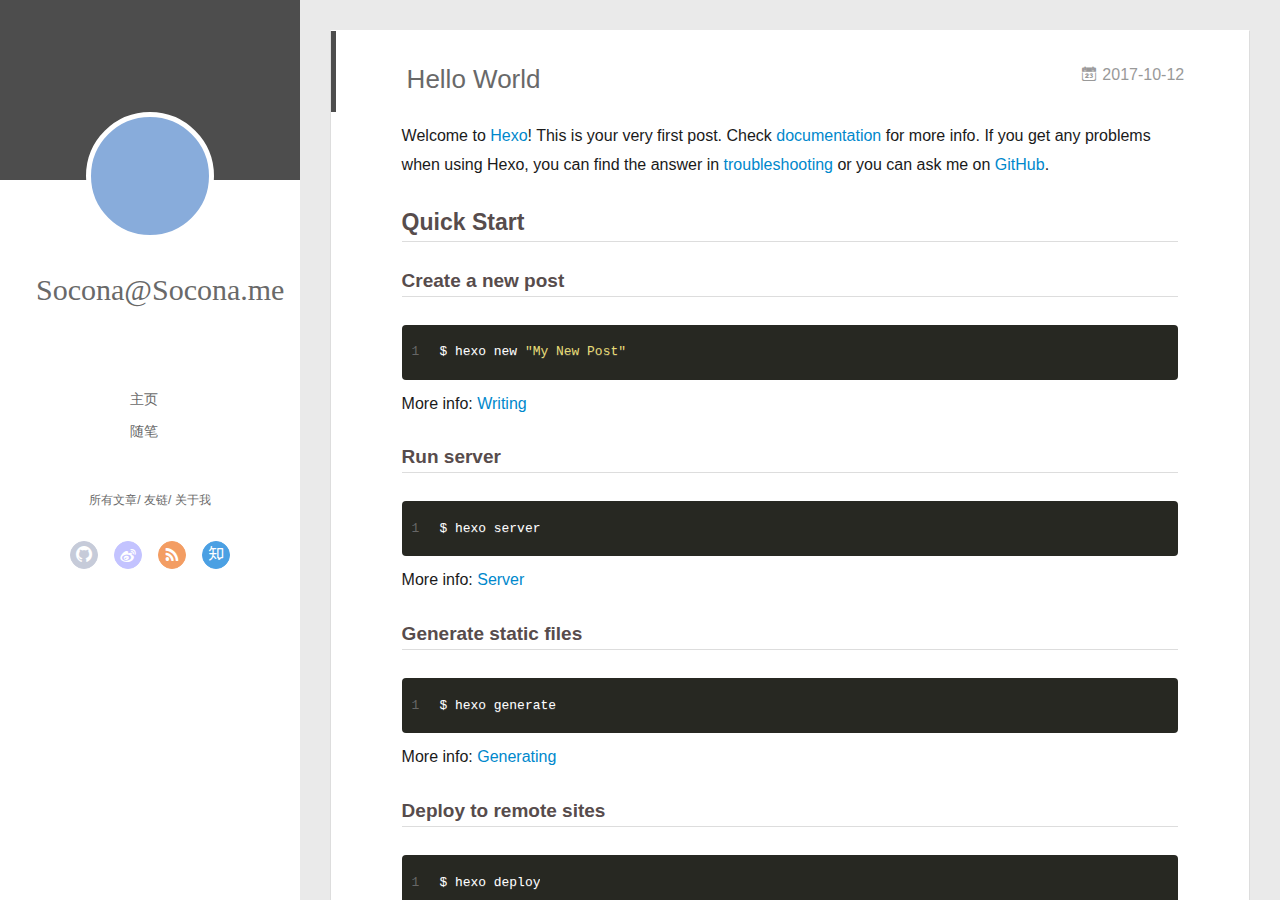
==== index.html @ 5a996a99 "Site updated: 2017-10-12 07:05:13" ====
<!DOCTYPE html>
<html>
<head>
  <meta charset="utf-8">
  
  <meta name="renderer" content="webkit">
  <meta http-equiv="X-UA-Compatible" content="IE=edge" >
  <link rel="dns-prefetch" href="http://socona.me">
  <title>Socona Blog</title>
  <meta name="viewport" content="width=device-width, initial-scale=1, maximum-scale=1">
  <meta property="og:type" content="website">
<meta property="og:title" content="Socona Blog">
<meta property="og:url" content="http://socona.me/index.html">
<meta property="og:site_name" content="Socona Blog">
<meta name="twitter:card" content="summary">
<meta name="twitter:title" content="Socona Blog">
  
    <link rel="alternative" href="/atom.xml" title="Socona Blog" type="application/atom+xml">
  
  
    <link rel="icon" href="/favicon.png">
  
  <link rel="stylesheet" type="text/css" href="/./main.507b3a.css">
  <style type="text/css">
  
    #container.show {
      background: linear-gradient(200deg,#a0cfe4,#e8c37e);
    }
  </style>
  

  

</head>

<body>
  <div id="container" q-class="show:isCtnShow">
    <canvas id="anm-canvas" class="anm-canvas"></canvas>
    <div class="left-col" q-class="show:isShow">
      
<div class="overlay" style="background: #4d4d4d"></div>
<div class="intrude-less">
	<header id="header" class="inner">
		<a href="" class="profilepic">
			<img src="" class="js-avatar">
		</a>
		<hgroup>
		  <h1 class="header-author"><a href="">Socona@Socona.me</a></h1>
		</hgroup>
		

		<nav class="header-menu">
			<ul>
			
				<li><a href="/">主页</a></li>
	        
				<li><a href="/tags/随笔/">随笔</a></li>
	        
			</ul>
		</nav>
		<nav class="header-smart-menu">
    		
    			
    			<a q-on="click: openSlider(e, 'innerArchive')" href="javascript:void(0)">所有文章</a>
    			
            
    			
    			<a q-on="click: openSlider(e, 'friends')" href="javascript:void(0)">友链</a>
    			
            
    			
    			<a q-on="click: openSlider(e, 'aboutme')" href="javascript:void(0)">关于我</a>
    			
            
		</nav>
		<nav class="header-nav">
			<div class="social">
				
					<a class="github" target="_blank" href="#" title="github"><i class="icon-github"></i></a>
		        
					<a class="weibo" target="_blank" href="#" title="weibo"><i class="icon-weibo"></i></a>
		        
					<a class="rss" target="_blank" href="#" title="rss"><i class="icon-rss"></i></a>
		        
					<a class="zhihu" target="_blank" href="#" title="zhihu"><i class="icon-zhihu"></i></a>
		        
			</div>
		</nav>
	</header>		
</div>

    </div>
    <div class="mid-col" q-class="show:isShow,hide:isShow|isFalse">
      
<nav id="mobile-nav">
  	<div class="overlay js-overlay" style="background: #4d4d4d"></div>
	<div class="btnctn js-mobile-btnctn">
  		<div class="slider-trigger list" q-on="click: openSlider(e)"><i class="icon icon-sort"></i></div>
	</div>
	<div class="intrude-less">
		<header id="header" class="inner">
			<div class="profilepic">
				<img src="" class="js-avatar">
			</div>
			<hgroup>
			  <h1 class="header-author js-header-author">Socona@Socona.me</h1>
			</hgroup>
			
			
			
				
			
				
			
			
			
			<nav class="header-nav">
				<div class="social">
					
						<a class="github" target="_blank" href="#" title="github"><i class="icon-github"></i></a>
			        
						<a class="weibo" target="_blank" href="#" title="weibo"><i class="icon-weibo"></i></a>
			        
						<a class="rss" target="_blank" href="#" title="rss"><i class="icon-rss"></i></a>
			        
						<a class="zhihu" target="_blank" href="#" title="zhihu"><i class="icon-zhihu"></i></a>
			        
				</div>
			</nav>

			<nav class="header-menu js-header-menu">
				<ul style="width: 50%">
				
				
					<li style="width: 50%"><a href="/">主页</a></li>
		        
					<li style="width: 50%"><a href="/tags/随笔/">随笔</a></li>
		        
				</ul>
			</nav>
		</header>				
	</div>
	<div class="mobile-mask" style="display:none" q-show="isShow"></div>
</nav>

      <div id="wrapper" class="body-wrap">
        <div class="menu-l">
          <div class="canvas-wrap">
            <canvas data-colors="#eaeaea" data-sectionHeight="100" data-contentId="js-content" id="myCanvas1" class="anm-canvas"></canvas>
          </div>
          <div id="js-content" class="content-ll">
            
  
    <article id="post-hello-world" class="article article-type-post  article-index" itemscope itemprop="blogPost">
  <div class="article-inner">
    
      <header class="article-header">
        
  
    <h1 itemprop="name">
      <a class="article-title" href="/2017/10/12/hello-world/">Hello World</a>
    </h1>
  

        
        <a href="/2017/10/12/hello-world/" class="archive-article-date">
  	<time datetime="2017-10-12T06:08:10.148Z" itemprop="datePublished"><i class="icon-calendar icon"></i>2017-10-12</time>
</a>
        
      </header>
    
    <div class="article-entry" itemprop="articleBody">
      
        <p>Welcome to <a href="https://hexo.io/" target="_blank" rel="external">Hexo</a>! This is your very first post. Check <a href="https://hexo.io/docs/" target="_blank" rel="external">documentation</a> for more info. If you get any problems when using Hexo, you can find the answer in <a href="https://hexo.io/docs/troubleshooting.html" target="_blank" rel="external">troubleshooting</a> or you can ask me on <a href="https://github.com/hexojs/hexo/issues" target="_blank" rel="external">GitHub</a>.</p>
<h2 id="Quick-Start"><a href="#Quick-Start" class="headerlink" title="Quick Start"></a>Quick Start</h2><h3 id="Create-a-new-post"><a href="#Create-a-new-post" class="headerlink" title="Create a new post"></a>Create a new post</h3><figure class="highlight bash"><table><tr><td class="gutter"><pre><div class="line">1</div></pre></td><td class="code"><pre><div class="line">$ hexo new <span class="string">"My New Post"</span></div></pre></td></tr></table></figure>
<p>More info: <a href="https://hexo.io/docs/writing.html" target="_blank" rel="external">Writing</a></p>
<h3 id="Run-server"><a href="#Run-server" class="headerlink" title="Run server"></a>Run server</h3><figure class="highlight bash"><table><tr><td class="gutter"><pre><div class="line">1</div></pre></td><td class="code"><pre><div class="line">$ hexo server</div></pre></td></tr></table></figure>
<p>More info: <a href="https://hexo.io/docs/server.html" target="_blank" rel="external">Server</a></p>
<h3 id="Generate-static-files"><a href="#Generate-static-files" class="headerlink" title="Generate static files"></a>Generate static files</h3><figure class="highlight bash"><table><tr><td class="gutter"><pre><div class="line">1</div></pre></td><td class="code"><pre><div class="line">$ hexo generate</div></pre></td></tr></table></figure>
<p>More info: <a href="https://hexo.io/docs/generating.html" target="_blank" rel="external">Generating</a></p>
<h3 id="Deploy-to-remote-sites"><a href="#Deploy-to-remote-sites" class="headerlink" title="Deploy to remote sites"></a>Deploy to remote sites</h3><figure class="highlight bash"><table><tr><td class="gutter"><pre><div class="line">1</div></pre></td><td class="code"><pre><div class="line">$ hexo deploy</div></pre></td></tr></table></figure>
<p>More info: <a href="https://hexo.io/docs/deployment.html" target="_blank" rel="external">Deployment</a></p>

      

      
    </div>
    <div class="article-info article-info-index">
      
      
      

      
        <p class="article-more-link">
          <a class="article-more-a" href="/2017/10/12/hello-world/">展开全文 >></a>
        </p>
      

      
      <div class="clearfix"></div>
    </div>
  </div>
</article>

<aside class="wrap-side-operation">
    <div class="mod-side-operation">
        
        <div class="jump-container" id="js-jump-container" style="display:none;">
            <a href="javascript:void(0)" class="mod-side-operation__jump-to-top">
                <i class="icon-font icon-back"></i>
            </a>
            <div id="js-jump-plan-container" class="jump-plan-container" style="top: -11px;">
                <i class="icon-font icon-plane jump-plane"></i>
            </div>
        </div>
        
        
    </div>
</aside>




  
  


          </div>
        </div>
      </div>
      <footer id="footer">
  <div class="outer">
    <div id="footer-info">
    	<div class="footer-left">
    		&copy; 2017 Socona@Socona.me
    	</div>
      	<div class="footer-right">
      		<a href="http://hexo.io/" target="_blank">Hexo</a>  Theme <a href="https://github.com/litten/hexo-theme-yilia" target="_blank">Yilia</a> by Litten
      	</div>
    </div>
  </div>
</footer>
    </div>
    <script>
	var yiliaConfig = {
		mathjax: false,
		isHome: true,
		isPost: false,
		isArchive: false,
		isTag: false,
		isCategory: false,
		open_in_new: false,
		toc_hide_index: true,
		root: "/",
		innerArchive: true,
		showTags: false
	}
</script>

<script>!function(t){function n(e){if(r[e])return r[e].exports;var i=r[e]={exports:{},id:e,loaded:!1};return t[e].call(i.exports,i,i.exports,n),i.loaded=!0,i.exports}var r={};n.m=t,n.c=r,n.p="./",n(0)}([function(t,n,r){r(195),t.exports=r(191)},function(t,n,r){var e=r(3),i=r(52),o=r(27),u=r(28),c=r(53),f="prototype",a=function(t,n,r){var s,l,h,v,p=t&a.F,d=t&a.G,y=t&a.S,g=t&a.P,b=t&a.B,m=d?e:y?e[n]||(e[n]={}):(e[n]||{})[f],x=d?i:i[n]||(i[n]={}),w=x[f]||(x[f]={});d&&(r=n);for(s in r)l=!p&&m&&void 0!==m[s],h=(l?m:r)[s],v=b&&l?c(h,e):g&&"function"==typeof h?c(Function.call,h):h,m&&u(m,s,h,t&a.U),x[s]!=h&&o(x,s,v),g&&w[s]!=h&&(w[s]=h)};e.core=i,a.F=1,a.G=2,a.S=4,a.P=8,a.B=16,a.W=32,a.U=64,a.R=128,t.exports=a},function(t,n,r){var e=r(6);t.exports=function(t){if(!e(t))throw TypeError(t+" is not an object!");return t}},function(t,n){var r=t.exports="undefined"!=typeof window&&window.Math==Math?window:"undefined"!=typeof self&&self.Math==Math?self:Function("return this")();"number"==typeof __g&&(__g=r)},function(t,n){t.exports=function(t){try{return!!t()}catch(t){return!0}}},function(t,n){var r=t.exports="undefined"!=typeof window&&window.Math==Math?window:"undefined"!=typeof self&&self.Math==Math?self:Function("return this")();"number"==typeof __g&&(__g=r)},function(t,n){t.exports=function(t){return"object"==typeof t?null!==t:"function"==typeof t}},function(t,n,r){var e=r(126)("wks"),i=r(76),o=r(3).Symbol,u="function"==typeof o;(t.exports=function(t){return e[t]||(e[t]=u&&o[t]||(u?o:i)("Symbol."+t))}).store=e},function(t,n){var r={}.hasOwnProperty;t.exports=function(t,n){return r.call(t,n)}},function(t,n,r){var e=r(94),i=r(33);t.exports=function(t){return e(i(t))}},function(t,n,r){t.exports=!r(4)(function(){return 7!=Object.defineProperty({},"a",{get:function(){return 7}}).a})},function(t,n,r){var e=r(2),i=r(167),o=r(50),u=Object.defineProperty;n.f=r(10)?Object.defineProperty:function(t,n,r){if(e(t),n=o(n,!0),e(r),i)try{return u(t,n,r)}catch(t){}if("get"in r||"set"in r)throw TypeError("Accessors not supported!");return"value"in r&&(t[n]=r.value),t}},function(t,n,r){t.exports=!r(18)(function(){return 7!=Object.defineProperty({},"a",{get:function(){return 7}}).a})},function(t,n,r){var e=r(14),i=r(22);t.exports=r(12)?function(t,n,r){return e.f(t,n,i(1,r))}:function(t,n,r){return t[n]=r,t}},function(t,n,r){var e=r(20),i=r(58),o=r(42),u=Object.defineProperty;n.f=r(12)?Object.defineProperty:function(t,n,r){if(e(t),n=o(n,!0),e(r),i)try{return u(t,n,r)}catch(t){}if("get"in r||"set"in r)throw TypeError("Accessors not supported!");return"value"in r&&(t[n]=r.value),t}},function(t,n,r){var e=r(40)("wks"),i=r(23),o=r(5).Symbol,u="function"==typeof o;(t.exports=function(t){return e[t]||(e[t]=u&&o[t]||(u?o:i)("Symbol."+t))}).store=e},function(t,n,r){var e=r(67),i=Math.min;t.exports=function(t){return t>0?i(e(t),9007199254740991):0}},function(t,n,r){var e=r(46);t.exports=function(t){return Object(e(t))}},function(t,n){t.exports=function(t){try{return!!t()}catch(t){return!0}}},function(t,n,r){var e=r(63),i=r(34);t.exports=Object.keys||function(t){return e(t,i)}},function(t,n,r){var e=r(21);t.exports=function(t){if(!e(t))throw TypeError(t+" is not an object!");return t}},function(t,n){t.exports=function(t){return"object"==typeof t?null!==t:"function"==typeof t}},function(t,n){t.exports=function(t,n){return{enumerable:!(1&t),configurable:!(2&t),writable:!(4&t),value:n}}},function(t,n){var r=0,e=Math.random();t.exports=function(t){return"Symbol(".concat(void 0===t?"":t,")_",(++r+e).toString(36))}},function(t,n){var r={}.hasOwnProperty;t.exports=function(t,n){return r.call(t,n)}},function(t,n){var r=t.exports={version:"2.4.0"};"number"==typeof __e&&(__e=r)},function(t,n){t.exports=function(t){if("function"!=typeof t)throw TypeError(t+" is not a function!");return t}},function(t,n,r){var e=r(11),i=r(66);t.exports=r(10)?function(t,n,r){return e.f(t,n,i(1,r))}:function(t,n,r){return t[n]=r,t}},function(t,n,r){var e=r(3),i=r(27),o=r(24),u=r(76)("src"),c="toString",f=Function[c],a=(""+f).split(c);r(52).inspectSource=function(t){return f.call(t)},(t.exports=function(t,n,r,c){var f="function"==typeof r;f&&(o(r,"name")||i(r,"name",n)),t[n]!==r&&(f&&(o(r,u)||i(r,u,t[n]?""+t[n]:a.join(String(n)))),t===e?t[n]=r:c?t[n]?t[n]=r:i(t,n,r):(delete t[n],i(t,n,r)))})(Function.prototype,c,function(){return"function"==typeof this&&this[u]||f.call(this)})},function(t,n,r){var e=r(1),i=r(4),o=r(46),u=function(t,n,r,e){var i=String(o(t)),u="<"+n;return""!==r&&(u+=" "+r+'="'+String(e).replace(/"/g,"&quot;")+'"'),u+">"+i+"</"+n+">"};t.exports=function(t,n){var r={};r[t]=n(u),e(e.P+e.F*i(function(){var n=""[t]('"');return n!==n.toLowerCase()||n.split('"').length>3}),"String",r)}},function(t,n,r){var e=r(115),i=r(46);t.exports=function(t){return e(i(t))}},function(t,n,r){var e=r(116),i=r(66),o=r(30),u=r(50),c=r(24),f=r(167),a=Object.getOwnPropertyDescriptor;n.f=r(10)?a:function(t,n){if(t=o(t),n=u(n,!0),f)try{return a(t,n)}catch(t){}if(c(t,n))return i(!e.f.call(t,n),t[n])}},function(t,n,r){var e=r(24),i=r(17),o=r(145)("IE_PROTO"),u=Object.prototype;t.exports=Object.getPrototypeOf||function(t){return t=i(t),e(t,o)?t[o]:"function"==typeof t.constructor&&t instanceof t.constructor?t.constructor.prototype:t instanceof Object?u:null}},function(t,n){t.exports=function(t){if(void 0==t)throw TypeError("Can't call method on  "+t);return t}},function(t,n){t.exports="constructor,hasOwnProperty,isPrototypeOf,propertyIsEnumerable,toLocaleString,toString,valueOf".split(",")},function(t,n){t.exports={}},function(t,n){t.exports=!0},function(t,n){n.f={}.propertyIsEnumerable},function(t,n,r){var e=r(14).f,i=r(8),o=r(15)("toStringTag");t.exports=function(t,n,r){t&&!i(t=r?t:t.prototype,o)&&e(t,o,{configurable:!0,value:n})}},function(t,n,r){var e=r(40)("keys"),i=r(23);t.exports=function(t){return e[t]||(e[t]=i(t))}},function(t,n,r){var e=r(5),i="__core-js_shared__",o=e[i]||(e[i]={});t.exports=function(t){return o[t]||(o[t]={})}},function(t,n){var r=Math.ceil,e=Math.floor;t.exports=function(t){return isNaN(t=+t)?0:(t>0?e:r)(t)}},function(t,n,r){var e=r(21);t.exports=function(t,n){if(!e(t))return t;var r,i;if(n&&"function"==typeof(r=t.toString)&&!e(i=r.call(t)))return i;if("function"==typeof(r=t.valueOf)&&!e(i=r.call(t)))return i;if(!n&&"function"==typeof(r=t.toString)&&!e(i=r.call(t)))return i;throw TypeError("Can't convert object to primitive value")}},function(t,n,r){var e=r(5),i=r(25),o=r(36),u=r(44),c=r(14).f;t.exports=function(t){var n=i.Symbol||(i.Symbol=o?{}:e.Symbol||{});"_"==t.charAt(0)||t in n||c(n,t,{value:u.f(t)})}},function(t,n,r){n.f=r(15)},function(t,n){var r={}.toString;t.exports=function(t){return r.call(t).slice(8,-1)}},function(t,n){t.exports=function(t){if(void 0==t)throw TypeError("Can't call method on  "+t);return t}},function(t,n,r){var e=r(4);t.exports=function(t,n){return!!t&&e(function(){n?t.call(null,function(){},1):t.call(null)})}},function(t,n,r){var e=r(53),i=r(115),o=r(17),u=r(16),c=r(203);t.exports=function(t,n){var r=1==t,f=2==t,a=3==t,s=4==t,l=6==t,h=5==t||l,v=n||c;return function(n,c,p){for(var d,y,g=o(n),b=i(g),m=e(c,p,3),x=u(b.length),w=0,S=r?v(n,x):f?v(n,0):void 0;x>w;w++)if((h||w in b)&&(d=b[w],y=m(d,w,g),t))if(r)S[w]=y;else if(y)switch(t){case 3:return!0;case 5:return d;case 6:return w;case 2:S.push(d)}else if(s)return!1;return l?-1:a||s?s:S}}},function(t,n,r){var e=r(1),i=r(52),o=r(4);t.exports=function(t,n){var r=(i.Object||{})[t]||Object[t],u={};u[t]=n(r),e(e.S+e.F*o(function(){r(1)}),"Object",u)}},function(t,n,r){var e=r(6);t.exports=function(t,n){if(!e(t))return t;var r,i;if(n&&"function"==typeof(r=t.toString)&&!e(i=r.call(t)))return i;if("function"==typeof(r=t.valueOf)&&!e(i=r.call(t)))return i;if(!n&&"function"==typeof(r=t.toString)&&!e(i=r.call(t)))return i;throw TypeError("Can't convert object to primitive value")}},function(t,n,r){var e=r(5),i=r(25),o=r(91),u=r(13),c="prototype",f=function(t,n,r){var a,s,l,h=t&f.F,v=t&f.G,p=t&f.S,d=t&f.P,y=t&f.B,g=t&f.W,b=v?i:i[n]||(i[n]={}),m=b[c],x=v?e:p?e[n]:(e[n]||{})[c];v&&(r=n);for(a in r)(s=!h&&x&&void 0!==x[a])&&a in b||(l=s?x[a]:r[a],b[a]=v&&"function"!=typeof x[a]?r[a]:y&&s?o(l,e):g&&x[a]==l?function(t){var n=function(n,r,e){if(this instanceof t){switch(arguments.length){case 0:return new t;case 1:return new t(n);case 2:return new t(n,r)}return new t(n,r,e)}return t.apply(this,arguments)};return n[c]=t[c],n}(l):d&&"function"==typeof l?o(Function.call,l):l,d&&((b.virtual||(b.virtual={}))[a]=l,t&f.R&&m&&!m[a]&&u(m,a,l)))};f.F=1,f.G=2,f.S=4,f.P=8,f.B=16,f.W=32,f.U=64,f.R=128,t.exports=f},function(t,n){var r=t.exports={version:"2.4.0"};"number"==typeof __e&&(__e=r)},function(t,n,r){var e=r(26);t.exports=function(t,n,r){if(e(t),void 0===n)return t;switch(r){case 1:return function(r){return t.call(n,r)};case 2:return function(r,e){return t.call(n,r,e)};case 3:return function(r,e,i){return t.call(n,r,e,i)}}return function(){return t.apply(n,arguments)}}},function(t,n,r){var e=r(183),i=r(1),o=r(126)("metadata"),u=o.store||(o.store=new(r(186))),c=function(t,n,r){var i=u.get(t);if(!i){if(!r)return;u.set(t,i=new e)}var o=i.get(n);if(!o){if(!r)return;i.set(n,o=new e)}return o},f=function(t,n,r){var e=c(n,r,!1);return void 0!==e&&e.has(t)},a=function(t,n,r){var e=c(n,r,!1);return void 0===e?void 0:e.get(t)},s=function(t,n,r,e){c(r,e,!0).set(t,n)},l=function(t,n){var r=c(t,n,!1),e=[];return r&&r.forEach(function(t,n){e.push(n)}),e},h=function(t){return void 0===t||"symbol"==typeof t?t:String(t)},v=function(t){i(i.S,"Reflect",t)};t.exports={store:u,map:c,has:f,get:a,set:s,keys:l,key:h,exp:v}},function(t,n,r){"use strict";if(r(10)){var e=r(69),i=r(3),o=r(4),u=r(1),c=r(127),f=r(152),a=r(53),s=r(68),l=r(66),h=r(27),v=r(73),p=r(67),d=r(16),y=r(75),g=r(50),b=r(24),m=r(180),x=r(114),w=r(6),S=r(17),_=r(137),O=r(70),E=r(32),P=r(71).f,j=r(154),F=r(76),M=r(7),A=r(48),N=r(117),T=r(146),I=r(155),k=r(80),L=r(123),R=r(74),C=r(130),W=r(160),D=r(11),U=r(31),G=D.f,B=U.f,V=i.RangeError,z=i.TypeError,q=i.Uint8Array,K="ArrayBuffer",Y="Shared"+K,J="BYTES_PER_ELEMENT",H="prototype",$=Array[H],X=f.ArrayBuffer,Q=f.DataView,Z=A(0),tt=A(2),nt=A(3),rt=A(4),et=A(5),it=A(6),ot=N(!0),ut=N(!1),ct=I.values,ft=I.keys,at=I.entries,st=$.lastIndexOf,lt=$.reduce,ht=$.reduceRight,vt=$.join,pt=$.sort,dt=$.slice,yt=$.toString,gt=$.toLocaleString,bt=M("iterator"),mt=M("toStringTag"),xt=F("typed_constructor"),wt=F("def_constructor"),St=c.CONSTR,_t=c.TYPED,Ot=c.VIEW,Et="Wrong length!",Pt=A(1,function(t,n){return Tt(T(t,t[wt]),n)}),jt=o(function(){return 1===new q(new Uint16Array([1]).buffer)[0]}),Ft=!!q&&!!q[H].set&&o(function(){new q(1).set({})}),Mt=function(t,n){if(void 0===t)throw z(Et);var r=+t,e=d(t);if(n&&!m(r,e))throw V(Et);return e},At=function(t,n){var r=p(t);if(r<0||r%n)throw V("Wrong offset!");return r},Nt=function(t){if(w(t)&&_t in t)return t;throw z(t+" is not a typed array!")},Tt=function(t,n){if(!(w(t)&&xt in t))throw z("It is not a typed array constructor!");return new t(n)},It=function(t,n){return kt(T(t,t[wt]),n)},kt=function(t,n){for(var r=0,e=n.length,i=Tt(t,e);e>r;)i[r]=n[r++];return i},Lt=function(t,n,r){G(t,n,{get:function(){return this._d[r]}})},Rt=function(t){var n,r,e,i,o,u,c=S(t),f=arguments.length,s=f>1?arguments[1]:void 0,l=void 0!==s,h=j(c);if(void 0!=h&&!_(h)){for(u=h.call(c),e=[],n=0;!(o=u.next()).done;n++)e.push(o.value);c=e}for(l&&f>2&&(s=a(s,arguments[2],2)),n=0,r=d(c.length),i=Tt(this,r);r>n;n++)i[n]=l?s(c[n],n):c[n];return i},Ct=function(){for(var t=0,n=arguments.length,r=Tt(this,n);n>t;)r[t]=arguments[t++];return r},Wt=!!q&&o(function(){gt.call(new q(1))}),Dt=function(){return gt.apply(Wt?dt.call(Nt(this)):Nt(this),arguments)},Ut={copyWithin:function(t,n){return W.call(Nt(this),t,n,arguments.length>2?arguments[2]:void 0)},every:function(t){return rt(Nt(this),t,arguments.length>1?arguments[1]:void 0)},fill:function(t){return C.apply(Nt(this),arguments)},filter:function(t){return It(this,tt(Nt(this),t,arguments.length>1?arguments[1]:void 0))},find:function(t){return et(Nt(this),t,arguments.length>1?arguments[1]:void 0)},findIndex:function(t){return it(Nt(this),t,arguments.length>1?arguments[1]:void 0)},forEach:function(t){Z(Nt(this),t,arguments.length>1?arguments[1]:void 0)},indexOf:function(t){return ut(Nt(this),t,arguments.length>1?arguments[1]:void 0)},includes:function(t){return ot(Nt(this),t,arguments.length>1?arguments[1]:void 0)},join:function(t){return vt.apply(Nt(this),arguments)},lastIndexOf:function(t){return st.apply(Nt(this),arguments)},map:function(t){return Pt(Nt(this),t,arguments.length>1?arguments[1]:void 0)},reduce:function(t){return lt.apply(Nt(this),arguments)},reduceRight:function(t){return ht.apply(Nt(this),arguments)},reverse:function(){for(var t,n=this,r=Nt(n).length,e=Math.floor(r/2),i=0;i<e;)t=n[i],n[i++]=n[--r],n[r]=t;return n},some:function(t){return nt(Nt(this),t,arguments.length>1?arguments[1]:void 0)},sort:function(t){return pt.call(Nt(this),t)},subarray:function(t,n){var r=Nt(this),e=r.length,i=y(t,e);return new(T(r,r[wt]))(r.buffer,r.byteOffset+i*r.BYTES_PER_ELEMENT,d((void 0===n?e:y(n,e))-i))}},Gt=function(t,n){return It(this,dt.call(Nt(this),t,n))},Bt=function(t){Nt(this);var n=At(arguments[1],1),r=this.length,e=S(t),i=d(e.length),o=0;if(i+n>r)throw V(Et);for(;o<i;)this[n+o]=e[o++]},Vt={entries:function(){return at.call(Nt(this))},keys:function(){return ft.call(Nt(this))},values:function(){return ct.call(Nt(this))}},zt=function(t,n){return w(t)&&t[_t]&&"symbol"!=typeof n&&n in t&&String(+n)==String(n)},qt=function(t,n){return zt(t,n=g(n,!0))?l(2,t[n]):B(t,n)},Kt=function(t,n,r){return!(zt(t,n=g(n,!0))&&w(r)&&b(r,"value"))||b(r,"get")||b(r,"set")||r.configurable||b(r,"writable")&&!r.writable||b(r,"enumerable")&&!r.enumerable?G(t,n,r):(t[n]=r.value,t)};St||(U.f=qt,D.f=Kt),u(u.S+u.F*!St,"Object",{getOwnPropertyDescriptor:qt,defineProperty:Kt}),o(function(){yt.call({})})&&(yt=gt=function(){return vt.call(this)});var Yt=v({},Ut);v(Yt,Vt),h(Yt,bt,Vt.values),v(Yt,{slice:Gt,set:Bt,constructor:function(){},toString:yt,toLocaleString:Dt}),Lt(Yt,"buffer","b"),Lt(Yt,"byteOffset","o"),Lt(Yt,"byteLength","l"),Lt(Yt,"length","e"),G(Yt,mt,{get:function(){return this[_t]}}),t.exports=function(t,n,r,f){f=!!f;var a=t+(f?"Clamped":"")+"Array",l="Uint8Array"!=a,v="get"+t,p="set"+t,y=i[a],g=y||{},b=y&&E(y),m=!y||!c.ABV,S={},_=y&&y[H],j=function(t,r){var e=t._d;return e.v[v](r*n+e.o,jt)},F=function(t,r,e){var i=t._d;f&&(e=(e=Math.round(e))<0?0:e>255?255:255&e),i.v[p](r*n+i.o,e,jt)},M=function(t,n){G(t,n,{get:function(){return j(this,n)},set:function(t){return F(this,n,t)},enumerable:!0})};m?(y=r(function(t,r,e,i){s(t,y,a,"_d");var o,u,c,f,l=0,v=0;if(w(r)){if(!(r instanceof X||(f=x(r))==K||f==Y))return _t in r?kt(y,r):Rt.call(y,r);o=r,v=At(e,n);var p=r.byteLength;if(void 0===i){if(p%n)throw V(Et);if((u=p-v)<0)throw V(Et)}else if((u=d(i)*n)+v>p)throw V(Et);c=u/n}else c=Mt(r,!0),u=c*n,o=new X(u);for(h(t,"_d",{b:o,o:v,l:u,e:c,v:new Q(o)});l<c;)M(t,l++)}),_=y[H]=O(Yt),h(_,"constructor",y)):L(function(t){new y(null),new y(t)},!0)||(y=r(function(t,r,e,i){s(t,y,a);var o;return w(r)?r instanceof X||(o=x(r))==K||o==Y?void 0!==i?new g(r,At(e,n),i):void 0!==e?new g(r,At(e,n)):new g(r):_t in r?kt(y,r):Rt.call(y,r):new g(Mt(r,l))}),Z(b!==Function.prototype?P(g).concat(P(b)):P(g),function(t){t in y||h(y,t,g[t])}),y[H]=_,e||(_.constructor=y));var A=_[bt],N=!!A&&("values"==A.name||void 0==A.name),T=Vt.values;h(y,xt,!0),h(_,_t,a),h(_,Ot,!0),h(_,wt,y),(f?new y(1)[mt]==a:mt in _)||G(_,mt,{get:function(){return a}}),S[a]=y,u(u.G+u.W+u.F*(y!=g),S),u(u.S,a,{BYTES_PER_ELEMENT:n,from:Rt,of:Ct}),J in _||h(_,J,n),u(u.P,a,Ut),R(a),u(u.P+u.F*Ft,a,{set:Bt}),u(u.P+u.F*!N,a,Vt),u(u.P+u.F*(_.toString!=yt),a,{toString:yt}),u(u.P+u.F*o(function(){new y(1).slice()}),a,{slice:Gt}),u(u.P+u.F*(o(function(){return[1,2].toLocaleString()!=new y([1,2]).toLocaleString()})||!o(function(){_.toLocaleString.call([1,2])})),a,{toLocaleString:Dt}),k[a]=N?A:T,e||N||h(_,bt,T)}}else t.exports=function(){}},function(t,n){var r={}.toString;t.exports=function(t){return r.call(t).slice(8,-1)}},function(t,n,r){var e=r(21),i=r(5).document,o=e(i)&&e(i.createElement);t.exports=function(t){return o?i.createElement(t):{}}},function(t,n,r){t.exports=!r(12)&&!r(18)(function(){return 7!=Object.defineProperty(r(57)("div"),"a",{get:function(){return 7}}).a})},function(t,n,r){"use strict";var e=r(36),i=r(51),o=r(64),u=r(13),c=r(8),f=r(35),a=r(96),s=r(38),l=r(103),h=r(15)("iterator"),v=!([].keys&&"next"in[].keys()),p="keys",d="values",y=function(){return this};t.exports=function(t,n,r,g,b,m,x){a(r,n,g);var w,S,_,O=function(t){if(!v&&t in F)return F[t];switch(t){case p:case d:return function(){return new r(this,t)}}return function(){return new r(this,t)}},E=n+" Iterator",P=b==d,j=!1,F=t.prototype,M=F[h]||F["@@iterator"]||b&&F[b],A=M||O(b),N=b?P?O("entries"):A:void 0,T="Array"==n?F.entries||M:M;if(T&&(_=l(T.call(new t)))!==Object.prototype&&(s(_,E,!0),e||c(_,h)||u(_,h,y)),P&&M&&M.name!==d&&(j=!0,A=function(){return M.call(this)}),e&&!x||!v&&!j&&F[h]||u(F,h,A),f[n]=A,f[E]=y,b)if(w={values:P?A:O(d),keys:m?A:O(p),entries:N},x)for(S in w)S in F||o(F,S,w[S]);else i(i.P+i.F*(v||j),n,w);return w}},function(t,n,r){var e=r(20),i=r(100),o=r(34),u=r(39)("IE_PROTO"),c=function(){},f="prototype",a=function(){var t,n=r(57)("iframe"),e=o.length;for(n.style.display="none",r(93).appendChild(n),n.src="javascript:",t=n.contentWindow.document,t.open(),t.write("<script>document.F=Object<\/script>"),t.close(),a=t.F;e--;)delete a[f][o[e]];return a()};t.exports=Object.create||function(t,n){var r;return null!==t?(c[f]=e(t),r=new c,c[f]=null,r[u]=t):r=a(),void 0===n?r:i(r,n)}},function(t,n,r){var e=r(63),i=r(34).concat("length","prototype");n.f=Object.getOwnPropertyNames||function(t){return e(t,i)}},function(t,n){n.f=Object.getOwnPropertySymbols},function(t,n,r){var e=r(8),i=r(9),o=r(90)(!1),u=r(39)("IE_PROTO");t.exports=function(t,n){var r,c=i(t),f=0,a=[];for(r in c)r!=u&&e(c,r)&&a.push(r);for(;n.length>f;)e(c,r=n[f++])&&(~o(a,r)||a.push(r));return a}},function(t,n,r){t.exports=r(13)},function(t,n,r){var e=r(76)("meta"),i=r(6),o=r(24),u=r(11).f,c=0,f=Object.isExtensible||function(){return!0},a=!r(4)(function(){return f(Object.preventExtensions({}))}),s=function(t){u(t,e,{value:{i:"O"+ ++c,w:{}}})},l=function(t,n){if(!i(t))return"symbol"==typeof t?t:("string"==typeof t?"S":"P")+t;if(!o(t,e)){if(!f(t))return"F";if(!n)return"E";s(t)}return t[e].i},h=function(t,n){if(!o(t,e)){if(!f(t))return!0;if(!n)return!1;s(t)}return t[e].w},v=function(t){return a&&p.NEED&&f(t)&&!o(t,e)&&s(t),t},p=t.exports={KEY:e,NEED:!1,fastKey:l,getWeak:h,onFreeze:v}},function(t,n){t.exports=function(t,n){return{enumerable:!(1&t),configurable:!(2&t),writable:!(4&t),value:n}}},function(t,n){var r=Math.ceil,e=Math.floor;t.exports=function(t){return isNaN(t=+t)?0:(t>0?e:r)(t)}},function(t,n){t.exports=function(t,n,r,e){if(!(t instanceof n)||void 0!==e&&e in t)throw TypeError(r+": incorrect invocation!");return t}},function(t,n){t.exports=!1},function(t,n,r){var e=r(2),i=r(173),o=r(133),u=r(145)("IE_PROTO"),c=function(){},f="prototype",a=function(){var t,n=r(132)("iframe"),e=o.length;for(n.style.display="none",r(135).appendChild(n),n.src="javascript:",t=n.contentWindow.document,t.open(),t.write("<script>document.F=Object<\/script>"),t.close(),a=t.F;e--;)delete a[f][o[e]];return a()};t.exports=Object.create||function(t,n){var r;return null!==t?(c[f]=e(t),r=new c,c[f]=null,r[u]=t):r=a(),void 0===n?r:i(r,n)}},function(t,n,r){var e=r(175),i=r(133).concat("length","prototype");n.f=Object.getOwnPropertyNames||function(t){return e(t,i)}},function(t,n,r){var e=r(175),i=r(133);t.exports=Object.keys||function(t){return e(t,i)}},function(t,n,r){var e=r(28);t.exports=function(t,n,r){for(var i in n)e(t,i,n[i],r);return t}},function(t,n,r){"use strict";var e=r(3),i=r(11),o=r(10),u=r(7)("species");t.exports=function(t){var n=e[t];o&&n&&!n[u]&&i.f(n,u,{configurable:!0,get:function(){return this}})}},function(t,n,r){var e=r(67),i=Math.max,o=Math.min;t.exports=function(t,n){return t=e(t),t<0?i(t+n,0):o(t,n)}},function(t,n){var r=0,e=Math.random();t.exports=function(t){return"Symbol(".concat(void 0===t?"":t,")_",(++r+e).toString(36))}},function(t,n,r){var e=r(33);t.exports=function(t){return Object(e(t))}},function(t,n,r){var e=r(7)("unscopables"),i=Array.prototype;void 0==i[e]&&r(27)(i,e,{}),t.exports=function(t){i[e][t]=!0}},function(t,n,r){var e=r(53),i=r(169),o=r(137),u=r(2),c=r(16),f=r(154),a={},s={},n=t.exports=function(t,n,r,l,h){var v,p,d,y,g=h?function(){return t}:f(t),b=e(r,l,n?2:1),m=0;if("function"!=typeof g)throw TypeError(t+" is not iterable!");if(o(g)){for(v=c(t.length);v>m;m++)if((y=n?b(u(p=t[m])[0],p[1]):b(t[m]))===a||y===s)return y}else for(d=g.call(t);!(p=d.next()).done;)if((y=i(d,b,p.value,n))===a||y===s)return y};n.BREAK=a,n.RETURN=s},function(t,n){t.exports={}},function(t,n,r){var e=r(11).f,i=r(24),o=r(7)("toStringTag");t.exports=function(t,n,r){t&&!i(t=r?t:t.prototype,o)&&e(t,o,{configurable:!0,value:n})}},function(t,n,r){var e=r(1),i=r(46),o=r(4),u=r(150),c="["+u+"]",f="​",a=RegExp("^"+c+c+"*"),s=RegExp(c+c+"*$"),l=function(t,n,r){var i={},c=o(function(){return!!u[t]()||f[t]()!=f}),a=i[t]=c?n(h):u[t];r&&(i[r]=a),e(e.P+e.F*c,"String",i)},h=l.trim=function(t,n){return t=String(i(t)),1&n&&(t=t.replace(a,"")),2&n&&(t=t.replace(s,"")),t};t.exports=l},function(t,n,r){t.exports={default:r(86),__esModule:!0}},function(t,n,r){t.exports={default:r(87),__esModule:!0}},function(t,n,r){"use strict";function e(t){return t&&t.__esModule?t:{default:t}}n.__esModule=!0;var i=r(84),o=e(i),u=r(83),c=e(u),f="function"==typeof c.default&&"symbol"==typeof o.default?function(t){return typeof t}:function(t){return t&&"function"==typeof c.default&&t.constructor===c.default&&t!==c.default.prototype?"symbol":typeof t};n.default="function"==typeof c.default&&"symbol"===f(o.default)?function(t){return void 0===t?"undefined":f(t)}:function(t){return t&&"function"==typeof c.default&&t.constructor===c.default&&t!==c.default.prototype?"symbol":void 0===t?"undefined":f(t)}},function(t,n,r){r(110),r(108),r(111),r(112),t.exports=r(25).Symbol},function(t,n,r){r(109),r(113),t.exports=r(44).f("iterator")},function(t,n){t.exports=function(t){if("function"!=typeof t)throw TypeError(t+" is not a function!");return t}},function(t,n){t.exports=function(){}},function(t,n,r){var e=r(9),i=r(106),o=r(105);t.exports=function(t){return function(n,r,u){var c,f=e(n),a=i(f.length),s=o(u,a);if(t&&r!=r){for(;a>s;)if((c=f[s++])!=c)return!0}else for(;a>s;s++)if((t||s in f)&&f[s]===r)return t||s||0;return!t&&-1}}},function(t,n,r){var e=r(88);t.exports=function(t,n,r){if(e(t),void 0===n)return t;switch(r){case 1:return function(r){return t.call(n,r)};case 2:return function(r,e){return t.call(n,r,e)};case 3:return function(r,e,i){return t.call(n,r,e,i)}}return function(){return t.apply(n,arguments)}}},function(t,n,r){var e=r(19),i=r(62),o=r(37);t.exports=function(t){var n=e(t),r=i.f;if(r)for(var u,c=r(t),f=o.f,a=0;c.length>a;)f.call(t,u=c[a++])&&n.push(u);return n}},function(t,n,r){t.exports=r(5).document&&document.documentElement},function(t,n,r){var e=r(56);t.exports=Object("z").propertyIsEnumerable(0)?Object:function(t){return"String"==e(t)?t.split(""):Object(t)}},function(t,n,r){var e=r(56);t.exports=Array.isArray||function(t){return"Array"==e(t)}},function(t,n,r){"use strict";var e=r(60),i=r(22),o=r(38),u={};r(13)(u,r(15)("iterator"),function(){return this}),t.exports=function(t,n,r){t.prototype=e(u,{next:i(1,r)}),o(t,n+" Iterator")}},function(t,n){t.exports=function(t,n){return{value:n,done:!!t}}},function(t,n,r){var e=r(19),i=r(9);t.exports=function(t,n){for(var r,o=i(t),u=e(o),c=u.length,f=0;c>f;)if(o[r=u[f++]]===n)return r}},function(t,n,r){var e=r(23)("meta"),i=r(21),o=r(8),u=r(14).f,c=0,f=Object.isExtensible||function(){return!0},a=!r(18)(function(){return f(Object.preventExtensions({}))}),s=function(t){u(t,e,{value:{i:"O"+ ++c,w:{}}})},l=function(t,n){if(!i(t))return"symbol"==typeof t?t:("string"==typeof t?"S":"P")+t;if(!o(t,e)){if(!f(t))return"F";if(!n)return"E";s(t)}return t[e].i},h=function(t,n){if(!o(t,e)){if(!f(t))return!0;if(!n)return!1;s(t)}return t[e].w},v=function(t){return a&&p.NEED&&f(t)&&!o(t,e)&&s(t),t},p=t.exports={KEY:e,NEED:!1,fastKey:l,getWeak:h,onFreeze:v}},function(t,n,r){var e=r(14),i=r(20),o=r(19);t.exports=r(12)?Object.defineProperties:function(t,n){i(t);for(var r,u=o(n),c=u.length,f=0;c>f;)e.f(t,r=u[f++],n[r]);return t}},function(t,n,r){var e=r(37),i=r(22),o=r(9),u=r(42),c=r(8),f=r(58),a=Object.getOwnPropertyDescriptor;n.f=r(12)?a:function(t,n){if(t=o(t),n=u(n,!0),f)try{return a(t,n)}catch(t){}if(c(t,n))return i(!e.f.call(t,n),t[n])}},function(t,n,r){var e=r(9),i=r(61).f,o={}.toString,u="object"==typeof window&&window&&Object.getOwnPropertyNames?Object.getOwnPropertyNames(window):[],c=function(t){try{return i(t)}catch(t){return u.slice()}};t.exports.f=function(t){return u&&"[object Window]"==o.call(t)?c(t):i(e(t))}},function(t,n,r){var e=r(8),i=r(77),o=r(39)("IE_PROTO"),u=Object.prototype;t.exports=Object.getPrototypeOf||function(t){return t=i(t),e(t,o)?t[o]:"function"==typeof t.constructor&&t instanceof t.constructor?t.constructor.prototype:t instanceof Object?u:null}},function(t,n,r){var e=r(41),i=r(33);t.exports=function(t){return function(n,r){var o,u,c=String(i(n)),f=e(r),a=c.length;return f<0||f>=a?t?"":void 0:(o=c.charCodeAt(f),o<55296||o>56319||f+1===a||(u=c.charCodeAt(f+1))<56320||u>57343?t?c.charAt(f):o:t?c.slice(f,f+2):u-56320+(o-55296<<10)+65536)}}},function(t,n,r){var e=r(41),i=Math.max,o=Math.min;t.exports=function(t,n){return t=e(t),t<0?i(t+n,0):o(t,n)}},function(t,n,r){var e=r(41),i=Math.min;t.exports=function(t){return t>0?i(e(t),9007199254740991):0}},function(t,n,r){"use strict";var e=r(89),i=r(97),o=r(35),u=r(9);t.exports=r(59)(Array,"Array",function(t,n){this._t=u(t),this._i=0,this._k=n},function(){var t=this._t,n=this._k,r=this._i++;return!t||r>=t.length?(this._t=void 0,i(1)):"keys"==n?i(0,r):"values"==n?i(0,t[r]):i(0,[r,t[r]])},"values"),o.Arguments=o.Array,e("keys"),e("values"),e("entries")},function(t,n){},function(t,n,r){"use strict";var e=r(104)(!0);r(59)(String,"String",function(t){this._t=String(t),this._i=0},function(){var t,n=this._t,r=this._i;return r>=n.length?{value:void 0,done:!0}:(t=e(n,r),this._i+=t.length,{value:t,done:!1})})},function(t,n,r){"use strict";var e=r(5),i=r(8),o=r(12),u=r(51),c=r(64),f=r(99).KEY,a=r(18),s=r(40),l=r(38),h=r(23),v=r(15),p=r(44),d=r(43),y=r(98),g=r(92),b=r(95),m=r(20),x=r(9),w=r(42),S=r(22),_=r(60),O=r(102),E=r(101),P=r(14),j=r(19),F=E.f,M=P.f,A=O.f,N=e.Symbol,T=e.JSON,I=T&&T.stringify,k="prototype",L=v("_hidden"),R=v("toPrimitive"),C={}.propertyIsEnumerable,W=s("symbol-registry"),D=s("symbols"),U=s("op-symbols"),G=Object[k],B="function"==typeof N,V=e.QObject,z=!V||!V[k]||!V[k].findChild,q=o&&a(function(){return 7!=_(M({},"a",{get:function(){return M(this,"a",{value:7}).a}})).a})?function(t,n,r){var e=F(G,n);e&&delete G[n],M(t,n,r),e&&t!==G&&M(G,n,e)}:M,K=function(t){var n=D[t]=_(N[k]);return n._k=t,n},Y=B&&"symbol"==typeof N.iterator?function(t){return"symbol"==typeof t}:function(t){return t instanceof N},J=function(t,n,r){return t===G&&J(U,n,r),m(t),n=w(n,!0),m(r),i(D,n)?(r.enumerable?(i(t,L)&&t[L][n]&&(t[L][n]=!1),r=_(r,{enumerable:S(0,!1)})):(i(t,L)||M(t,L,S(1,{})),t[L][n]=!0),q(t,n,r)):M(t,n,r)},H=function(t,n){m(t);for(var r,e=g(n=x(n)),i=0,o=e.length;o>i;)J(t,r=e[i++],n[r]);return t},$=function(t,n){return void 0===n?_(t):H(_(t),n)},X=function(t){var n=C.call(this,t=w(t,!0));return!(this===G&&i(D,t)&&!i(U,t))&&(!(n||!i(this,t)||!i(D,t)||i(this,L)&&this[L][t])||n)},Q=function(t,n){if(t=x(t),n=w(n,!0),t!==G||!i(D,n)||i(U,n)){var r=F(t,n);return!r||!i(D,n)||i(t,L)&&t[L][n]||(r.enumerable=!0),r}},Z=function(t){for(var n,r=A(x(t)),e=[],o=0;r.length>o;)i(D,n=r[o++])||n==L||n==f||e.push(n);return e},tt=function(t){for(var n,r=t===G,e=A(r?U:x(t)),o=[],u=0;e.length>u;)!i(D,n=e[u++])||r&&!i(G,n)||o.push(D[n]);return o};B||(N=function(){if(this instanceof N)throw TypeError("Symbol is not a constructor!");var t=h(arguments.length>0?arguments[0]:void 0),n=function(r){this===G&&n.call(U,r),i(this,L)&&i(this[L],t)&&(this[L][t]=!1),q(this,t,S(1,r))};return o&&z&&q(G,t,{configurable:!0,set:n}),K(t)},c(N[k],"toString",function(){return this._k}),E.f=Q,P.f=J,r(61).f=O.f=Z,r(37).f=X,r(62).f=tt,o&&!r(36)&&c(G,"propertyIsEnumerable",X,!0),p.f=function(t){return K(v(t))}),u(u.G+u.W+u.F*!B,{Symbol:N});for(var nt="hasInstance,isConcatSpreadable,iterator,match,replace,search,species,split,toPrimitive,toStringTag,unscopables".split(","),rt=0;nt.length>rt;)v(nt[rt++]);for(var nt=j(v.store),rt=0;nt.length>rt;)d(nt[rt++]);u(u.S+u.F*!B,"Symbol",{for:function(t){return i(W,t+="")?W[t]:W[t]=N(t)},keyFor:function(t){if(Y(t))return y(W,t);throw TypeError(t+" is not a symbol!")},useSetter:function(){z=!0},useSimple:function(){z=!1}}),u(u.S+u.F*!B,"Object",{create:$,defineProperty:J,defineProperties:H,getOwnPropertyDescriptor:Q,getOwnPropertyNames:Z,getOwnPropertySymbols:tt}),T&&u(u.S+u.F*(!B||a(function(){var t=N();return"[null]"!=I([t])||"{}"!=I({a:t})||"{}"!=I(Object(t))})),"JSON",{stringify:function(t){if(void 0!==t&&!Y(t)){for(var n,r,e=[t],i=1;arguments.length>i;)e.push(arguments[i++]);return n=e[1],"function"==typeof n&&(r=n),!r&&b(n)||(n=function(t,n){if(r&&(n=r.call(this,t,n)),!Y(n))return n}),e[1]=n,I.apply(T,e)}}}),N[k][R]||r(13)(N[k],R,N[k].valueOf),l(N,"Symbol"),l(Math,"Math",!0),l(e.JSON,"JSON",!0)},function(t,n,r){r(43)("asyncIterator")},function(t,n,r){r(43)("observable")},function(t,n,r){r(107);for(var e=r(5),i=r(13),o=r(35),u=r(15)("toStringTag"),c=["NodeList","DOMTokenList","MediaList","StyleSheetList","CSSRuleList"],f=0;f<5;f++){var a=c[f],s=e[a],l=s&&s.prototype;l&&!l[u]&&i(l,u,a),o[a]=o.Array}},function(t,n,r){var e=r(45),i=r(7)("toStringTag"),o="Arguments"==e(function(){return arguments}()),u=function(t,n){try{return t[n]}catch(t){}};t.exports=function(t){var n,r,c;return void 0===t?"Undefined":null===t?"Null":"string"==typeof(r=u(n=Object(t),i))?r:o?e(n):"Object"==(c=e(n))&&"function"==typeof n.callee?"Arguments":c}},function(t,n,r){var e=r(45);t.exports=Object("z").propertyIsEnumerable(0)?Object:function(t){return"String"==e(t)?t.split(""):Object(t)}},function(t,n){n.f={}.propertyIsEnumerable},function(t,n,r){var e=r(30),i=r(16),o=r(75);t.exports=function(t){return function(n,r,u){var c,f=e(n),a=i(f.length),s=o(u,a);if(t&&r!=r){for(;a>s;)if((c=f[s++])!=c)return!0}else for(;a>s;s++)if((t||s in f)&&f[s]===r)return t||s||0;return!t&&-1}}},function(t,n,r){"use strict";var e=r(3),i=r(1),o=r(28),u=r(73),c=r(65),f=r(79),a=r(68),s=r(6),l=r(4),h=r(123),v=r(81),p=r(136);t.exports=function(t,n,r,d,y,g){var b=e[t],m=b,x=y?"set":"add",w=m&&m.prototype,S={},_=function(t){var n=w[t];o(w,t,"delete"==t?function(t){return!(g&&!s(t))&&n.call(this,0===t?0:t)}:"has"==t?function(t){return!(g&&!s(t))&&n.call(this,0===t?0:t)}:"get"==t?function(t){return g&&!s(t)?void 0:n.call(this,0===t?0:t)}:"add"==t?function(t){return n.call(this,0===t?0:t),this}:function(t,r){return n.call(this,0===t?0:t,r),this})};if("function"==typeof m&&(g||w.forEach&&!l(function(){(new m).entries().next()}))){var O=new m,E=O[x](g?{}:-0,1)!=O,P=l(function(){O.has(1)}),j=h(function(t){new m(t)}),F=!g&&l(function(){for(var t=new m,n=5;n--;)t[x](n,n);return!t.has(-0)});j||(m=n(function(n,r){a(n,m,t);var e=p(new b,n,m);return void 0!=r&&f(r,y,e[x],e),e}),m.prototype=w,w.constructor=m),(P||F)&&(_("delete"),_("has"),y&&_("get")),(F||E)&&_(x),g&&w.clear&&delete w.clear}else m=d.getConstructor(n,t,y,x),u(m.prototype,r),c.NEED=!0;return v(m,t),S[t]=m,i(i.G+i.W+i.F*(m!=b),S),g||d.setStrong(m,t,y),m}},function(t,n,r){"use strict";var e=r(27),i=r(28),o=r(4),u=r(46),c=r(7);t.exports=function(t,n,r){var f=c(t),a=r(u,f,""[t]),s=a[0],l=a[1];o(function(){var n={};return n[f]=function(){return 7},7!=""[t](n)})&&(i(String.prototype,t,s),e(RegExp.prototype,f,2==n?function(t,n){return l.call(t,this,n)}:function(t){return l.call(t,this)}))}
},function(t,n,r){"use strict";var e=r(2);t.exports=function(){var t=e(this),n="";return t.global&&(n+="g"),t.ignoreCase&&(n+="i"),t.multiline&&(n+="m"),t.unicode&&(n+="u"),t.sticky&&(n+="y"),n}},function(t,n){t.exports=function(t,n,r){var e=void 0===r;switch(n.length){case 0:return e?t():t.call(r);case 1:return e?t(n[0]):t.call(r,n[0]);case 2:return e?t(n[0],n[1]):t.call(r,n[0],n[1]);case 3:return e?t(n[0],n[1],n[2]):t.call(r,n[0],n[1],n[2]);case 4:return e?t(n[0],n[1],n[2],n[3]):t.call(r,n[0],n[1],n[2],n[3])}return t.apply(r,n)}},function(t,n,r){var e=r(6),i=r(45),o=r(7)("match");t.exports=function(t){var n;return e(t)&&(void 0!==(n=t[o])?!!n:"RegExp"==i(t))}},function(t,n,r){var e=r(7)("iterator"),i=!1;try{var o=[7][e]();o.return=function(){i=!0},Array.from(o,function(){throw 2})}catch(t){}t.exports=function(t,n){if(!n&&!i)return!1;var r=!1;try{var o=[7],u=o[e]();u.next=function(){return{done:r=!0}},o[e]=function(){return u},t(o)}catch(t){}return r}},function(t,n,r){t.exports=r(69)||!r(4)(function(){var t=Math.random();__defineSetter__.call(null,t,function(){}),delete r(3)[t]})},function(t,n){n.f=Object.getOwnPropertySymbols},function(t,n,r){var e=r(3),i="__core-js_shared__",o=e[i]||(e[i]={});t.exports=function(t){return o[t]||(o[t]={})}},function(t,n,r){for(var e,i=r(3),o=r(27),u=r(76),c=u("typed_array"),f=u("view"),a=!(!i.ArrayBuffer||!i.DataView),s=a,l=0,h="Int8Array,Uint8Array,Uint8ClampedArray,Int16Array,Uint16Array,Int32Array,Uint32Array,Float32Array,Float64Array".split(",");l<9;)(e=i[h[l++]])?(o(e.prototype,c,!0),o(e.prototype,f,!0)):s=!1;t.exports={ABV:a,CONSTR:s,TYPED:c,VIEW:f}},function(t,n){"use strict";var r={versions:function(){var t=window.navigator.userAgent;return{trident:t.indexOf("Trident")>-1,presto:t.indexOf("Presto")>-1,webKit:t.indexOf("AppleWebKit")>-1,gecko:t.indexOf("Gecko")>-1&&-1==t.indexOf("KHTML"),mobile:!!t.match(/AppleWebKit.*Mobile.*/),ios:!!t.match(/\(i[^;]+;( U;)? CPU.+Mac OS X/),android:t.indexOf("Android")>-1||t.indexOf("Linux")>-1,iPhone:t.indexOf("iPhone")>-1||t.indexOf("Mac")>-1,iPad:t.indexOf("iPad")>-1,webApp:-1==t.indexOf("Safari"),weixin:-1==t.indexOf("MicroMessenger")}}()};t.exports=r},function(t,n,r){"use strict";var e=r(85),i=function(t){return t&&t.__esModule?t:{default:t}}(e),o=function(){function t(t,n,e){return n||e?String.fromCharCode(n||e):r[t]||t}function n(t){return e[t]}var r={"&quot;":'"',"&lt;":"<","&gt;":">","&amp;":"&","&nbsp;":" "},e={};for(var u in r)e[r[u]]=u;return r["&apos;"]="'",e["'"]="&#39;",{encode:function(t){return t?(""+t).replace(/['<> "&]/g,n).replace(/\r?\n/g,"<br/>").replace(/\s/g,"&nbsp;"):""},decode:function(n){return n?(""+n).replace(/<br\s*\/?>/gi,"\n").replace(/&quot;|&lt;|&gt;|&amp;|&nbsp;|&apos;|&#(\d+);|&#(\d+)/g,t).replace(/\u00a0/g," "):""},encodeBase16:function(t){if(!t)return t;t+="";for(var n=[],r=0,e=t.length;e>r;r++)n.push(t.charCodeAt(r).toString(16).toUpperCase());return n.join("")},encodeBase16forJSON:function(t){if(!t)return t;t=t.replace(/[\u4E00-\u9FBF]/gi,function(t){return escape(t).replace("%u","\\u")});for(var n=[],r=0,e=t.length;e>r;r++)n.push(t.charCodeAt(r).toString(16).toUpperCase());return n.join("")},decodeBase16:function(t){if(!t)return t;t+="";for(var n=[],r=0,e=t.length;e>r;r+=2)n.push(String.fromCharCode("0x"+t.slice(r,r+2)));return n.join("")},encodeObject:function(t){if(t instanceof Array)for(var n=0,r=t.length;r>n;n++)t[n]=o.encodeObject(t[n]);else if("object"==(void 0===t?"undefined":(0,i.default)(t)))for(var e in t)t[e]=o.encodeObject(t[e]);else if("string"==typeof t)return o.encode(t);return t},loadScript:function(t){var n=document.createElement("script");document.getElementsByTagName("body")[0].appendChild(n),n.setAttribute("src",t)},addLoadEvent:function(t){var n=window.onload;"function"!=typeof window.onload?window.onload=t:window.onload=function(){n(),t()}}}}();t.exports=o},function(t,n,r){"use strict";var e=r(17),i=r(75),o=r(16);t.exports=function(t){for(var n=e(this),r=o(n.length),u=arguments.length,c=i(u>1?arguments[1]:void 0,r),f=u>2?arguments[2]:void 0,a=void 0===f?r:i(f,r);a>c;)n[c++]=t;return n}},function(t,n,r){"use strict";var e=r(11),i=r(66);t.exports=function(t,n,r){n in t?e.f(t,n,i(0,r)):t[n]=r}},function(t,n,r){var e=r(6),i=r(3).document,o=e(i)&&e(i.createElement);t.exports=function(t){return o?i.createElement(t):{}}},function(t,n){t.exports="constructor,hasOwnProperty,isPrototypeOf,propertyIsEnumerable,toLocaleString,toString,valueOf".split(",")},function(t,n,r){var e=r(7)("match");t.exports=function(t){var n=/./;try{"/./"[t](n)}catch(r){try{return n[e]=!1,!"/./"[t](n)}catch(t){}}return!0}},function(t,n,r){t.exports=r(3).document&&document.documentElement},function(t,n,r){var e=r(6),i=r(144).set;t.exports=function(t,n,r){var o,u=n.constructor;return u!==r&&"function"==typeof u&&(o=u.prototype)!==r.prototype&&e(o)&&i&&i(t,o),t}},function(t,n,r){var e=r(80),i=r(7)("iterator"),o=Array.prototype;t.exports=function(t){return void 0!==t&&(e.Array===t||o[i]===t)}},function(t,n,r){var e=r(45);t.exports=Array.isArray||function(t){return"Array"==e(t)}},function(t,n,r){"use strict";var e=r(70),i=r(66),o=r(81),u={};r(27)(u,r(7)("iterator"),function(){return this}),t.exports=function(t,n,r){t.prototype=e(u,{next:i(1,r)}),o(t,n+" Iterator")}},function(t,n,r){"use strict";var e=r(69),i=r(1),o=r(28),u=r(27),c=r(24),f=r(80),a=r(139),s=r(81),l=r(32),h=r(7)("iterator"),v=!([].keys&&"next"in[].keys()),p="keys",d="values",y=function(){return this};t.exports=function(t,n,r,g,b,m,x){a(r,n,g);var w,S,_,O=function(t){if(!v&&t in F)return F[t];switch(t){case p:case d:return function(){return new r(this,t)}}return function(){return new r(this,t)}},E=n+" Iterator",P=b==d,j=!1,F=t.prototype,M=F[h]||F["@@iterator"]||b&&F[b],A=M||O(b),N=b?P?O("entries"):A:void 0,T="Array"==n?F.entries||M:M;if(T&&(_=l(T.call(new t)))!==Object.prototype&&(s(_,E,!0),e||c(_,h)||u(_,h,y)),P&&M&&M.name!==d&&(j=!0,A=function(){return M.call(this)}),e&&!x||!v&&!j&&F[h]||u(F,h,A),f[n]=A,f[E]=y,b)if(w={values:P?A:O(d),keys:m?A:O(p),entries:N},x)for(S in w)S in F||o(F,S,w[S]);else i(i.P+i.F*(v||j),n,w);return w}},function(t,n){var r=Math.expm1;t.exports=!r||r(10)>22025.465794806718||r(10)<22025.465794806718||-2e-17!=r(-2e-17)?function(t){return 0==(t=+t)?t:t>-1e-6&&t<1e-6?t+t*t/2:Math.exp(t)-1}:r},function(t,n){t.exports=Math.sign||function(t){return 0==(t=+t)||t!=t?t:t<0?-1:1}},function(t,n,r){var e=r(3),i=r(151).set,o=e.MutationObserver||e.WebKitMutationObserver,u=e.process,c=e.Promise,f="process"==r(45)(u);t.exports=function(){var t,n,r,a=function(){var e,i;for(f&&(e=u.domain)&&e.exit();t;){i=t.fn,t=t.next;try{i()}catch(e){throw t?r():n=void 0,e}}n=void 0,e&&e.enter()};if(f)r=function(){u.nextTick(a)};else if(o){var s=!0,l=document.createTextNode("");new o(a).observe(l,{characterData:!0}),r=function(){l.data=s=!s}}else if(c&&c.resolve){var h=c.resolve();r=function(){h.then(a)}}else r=function(){i.call(e,a)};return function(e){var i={fn:e,next:void 0};n&&(n.next=i),t||(t=i,r()),n=i}}},function(t,n,r){var e=r(6),i=r(2),o=function(t,n){if(i(t),!e(n)&&null!==n)throw TypeError(n+": can't set as prototype!")};t.exports={set:Object.setPrototypeOf||("__proto__"in{}?function(t,n,e){try{e=r(53)(Function.call,r(31).f(Object.prototype,"__proto__").set,2),e(t,[]),n=!(t instanceof Array)}catch(t){n=!0}return function(t,r){return o(t,r),n?t.__proto__=r:e(t,r),t}}({},!1):void 0),check:o}},function(t,n,r){var e=r(126)("keys"),i=r(76);t.exports=function(t){return e[t]||(e[t]=i(t))}},function(t,n,r){var e=r(2),i=r(26),o=r(7)("species");t.exports=function(t,n){var r,u=e(t).constructor;return void 0===u||void 0==(r=e(u)[o])?n:i(r)}},function(t,n,r){var e=r(67),i=r(46);t.exports=function(t){return function(n,r){var o,u,c=String(i(n)),f=e(r),a=c.length;return f<0||f>=a?t?"":void 0:(o=c.charCodeAt(f),o<55296||o>56319||f+1===a||(u=c.charCodeAt(f+1))<56320||u>57343?t?c.charAt(f):o:t?c.slice(f,f+2):u-56320+(o-55296<<10)+65536)}}},function(t,n,r){var e=r(122),i=r(46);t.exports=function(t,n,r){if(e(n))throw TypeError("String#"+r+" doesn't accept regex!");return String(i(t))}},function(t,n,r){"use strict";var e=r(67),i=r(46);t.exports=function(t){var n=String(i(this)),r="",o=e(t);if(o<0||o==1/0)throw RangeError("Count can't be negative");for(;o>0;(o>>>=1)&&(n+=n))1&o&&(r+=n);return r}},function(t,n){t.exports="\t\n\v\f\r   ᠎             　\u2028\u2029\ufeff"},function(t,n,r){var e,i,o,u=r(53),c=r(121),f=r(135),a=r(132),s=r(3),l=s.process,h=s.setImmediate,v=s.clearImmediate,p=s.MessageChannel,d=0,y={},g="onreadystatechange",b=function(){var t=+this;if(y.hasOwnProperty(t)){var n=y[t];delete y[t],n()}},m=function(t){b.call(t.data)};h&&v||(h=function(t){for(var n=[],r=1;arguments.length>r;)n.push(arguments[r++]);return y[++d]=function(){c("function"==typeof t?t:Function(t),n)},e(d),d},v=function(t){delete y[t]},"process"==r(45)(l)?e=function(t){l.nextTick(u(b,t,1))}:p?(i=new p,o=i.port2,i.port1.onmessage=m,e=u(o.postMessage,o,1)):s.addEventListener&&"function"==typeof postMessage&&!s.importScripts?(e=function(t){s.postMessage(t+"","*")},s.addEventListener("message",m,!1)):e=g in a("script")?function(t){f.appendChild(a("script"))[g]=function(){f.removeChild(this),b.call(t)}}:function(t){setTimeout(u(b,t,1),0)}),t.exports={set:h,clear:v}},function(t,n,r){"use strict";var e=r(3),i=r(10),o=r(69),u=r(127),c=r(27),f=r(73),a=r(4),s=r(68),l=r(67),h=r(16),v=r(71).f,p=r(11).f,d=r(130),y=r(81),g="ArrayBuffer",b="DataView",m="prototype",x="Wrong length!",w="Wrong index!",S=e[g],_=e[b],O=e.Math,E=e.RangeError,P=e.Infinity,j=S,F=O.abs,M=O.pow,A=O.floor,N=O.log,T=O.LN2,I="buffer",k="byteLength",L="byteOffset",R=i?"_b":I,C=i?"_l":k,W=i?"_o":L,D=function(t,n,r){var e,i,o,u=Array(r),c=8*r-n-1,f=(1<<c)-1,a=f>>1,s=23===n?M(2,-24)-M(2,-77):0,l=0,h=t<0||0===t&&1/t<0?1:0;for(t=F(t),t!=t||t===P?(i=t!=t?1:0,e=f):(e=A(N(t)/T),t*(o=M(2,-e))<1&&(e--,o*=2),t+=e+a>=1?s/o:s*M(2,1-a),t*o>=2&&(e++,o/=2),e+a>=f?(i=0,e=f):e+a>=1?(i=(t*o-1)*M(2,n),e+=a):(i=t*M(2,a-1)*M(2,n),e=0));n>=8;u[l++]=255&i,i/=256,n-=8);for(e=e<<n|i,c+=n;c>0;u[l++]=255&e,e/=256,c-=8);return u[--l]|=128*h,u},U=function(t,n,r){var e,i=8*r-n-1,o=(1<<i)-1,u=o>>1,c=i-7,f=r-1,a=t[f--],s=127&a;for(a>>=7;c>0;s=256*s+t[f],f--,c-=8);for(e=s&(1<<-c)-1,s>>=-c,c+=n;c>0;e=256*e+t[f],f--,c-=8);if(0===s)s=1-u;else{if(s===o)return e?NaN:a?-P:P;e+=M(2,n),s-=u}return(a?-1:1)*e*M(2,s-n)},G=function(t){return t[3]<<24|t[2]<<16|t[1]<<8|t[0]},B=function(t){return[255&t]},V=function(t){return[255&t,t>>8&255]},z=function(t){return[255&t,t>>8&255,t>>16&255,t>>24&255]},q=function(t){return D(t,52,8)},K=function(t){return D(t,23,4)},Y=function(t,n,r){p(t[m],n,{get:function(){return this[r]}})},J=function(t,n,r,e){var i=+r,o=l(i);if(i!=o||o<0||o+n>t[C])throw E(w);var u=t[R]._b,c=o+t[W],f=u.slice(c,c+n);return e?f:f.reverse()},H=function(t,n,r,e,i,o){var u=+r,c=l(u);if(u!=c||c<0||c+n>t[C])throw E(w);for(var f=t[R]._b,a=c+t[W],s=e(+i),h=0;h<n;h++)f[a+h]=s[o?h:n-h-1]},$=function(t,n){s(t,S,g);var r=+n,e=h(r);if(r!=e)throw E(x);return e};if(u.ABV){if(!a(function(){new S})||!a(function(){new S(.5)})){S=function(t){return new j($(this,t))};for(var X,Q=S[m]=j[m],Z=v(j),tt=0;Z.length>tt;)(X=Z[tt++])in S||c(S,X,j[X]);o||(Q.constructor=S)}var nt=new _(new S(2)),rt=_[m].setInt8;nt.setInt8(0,2147483648),nt.setInt8(1,2147483649),!nt.getInt8(0)&&nt.getInt8(1)||f(_[m],{setInt8:function(t,n){rt.call(this,t,n<<24>>24)},setUint8:function(t,n){rt.call(this,t,n<<24>>24)}},!0)}else S=function(t){var n=$(this,t);this._b=d.call(Array(n),0),this[C]=n},_=function(t,n,r){s(this,_,b),s(t,S,b);var e=t[C],i=l(n);if(i<0||i>e)throw E("Wrong offset!");if(r=void 0===r?e-i:h(r),i+r>e)throw E(x);this[R]=t,this[W]=i,this[C]=r},i&&(Y(S,k,"_l"),Y(_,I,"_b"),Y(_,k,"_l"),Y(_,L,"_o")),f(_[m],{getInt8:function(t){return J(this,1,t)[0]<<24>>24},getUint8:function(t){return J(this,1,t)[0]},getInt16:function(t){var n=J(this,2,t,arguments[1]);return(n[1]<<8|n[0])<<16>>16},getUint16:function(t){var n=J(this,2,t,arguments[1]);return n[1]<<8|n[0]},getInt32:function(t){return G(J(this,4,t,arguments[1]))},getUint32:function(t){return G(J(this,4,t,arguments[1]))>>>0},getFloat32:function(t){return U(J(this,4,t,arguments[1]),23,4)},getFloat64:function(t){return U(J(this,8,t,arguments[1]),52,8)},setInt8:function(t,n){H(this,1,t,B,n)},setUint8:function(t,n){H(this,1,t,B,n)},setInt16:function(t,n){H(this,2,t,V,n,arguments[2])},setUint16:function(t,n){H(this,2,t,V,n,arguments[2])},setInt32:function(t,n){H(this,4,t,z,n,arguments[2])},setUint32:function(t,n){H(this,4,t,z,n,arguments[2])},setFloat32:function(t,n){H(this,4,t,K,n,arguments[2])},setFloat64:function(t,n){H(this,8,t,q,n,arguments[2])}});y(S,g),y(_,b),c(_[m],u.VIEW,!0),n[g]=S,n[b]=_},function(t,n,r){var e=r(3),i=r(52),o=r(69),u=r(182),c=r(11).f;t.exports=function(t){var n=i.Symbol||(i.Symbol=o?{}:e.Symbol||{});"_"==t.charAt(0)||t in n||c(n,t,{value:u.f(t)})}},function(t,n,r){var e=r(114),i=r(7)("iterator"),o=r(80);t.exports=r(52).getIteratorMethod=function(t){if(void 0!=t)return t[i]||t["@@iterator"]||o[e(t)]}},function(t,n,r){"use strict";var e=r(78),i=r(170),o=r(80),u=r(30);t.exports=r(140)(Array,"Array",function(t,n){this._t=u(t),this._i=0,this._k=n},function(){var t=this._t,n=this._k,r=this._i++;return!t||r>=t.length?(this._t=void 0,i(1)):"keys"==n?i(0,r):"values"==n?i(0,t[r]):i(0,[r,t[r]])},"values"),o.Arguments=o.Array,e("keys"),e("values"),e("entries")},function(t,n){function r(t,n){t.classList?t.classList.add(n):t.className+=" "+n}t.exports=r},function(t,n){function r(t,n){if(t.classList)t.classList.remove(n);else{var r=new RegExp("(^|\\b)"+n.split(" ").join("|")+"(\\b|$)","gi");t.className=t.className.replace(r," ")}}t.exports=r},function(t,n){function r(){throw new Error("setTimeout has not been defined")}function e(){throw new Error("clearTimeout has not been defined")}function i(t){if(s===setTimeout)return setTimeout(t,0);if((s===r||!s)&&setTimeout)return s=setTimeout,setTimeout(t,0);try{return s(t,0)}catch(n){try{return s.call(null,t,0)}catch(n){return s.call(this,t,0)}}}function o(t){if(l===clearTimeout)return clearTimeout(t);if((l===e||!l)&&clearTimeout)return l=clearTimeout,clearTimeout(t);try{return l(t)}catch(n){try{return l.call(null,t)}catch(n){return l.call(this,t)}}}function u(){d&&v&&(d=!1,v.length?p=v.concat(p):y=-1,p.length&&c())}function c(){if(!d){var t=i(u);d=!0;for(var n=p.length;n;){for(v=p,p=[];++y<n;)v&&v[y].run();y=-1,n=p.length}v=null,d=!1,o(t)}}function f(t,n){this.fun=t,this.array=n}function a(){}var s,l,h=t.exports={};!function(){try{s="function"==typeof setTimeout?setTimeout:r}catch(t){s=r}try{l="function"==typeof clearTimeout?clearTimeout:e}catch(t){l=e}}();var v,p=[],d=!1,y=-1;h.nextTick=function(t){var n=new Array(arguments.length-1);if(arguments.length>1)for(var r=1;r<arguments.length;r++)n[r-1]=arguments[r];p.push(new f(t,n)),1!==p.length||d||i(c)},f.prototype.run=function(){this.fun.apply(null,this.array)},h.title="browser",h.browser=!0,h.env={},h.argv=[],h.version="",h.versions={},h.on=a,h.addListener=a,h.once=a,h.off=a,h.removeListener=a,h.removeAllListeners=a,h.emit=a,h.prependListener=a,h.prependOnceListener=a,h.listeners=function(t){return[]},h.binding=function(t){throw new Error("process.binding is not supported")},h.cwd=function(){return"/"},h.chdir=function(t){throw new Error("process.chdir is not supported")},h.umask=function(){return 0}},function(t,n,r){var e=r(45);t.exports=function(t,n){if("number"!=typeof t&&"Number"!=e(t))throw TypeError(n);return+t}},function(t,n,r){"use strict";var e=r(17),i=r(75),o=r(16);t.exports=[].copyWithin||function(t,n){var r=e(this),u=o(r.length),c=i(t,u),f=i(n,u),a=arguments.length>2?arguments[2]:void 0,s=Math.min((void 0===a?u:i(a,u))-f,u-c),l=1;for(f<c&&c<f+s&&(l=-1,f+=s-1,c+=s-1);s-- >0;)f in r?r[c]=r[f]:delete r[c],c+=l,f+=l;return r}},function(t,n,r){var e=r(79);t.exports=function(t,n){var r=[];return e(t,!1,r.push,r,n),r}},function(t,n,r){var e=r(26),i=r(17),o=r(115),u=r(16);t.exports=function(t,n,r,c,f){e(n);var a=i(t),s=o(a),l=u(a.length),h=f?l-1:0,v=f?-1:1;if(r<2)for(;;){if(h in s){c=s[h],h+=v;break}if(h+=v,f?h<0:l<=h)throw TypeError("Reduce of empty array with no initial value")}for(;f?h>=0:l>h;h+=v)h in s&&(c=n(c,s[h],h,a));return c}},function(t,n,r){"use strict";var e=r(26),i=r(6),o=r(121),u=[].slice,c={},f=function(t,n,r){if(!(n in c)){for(var e=[],i=0;i<n;i++)e[i]="a["+i+"]";c[n]=Function("F,a","return new F("+e.join(",")+")")}return c[n](t,r)};t.exports=Function.bind||function(t){var n=e(this),r=u.call(arguments,1),c=function(){var e=r.concat(u.call(arguments));return this instanceof c?f(n,e.length,e):o(n,e,t)};return i(n.prototype)&&(c.prototype=n.prototype),c}},function(t,n,r){"use strict";var e=r(11).f,i=r(70),o=r(73),u=r(53),c=r(68),f=r(46),a=r(79),s=r(140),l=r(170),h=r(74),v=r(10),p=r(65).fastKey,d=v?"_s":"size",y=function(t,n){var r,e=p(n);if("F"!==e)return t._i[e];for(r=t._f;r;r=r.n)if(r.k==n)return r};t.exports={getConstructor:function(t,n,r,s){var l=t(function(t,e){c(t,l,n,"_i"),t._i=i(null),t._f=void 0,t._l=void 0,t[d]=0,void 0!=e&&a(e,r,t[s],t)});return o(l.prototype,{clear:function(){for(var t=this,n=t._i,r=t._f;r;r=r.n)r.r=!0,r.p&&(r.p=r.p.n=void 0),delete n[r.i];t._f=t._l=void 0,t[d]=0},delete:function(t){var n=this,r=y(n,t);if(r){var e=r.n,i=r.p;delete n._i[r.i],r.r=!0,i&&(i.n=e),e&&(e.p=i),n._f==r&&(n._f=e),n._l==r&&(n._l=i),n[d]--}return!!r},forEach:function(t){c(this,l,"forEach");for(var n,r=u(t,arguments.length>1?arguments[1]:void 0,3);n=n?n.n:this._f;)for(r(n.v,n.k,this);n&&n.r;)n=n.p},has:function(t){return!!y(this,t)}}),v&&e(l.prototype,"size",{get:function(){return f(this[d])}}),l},def:function(t,n,r){var e,i,o=y(t,n);return o?o.v=r:(t._l=o={i:i=p(n,!0),k:n,v:r,p:e=t._l,n:void 0,r:!1},t._f||(t._f=o),e&&(e.n=o),t[d]++,"F"!==i&&(t._i[i]=o)),t},getEntry:y,setStrong:function(t,n,r){s(t,n,function(t,n){this._t=t,this._k=n,this._l=void 0},function(){for(var t=this,n=t._k,r=t._l;r&&r.r;)r=r.p;return t._t&&(t._l=r=r?r.n:t._t._f)?"keys"==n?l(0,r.k):"values"==n?l(0,r.v):l(0,[r.k,r.v]):(t._t=void 0,l(1))},r?"entries":"values",!r,!0),h(n)}}},function(t,n,r){var e=r(114),i=r(161);t.exports=function(t){return function(){if(e(this)!=t)throw TypeError(t+"#toJSON isn't generic");return i(this)}}},function(t,n,r){"use strict";var e=r(73),i=r(65).getWeak,o=r(2),u=r(6),c=r(68),f=r(79),a=r(48),s=r(24),l=a(5),h=a(6),v=0,p=function(t){return t._l||(t._l=new d)},d=function(){this.a=[]},y=function(t,n){return l(t.a,function(t){return t[0]===n})};d.prototype={get:function(t){var n=y(this,t);if(n)return n[1]},has:function(t){return!!y(this,t)},set:function(t,n){var r=y(this,t);r?r[1]=n:this.a.push([t,n])},delete:function(t){var n=h(this.a,function(n){return n[0]===t});return~n&&this.a.splice(n,1),!!~n}},t.exports={getConstructor:function(t,n,r,o){var a=t(function(t,e){c(t,a,n,"_i"),t._i=v++,t._l=void 0,void 0!=e&&f(e,r,t[o],t)});return e(a.prototype,{delete:function(t){if(!u(t))return!1;var n=i(t);return!0===n?p(this).delete(t):n&&s(n,this._i)&&delete n[this._i]},has:function(t){if(!u(t))return!1;var n=i(t);return!0===n?p(this).has(t):n&&s(n,this._i)}}),a},def:function(t,n,r){var e=i(o(n),!0);return!0===e?p(t).set(n,r):e[t._i]=r,t},ufstore:p}},function(t,n,r){t.exports=!r(10)&&!r(4)(function(){return 7!=Object.defineProperty(r(132)("div"),"a",{get:function(){return 7}}).a})},function(t,n,r){var e=r(6),i=Math.floor;t.exports=function(t){return!e(t)&&isFinite(t)&&i(t)===t}},function(t,n,r){var e=r(2);t.exports=function(t,n,r,i){try{return i?n(e(r)[0],r[1]):n(r)}catch(n){var o=t.return;throw void 0!==o&&e(o.call(t)),n}}},function(t,n){t.exports=function(t,n){return{value:n,done:!!t}}},function(t,n){t.exports=Math.log1p||function(t){return(t=+t)>-1e-8&&t<1e-8?t-t*t/2:Math.log(1+t)}},function(t,n,r){"use strict";var e=r(72),i=r(125),o=r(116),u=r(17),c=r(115),f=Object.assign;t.exports=!f||r(4)(function(){var t={},n={},r=Symbol(),e="abcdefghijklmnopqrst";return t[r]=7,e.split("").forEach(function(t){n[t]=t}),7!=f({},t)[r]||Object.keys(f({},n)).join("")!=e})?function(t,n){for(var r=u(t),f=arguments.length,a=1,s=i.f,l=o.f;f>a;)for(var h,v=c(arguments[a++]),p=s?e(v).concat(s(v)):e(v),d=p.length,y=0;d>y;)l.call(v,h=p[y++])&&(r[h]=v[h]);return r}:f},function(t,n,r){var e=r(11),i=r(2),o=r(72);t.exports=r(10)?Object.defineProperties:function(t,n){i(t);for(var r,u=o(n),c=u.length,f=0;c>f;)e.f(t,r=u[f++],n[r]);return t}},function(t,n,r){var e=r(30),i=r(71).f,o={}.toString,u="object"==typeof window&&window&&Object.getOwnPropertyNames?Object.getOwnPropertyNames(window):[],c=function(t){try{return i(t)}catch(t){return u.slice()}};t.exports.f=function(t){return u&&"[object Window]"==o.call(t)?c(t):i(e(t))}},function(t,n,r){var e=r(24),i=r(30),o=r(117)(!1),u=r(145)("IE_PROTO");t.exports=function(t,n){var r,c=i(t),f=0,a=[];for(r in c)r!=u&&e(c,r)&&a.push(r);for(;n.length>f;)e(c,r=n[f++])&&(~o(a,r)||a.push(r));return a}},function(t,n,r){var e=r(72),i=r(30),o=r(116).f;t.exports=function(t){return function(n){for(var r,u=i(n),c=e(u),f=c.length,a=0,s=[];f>a;)o.call(u,r=c[a++])&&s.push(t?[r,u[r]]:u[r]);return s}}},function(t,n,r){var e=r(71),i=r(125),o=r(2),u=r(3).Reflect;t.exports=u&&u.ownKeys||function(t){var n=e.f(o(t)),r=i.f;return r?n.concat(r(t)):n}},function(t,n,r){var e=r(3).parseFloat,i=r(82).trim;t.exports=1/e(r(150)+"-0")!=-1/0?function(t){var n=i(String(t),3),r=e(n);return 0===r&&"-"==n.charAt(0)?-0:r}:e},function(t,n,r){var e=r(3).parseInt,i=r(82).trim,o=r(150),u=/^[\-+]?0[xX]/;t.exports=8!==e(o+"08")||22!==e(o+"0x16")?function(t,n){var r=i(String(t),3);return e(r,n>>>0||(u.test(r)?16:10))}:e},function(t,n){t.exports=Object.is||function(t,n){return t===n?0!==t||1/t==1/n:t!=t&&n!=n}},function(t,n,r){var e=r(16),i=r(149),o=r(46);t.exports=function(t,n,r,u){var c=String(o(t)),f=c.length,a=void 0===r?" ":String(r),s=e(n);if(s<=f||""==a)return c;var l=s-f,h=i.call(a,Math.ceil(l/a.length));return h.length>l&&(h=h.slice(0,l)),u?h+c:c+h}},function(t,n,r){n.f=r(7)},function(t,n,r){"use strict";var e=r(164);t.exports=r(118)("Map",function(t){return function(){return t(this,arguments.length>0?arguments[0]:void 0)}},{get:function(t){var n=e.getEntry(this,t);return n&&n.v},set:function(t,n){return e.def(this,0===t?0:t,n)}},e,!0)},function(t,n,r){r(10)&&"g"!=/./g.flags&&r(11).f(RegExp.prototype,"flags",{configurable:!0,get:r(120)})},function(t,n,r){"use strict";var e=r(164);t.exports=r(118)("Set",function(t){return function(){return t(this,arguments.length>0?arguments[0]:void 0)}},{add:function(t){return e.def(this,t=0===t?0:t,t)}},e)},function(t,n,r){"use strict";var e,i=r(48)(0),o=r(28),u=r(65),c=r(172),f=r(166),a=r(6),s=u.getWeak,l=Object.isExtensible,h=f.ufstore,v={},p=function(t){return function(){return t(this,arguments.length>0?arguments[0]:void 0)}},d={get:function(t){if(a(t)){var n=s(t);return!0===n?h(this).get(t):n?n[this._i]:void 0}},set:function(t,n){return f.def(this,t,n)}},y=t.exports=r(118)("WeakMap",p,d,f,!0,!0);7!=(new y).set((Object.freeze||Object)(v),7).get(v)&&(e=f.getConstructor(p),c(e.prototype,d),u.NEED=!0,i(["delete","has","get","set"],function(t){var n=y.prototype,r=n[t];o(n,t,function(n,i){if(a(n)&&!l(n)){this._f||(this._f=new e);var o=this._f[t](n,i);return"set"==t?this:o}return r.call(this,n,i)})}))},,,,function(t,n){"use strict";function r(){var t=document.querySelector("#page-nav");if(t&&!document.querySelector("#page-nav .extend.prev")&&(t.innerHTML='<a class="extend prev disabled" rel="prev">&laquo; Prev</a>'+t.innerHTML),t&&!document.querySelector("#page-nav .extend.next")&&(t.innerHTML=t.innerHTML+'<a class="extend next disabled" rel="next">Next &raquo;</a>'),yiliaConfig&&yiliaConfig.open_in_new){document.querySelectorAll(".article-entry a:not(.article-more-a)").forEach(function(t){var n=t.getAttribute("target");n&&""!==n||t.setAttribute("target","_blank")})}if(yiliaConfig&&yiliaConfig.toc_hide_index){document.querySelectorAll(".toc-number").forEach(function(t){t.style.display="none"})}var n=document.querySelector("#js-aboutme");n&&0!==n.length&&(n.innerHTML=n.innerText),window.YiliaChangyanWrap&&window.YiliaChangyanWrap()}t.exports={init:r}},function(t,n,r){"use strict";function e(t){return t&&t.__esModule?t:{default:t}}function i(t,n){var r=/\/|index.html/g;return t.replace(r,"")===n.replace(r,"")}function o(){for(var t=document.querySelectorAll(".js-header-menu li a"),n=window.location.pathname,r=0,e=t.length;r<e;r++){var o=t[r];i(n,o.getAttribute("href"))&&(0,h.default)(o,"active")}}function u(t){for(var n=t.offsetLeft,r=t.offsetParent;null!==r;)n+=r.offsetLeft,r=r.offsetParent;return n}function c(t){for(var n=t.offsetTop,r=t.offsetParent;null!==r;)n+=r.offsetTop,r=r.offsetParent;return n}function f(t,n,r,e,i){var o=u(t),f=c(t)-n;if(f-r<=i){var a=t.$newDom;a||(a=t.cloneNode(!0),(0,d.default)(t,a),t.$newDom=a,a.style.position="fixed",a.style.top=(r||f)+"px",a.style.left=o+"px",a.style.zIndex=e||2,a.style.width="100%",a.style.color="#fff"),a.style.visibility="visible",t.style.visibility="hidden"}else{t.style.visibility="visible";var s=t.$newDom;s&&(s.style.visibility="hidden")}}function a(){var t=document.querySelector(".js-overlay"),n=document.querySelector(".js-header-menu");f(t,document.body.scrollTop,-63,2,0),f(n,document.body.scrollTop,1,3,0)}function s(){document.querySelector("#container").addEventListener("scroll",function(t){a()}),window.addEventListener("scroll",function(t){a()}),a()}var l=r(156),h=e(l),v=r(157),p=(e(v),r(382)),d=e(p),y=r(128),g=e(y),b=r(190),m=e(b),x=r(129);(function(){g.default.versions.mobile&&window.screen.width<800&&(o(),s())})(),(0,x.addLoadEvent)(function(){m.default.init()}),t.exports={}},,,,function(t,n,r){(function(t){"use strict";function n(t,n,r){t[n]||Object[e](t,n,{writable:!0,configurable:!0,value:r})}if(r(381),r(391),r(198),t._babelPolyfill)throw new Error("only one instance of babel-polyfill is allowed");t._babelPolyfill=!0;var e="defineProperty";n(String.prototype,"padLeft","".padStart),n(String.prototype,"padRight","".padEnd),"pop,reverse,shift,keys,values,entries,indexOf,every,some,forEach,map,filter,find,findIndex,includes,join,slice,concat,push,splice,unshift,sort,lastIndexOf,reduce,reduceRight,copyWithin,fill".split(",").forEach(function(t){[][t]&&n(Array,t,Function.call.bind([][t]))})}).call(n,function(){return this}())},,,function(t,n,r){r(210),t.exports=r(52).RegExp.escape},,,,function(t,n,r){var e=r(6),i=r(138),o=r(7)("species");t.exports=function(t){var n;return i(t)&&(n=t.constructor,"function"!=typeof n||n!==Array&&!i(n.prototype)||(n=void 0),e(n)&&null===(n=n[o])&&(n=void 0)),void 0===n?Array:n}},function(t,n,r){var e=r(202);t.exports=function(t,n){return new(e(t))(n)}},function(t,n,r){"use strict";var e=r(2),i=r(50),o="number";t.exports=function(t){if("string"!==t&&t!==o&&"default"!==t)throw TypeError("Incorrect hint");return i(e(this),t!=o)}},function(t,n,r){var e=r(72),i=r(125),o=r(116);t.exports=function(t){var n=e(t),r=i.f;if(r)for(var u,c=r(t),f=o.f,a=0;c.length>a;)f.call(t,u=c[a++])&&n.push(u);return n}},function(t,n,r){var e=r(72),i=r(30);t.exports=function(t,n){for(var r,o=i(t),u=e(o),c=u.length,f=0;c>f;)if(o[r=u[f++]]===n)return r}},function(t,n,r){"use strict";var e=r(208),i=r(121),o=r(26);t.exports=function(){for(var t=o(this),n=arguments.length,r=Array(n),u=0,c=e._,f=!1;n>u;)(r[u]=arguments[u++])===c&&(f=!0);return function(){var e,o=this,u=arguments.length,a=0,s=0;if(!f&&!u)return i(t,r,o);if(e=r.slice(),f)for(;n>a;a++)e[a]===c&&(e[a]=arguments[s++]);for(;u>s;)e.push(arguments[s++]);return i(t,e,o)}}},function(t,n,r){t.exports=r(3)},function(t,n){t.exports=function(t,n){var r=n===Object(n)?function(t){return n[t]}:n;return function(n){return String(n).replace(t,r)}}},function(t,n,r){var e=r(1),i=r(209)(/[\\^$*+?.()|[\]{}]/g,"\\$&");e(e.S,"RegExp",{escape:function(t){return i(t)}})},function(t,n,r){var e=r(1);e(e.P,"Array",{copyWithin:r(160)}),r(78)("copyWithin")},function(t,n,r){"use strict";var e=r(1),i=r(48)(4);e(e.P+e.F*!r(47)([].every,!0),"Array",{every:function(t){return i(this,t,arguments[1])}})},function(t,n,r){var e=r(1);e(e.P,"Array",{fill:r(130)}),r(78)("fill")},function(t,n,r){"use strict";var e=r(1),i=r(48)(2);e(e.P+e.F*!r(47)([].filter,!0),"Array",{filter:function(t){return i(this,t,arguments[1])}})},function(t,n,r){"use strict";var e=r(1),i=r(48)(6),o="findIndex",u=!0;o in[]&&Array(1)[o](function(){u=!1}),e(e.P+e.F*u,"Array",{findIndex:function(t){return i(this,t,arguments.length>1?arguments[1]:void 0)}}),r(78)(o)},function(t,n,r){"use strict";var e=r(1),i=r(48)(5),o="find",u=!0;o in[]&&Array(1)[o](function(){u=!1}),e(e.P+e.F*u,"Array",{find:function(t){return i(this,t,arguments.length>1?arguments[1]:void 0)}}),r(78)(o)},function(t,n,r){"use strict";var e=r(1),i=r(48)(0),o=r(47)([].forEach,!0);e(e.P+e.F*!o,"Array",{forEach:function(t){return i(this,t,arguments[1])}})},function(t,n,r){"use strict";var e=r(53),i=r(1),o=r(17),u=r(169),c=r(137),f=r(16),a=r(131),s=r(154);i(i.S+i.F*!r(123)(function(t){Array.from(t)}),"Array",{from:function(t){var n,r,i,l,h=o(t),v="function"==typeof this?this:Array,p=arguments.length,d=p>1?arguments[1]:void 0,y=void 0!==d,g=0,b=s(h);if(y&&(d=e(d,p>2?arguments[2]:void 0,2)),void 0==b||v==Array&&c(b))for(n=f(h.length),r=new v(n);n>g;g++)a(r,g,y?d(h[g],g):h[g]);else for(l=b.call(h),r=new v;!(i=l.next()).done;g++)a(r,g,y?u(l,d,[i.value,g],!0):i.value);return r.length=g,r}})},function(t,n,r){"use strict";var e=r(1),i=r(117)(!1),o=[].indexOf,u=!!o&&1/[1].indexOf(1,-0)<0;e(e.P+e.F*(u||!r(47)(o)),"Array",{indexOf:function(t){return u?o.apply(this,arguments)||0:i(this,t,arguments[1])}})},function(t,n,r){var e=r(1);e(e.S,"Array",{isArray:r(138)})},function(t,n,r){"use strict";var e=r(1),i=r(30),o=[].join;e(e.P+e.F*(r(115)!=Object||!r(47)(o)),"Array",{join:function(t){return o.call(i(this),void 0===t?",":t)}})},function(t,n,r){"use strict";var e=r(1),i=r(30),o=r(67),u=r(16),c=[].lastIndexOf,f=!!c&&1/[1].lastIndexOf(1,-0)<0;e(e.P+e.F*(f||!r(47)(c)),"Array",{lastIndexOf:function(t){if(f)return c.apply(this,arguments)||0;var n=i(this),r=u(n.length),e=r-1;for(arguments.length>1&&(e=Math.min(e,o(arguments[1]))),e<0&&(e=r+e);e>=0;e--)if(e in n&&n[e]===t)return e||0;return-1}})},function(t,n,r){"use strict";var e=r(1),i=r(48)(1);e(e.P+e.F*!r(47)([].map,!0),"Array",{map:function(t){return i(this,t,arguments[1])}})},function(t,n,r){"use strict";var e=r(1),i=r(131);e(e.S+e.F*r(4)(function(){function t(){}return!(Array.of.call(t)instanceof t)}),"Array",{of:function(){for(var t=0,n=arguments.length,r=new("function"==typeof this?this:Array)(n);n>t;)i(r,t,arguments[t++]);return r.length=n,r}})},function(t,n,r){"use strict";var e=r(1),i=r(162);e(e.P+e.F*!r(47)([].reduceRight,!0),"Array",{reduceRight:function(t){return i(this,t,arguments.length,arguments[1],!0)}})},function(t,n,r){"use strict";var e=r(1),i=r(162);e(e.P+e.F*!r(47)([].reduce,!0),"Array",{reduce:function(t){return i(this,t,arguments.length,arguments[1],!1)}})},function(t,n,r){"use strict";var e=r(1),i=r(135),o=r(45),u=r(75),c=r(16),f=[].slice;e(e.P+e.F*r(4)(function(){i&&f.call(i)}),"Array",{slice:function(t,n){var r=c(this.length),e=o(this);if(n=void 0===n?r:n,"Array"==e)return f.call(this,t,n);for(var i=u(t,r),a=u(n,r),s=c(a-i),l=Array(s),h=0;h<s;h++)l[h]="String"==e?this.charAt(i+h):this[i+h];return l}})},function(t,n,r){"use strict";var e=r(1),i=r(48)(3);e(e.P+e.F*!r(47)([].some,!0),"Array",{some:function(t){return i(this,t,arguments[1])}})},function(t,n,r){"use strict";var e=r(1),i=r(26),o=r(17),u=r(4),c=[].sort,f=[1,2,3];e(e.P+e.F*(u(function(){f.sort(void 0)})||!u(function(){f.sort(null)})||!r(47)(c)),"Array",{sort:function(t){return void 0===t?c.call(o(this)):c.call(o(this),i(t))}})},function(t,n,r){r(74)("Array")},function(t,n,r){var e=r(1);e(e.S,"Date",{now:function(){return(new Date).getTime()}})},function(t,n,r){"use strict";var e=r(1),i=r(4),o=Date.prototype.getTime,u=function(t){return t>9?t:"0"+t};e(e.P+e.F*(i(function(){return"0385-07-25T07:06:39.999Z"!=new Date(-5e13-1).toISOString()})||!i(function(){new Date(NaN).toISOString()})),"Date",{
toISOString:function(){if(!isFinite(o.call(this)))throw RangeError("Invalid time value");var t=this,n=t.getUTCFullYear(),r=t.getUTCMilliseconds(),e=n<0?"-":n>9999?"+":"";return e+("00000"+Math.abs(n)).slice(e?-6:-4)+"-"+u(t.getUTCMonth()+1)+"-"+u(t.getUTCDate())+"T"+u(t.getUTCHours())+":"+u(t.getUTCMinutes())+":"+u(t.getUTCSeconds())+"."+(r>99?r:"0"+u(r))+"Z"}})},function(t,n,r){"use strict";var e=r(1),i=r(17),o=r(50);e(e.P+e.F*r(4)(function(){return null!==new Date(NaN).toJSON()||1!==Date.prototype.toJSON.call({toISOString:function(){return 1}})}),"Date",{toJSON:function(t){var n=i(this),r=o(n);return"number"!=typeof r||isFinite(r)?n.toISOString():null}})},function(t,n,r){var e=r(7)("toPrimitive"),i=Date.prototype;e in i||r(27)(i,e,r(204))},function(t,n,r){var e=Date.prototype,i="Invalid Date",o="toString",u=e[o],c=e.getTime;new Date(NaN)+""!=i&&r(28)(e,o,function(){var t=c.call(this);return t===t?u.call(this):i})},function(t,n,r){var e=r(1);e(e.P,"Function",{bind:r(163)})},function(t,n,r){"use strict";var e=r(6),i=r(32),o=r(7)("hasInstance"),u=Function.prototype;o in u||r(11).f(u,o,{value:function(t){if("function"!=typeof this||!e(t))return!1;if(!e(this.prototype))return t instanceof this;for(;t=i(t);)if(this.prototype===t)return!0;return!1}})},function(t,n,r){var e=r(11).f,i=r(66),o=r(24),u=Function.prototype,c="name",f=Object.isExtensible||function(){return!0};c in u||r(10)&&e(u,c,{configurable:!0,get:function(){try{var t=this,n=(""+t).match(/^\s*function ([^ (]*)/)[1];return o(t,c)||!f(t)||e(t,c,i(5,n)),n}catch(t){return""}}})},function(t,n,r){var e=r(1),i=r(171),o=Math.sqrt,u=Math.acosh;e(e.S+e.F*!(u&&710==Math.floor(u(Number.MAX_VALUE))&&u(1/0)==1/0),"Math",{acosh:function(t){return(t=+t)<1?NaN:t>94906265.62425156?Math.log(t)+Math.LN2:i(t-1+o(t-1)*o(t+1))}})},function(t,n,r){function e(t){return isFinite(t=+t)&&0!=t?t<0?-e(-t):Math.log(t+Math.sqrt(t*t+1)):t}var i=r(1),o=Math.asinh;i(i.S+i.F*!(o&&1/o(0)>0),"Math",{asinh:e})},function(t,n,r){var e=r(1),i=Math.atanh;e(e.S+e.F*!(i&&1/i(-0)<0),"Math",{atanh:function(t){return 0==(t=+t)?t:Math.log((1+t)/(1-t))/2}})},function(t,n,r){var e=r(1),i=r(142);e(e.S,"Math",{cbrt:function(t){return i(t=+t)*Math.pow(Math.abs(t),1/3)}})},function(t,n,r){var e=r(1);e(e.S,"Math",{clz32:function(t){return(t>>>=0)?31-Math.floor(Math.log(t+.5)*Math.LOG2E):32}})},function(t,n,r){var e=r(1),i=Math.exp;e(e.S,"Math",{cosh:function(t){return(i(t=+t)+i(-t))/2}})},function(t,n,r){var e=r(1),i=r(141);e(e.S+e.F*(i!=Math.expm1),"Math",{expm1:i})},function(t,n,r){var e=r(1),i=r(142),o=Math.pow,u=o(2,-52),c=o(2,-23),f=o(2,127)*(2-c),a=o(2,-126),s=function(t){return t+1/u-1/u};e(e.S,"Math",{fround:function(t){var n,r,e=Math.abs(t),o=i(t);return e<a?o*s(e/a/c)*a*c:(n=(1+c/u)*e,r=n-(n-e),r>f||r!=r?o*(1/0):o*r)}})},function(t,n,r){var e=r(1),i=Math.abs;e(e.S,"Math",{hypot:function(t,n){for(var r,e,o=0,u=0,c=arguments.length,f=0;u<c;)r=i(arguments[u++]),f<r?(e=f/r,o=o*e*e+1,f=r):r>0?(e=r/f,o+=e*e):o+=r;return f===1/0?1/0:f*Math.sqrt(o)}})},function(t,n,r){var e=r(1),i=Math.imul;e(e.S+e.F*r(4)(function(){return-5!=i(4294967295,5)||2!=i.length}),"Math",{imul:function(t,n){var r=65535,e=+t,i=+n,o=r&e,u=r&i;return 0|o*u+((r&e>>>16)*u+o*(r&i>>>16)<<16>>>0)}})},function(t,n,r){var e=r(1);e(e.S,"Math",{log10:function(t){return Math.log(t)/Math.LN10}})},function(t,n,r){var e=r(1);e(e.S,"Math",{log1p:r(171)})},function(t,n,r){var e=r(1);e(e.S,"Math",{log2:function(t){return Math.log(t)/Math.LN2}})},function(t,n,r){var e=r(1);e(e.S,"Math",{sign:r(142)})},function(t,n,r){var e=r(1),i=r(141),o=Math.exp;e(e.S+e.F*r(4)(function(){return-2e-17!=!Math.sinh(-2e-17)}),"Math",{sinh:function(t){return Math.abs(t=+t)<1?(i(t)-i(-t))/2:(o(t-1)-o(-t-1))*(Math.E/2)}})},function(t,n,r){var e=r(1),i=r(141),o=Math.exp;e(e.S,"Math",{tanh:function(t){var n=i(t=+t),r=i(-t);return n==1/0?1:r==1/0?-1:(n-r)/(o(t)+o(-t))}})},function(t,n,r){var e=r(1);e(e.S,"Math",{trunc:function(t){return(t>0?Math.floor:Math.ceil)(t)}})},function(t,n,r){"use strict";var e=r(3),i=r(24),o=r(45),u=r(136),c=r(50),f=r(4),a=r(71).f,s=r(31).f,l=r(11).f,h=r(82).trim,v="Number",p=e[v],d=p,y=p.prototype,g=o(r(70)(y))==v,b="trim"in String.prototype,m=function(t){var n=c(t,!1);if("string"==typeof n&&n.length>2){n=b?n.trim():h(n,3);var r,e,i,o=n.charCodeAt(0);if(43===o||45===o){if(88===(r=n.charCodeAt(2))||120===r)return NaN}else if(48===o){switch(n.charCodeAt(1)){case 66:case 98:e=2,i=49;break;case 79:case 111:e=8,i=55;break;default:return+n}for(var u,f=n.slice(2),a=0,s=f.length;a<s;a++)if((u=f.charCodeAt(a))<48||u>i)return NaN;return parseInt(f,e)}}return+n};if(!p(" 0o1")||!p("0b1")||p("+0x1")){p=function(t){var n=arguments.length<1?0:t,r=this;return r instanceof p&&(g?f(function(){y.valueOf.call(r)}):o(r)!=v)?u(new d(m(n)),r,p):m(n)};for(var x,w=r(10)?a(d):"MAX_VALUE,MIN_VALUE,NaN,NEGATIVE_INFINITY,POSITIVE_INFINITY,EPSILON,isFinite,isInteger,isNaN,isSafeInteger,MAX_SAFE_INTEGER,MIN_SAFE_INTEGER,parseFloat,parseInt,isInteger".split(","),S=0;w.length>S;S++)i(d,x=w[S])&&!i(p,x)&&l(p,x,s(d,x));p.prototype=y,y.constructor=p,r(28)(e,v,p)}},function(t,n,r){var e=r(1);e(e.S,"Number",{EPSILON:Math.pow(2,-52)})},function(t,n,r){var e=r(1),i=r(3).isFinite;e(e.S,"Number",{isFinite:function(t){return"number"==typeof t&&i(t)}})},function(t,n,r){var e=r(1);e(e.S,"Number",{isInteger:r(168)})},function(t,n,r){var e=r(1);e(e.S,"Number",{isNaN:function(t){return t!=t}})},function(t,n,r){var e=r(1),i=r(168),o=Math.abs;e(e.S,"Number",{isSafeInteger:function(t){return i(t)&&o(t)<=9007199254740991}})},function(t,n,r){var e=r(1);e(e.S,"Number",{MAX_SAFE_INTEGER:9007199254740991})},function(t,n,r){var e=r(1);e(e.S,"Number",{MIN_SAFE_INTEGER:-9007199254740991})},function(t,n,r){var e=r(1),i=r(178);e(e.S+e.F*(Number.parseFloat!=i),"Number",{parseFloat:i})},function(t,n,r){var e=r(1),i=r(179);e(e.S+e.F*(Number.parseInt!=i),"Number",{parseInt:i})},function(t,n,r){"use strict";var e=r(1),i=r(67),o=r(159),u=r(149),c=1..toFixed,f=Math.floor,a=[0,0,0,0,0,0],s="Number.toFixed: incorrect invocation!",l="0",h=function(t,n){for(var r=-1,e=n;++r<6;)e+=t*a[r],a[r]=e%1e7,e=f(e/1e7)},v=function(t){for(var n=6,r=0;--n>=0;)r+=a[n],a[n]=f(r/t),r=r%t*1e7},p=function(){for(var t=6,n="";--t>=0;)if(""!==n||0===t||0!==a[t]){var r=String(a[t]);n=""===n?r:n+u.call(l,7-r.length)+r}return n},d=function(t,n,r){return 0===n?r:n%2==1?d(t,n-1,r*t):d(t*t,n/2,r)},y=function(t){for(var n=0,r=t;r>=4096;)n+=12,r/=4096;for(;r>=2;)n+=1,r/=2;return n};e(e.P+e.F*(!!c&&("0.000"!==8e-5.toFixed(3)||"1"!==.9.toFixed(0)||"1.25"!==1.255.toFixed(2)||"1000000000000000128"!==(0xde0b6b3a7640080).toFixed(0))||!r(4)(function(){c.call({})})),"Number",{toFixed:function(t){var n,r,e,c,f=o(this,s),a=i(t),g="",b=l;if(a<0||a>20)throw RangeError(s);if(f!=f)return"NaN";if(f<=-1e21||f>=1e21)return String(f);if(f<0&&(g="-",f=-f),f>1e-21)if(n=y(f*d(2,69,1))-69,r=n<0?f*d(2,-n,1):f/d(2,n,1),r*=4503599627370496,(n=52-n)>0){for(h(0,r),e=a;e>=7;)h(1e7,0),e-=7;for(h(d(10,e,1),0),e=n-1;e>=23;)v(1<<23),e-=23;v(1<<e),h(1,1),v(2),b=p()}else h(0,r),h(1<<-n,0),b=p()+u.call(l,a);return a>0?(c=b.length,b=g+(c<=a?"0."+u.call(l,a-c)+b:b.slice(0,c-a)+"."+b.slice(c-a))):b=g+b,b}})},function(t,n,r){"use strict";var e=r(1),i=r(4),o=r(159),u=1..toPrecision;e(e.P+e.F*(i(function(){return"1"!==u.call(1,void 0)})||!i(function(){u.call({})})),"Number",{toPrecision:function(t){var n=o(this,"Number#toPrecision: incorrect invocation!");return void 0===t?u.call(n):u.call(n,t)}})},function(t,n,r){var e=r(1);e(e.S+e.F,"Object",{assign:r(172)})},function(t,n,r){var e=r(1);e(e.S,"Object",{create:r(70)})},function(t,n,r){var e=r(1);e(e.S+e.F*!r(10),"Object",{defineProperties:r(173)})},function(t,n,r){var e=r(1);e(e.S+e.F*!r(10),"Object",{defineProperty:r(11).f})},function(t,n,r){var e=r(6),i=r(65).onFreeze;r(49)("freeze",function(t){return function(n){return t&&e(n)?t(i(n)):n}})},function(t,n,r){var e=r(30),i=r(31).f;r(49)("getOwnPropertyDescriptor",function(){return function(t,n){return i(e(t),n)}})},function(t,n,r){r(49)("getOwnPropertyNames",function(){return r(174).f})},function(t,n,r){var e=r(17),i=r(32);r(49)("getPrototypeOf",function(){return function(t){return i(e(t))}})},function(t,n,r){var e=r(6);r(49)("isExtensible",function(t){return function(n){return!!e(n)&&(!t||t(n))}})},function(t,n,r){var e=r(6);r(49)("isFrozen",function(t){return function(n){return!e(n)||!!t&&t(n)}})},function(t,n,r){var e=r(6);r(49)("isSealed",function(t){return function(n){return!e(n)||!!t&&t(n)}})},function(t,n,r){var e=r(1);e(e.S,"Object",{is:r(180)})},function(t,n,r){var e=r(17),i=r(72);r(49)("keys",function(){return function(t){return i(e(t))}})},function(t,n,r){var e=r(6),i=r(65).onFreeze;r(49)("preventExtensions",function(t){return function(n){return t&&e(n)?t(i(n)):n}})},function(t,n,r){var e=r(6),i=r(65).onFreeze;r(49)("seal",function(t){return function(n){return t&&e(n)?t(i(n)):n}})},function(t,n,r){var e=r(1);e(e.S,"Object",{setPrototypeOf:r(144).set})},function(t,n,r){"use strict";var e=r(114),i={};i[r(7)("toStringTag")]="z",i+""!="[object z]"&&r(28)(Object.prototype,"toString",function(){return"[object "+e(this)+"]"},!0)},function(t,n,r){var e=r(1),i=r(178);e(e.G+e.F*(parseFloat!=i),{parseFloat:i})},function(t,n,r){var e=r(1),i=r(179);e(e.G+e.F*(parseInt!=i),{parseInt:i})},function(t,n,r){"use strict";var e,i,o,u=r(69),c=r(3),f=r(53),a=r(114),s=r(1),l=r(6),h=r(26),v=r(68),p=r(79),d=r(146),y=r(151).set,g=r(143)(),b="Promise",m=c.TypeError,x=c.process,w=c[b],x=c.process,S="process"==a(x),_=function(){},O=!!function(){try{var t=w.resolve(1),n=(t.constructor={})[r(7)("species")]=function(t){t(_,_)};return(S||"function"==typeof PromiseRejectionEvent)&&t.then(_)instanceof n}catch(t){}}(),E=function(t,n){return t===n||t===w&&n===o},P=function(t){var n;return!(!l(t)||"function"!=typeof(n=t.then))&&n},j=function(t){return E(w,t)?new F(t):new i(t)},F=i=function(t){var n,r;this.promise=new t(function(t,e){if(void 0!==n||void 0!==r)throw m("Bad Promise constructor");n=t,r=e}),this.resolve=h(n),this.reject=h(r)},M=function(t){try{t()}catch(t){return{error:t}}},A=function(t,n){if(!t._n){t._n=!0;var r=t._c;g(function(){for(var e=t._v,i=1==t._s,o=0;r.length>o;)!function(n){var r,o,u=i?n.ok:n.fail,c=n.resolve,f=n.reject,a=n.domain;try{u?(i||(2==t._h&&I(t),t._h=1),!0===u?r=e:(a&&a.enter(),r=u(e),a&&a.exit()),r===n.promise?f(m("Promise-chain cycle")):(o=P(r))?o.call(r,c,f):c(r)):f(e)}catch(t){f(t)}}(r[o++]);t._c=[],t._n=!1,n&&!t._h&&N(t)})}},N=function(t){y.call(c,function(){var n,r,e,i=t._v;if(T(t)&&(n=M(function(){S?x.emit("unhandledRejection",i,t):(r=c.onunhandledrejection)?r({promise:t,reason:i}):(e=c.console)&&e.error&&e.error("Unhandled promise rejection",i)}),t._h=S||T(t)?2:1),t._a=void 0,n)throw n.error})},T=function(t){if(1==t._h)return!1;for(var n,r=t._a||t._c,e=0;r.length>e;)if(n=r[e++],n.fail||!T(n.promise))return!1;return!0},I=function(t){y.call(c,function(){var n;S?x.emit("rejectionHandled",t):(n=c.onrejectionhandled)&&n({promise:t,reason:t._v})})},k=function(t){var n=this;n._d||(n._d=!0,n=n._w||n,n._v=t,n._s=2,n._a||(n._a=n._c.slice()),A(n,!0))},L=function(t){var n,r=this;if(!r._d){r._d=!0,r=r._w||r;try{if(r===t)throw m("Promise can't be resolved itself");(n=P(t))?g(function(){var e={_w:r,_d:!1};try{n.call(t,f(L,e,1),f(k,e,1))}catch(t){k.call(e,t)}}):(r._v=t,r._s=1,A(r,!1))}catch(t){k.call({_w:r,_d:!1},t)}}};O||(w=function(t){v(this,w,b,"_h"),h(t),e.call(this);try{t(f(L,this,1),f(k,this,1))}catch(t){k.call(this,t)}},e=function(t){this._c=[],this._a=void 0,this._s=0,this._d=!1,this._v=void 0,this._h=0,this._n=!1},e.prototype=r(73)(w.prototype,{then:function(t,n){var r=j(d(this,w));return r.ok="function"!=typeof t||t,r.fail="function"==typeof n&&n,r.domain=S?x.domain:void 0,this._c.push(r),this._a&&this._a.push(r),this._s&&A(this,!1),r.promise},catch:function(t){return this.then(void 0,t)}}),F=function(){var t=new e;this.promise=t,this.resolve=f(L,t,1),this.reject=f(k,t,1)}),s(s.G+s.W+s.F*!O,{Promise:w}),r(81)(w,b),r(74)(b),o=r(52)[b],s(s.S+s.F*!O,b,{reject:function(t){var n=j(this);return(0,n.reject)(t),n.promise}}),s(s.S+s.F*(u||!O),b,{resolve:function(t){if(t instanceof w&&E(t.constructor,this))return t;var n=j(this);return(0,n.resolve)(t),n.promise}}),s(s.S+s.F*!(O&&r(123)(function(t){w.all(t).catch(_)})),b,{all:function(t){var n=this,r=j(n),e=r.resolve,i=r.reject,o=M(function(){var r=[],o=0,u=1;p(t,!1,function(t){var c=o++,f=!1;r.push(void 0),u++,n.resolve(t).then(function(t){f||(f=!0,r[c]=t,--u||e(r))},i)}),--u||e(r)});return o&&i(o.error),r.promise},race:function(t){var n=this,r=j(n),e=r.reject,i=M(function(){p(t,!1,function(t){n.resolve(t).then(r.resolve,e)})});return i&&e(i.error),r.promise}})},function(t,n,r){var e=r(1),i=r(26),o=r(2),u=(r(3).Reflect||{}).apply,c=Function.apply;e(e.S+e.F*!r(4)(function(){u(function(){})}),"Reflect",{apply:function(t,n,r){var e=i(t),f=o(r);return u?u(e,n,f):c.call(e,n,f)}})},function(t,n,r){var e=r(1),i=r(70),o=r(26),u=r(2),c=r(6),f=r(4),a=r(163),s=(r(3).Reflect||{}).construct,l=f(function(){function t(){}return!(s(function(){},[],t)instanceof t)}),h=!f(function(){s(function(){})});e(e.S+e.F*(l||h),"Reflect",{construct:function(t,n){o(t),u(n);var r=arguments.length<3?t:o(arguments[2]);if(h&&!l)return s(t,n,r);if(t==r){switch(n.length){case 0:return new t;case 1:return new t(n[0]);case 2:return new t(n[0],n[1]);case 3:return new t(n[0],n[1],n[2]);case 4:return new t(n[0],n[1],n[2],n[3])}var e=[null];return e.push.apply(e,n),new(a.apply(t,e))}var f=r.prototype,v=i(c(f)?f:Object.prototype),p=Function.apply.call(t,v,n);return c(p)?p:v}})},function(t,n,r){var e=r(11),i=r(1),o=r(2),u=r(50);i(i.S+i.F*r(4)(function(){Reflect.defineProperty(e.f({},1,{value:1}),1,{value:2})}),"Reflect",{defineProperty:function(t,n,r){o(t),n=u(n,!0),o(r);try{return e.f(t,n,r),!0}catch(t){return!1}}})},function(t,n,r){var e=r(1),i=r(31).f,o=r(2);e(e.S,"Reflect",{deleteProperty:function(t,n){var r=i(o(t),n);return!(r&&!r.configurable)&&delete t[n]}})},function(t,n,r){"use strict";var e=r(1),i=r(2),o=function(t){this._t=i(t),this._i=0;var n,r=this._k=[];for(n in t)r.push(n)};r(139)(o,"Object",function(){var t,n=this,r=n._k;do{if(n._i>=r.length)return{value:void 0,done:!0}}while(!((t=r[n._i++])in n._t));return{value:t,done:!1}}),e(e.S,"Reflect",{enumerate:function(t){return new o(t)}})},function(t,n,r){var e=r(31),i=r(1),o=r(2);i(i.S,"Reflect",{getOwnPropertyDescriptor:function(t,n){return e.f(o(t),n)}})},function(t,n,r){var e=r(1),i=r(32),o=r(2);e(e.S,"Reflect",{getPrototypeOf:function(t){return i(o(t))}})},function(t,n,r){function e(t,n){var r,c,s=arguments.length<3?t:arguments[2];return a(t)===s?t[n]:(r=i.f(t,n))?u(r,"value")?r.value:void 0!==r.get?r.get.call(s):void 0:f(c=o(t))?e(c,n,s):void 0}var i=r(31),o=r(32),u=r(24),c=r(1),f=r(6),a=r(2);c(c.S,"Reflect",{get:e})},function(t,n,r){var e=r(1);e(e.S,"Reflect",{has:function(t,n){return n in t}})},function(t,n,r){var e=r(1),i=r(2),o=Object.isExtensible;e(e.S,"Reflect",{isExtensible:function(t){return i(t),!o||o(t)}})},function(t,n,r){var e=r(1);e(e.S,"Reflect",{ownKeys:r(177)})},function(t,n,r){var e=r(1),i=r(2),o=Object.preventExtensions;e(e.S,"Reflect",{preventExtensions:function(t){i(t);try{return o&&o(t),!0}catch(t){return!1}}})},function(t,n,r){var e=r(1),i=r(144);i&&e(e.S,"Reflect",{setPrototypeOf:function(t,n){i.check(t,n);try{return i.set(t,n),!0}catch(t){return!1}}})},function(t,n,r){function e(t,n,r){var f,h,v=arguments.length<4?t:arguments[3],p=o.f(s(t),n);if(!p){if(l(h=u(t)))return e(h,n,r,v);p=a(0)}return c(p,"value")?!(!1===p.writable||!l(v)||(f=o.f(v,n)||a(0),f.value=r,i.f(v,n,f),0)):void 0!==p.set&&(p.set.call(v,r),!0)}var i=r(11),o=r(31),u=r(32),c=r(24),f=r(1),a=r(66),s=r(2),l=r(6);f(f.S,"Reflect",{set:e})},function(t,n,r){var e=r(3),i=r(136),o=r(11).f,u=r(71).f,c=r(122),f=r(120),a=e.RegExp,s=a,l=a.prototype,h=/a/g,v=/a/g,p=new a(h)!==h;if(r(10)&&(!p||r(4)(function(){return v[r(7)("match")]=!1,a(h)!=h||a(v)==v||"/a/i"!=a(h,"i")}))){a=function(t,n){var r=this instanceof a,e=c(t),o=void 0===n;return!r&&e&&t.constructor===a&&o?t:i(p?new s(e&&!o?t.source:t,n):s((e=t instanceof a)?t.source:t,e&&o?f.call(t):n),r?this:l,a)};for(var d=u(s),y=0;d.length>y;)!function(t){t in a||o(a,t,{configurable:!0,get:function(){return s[t]},set:function(n){s[t]=n}})}(d[y++]);l.constructor=a,a.prototype=l,r(28)(e,"RegExp",a)}r(74)("RegExp")},function(t,n,r){r(119)("match",1,function(t,n,r){return[function(r){"use strict";var e=t(this),i=void 0==r?void 0:r[n];return void 0!==i?i.call(r,e):new RegExp(r)[n](String(e))},r]})},function(t,n,r){r(119)("replace",2,function(t,n,r){return[function(e,i){"use strict";var o=t(this),u=void 0==e?void 0:e[n];return void 0!==u?u.call(e,o,i):r.call(String(o),e,i)},r]})},function(t,n,r){r(119)("search",1,function(t,n,r){return[function(r){"use strict";var e=t(this),i=void 0==r?void 0:r[n];return void 0!==i?i.call(r,e):new RegExp(r)[n](String(e))},r]})},function(t,n,r){r(119)("split",2,function(t,n,e){"use strict";var i=r(122),o=e,u=[].push,c="split",f="length",a="lastIndex";if("c"=="abbc"[c](/(b)*/)[1]||4!="test"[c](/(?:)/,-1)[f]||2!="ab"[c](/(?:ab)*/)[f]||4!="."[c](/(.?)(.?)/)[f]||"."[c](/()()/)[f]>1||""[c](/.?/)[f]){var s=void 0===/()??/.exec("")[1];e=function(t,n){var r=String(this);if(void 0===t&&0===n)return[];if(!i(t))return o.call(r,t,n);var e,c,l,h,v,p=[],d=(t.ignoreCase?"i":"")+(t.multiline?"m":"")+(t.unicode?"u":"")+(t.sticky?"y":""),y=0,g=void 0===n?4294967295:n>>>0,b=new RegExp(t.source,d+"g");for(s||(e=new RegExp("^"+b.source+"$(?!\\s)",d));(c=b.exec(r))&&!((l=c.index+c[0][f])>y&&(p.push(r.slice(y,c.index)),!s&&c[f]>1&&c[0].replace(e,function(){for(v=1;v<arguments[f]-2;v++)void 0===arguments[v]&&(c[v]=void 0)}),c[f]>1&&c.index<r[f]&&u.apply(p,c.slice(1)),h=c[0][f],y=l,p[f]>=g));)b[a]===c.index&&b[a]++;return y===r[f]?!h&&b.test("")||p.push(""):p.push(r.slice(y)),p[f]>g?p.slice(0,g):p}}else"0"[c](void 0,0)[f]&&(e=function(t,n){return void 0===t&&0===n?[]:o.call(this,t,n)});return[function(r,i){var o=t(this),u=void 0==r?void 0:r[n];return void 0!==u?u.call(r,o,i):e.call(String(o),r,i)},e]})},function(t,n,r){"use strict";r(184);var e=r(2),i=r(120),o=r(10),u="toString",c=/./[u],f=function(t){r(28)(RegExp.prototype,u,t,!0)};r(4)(function(){return"/a/b"!=c.call({source:"a",flags:"b"})})?f(function(){var t=e(this);return"/".concat(t.source,"/","flags"in t?t.flags:!o&&t instanceof RegExp?i.call(t):void 0)}):c.name!=u&&f(function(){return c.call(this)})},function(t,n,r){"use strict";r(29)("anchor",function(t){return function(n){return t(this,"a","name",n)}})},function(t,n,r){"use strict";r(29)("big",function(t){return function(){return t(this,"big","","")}})},function(t,n,r){"use strict";r(29)("blink",function(t){return function(){return t(this,"blink","","")}})},function(t,n,r){"use strict";r(29)("bold",function(t){return function(){return t(this,"b","","")}})},function(t,n,r){"use strict";var e=r(1),i=r(147)(!1);e(e.P,"String",{codePointAt:function(t){return i(this,t)}})},function(t,n,r){"use strict";var e=r(1),i=r(16),o=r(148),u="endsWith",c=""[u];e(e.P+e.F*r(134)(u),"String",{endsWith:function(t){var n=o(this,t,u),r=arguments.length>1?arguments[1]:void 0,e=i(n.length),f=void 0===r?e:Math.min(i(r),e),a=String(t);return c?c.call(n,a,f):n.slice(f-a.length,f)===a}})},function(t,n,r){"use strict";r(29)("fixed",function(t){return function(){return t(this,"tt","","")}})},function(t,n,r){"use strict";r(29)("fontcolor",function(t){return function(n){return t(this,"font","color",n)}})},function(t,n,r){"use strict";r(29)("fontsize",function(t){return function(n){return t(this,"font","size",n)}})},function(t,n,r){var e=r(1),i=r(75),o=String.fromCharCode,u=String.fromCodePoint;e(e.S+e.F*(!!u&&1!=u.length),"String",{fromCodePoint:function(t){for(var n,r=[],e=arguments.length,u=0;e>u;){if(n=+arguments[u++],i(n,1114111)!==n)throw RangeError(n+" is not a valid code point");r.push(n<65536?o(n):o(55296+((n-=65536)>>10),n%1024+56320))}return r.join("")}})},function(t,n,r){"use strict";var e=r(1),i=r(148),o="includes";e(e.P+e.F*r(134)(o),"String",{includes:function(t){return!!~i(this,t,o).indexOf(t,arguments.length>1?arguments[1]:void 0)}})},function(t,n,r){"use strict";r(29)("italics",function(t){return function(){return t(this,"i","","")}})},function(t,n,r){"use strict";var e=r(147)(!0);r(140)(String,"String",function(t){this._t=String(t),this._i=0},function(){var t,n=this._t,r=this._i;return r>=n.length?{value:void 0,done:!0}:(t=e(n,r),this._i+=t.length,{value:t,done:!1})})},function(t,n,r){"use strict";r(29)("link",function(t){return function(n){return t(this,"a","href",n)}})},function(t,n,r){var e=r(1),i=r(30),o=r(16);e(e.S,"String",{raw:function(t){for(var n=i(t.raw),r=o(n.length),e=arguments.length,u=[],c=0;r>c;)u.push(String(n[c++])),c<e&&u.push(String(arguments[c]));return u.join("")}})},function(t,n,r){var e=r(1);e(e.P,"String",{repeat:r(149)})},function(t,n,r){"use strict";r(29)("small",function(t){return function(){return t(this,"small","","")}})},function(t,n,r){"use strict";var e=r(1),i=r(16),o=r(148),u="startsWith",c=""[u];e(e.P+e.F*r(134)(u),"String",{startsWith:function(t){var n=o(this,t,u),r=i(Math.min(arguments.length>1?arguments[1]:void 0,n.length)),e=String(t);return c?c.call(n,e,r):n.slice(r,r+e.length)===e}})},function(t,n,r){"use strict";r(29)("strike",function(t){return function(){return t(this,"strike","","")}})},function(t,n,r){"use strict";r(29)("sub",function(t){return function(){return t(this,"sub","","")}})},function(t,n,r){"use strict";r(29)("sup",function(t){return function(){return t(this,"sup","","")}})},function(t,n,r){"use strict";r(82)("trim",function(t){return function(){return t(this,3)}})},function(t,n,r){"use strict";var e=r(3),i=r(24),o=r(10),u=r(1),c=r(28),f=r(65).KEY,a=r(4),s=r(126),l=r(81),h=r(76),v=r(7),p=r(182),d=r(153),y=r(206),g=r(205),b=r(138),m=r(2),x=r(30),w=r(50),S=r(66),_=r(70),O=r(174),E=r(31),P=r(11),j=r(72),F=E.f,M=P.f,A=O.f,N=e.Symbol,T=e.JSON,I=T&&T.stringify,k="prototype",L=v("_hidden"),R=v("toPrimitive"),C={}.propertyIsEnumerable,W=s("symbol-registry"),D=s("symbols"),U=s("op-symbols"),G=Object[k],B="function"==typeof N,V=e.QObject,z=!V||!V[k]||!V[k].findChild,q=o&&a(function(){return 7!=_(M({},"a",{get:function(){return M(this,"a",{value:7}).a}})).a})?function(t,n,r){var e=F(G,n);e&&delete G[n],M(t,n,r),e&&t!==G&&M(G,n,e)}:M,K=function(t){var n=D[t]=_(N[k]);return n._k=t,n},Y=B&&"symbol"==typeof N.iterator?function(t){return"symbol"==typeof t}:function(t){return t instanceof N},J=function(t,n,r){return t===G&&J(U,n,r),m(t),n=w(n,!0),m(r),i(D,n)?(r.enumerable?(i(t,L)&&t[L][n]&&(t[L][n]=!1),r=_(r,{enumerable:S(0,!1)})):(i(t,L)||M(t,L,S(1,{})),t[L][n]=!0),q(t,n,r)):M(t,n,r)},H=function(t,n){m(t);for(var r,e=g(n=x(n)),i=0,o=e.length;o>i;)J(t,r=e[i++],n[r]);return t},$=function(t,n){return void 0===n?_(t):H(_(t),n)},X=function(t){var n=C.call(this,t=w(t,!0));return!(this===G&&i(D,t)&&!i(U,t))&&(!(n||!i(this,t)||!i(D,t)||i(this,L)&&this[L][t])||n)},Q=function(t,n){if(t=x(t),n=w(n,!0),t!==G||!i(D,n)||i(U,n)){var r=F(t,n);return!r||!i(D,n)||i(t,L)&&t[L][n]||(r.enumerable=!0),r}},Z=function(t){for(var n,r=A(x(t)),e=[],o=0;r.length>o;)i(D,n=r[o++])||n==L||n==f||e.push(n);return e},tt=function(t){for(var n,r=t===G,e=A(r?U:x(t)),o=[],u=0;e.length>u;)!i(D,n=e[u++])||r&&!i(G,n)||o.push(D[n]);return o};B||(N=function(){if(this instanceof N)throw TypeError("Symbol is not a constructor!");var t=h(arguments.length>0?arguments[0]:void 0),n=function(r){this===G&&n.call(U,r),i(this,L)&&i(this[L],t)&&(this[L][t]=!1),q(this,t,S(1,r))};return o&&z&&q(G,t,{configurable:!0,set:n}),K(t)},c(N[k],"toString",function(){return this._k}),E.f=Q,P.f=J,r(71).f=O.f=Z,r(116).f=X,r(125).f=tt,o&&!r(69)&&c(G,"propertyIsEnumerable",X,!0),p.f=function(t){return K(v(t))}),u(u.G+u.W+u.F*!B,{Symbol:N});for(var nt="hasInstance,isConcatSpreadable,iterator,match,replace,search,species,split,toPrimitive,toStringTag,unscopables".split(","),rt=0;nt.length>rt;)v(nt[rt++]);for(var nt=j(v.store),rt=0;nt.length>rt;)d(nt[rt++]);u(u.S+u.F*!B,"Symbol",{for:function(t){return i(W,t+="")?W[t]:W[t]=N(t)},keyFor:function(t){if(Y(t))return y(W,t);throw TypeError(t+" is not a symbol!")},useSetter:function(){z=!0},useSimple:function(){z=!1}}),u(u.S+u.F*!B,"Object",{create:$,defineProperty:J,defineProperties:H,getOwnPropertyDescriptor:Q,getOwnPropertyNames:Z,getOwnPropertySymbols:tt}),T&&u(u.S+u.F*(!B||a(function(){var t=N();return"[null]"!=I([t])||"{}"!=I({a:t})||"{}"!=I(Object(t))})),"JSON",{stringify:function(t){if(void 0!==t&&!Y(t)){for(var n,r,e=[t],i=1;arguments.length>i;)e.push(arguments[i++]);return n=e[1],"function"==typeof n&&(r=n),!r&&b(n)||(n=function(t,n){if(r&&(n=r.call(this,t,n)),!Y(n))return n}),e[1]=n,I.apply(T,e)}}}),N[k][R]||r(27)(N[k],R,N[k].valueOf),l(N,"Symbol"),l(Math,"Math",!0),l(e.JSON,"JSON",!0)},function(t,n,r){"use strict";var e=r(1),i=r(127),o=r(152),u=r(2),c=r(75),f=r(16),a=r(6),s=r(3).ArrayBuffer,l=r(146),h=o.ArrayBuffer,v=o.DataView,p=i.ABV&&s.isView,d=h.prototype.slice,y=i.VIEW,g="ArrayBuffer";e(e.G+e.W+e.F*(s!==h),{ArrayBuffer:h}),e(e.S+e.F*!i.CONSTR,g,{isView:function(t){return p&&p(t)||a(t)&&y in t}}),e(e.P+e.U+e.F*r(4)(function(){return!new h(2).slice(1,void 0).byteLength}),g,{slice:function(t,n){if(void 0!==d&&void 0===n)return d.call(u(this),t);for(var r=u(this).byteLength,e=c(t,r),i=c(void 0===n?r:n,r),o=new(l(this,h))(f(i-e)),a=new v(this),s=new v(o),p=0;e<i;)s.setUint8(p++,a.getUint8(e++));return o}}),r(74)(g)},function(t,n,r){var e=r(1);e(e.G+e.W+e.F*!r(127).ABV,{DataView:r(152).DataView})},function(t,n,r){r(55)("Float32",4,function(t){return function(n,r,e){return t(this,n,r,e)}})},function(t,n,r){r(55)("Float64",8,function(t){return function(n,r,e){return t(this,n,r,e)}})},function(t,n,r){r(55)("Int16",2,function(t){return function(n,r,e){return t(this,n,r,e)}})},function(t,n,r){r(55)("Int32",4,function(t){return function(n,r,e){return t(this,n,r,e)}})},function(t,n,r){r(55)("Int8",1,function(t){return function(n,r,e){return t(this,n,r,e)}})},function(t,n,r){r(55)("Uint16",2,function(t){return function(n,r,e){return t(this,n,r,e)}})},function(t,n,r){r(55)("Uint32",4,function(t){return function(n,r,e){return t(this,n,r,e)}})},function(t,n,r){r(55)("Uint8",1,function(t){return function(n,r,e){return t(this,n,r,e)}})},function(t,n,r){r(55)("Uint8",1,function(t){return function(n,r,e){return t(this,n,r,e)}},!0)},function(t,n,r){"use strict";var e=r(166);r(118)("WeakSet",function(t){return function(){return t(this,arguments.length>0?arguments[0]:void 0)}},{add:function(t){return e.def(this,t,!0)}},e,!1,!0)},function(t,n,r){"use strict";var e=r(1),i=r(117)(!0);e(e.P,"Array",{includes:function(t){return i(this,t,arguments.length>1?arguments[1]:void 0)}}),r(78)("includes")},function(t,n,r){var e=r(1),i=r(143)(),o=r(3).process,u="process"==r(45)(o);e(e.G,{asap:function(t){var n=u&&o.domain;i(n?n.bind(t):t)}})},function(t,n,r){var e=r(1),i=r(45);e(e.S,"Error",{isError:function(t){return"Error"===i(t)}})},function(t,n,r){var e=r(1);e(e.P+e.R,"Map",{toJSON:r(165)("Map")})},function(t,n,r){var e=r(1);e(e.S,"Math",{iaddh:function(t,n,r,e){var i=t>>>0,o=n>>>0,u=r>>>0;return o+(e>>>0)+((i&u|(i|u)&~(i+u>>>0))>>>31)|0}})},function(t,n,r){var e=r(1);e(e.S,"Math",{imulh:function(t,n){var r=65535,e=+t,i=+n,o=e&r,u=i&r,c=e>>16,f=i>>16,a=(c*u>>>0)+(o*u>>>16);return c*f+(a>>16)+((o*f>>>0)+(a&r)>>16)}})},function(t,n,r){var e=r(1);e(e.S,"Math",{isubh:function(t,n,r,e){var i=t>>>0,o=n>>>0,u=r>>>0;return o-(e>>>0)-((~i&u|~(i^u)&i-u>>>0)>>>31)|0}})},function(t,n,r){var e=r(1);e(e.S,"Math",{umulh:function(t,n){var r=65535,e=+t,i=+n,o=e&r,u=i&r,c=e>>>16,f=i>>>16,a=(c*u>>>0)+(o*u>>>16);return c*f+(a>>>16)+((o*f>>>0)+(a&r)>>>16)}})},function(t,n,r){"use strict";var e=r(1),i=r(17),o=r(26),u=r(11);r(10)&&e(e.P+r(124),"Object",{__defineGetter__:function(t,n){u.f(i(this),t,{get:o(n),enumerable:!0,configurable:!0})}})},function(t,n,r){"use strict";var e=r(1),i=r(17),o=r(26),u=r(11);r(10)&&e(e.P+r(124),"Object",{__defineSetter__:function(t,n){u.f(i(this),t,{set:o(n),enumerable:!0,configurable:!0})}})},function(t,n,r){var e=r(1),i=r(176)(!0);e(e.S,"Object",{entries:function(t){return i(t)}})},function(t,n,r){var e=r(1),i=r(177),o=r(30),u=r(31),c=r(131);e(e.S,"Object",{getOwnPropertyDescriptors:function(t){for(var n,r=o(t),e=u.f,f=i(r),a={},s=0;f.length>s;)c(a,n=f[s++],e(r,n));return a}})},function(t,n,r){"use strict";var e=r(1),i=r(17),o=r(50),u=r(32),c=r(31).f;r(10)&&e(e.P+r(124),"Object",{__lookupGetter__:function(t){var n,r=i(this),e=o(t,!0);do{if(n=c(r,e))return n.get}while(r=u(r))}})},function(t,n,r){"use strict";var e=r(1),i=r(17),o=r(50),u=r(32),c=r(31).f;r(10)&&e(e.P+r(124),"Object",{__lookupSetter__:function(t){var n,r=i(this),e=o(t,!0);do{if(n=c(r,e))return n.set}while(r=u(r))}})},function(t,n,r){var e=r(1),i=r(176)(!1);e(e.S,"Object",{values:function(t){return i(t)}})},function(t,n,r){"use strict";var e=r(1),i=r(3),o=r(52),u=r(143)(),c=r(7)("observable"),f=r(26),a=r(2),s=r(68),l=r(73),h=r(27),v=r(79),p=v.RETURN,d=function(t){return null==t?void 0:f(t)},y=function(t){var n=t._c;n&&(t._c=void 0,n())},g=function(t){return void 0===t._o},b=function(t){g(t)||(t._o=void 0,y(t))},m=function(t,n){a(t),this._c=void 0,this._o=t,t=new x(this);try{var r=n(t),e=r;null!=r&&("function"==typeof r.unsubscribe?r=function(){e.unsubscribe()}:f(r),this._c=r)}catch(n){return void t.error(n)}g(this)&&y(this)};m.prototype=l({},{unsubscribe:function(){b(this)}});var x=function(t){this._s=t};x.prototype=l({},{next:function(t){var n=this._s;if(!g(n)){var r=n._o;try{var e=d(r.next);if(e)return e.call(r,t)}catch(t){try{b(n)}finally{throw t}}}},error:function(t){var n=this._s;if(g(n))throw t;var r=n._o;n._o=void 0;try{var e=d(r.error);if(!e)throw t;t=e.call(r,t)}catch(t){try{y(n)}finally{throw t}}return y(n),t},complete:function(t){var n=this._s;if(!g(n)){var r=n._o;n._o=void 0;try{var e=d(r.complete);t=e?e.call(r,t):void 0}catch(t){try{y(n)}finally{throw t}}return y(n),t}}});var w=function(t){s(this,w,"Observable","_f")._f=f(t)};l(w.prototype,{subscribe:function(t){return new m(t,this._f)},forEach:function(t){var n=this;return new(o.Promise||i.Promise)(function(r,e){f(t);var i=n.subscribe({next:function(n){try{return t(n)}catch(t){e(t),i.unsubscribe()}},error:e,complete:r})})}}),l(w,{from:function(t){var n="function"==typeof this?this:w,r=d(a(t)[c]);if(r){var e=a(r.call(t));return e.constructor===n?e:new n(function(t){return e.subscribe(t)})}return new n(function(n){var r=!1;return u(function(){if(!r){try{if(v(t,!1,function(t){if(n.next(t),r)return p})===p)return}catch(t){if(r)throw t;return void n.error(t)}n.complete()}}),function(){r=!0}})},of:function(){for(var t=0,n=arguments.length,r=Array(n);t<n;)r[t]=arguments[t++];return new("function"==typeof this?this:w)(function(t){var n=!1;return u(function(){if(!n){for(var e=0;e<r.length;++e)if(t.next(r[e]),n)return;t.complete()}}),function(){n=!0}})}}),h(w.prototype,c,function(){return this}),e(e.G,{Observable:w}),r(74)("Observable")},function(t,n,r){var e=r(54),i=r(2),o=e.key,u=e.set;e.exp({defineMetadata:function(t,n,r,e){u(t,n,i(r),o(e))}})},function(t,n,r){var e=r(54),i=r(2),o=e.key,u=e.map,c=e.store;e.exp({deleteMetadata:function(t,n){var r=arguments.length<3?void 0:o(arguments[2]),e=u(i(n),r,!1);if(void 0===e||!e.delete(t))return!1;if(e.size)return!0;var f=c.get(n);return f.delete(r),!!f.size||c.delete(n)}})},function(t,n,r){var e=r(185),i=r(161),o=r(54),u=r(2),c=r(32),f=o.keys,a=o.key,s=function(t,n){var r=f(t,n),o=c(t);if(null===o)return r;var u=s(o,n);return u.length?r.length?i(new e(r.concat(u))):u:r};o.exp({getMetadataKeys:function(t){return s(u(t),arguments.length<2?void 0:a(arguments[1]))}})},function(t,n,r){var e=r(54),i=r(2),o=r(32),u=e.has,c=e.get,f=e.key,a=function(t,n,r){if(u(t,n,r))return c(t,n,r);var e=o(n);return null!==e?a(t,e,r):void 0};e.exp({getMetadata:function(t,n){return a(t,i(n),arguments.length<3?void 0:f(arguments[2]))}})},function(t,n,r){var e=r(54),i=r(2),o=e.keys,u=e.key;e.exp({
getOwnMetadataKeys:function(t){return o(i(t),arguments.length<2?void 0:u(arguments[1]))}})},function(t,n,r){var e=r(54),i=r(2),o=e.get,u=e.key;e.exp({getOwnMetadata:function(t,n){return o(t,i(n),arguments.length<3?void 0:u(arguments[2]))}})},function(t,n,r){var e=r(54),i=r(2),o=r(32),u=e.has,c=e.key,f=function(t,n,r){if(u(t,n,r))return!0;var e=o(n);return null!==e&&f(t,e,r)};e.exp({hasMetadata:function(t,n){return f(t,i(n),arguments.length<3?void 0:c(arguments[2]))}})},function(t,n,r){var e=r(54),i=r(2),o=e.has,u=e.key;e.exp({hasOwnMetadata:function(t,n){return o(t,i(n),arguments.length<3?void 0:u(arguments[2]))}})},function(t,n,r){var e=r(54),i=r(2),o=r(26),u=e.key,c=e.set;e.exp({metadata:function(t,n){return function(r,e){c(t,n,(void 0!==e?i:o)(r),u(e))}}})},function(t,n,r){var e=r(1);e(e.P+e.R,"Set",{toJSON:r(165)("Set")})},function(t,n,r){"use strict";var e=r(1),i=r(147)(!0);e(e.P,"String",{at:function(t){return i(this,t)}})},function(t,n,r){"use strict";var e=r(1),i=r(46),o=r(16),u=r(122),c=r(120),f=RegExp.prototype,a=function(t,n){this._r=t,this._s=n};r(139)(a,"RegExp String",function(){var t=this._r.exec(this._s);return{value:t,done:null===t}}),e(e.P,"String",{matchAll:function(t){if(i(this),!u(t))throw TypeError(t+" is not a regexp!");var n=String(this),r="flags"in f?String(t.flags):c.call(t),e=new RegExp(t.source,~r.indexOf("g")?r:"g"+r);return e.lastIndex=o(t.lastIndex),new a(e,n)}})},function(t,n,r){"use strict";var e=r(1),i=r(181);e(e.P,"String",{padEnd:function(t){return i(this,t,arguments.length>1?arguments[1]:void 0,!1)}})},function(t,n,r){"use strict";var e=r(1),i=r(181);e(e.P,"String",{padStart:function(t){return i(this,t,arguments.length>1?arguments[1]:void 0,!0)}})},function(t,n,r){"use strict";r(82)("trimLeft",function(t){return function(){return t(this,1)}},"trimStart")},function(t,n,r){"use strict";r(82)("trimRight",function(t){return function(){return t(this,2)}},"trimEnd")},function(t,n,r){r(153)("asyncIterator")},function(t,n,r){r(153)("observable")},function(t,n,r){var e=r(1);e(e.S,"System",{global:r(3)})},function(t,n,r){for(var e=r(155),i=r(28),o=r(3),u=r(27),c=r(80),f=r(7),a=f("iterator"),s=f("toStringTag"),l=c.Array,h=["NodeList","DOMTokenList","MediaList","StyleSheetList","CSSRuleList"],v=0;v<5;v++){var p,d=h[v],y=o[d],g=y&&y.prototype;if(g){g[a]||u(g,a,l),g[s]||u(g,s,d),c[d]=l;for(p in e)g[p]||i(g,p,e[p],!0)}}},function(t,n,r){var e=r(1),i=r(151);e(e.G+e.B,{setImmediate:i.set,clearImmediate:i.clear})},function(t,n,r){var e=r(3),i=r(1),o=r(121),u=r(207),c=e.navigator,f=!!c&&/MSIE .\./.test(c.userAgent),a=function(t){return f?function(n,r){return t(o(u,[].slice.call(arguments,2),"function"==typeof n?n:Function(n)),r)}:t};i(i.G+i.B+i.F*f,{setTimeout:a(e.setTimeout),setInterval:a(e.setInterval)})},function(t,n,r){r(330),r(269),r(271),r(270),r(273),r(275),r(280),r(274),r(272),r(282),r(281),r(277),r(278),r(276),r(268),r(279),r(283),r(284),r(236),r(238),r(237),r(286),r(285),r(256),r(266),r(267),r(257),r(258),r(259),r(260),r(261),r(262),r(263),r(264),r(265),r(239),r(240),r(241),r(242),r(243),r(244),r(245),r(246),r(247),r(248),r(249),r(250),r(251),r(252),r(253),r(254),r(255),r(317),r(322),r(329),r(320),r(312),r(313),r(318),r(323),r(325),r(308),r(309),r(310),r(311),r(314),r(315),r(316),r(319),r(321),r(324),r(326),r(327),r(328),r(231),r(233),r(232),r(235),r(234),r(220),r(218),r(224),r(221),r(227),r(229),r(217),r(223),r(214),r(228),r(212),r(226),r(225),r(219),r(222),r(211),r(213),r(216),r(215),r(230),r(155),r(302),r(307),r(184),r(303),r(304),r(305),r(306),r(287),r(183),r(185),r(186),r(342),r(331),r(332),r(337),r(340),r(341),r(335),r(338),r(336),r(339),r(333),r(334),r(288),r(289),r(290),r(291),r(292),r(295),r(293),r(294),r(296),r(297),r(298),r(299),r(301),r(300),r(343),r(369),r(372),r(371),r(373),r(374),r(370),r(375),r(376),r(354),r(357),r(353),r(351),r(352),r(355),r(356),r(346),r(368),r(377),r(345),r(347),r(349),r(348),r(350),r(359),r(360),r(362),r(361),r(364),r(363),r(365),r(366),r(367),r(344),r(358),r(380),r(379),r(378),t.exports=r(52)},function(t,n){function r(t,n){if("string"==typeof n)return t.insertAdjacentHTML("afterend",n);var r=t.nextSibling;return r?t.parentNode.insertBefore(n,r):t.parentNode.appendChild(n)}t.exports=r},,,,,,,,,function(t,n,r){(function(n,r){!function(n){"use strict";function e(t,n,r,e){var i=n&&n.prototype instanceof o?n:o,u=Object.create(i.prototype),c=new p(e||[]);return u._invoke=s(t,r,c),u}function i(t,n,r){try{return{type:"normal",arg:t.call(n,r)}}catch(t){return{type:"throw",arg:t}}}function o(){}function u(){}function c(){}function f(t){["next","throw","return"].forEach(function(n){t[n]=function(t){return this._invoke(n,t)}})}function a(t){function n(r,e,o,u){var c=i(t[r],t,e);if("throw"!==c.type){var f=c.arg,a=f.value;return a&&"object"==typeof a&&m.call(a,"__await")?Promise.resolve(a.__await).then(function(t){n("next",t,o,u)},function(t){n("throw",t,o,u)}):Promise.resolve(a).then(function(t){f.value=t,o(f)},u)}u(c.arg)}function e(t,r){function e(){return new Promise(function(e,i){n(t,r,e,i)})}return o=o?o.then(e,e):e()}"object"==typeof r&&r.domain&&(n=r.domain.bind(n));var o;this._invoke=e}function s(t,n,r){var e=P;return function(o,u){if(e===F)throw new Error("Generator is already running");if(e===M){if("throw"===o)throw u;return y()}for(r.method=o,r.arg=u;;){var c=r.delegate;if(c){var f=l(c,r);if(f){if(f===A)continue;return f}}if("next"===r.method)r.sent=r._sent=r.arg;else if("throw"===r.method){if(e===P)throw e=M,r.arg;r.dispatchException(r.arg)}else"return"===r.method&&r.abrupt("return",r.arg);e=F;var a=i(t,n,r);if("normal"===a.type){if(e=r.done?M:j,a.arg===A)continue;return{value:a.arg,done:r.done}}"throw"===a.type&&(e=M,r.method="throw",r.arg=a.arg)}}}function l(t,n){var r=t.iterator[n.method];if(r===g){if(n.delegate=null,"throw"===n.method){if(t.iterator.return&&(n.method="return",n.arg=g,l(t,n),"throw"===n.method))return A;n.method="throw",n.arg=new TypeError("The iterator does not provide a 'throw' method")}return A}var e=i(r,t.iterator,n.arg);if("throw"===e.type)return n.method="throw",n.arg=e.arg,n.delegate=null,A;var o=e.arg;return o?o.done?(n[t.resultName]=o.value,n.next=t.nextLoc,"return"!==n.method&&(n.method="next",n.arg=g),n.delegate=null,A):o:(n.method="throw",n.arg=new TypeError("iterator result is not an object"),n.delegate=null,A)}function h(t){var n={tryLoc:t[0]};1 in t&&(n.catchLoc=t[1]),2 in t&&(n.finallyLoc=t[2],n.afterLoc=t[3]),this.tryEntries.push(n)}function v(t){var n=t.completion||{};n.type="normal",delete n.arg,t.completion=n}function p(t){this.tryEntries=[{tryLoc:"root"}],t.forEach(h,this),this.reset(!0)}function d(t){if(t){var n=t[w];if(n)return n.call(t);if("function"==typeof t.next)return t;if(!isNaN(t.length)){var r=-1,e=function n(){for(;++r<t.length;)if(m.call(t,r))return n.value=t[r],n.done=!1,n;return n.value=g,n.done=!0,n};return e.next=e}}return{next:y}}function y(){return{value:g,done:!0}}var g,b=Object.prototype,m=b.hasOwnProperty,x="function"==typeof Symbol?Symbol:{},w=x.iterator||"@@iterator",S=x.asyncIterator||"@@asyncIterator",_=x.toStringTag||"@@toStringTag",O="object"==typeof t,E=n.regeneratorRuntime;if(E)return void(O&&(t.exports=E));E=n.regeneratorRuntime=O?t.exports:{},E.wrap=e;var P="suspendedStart",j="suspendedYield",F="executing",M="completed",A={},N={};N[w]=function(){return this};var T=Object.getPrototypeOf,I=T&&T(T(d([])));I&&I!==b&&m.call(I,w)&&(N=I);var k=c.prototype=o.prototype=Object.create(N);u.prototype=k.constructor=c,c.constructor=u,c[_]=u.displayName="GeneratorFunction",E.isGeneratorFunction=function(t){var n="function"==typeof t&&t.constructor;return!!n&&(n===u||"GeneratorFunction"===(n.displayName||n.name))},E.mark=function(t){return Object.setPrototypeOf?Object.setPrototypeOf(t,c):(t.__proto__=c,_ in t||(t[_]="GeneratorFunction")),t.prototype=Object.create(k),t},E.awrap=function(t){return{__await:t}},f(a.prototype),a.prototype[S]=function(){return this},E.AsyncIterator=a,E.async=function(t,n,r,i){var o=new a(e(t,n,r,i));return E.isGeneratorFunction(n)?o:o.next().then(function(t){return t.done?t.value:o.next()})},f(k),k[_]="Generator",k.toString=function(){return"[object Generator]"},E.keys=function(t){var n=[];for(var r in t)n.push(r);return n.reverse(),function r(){for(;n.length;){var e=n.pop();if(e in t)return r.value=e,r.done=!1,r}return r.done=!0,r}},E.values=d,p.prototype={constructor:p,reset:function(t){if(this.prev=0,this.next=0,this.sent=this._sent=g,this.done=!1,this.delegate=null,this.method="next",this.arg=g,this.tryEntries.forEach(v),!t)for(var n in this)"t"===n.charAt(0)&&m.call(this,n)&&!isNaN(+n.slice(1))&&(this[n]=g)},stop:function(){this.done=!0;var t=this.tryEntries[0],n=t.completion;if("throw"===n.type)throw n.arg;return this.rval},dispatchException:function(t){function n(n,e){return o.type="throw",o.arg=t,r.next=n,e&&(r.method="next",r.arg=g),!!e}if(this.done)throw t;for(var r=this,e=this.tryEntries.length-1;e>=0;--e){var i=this.tryEntries[e],o=i.completion;if("root"===i.tryLoc)return n("end");if(i.tryLoc<=this.prev){var u=m.call(i,"catchLoc"),c=m.call(i,"finallyLoc");if(u&&c){if(this.prev<i.catchLoc)return n(i.catchLoc,!0);if(this.prev<i.finallyLoc)return n(i.finallyLoc)}else if(u){if(this.prev<i.catchLoc)return n(i.catchLoc,!0)}else{if(!c)throw new Error("try statement without catch or finally");if(this.prev<i.finallyLoc)return n(i.finallyLoc)}}}},abrupt:function(t,n){for(var r=this.tryEntries.length-1;r>=0;--r){var e=this.tryEntries[r];if(e.tryLoc<=this.prev&&m.call(e,"finallyLoc")&&this.prev<e.finallyLoc){var i=e;break}}i&&("break"===t||"continue"===t)&&i.tryLoc<=n&&n<=i.finallyLoc&&(i=null);var o=i?i.completion:{};return o.type=t,o.arg=n,i?(this.method="next",this.next=i.finallyLoc,A):this.complete(o)},complete:function(t,n){if("throw"===t.type)throw t.arg;return"break"===t.type||"continue"===t.type?this.next=t.arg:"return"===t.type?(this.rval=this.arg=t.arg,this.method="return",this.next="end"):"normal"===t.type&&n&&(this.next=n),A},finish:function(t){for(var n=this.tryEntries.length-1;n>=0;--n){var r=this.tryEntries[n];if(r.finallyLoc===t)return this.complete(r.completion,r.afterLoc),v(r),A}},catch:function(t){for(var n=this.tryEntries.length-1;n>=0;--n){var r=this.tryEntries[n];if(r.tryLoc===t){var e=r.completion;if("throw"===e.type){var i=e.arg;v(r)}return i}}throw new Error("illegal catch attempt")},delegateYield:function(t,n,r){return this.delegate={iterator:d(t),resultName:n,nextLoc:r},"next"===this.method&&(this.arg=g),A}}}("object"==typeof n?n:"object"==typeof window?window:"object"==typeof self?self:this)}).call(n,function(){return this}(),r(158))}])</script><script src="/./main.507b3a.js"></script><script>!function(){!function(e){var t=document.createElement("script");document.getElementsByTagName("body")[0].appendChild(t),t.setAttribute("src",e)}("/slider.e37972.js")}()</script>


    
<div class="tools-col" q-class="show:isShow,hide:isShow|isFalse" q-on="click:stop(e)">
  <div class="tools-nav header-menu">
    
    
      
      
      
    
      
      
      
    
      
      
      
    
    

    <ul style="width: 70%">
    
    
      
      <li style="width: 33.333333333333336%" q-on="click: openSlider(e, 'innerArchive')"><a href="javascript:void(0)" q-class="active:innerArchive">所有文章</a></li>
      
        
      
      <li style="width: 33.333333333333336%" q-on="click: openSlider(e, 'friends')"><a href="javascript:void(0)" q-class="active:friends">友链</a></li>
      
        
      
      <li style="width: 33.333333333333336%" q-on="click: openSlider(e, 'aboutme')"><a href="javascript:void(0)" q-class="active:aboutme">关于我</a></li>
      
        
    </ul>
  </div>
  <div class="tools-wrap">
    
    	<section class="tools-section tools-section-all" q-show="innerArchive">
        <div class="search-wrap">
          <input class="search-ipt" q-model="search" type="text" placeholder="find something…">
          <i class="icon-search icon" q-show="search|isEmptyStr"></i>
          <i class="icon-close icon" q-show="search|isNotEmptyStr" q-on="click:clearChose(e)"></i>
        </div>
        <div class="widget tagcloud search-tag">
          <p class="search-tag-wording">tag:</p>
          <label class="search-switch">
            <input type="checkbox" q-on="click:toggleTag(e)" q-attr="checked:showTags">
          </label>
          <ul class="article-tag-list" q-show="showTags">
            
            <div class="clearfix"></div>
          </ul>
        </div>
        <ul class="search-ul">
          <p q-show="jsonFail" style="padding: 20px; font-size: 12px;">
            缺失模块。<br/>1、请确保node版本大于6.2<br/>2、在博客根目录（注意不是yilia根目录）执行以下命令：<br/> npm i hexo-generator-json-content --save<br/><br/>
            3、在根目录_config.yml里添加配置：
<pre style="font-size: 12px;" q-show="jsonFail">
  jsonContent:
    meta: false
    pages: false
    posts:
      title: true
      date: true
      path: true
      text: false
      raw: false
      content: false
      slug: false
      updated: false
      comments: false
      link: false
      permalink: false
      excerpt: false
      categories: false
      tags: true
</pre>
          </p>
          <li class="search-li" q-repeat="items" q-show="isShow">
            <a q-attr="href:path|urlformat" class="search-title"><i class="icon-quo-left icon"></i><span q-text="title"></span></a>
            <p class="search-time">
              <i class="icon-calendar icon"></i>
              <span q-text="date|dateformat"></span>
            </p>
            <p class="search-tag">
              <i class="icon-price-tags icon"></i>
              <span q-repeat="tags" q-on="click:choseTag(e, name)" q-text="name|tagformat"></span>
            </p>
          </li>
        </ul>
    	</section>
    

    
    	<section class="tools-section tools-section-friends" q-show="friends">
  		
        <ul class="search-ul">
          
            <li class="search-li">
              <a href="http://localhost:4000/" target="_blank" class="search-title"><i class="icon-quo-left icon"></i>友情链接1</a>
            </li>
          
            <li class="search-li">
              <a href="http://localhost:4000/" target="_blank" class="search-title"><i class="icon-quo-left icon"></i>友情链接2</a>
            </li>
          
            <li class="search-li">
              <a href="http://localhost:4000/" target="_blank" class="search-title"><i class="icon-quo-left icon"></i>友情链接3</a>
            </li>
          
            <li class="search-li">
              <a href="http://localhost:4000/" target="_blank" class="search-title"><i class="icon-quo-left icon"></i>友情链接4</a>
            </li>
          
            <li class="search-li">
              <a href="http://localhost:4000/" target="_blank" class="search-title"><i class="icon-quo-left icon"></i>友情链接5</a>
            </li>
          
            <li class="search-li">
              <a href="http://localhost:4000/" target="_blank" class="search-title"><i class="icon-quo-left icon"></i>友情链接6</a>
            </li>
          
        </ul>
  		
    	</section>
    

    
    	<section class="tools-section tools-section-me" q-show="aboutme">
  	  	
  	  		<div class="aboutme-wrap" id="js-aboutme">很惭愧&lt;br&gt;&lt;br&gt;只做了一点微小的工作&lt;br&gt;谢谢大家</div>
  	  	
    	</section>
    
  </div>
  
</div>
    <!-- Root element of PhotoSwipe. Must have class pswp. -->
<div class="pswp" tabindex="-1" role="dialog" aria-hidden="true">

    <!-- Background of PhotoSwipe. 
         It's a separate element as animating opacity is faster than rgba(). -->
    <div class="pswp__bg"></div>

    <!-- Slides wrapper with overflow:hidden. -->
    <div class="pswp__scroll-wrap">

        <!-- Container that holds slides. 
            PhotoSwipe keeps only 3 of them in the DOM to save memory.
            Don't modify these 3 pswp__item elements, data is added later on. -->
        <div class="pswp__container">
            <div class="pswp__item"></div>
            <div class="pswp__item"></div>
            <div class="pswp__item"></div>
        </div>

        <!-- Default (PhotoSwipeUI_Default) interface on top of sliding area. Can be changed. -->
        <div class="pswp__ui pswp__ui--hidden">

            <div class="pswp__top-bar">

                <!--  Controls are self-explanatory. Order can be changed. -->

                <div class="pswp__counter"></div>

                <button class="pswp__button pswp__button--close" title="Close (Esc)"></button>

                <button class="pswp__button pswp__button--share" style="display:none" title="Share"></button>

                <button class="pswp__button pswp__button--fs" title="Toggle fullscreen"></button>

                <button class="pswp__button pswp__button--zoom" title="Zoom in/out"></button>

                <!-- Preloader demo http://codepen.io/dimsemenov/pen/yyBWoR -->
                <!-- element will get class pswp__preloader--active when preloader is running -->
                <div class="pswp__preloader">
                    <div class="pswp__preloader__icn">
                      <div class="pswp__preloader__cut">
                        <div class="pswp__preloader__donut"></div>
                      </div>
                    </div>
                </div>
            </div>

            <div class="pswp__share-modal pswp__share-modal--hidden pswp__single-tap">
                <div class="pswp__share-tooltip"></div> 
            </div>

            <button class="pswp__button pswp__button--arrow--left" title="Previous (arrow left)">
            </button>

            <button class="pswp__button pswp__button--arrow--right" title="Next (arrow right)">
            </button>

            <div class="pswp__caption">
                <div class="pswp__caption__center"></div>
            </div>

        </div>

    </div>

</div>
  </div>
</body>
</html>
---- main.507b3a.css ----
.clearfix:after,.clearfix:before{content:"";display:table}.clearfix:after{clear:both}.left-col.show{box-shadow:0 0 6px 0 rgba(0,0,0,.75)}.mid-col,.mid-col.show .article,.tools-col,.tools-col .tools-section .search-tag.tagcloud .article-tag-list,.tools-col .tools-section .search-ul .search-tag span:hover,.tools-col .tools-section .search-ul .search-time span:hover,.tools-col .tools-section .search-ul .search-title:hover,.tools-col .tools-section .search-wrap .icon{transition:all .2s ease-in;-ms-transition:all .2s ease-in}@-webkit-keyframes leftIn{0%,60%,75%,90%,to{-webkit-animation-timing-function:cubic-bezier(.215,.61,.355,1);animation-timing-function:cubic-bezier(.215,.61,.355,1)}0%{-webkit-transform:translateZ(0);transform:translateZ(0)}60%{-webkit-transform:translate3d(358px,0,0);transform:translate3d(358px,0,0)}75%{-webkit-transform:translate3d(323px,0,0);transform:translate3d(323px,0,0)}90%{-webkit-transform:translate3d(338px,0,0);transform:translate3d(338px,0,0)}to{-webkit-transform:translate3d(333px,0,0);transform:translate3d(333px,0,0)}}@keyframes leftIn{0%,60%,75%,90%,to{-webkit-animation-timing-function:cubic-bezier(.215,.61,.355,1);animation-timing-function:cubic-bezier(.215,.61,.355,1)}0%{-webkit-transform:translateZ(0);transform:translateZ(0)}60%{-webkit-transform:translate3d(358px,0,0);transform:translate3d(358px,0,0)}75%{-webkit-transform:translate3d(323px,0,0);transform:translate3d(323px,0,0)}90%{-webkit-transform:translate3d(338px,0,0);transform:translate3d(338px,0,0)}to{-webkit-transform:translate3d(333px,0,0);transform:translate3d(333px,0,0)}}.mid-col.show{-webkit-animation-duration:.8s;animation-duration:.8s;-webkit-animation-fill-mode:both;animation-fill-mode:both;-webkit-animation-name:leftIn;animation-name:leftIn}@-webkit-keyframes leftOut{0%,60%,75%,90%,to{-webkit-animation-timing-function:cubic-bezier(.215,.61,.355,1);animation-timing-function:cubic-bezier(.215,.61,.355,1)}0%{-webkit-transform:translate3d(333px,0,0);transform:translate3d(333px,0,0)}60%{-webkit-transform:translate3d(-25px,0,0);transform:translate3d(-25px,0,0)}75%{-webkit-transform:translate3d(10px,0,0);transform:translate3d(10px,0,0)}90%{-webkit-transform:translate3d(-5px,0,0);transform:translate3d(-5px,0,0)}to{-webkit-transform:translateZ(0);transform:translateZ(0)}}@keyframes leftOut{0%,60%,75%,90%,to{-webkit-animation-timing-function:cubic-bezier(.215,.61,.355,1);animation-timing-function:cubic-bezier(.215,.61,.355,1)}0%{-webkit-transform:translate3d(333px,0,0);transform:translate3d(333px,0,0)}60%{-webkit-transform:translate3d(-25px,0,0);transform:translate3d(-25px,0,0)}75%{-webkit-transform:translate3d(10px,0,0);transform:translate3d(10px,0,0)}90%{-webkit-transform:translate3d(-5px,0,0);transform:translate3d(-5px,0,0)}to{-webkit-transform:translateZ(0);transform:translateZ(0)}}.mid-col.hide{-webkit-animation-duration:.8s;animation-duration:.8s;-webkit-animation-name:leftOut;animation-name:leftOut}@-webkit-keyframes smallLeftIn{0%,60%,75%,90%,to{-webkit-animation-timing-function:cubic-bezier(.215,.61,.355,1);animation-timing-function:cubic-bezier(.215,.61,.355,1)}0%{-webkit-transform:translateZ(0);transform:translateZ(0)}60%{-webkit-transform:translate3d(325px,0,0);transform:translate3d(325px,0,0)}75%{-webkit-transform:translate3d(290px,0,0);transform:translate3d(290px,0,0)}90%{-webkit-transform:translate3d(305px,0,0);transform:translate3d(305px,0,0)}to{-webkit-transform:translate3d(300px,0,0);transform:translate3d(300px,0,0)}}@keyframes smallLeftIn{0%,60%,75%,90%,to{-webkit-animation-timing-function:cubic-bezier(.215,.61,.355,1);animation-timing-function:cubic-bezier(.215,.61,.355,1)}0%{-webkit-transform:translateZ(0);transform:translateZ(0)}60%{-webkit-transform:translate3d(325px,0,0);transform:translate3d(325px,0,0)}75%{-webkit-transform:translate3d(290px,0,0);transform:translate3d(290px,0,0)}90%{-webkit-transform:translate3d(305px,0,0);transform:translate3d(305px,0,0)}to{-webkit-transform:translate3d(300px,0,0);transform:translate3d(300px,0,0)}}.tools-col.show{-webkit-animation-duration:.8s;animation-duration:.8s;-webkit-animation-fill-mode:both;animation-fill-mode:both;-webkit-animation-name:smallLeftIn;animation-name:smallLeftIn}@-webkit-keyframes smallleftOut{0%,60%,75%,90%,to{-webkit-animation-timing-function:cubic-bezier(.215,.61,.355,1);animation-timing-function:cubic-bezier(.215,.61,.355,1)}0%{-webkit-transform:translate3d(333px,0,0);transform:translate3d(333px,0,0)}60%{-webkit-transform:translate3d(-25px,0,0);transform:translate3d(-25px,0,0)}75%{-webkit-transform:translate3d(10px,0,0);transform:translate3d(10px,0,0)}90%{-webkit-transform:translate3d(-5px,0,0);transform:translate3d(-5px,0,0)}to{-webkit-transform:translateZ(0);transform:translateZ(0)}}@keyframes smallleftOut{0%,60%,75%,90%,to{-webkit-animation-timing-function:cubic-bezier(.215,.61,.355,1);animation-timing-function:cubic-bezier(.215,.61,.355,1)}0%{-webkit-transform:translate3d(333px,0,0);transform:translate3d(333px,0,0)}60%{-webkit-transform:translate3d(-25px,0,0);transform:translate3d(-25px,0,0)}75%{-webkit-transform:translate3d(10px,0,0);transform:translate3d(10px,0,0)}90%{-webkit-transform:translate3d(-5px,0,0);transform:translate3d(-5px,0,0)}to{-webkit-transform:translateZ(0);transform:translateZ(0)}}.tools-col.hide{-webkit-animation-duration:.8s;animation-duration:.8s;-webkit-animation-fill-mode:both;animation-fill-mode:both;-webkit-animation-name:smallleftOut;animation-name:smallleftOut}html{-ms-text-size-adjust:100%;-webkit-text-size-adjust:100%;-webkit-tap-highlight-color:transparent;height:100%}body{margin:0;font-size:14px;font-family:Helvetica Neue,Helvetica,STHeiTi,Arial,sans-serif;line-height:1.5;color:#333;background-color:#fff;min-height:100%}article,aside,details,figcaption,figure,footer,header,hgroup,main,menu,nav,section,summary{display:block}audio,canvas,progress,video{display:inline-block}audio:not([controls]){display:none;height:0}progress{vertical-align:baseline}[hidden],template{display:none}a{background:transparent;text-decoration:none;color:#08c}a:active{outline:0}abbr[title]{border-bottom:1px dotted}b,strong{font-weight:700}dfn{font-style:italic}mark{background:#ff0;color:#000}small{font-size:80%}sub,sup{font-size:75%;line-height:0;position:relative;vertical-align:baseline}sup{top:-.5em}sub{bottom:-.25em}img{border:0;vertical-align:middle;max-width:100%}svg:not(:root){overflow:hidden}pre{overflow:auto;white-space:pre;white-space:pre-wrap;word-wrap:break-word}code,kbd,pre,samp{font-family:monospace,monospace;font-size:1em}button,input,optgroup,select,textarea{color:inherit;font:inherit;margin:0;vertical-align:middle}button,input,select{overflow:visible}button,select{text-transform:none}button,html input[type=button],input[type=reset],input[type=submit]{-webkit-appearance:button;cursor:pointer}[disabled]{cursor:default}button::-moz-focus-inner,input::-moz-focus-inner{border:0;padding:0}input{line-height:normal}input[type=checkbox],input[type=radio]{box-sizing:border-box;padding:0}input[type=number]::-webkit-inner-spin-button,input[type=number]::-webkit-outer-spin-button{height:auto}input[type=search]{-webkit-appearance:textfield;box-sizing:border-box}input[type=search]::-webkit-search-cancel-button,input[type=search]::-webkit-search-decoration{-webkit-appearance:none}fieldset{border:1px solid silver;margin:0 2px;padding:.35em .625em .75em}legend{border:0;padding:0}textarea{overflow:auto;resize:vertical;vertical-align:top}optgroup{font-weight:700}button,input,select,textarea{outline:0}input,textarea{-webkit-user-modify:read-write-plaintext-only}input::-ms-clear,input::-ms-reveal{display:none}input::-moz-placeholder,textarea::-moz-placeholder{color:#999}input:-ms-input-placeholder,textarea:-ms-input-placeholder{color:#999}input::-webkit-input-placeholder,textarea::-webkit-input-placeholder{color:#999}.placeholder{color:#999}table{border-collapse:collapse;border-spacing:0}td,th{padding:0}blockquote,figure,form,h1,h2,h3,h4,h5,h6,p{margin:0}dd,dl,li,ol,ul{margin:0;padding:0}ol,ul{list-style:none outside none}h1,h2,h3{line-height:2;font-weight:400}h1{font-size:18px}h2{font-size:16px}h3{font-size:14px}i{font-style:normal}*{box-sizing:border-box}@font-face{font-family:iconfont;src:url(./fonts/iconfont.b322fa.eot);src:url(./fonts/iconfont.b322fa.eot#iefix) format("embedded-opentype"),url(./fonts/iconfont.8c627f.woff) format("woff"),url(./fonts/iconfont.16acc2.ttf) format("truetype"),url(./fonts/iconfont.45d7ee.svg#iconfont) format("svg")}[class*=" icon-"],[class^=icon-]{font-family:iconfont!important;speak:none;font-size:16px;font-style:normal;font-weight:400;font-variant:normal;text-transform:none;line-height:1;-webkit-font-smoothing:antialiased;-moz-osx-font-smoothing:grayscale}.icon-twitter:before{content:"\E600"}.icon-facebook:before{content:"\E601"}.icon-clock:before{content:"\E602"}.icon-mail:before{content:"\E609"}.icon-link:before{content:"\E6AB"}.icon-search:before{content:"\E65B"}.icon-smile:before{content:"\E64A"}.icon-roundrightfill:before{content:"\E65A"}.icon-list:before{content:"\E682"}.icon-book:before{content:"\E6FE"}.icon-home:before{content:"\E6BB"}.icon-share:before{content:"\E618"}.icon-back:before{content:"\E625"}.icon-qq:before{content:"\E62D"}.icon-weibo:before{content:"\E619"}.icon-segmentfault:before{content:"\E603"}.icon-sort:before{content:"\E700"}.icon-jianshu:before{content:"\E613"}.icon-circle-left:before{content:"\E71F"}.icon-circle-right:before{content:"\E720"}.icon-loading:before{content:"\E614"}.icon-acfun:before{content:"\E604"}.icon-close:before{content:"\E60C"}.icon-tumblr:before{content:"\E6B0"}.icon-calendar:before{content:"\E667"}.icon-rss:before{content:"\E877"}.icon-price-tags:before{content:"\E6F9"}.icon-quo-left:before{content:"\E7F5"}.icon-quo-right:before{content:"\E7F6"}.icon-back1:before{content:"\E64E"}.icon-github:before{content:"\E735"}.icon-film:before{content:"\E7B7"}.icon-weixin:before{content:"\E61F"}.icon-qzone:before{content:"\E680"}.icon-category:before{content:"\E605"}.icon-douban:before{content:"\E64C"}.icon-roundleftfill:before{content:"\E799"}.icon-tuding:before{content:"\E651"}.icon-zhihu:before{content:"\E61B"}.icon-linkedin:before{content:"\E6D4"}.icon-google:before{content:"\E635"}.icon-plane:before{content:"\E62F"}.icon-bilibili:before{content:"\E622"}.icon-psn:before{content:"\E6C7"}body,button,input,select,textarea{color:#1a1a1a;font-family:lucida grande,lucida sans unicode,lucida,helvetica,Hiragino Sans GB,Microsoft YaHei,WenQuanYi Micro Hei,sans-serif;font-size:16px;font-size:1rem;line-height:1.75}body{overflow-y:hidden;background:#eaeaea}#container,body,html{height:100%;overflow-x:hidden;overflow-y:auto}#mobile-nav{display:none}#container{position:relative;min-height:100%}#container .anm-canvas{display:none}#container.show .anm-canvas{display:block;position:fixed}.body-wrap{margin-bottom:80px}.mid-col{position:absolute;right:0;min-height:100%;background:#eaeaea;left:300px;width:auto}.mid-col.show{background:none;opacity:.9}.mid-col.show .article{background:hsla(0,0%,100%,.3)}.left-col{background:#fff;width:300px;position:fixed;opacity:1;transition:all .2s ease-in;height:100%;z-index:999}.left-col .overlay{width:100%;height:180px;position:absolute}.left-col .intrude-less{width:76%;text-align:center;margin:112px auto 0}.left-col #header{width:100%;height:300px;position:relative;border-bottom:1px solid color-border}.left-col #header a{color:#696969}.left-col #header a:hover{color:#b0a0aa}.left-col #header .header-subtitle{text-align:center;color:#999;font-size:14px;line-height:25px;overflow:hidden;text-overflow:ellipsis;display:-webkit-box;-webkit-line-clamp:2;-webkit-box-orient:vertical}.left-col #header .header-menu{font-weight:300;line-height:31px;text-transform:uppercase;float:none;min-height:150px;margin-left:-12px;text-align:center;display:-webkit-box;-webkit-box-orient:horizontal;-webkit-box-pack:center;-webkit-box-align:center}.left-col #header .header-menu li{cursor:default}.left-col #header .header-menu li a{font-size:14px;min-width:300px}.left-col #header .header-smart-menu{font-size:12px;margin-bottom:20px}.left-col #header .header-smart-menu a:after{content:"/"}.left-col #header .header-smart-menu a:last-child:after{content:""}.left-col #header .profilepic{display:block;border:5px solid #fff;border-radius:300px;width:128px;height:128px;margin:0 auto;position:relative;overflow:hidden;background:#88acdb;-webkit-transition:all .2s ease-in;display:-webkit-box;-webkit-box-orient:horizontal;-webkit-box-pack:center;-webkit-box-align:center;text-align:center}.left-col #header .profilepic img{border-radius:300px;opacity:1;-webkit-transition:all .2s ease-in}.left-col #header .profilepic img.show{width:100%;height:100%;opacity:1}.left-col #header .header-author{text-align:center;margin:.67em 0;font-family:Roboto,serif;font-size:30px;transition:.3s}::-webkit-scrollbar{width:10px;height:10px}::-webkit-scrollbar-button{width:0;height:0}::-webkit-scrollbar-button:end:decrement,::-webkit-scrollbar-button:start:increment{display:none}::-webkit-scrollbar-corner{display:block}::-webkit-scrollbar-thumb{border-radius:8px;background-color:rgba(0,0,0,.2)}::-webkit-scrollbar-thumb:hover{border-radius:8px;background-color:rgba(0,0,0,.5)}::-webkit-scrollbar-thumb,::-webkit-scrollbar-track{border-right:1px solid transparent;border-left:1px solid transparent}::-webkit-scrollbar-track:hover{background-color:rgba(0,0,0,.15)}::-webkit-scrollbar-button:start{width:10px;height:10px;background:url(./img/scrollbar_arrow.png) no-repeat 0 0}::-webkit-scrollbar-button:start:hover{background:url(./img/scrollbar_arrow.png) no-repeat -15px 0}::-webkit-scrollbar-button:start:active{background:url(./img/scrollbar_arrow.png) no-repeat -30px 0}::-webkit-scrollbar-button:end{width:10px;height:10px;background:url(./img/scrollbar_arrow.png) no-repeat 0 -18px}::-webkit-scrollbar-button:end:hover{background:url(./img/scrollbar_arrow.png) no-repeat -15px -18px}::-webkit-scrollbar-button:end:active{background:url(./img/scrollbar_arrow.png) no-repeat -30px -18px}.article-entry .highlight,.article-entry pre{background:#272822;margin:10px 0;padding:10px;overflow:auto;color:#fff;font-size:.9em;line-height:22.400000000000002px}.article-entry .gist .gist-file .gist-data .line-numbers,.article-entry .highlight .gutter pre,.article-entry .highlight .gutter pre .line{color:#666}.article-entry code,.article-entry pre{font-family:Source Code Pro,Consolas,Monaco,Menlo,monospace}.article-entry code{background:#eee;padding:0 .3em;border:none}.article-entry pre code{background:none;text-shadow:none;padding:0;color:#fff}.article-entry .highlight{border-radius:4px}.article-entry .highlight pre{border:none;margin:0;padding:0}.article-entry .highlight table{margin:0;width:auto}.article-entry .highlight td{border:none;padding:0}.article-entry .highlight figcaption{color:highlight-comment;line-height:1em;margin-bottom:1em}.article-entry .highlight figcaption:after,.article-entry .highlight figcaption:before{content:"";display:table}.article-entry .highlight figcaption:after{clear:both}.article-entry .highlight figcaption a{float:right}.article-entry .highlight .gutter pre{text-align:right;padding-right:20px}.article-entry .highlight .gutter pre .line{text-shadow:none}.article-entry .highlight .line{color:#fff;min-height:19px}.article-entry .gist{margin:0 -20px;border-style:solid;border-color:#ddd;border-width:1px 0;background:#272822;padding:15px 20px 15px 0}.article-entry .gist .gist-file{border:none;font-family:Source Code Pro,Consolas,Monaco,Menlo,monospace;margin:0}.article-entry .gist .gist-file .gist-data{background:none;border:none}.article-entry .gist .gist-file .gist-data .line-numbers{background:none;border:none;padding:0 20px 0 0}.article-entry .gist .gist-file .gist-data .line-data{padding:0!important}.article-entry .gist .gist-file .highlight{margin:0;padding:0;border:none}.article-entry .gist .gist-file .gist-meta{background:#272822;color:highlight-comment;font:.85em Helvetica Neue,Helvetica,Arial,sans-serif;text-shadow:0 0;padding:0;margin-top:1em;margin-left:20px}.article-entry .gist .gist-file .gist-meta a{color:#258fb8;font-weight:400}.article-entry .gist .gist-file .gist-meta a:hover{text-decoration:underline}pre .comment{color:#75715e}pre .class .params,pre .function .keyword,pre .keyword{color:#66d9ef}pre .css .value,pre .doctype,pre .function,pre .params,pre .tag{color:#fff}pre .at_rule,pre .at_rule .keyword,pre .css~* .tag,pre .preprocessor,pre .preprocessor .keyword,pre .title{color:#f92672}pre .attribute,pre .built_in,pre .class,pre .css~* .class,pre .function .title{color:#a6e22e}pre .string,pre .value{color:#e6db74}pre .number{color:#7163d7}pre .css~* .id,pre .id{color:#fd971f}#header .tagcloud a{color:#fff}.tagcloud a{display:inline-block;text-decoration:none;font-weight:400;font-size:10px;color:#fff;height:18px;line-height:18px;float:left;padding:0 5px 0 10px;position:relative;border-radius:0 5px 5px 0;margin:5px 9px 5px 8px;font-family:Menlo,Monaco,Andale Mono,lucida console,Courier New,monospace}.tagcloud a:hover{opacity:.8}.tagcloud a:before{content:" ";width:0;height:0;position:absolute;top:0;left:-18px;border:9px solid transparent}.tagcloud a:after{content:" ";width:4px;height:4px;background-color:#fff;border-radius:4px;box-shadow:0 0 0 1px rgba(0,0,0,.3);position:absolute;top:7px;left:2px}.tagcloud a.color1{background:#ff945c}.tagcloud a.color1:before{border-right-color:#ff945c}.tagcloud a.color2{background:#cc8167}.tagcloud a.color2:before{border-right-color:#cc8167}.tagcloud a.color3{background:#ba8f6c}.tagcloud a.color3:before{border-right-color:#ba8f6c}.tagcloud a.color4{background:#94635c}.tagcloud a.color4:before{border-right-color:#94635c}.tagcloud a.color5{background:#7b5d5f}.tagcloud a.color5:before{border-right-color:#7b5d5f}.article-tag-list .article-tag-list-item{float:left}.article-pop-out .icon-tuding{color:#999;float:left;margin-right:10px;margin-top:6px}.article-category,.article-category .article-tag-list,.article-tag,.article-tag .article-tag-list{float:left}.article-category .icon,.article-tag .icon{color:#999;float:left;margin-right:10px;margin-top:6px}.article-pop-out{float:left}.archive-article-date{color:#999;margin-right:7.6923%;float:right}.archive-article-date .icon{margin:5px 5px 5px 0}.glass{background-color:rgba(54,70,93,.9);z-index:998;transition:opacity .15s;width:100%;height:100%;display:none}.glass,.tagcloud-ctn{left:0;opacity:1;bottom:0;position:fixed;right:0;top:0}.tagcloud-ctn{z-index:90120;background-size:100% 100%}.tagcloud-ctn .tagcloud-global{position:fixed;top:50%;left:50%;margin-top:-115px;margin-left:-315px;width:630px}.tagcloud-ctn .tagcloud-global a{width:80px;height:80px;border-radius:50%;background:#f2992e;color:#fff;display:block;float:left;line-height:80px;text-align:center}.tagcloud-ctn .tagcloud-global .tab-post-types .tab-post-type:first-child .post-type-icon{background:#f2992e}.tagcloud-ctn .tagcloud-global .tab-post-types .tab-post-type:nth-child(2) .post-type-icon{background:#56bc8a}.tagcloud-ctn .tagcloud-global .tab-post-types .tab-post-type:nth-child(3) .post-type-icon{background:#4aa8d8}.tagcloud-ctn .tagcloud-global .tab-post-types .tab-post-type:nth-child(4) .post-type-icon{background:#a77dc2}.tagcloud-ctn .tagcloud-global .tab-post-types .tab-post-type:nth-child(5) .post-type-icon{background:#dd765d}#header .header-nav{width:100%;position:absolute;transition:-webkit-transform .3s ease-in;transition:transform .3s ease-in;transition:transform .3s ease-in,-webkit-transform .3s ease-in}#header .header-nav .social{margin-top:10px;text-align:center;display:-webkit-box;display:-ms-flexbox;display:flex;-ms-flex-wrap:wrap;flex-wrap:wrap;-webkit-box-pack:center;-ms-flex-pack:center;justify-content:center}#header .header-nav .social a{border-radius:50%;display:-moz-inline-stack;display:inline-block;vertical-align:middle;*vertical-align:auto;zoom:1;*display:inline;margin:0 8px 15px;transition:.3s;text-align:center;color:#fff;opacity:.7;width:28px;height:28px;line-height:26px}#header .header-nav .social a:hover{opacity:1}#header .header-nav .social a.weibo{background:#aaf;border:1px solid #aaf}#header .header-nav .social a.weibo:hover{border:1px solid #aaf}#header .header-nav .social a.segmentfault{background:#009a61;border:1px solid #009a61}#header .header-nav .social a.segmentfault:hover{border:1px solid #009a61}#header .header-nav .social a.rss{background:#ef7522;border:1px solid #ef7522}#header .header-nav .social a.rss:hover{border:1px solid #cf5d0f}#header .header-nav .social a.github{background:#afb6ca;border:1px solid #afb6ca}#header .header-nav .social a.github:hover{border:1px solid #909ab6}#header .header-nav .social a.facebook{background:#3b5998;border:1px solid #3b5998}#header .header-nav .social a.facebook:hover{border:1px solid #2d4373}#header .header-nav .social a.google{background:#c83d20;border:1px solid #c83d20}#header .header-nav .social a.google:hover{border:1px solid #9c3019}#header .header-nav .social a.twitter{background:#55cff8;border:1px solid #55cff8}#header .header-nav .social a.twitter:hover{border:1px solid #24c1f6}#header .header-nav .social a.linkedin{background:#005a87;border:1px solid #005a87}#header .header-nav .social a.linkedin:hover{border:1px solid #006b98}#header .header-nav .social a.acfun{background:#fd4c5d;border:1px solid #fd4c5d}#header .header-nav .social a.acfun:hover{border:1px solid #fd4c5d}#header .header-nav .social a.bilibili{background:#e15280;border:1px solid #e15280}#header .header-nav .social a.bilibili:hover{border:1px solid #e15280}#header .header-nav .social a.zhihu{background:#0078d8;border:1px solid #0078d8}#header .header-nav .social a.zhihu:hover{border:1px solid #0078d8}#header .header-nav .social a.douban{background:#06c611;border:1px solid #06c611}#header .header-nav .social a.douban:hover{border:1px solid #06c611}#header .header-nav .social a.mail{background:#005a87;border:1px solid #005a87}#header .header-nav .social a.mail:hover{border:1px solid #006b98}#header .header-nav .social a.jianshu{background:#ff5722;border:1px solid #ff5722}#header .header-nav .social a.jianshu:hover{border:1px solid #ff5722}#header .header-nav .social a.weixin{background:#4caf50;border:1px solid #4caf50}#header .header-nav .social a.weixin:hover{border:1px solid #4caf50}#header .header-nav .social a.qq{background:#34baad;border:1px solid #34baad}#header .header-nav .social a.qq:hover{border:1px solid #34baad}#header .header-nav .social a.psn{background:#086ef6;border:1px solid #086ef6}#header .header-nav .social a.psn:hover{border:1px solid #086ef6}#page-nav{text-align:center;margin-top:30px}#page-nav .page-number{width:20px;height:25px;background:#4d4d4d;display:inline-block;color:#fff;line-height:25px;font-size:12px;margin:0 5px 30px;border-radius:2px}#page-nav .page-number:hover{background:#5e5e5e}#page-nav .current{background:#88acdb;cursor:default}#page-nav .current:hover{background:#88acdb}#page-nav .extend{color:#4d4d4d;margin:0 27px;opacity:1}#page-nav .extend:hover{color:#5e5e5e}#page-nav:hover .extend{opacity:1}.archives-wrap{position:relative;margin:0 30px;padding-right:60px;border-bottom:1px solid #eee;background:#fff}.archives-wrap:first-child{margin-top:30px}.archives-wrap:last-child{margin-bottom:80px}.archives-wrap .archive-year-wrap{line-height:35px;width:200px;position:absolute;padding-top:15px;font-size:1.8em;z-index:1}.archives-wrap .archive-year-wrap a{color:#666;font-weight:700;padding-left:48px}.archives{position:relative}.archives .article-info{border:none}.archives .archive-article{margin-left:200px;padding:20px 0;border-bottom:1px solid #eee;border-top:1px solid #fff;position:relative}.archives .archive-article:first-child{border-top:none}.archives .archive-article:last-child{border-bottom:none}.archives .archive-article-title{font-size:16px;color:#333;transition:color .3s}.archives .archive-article-title:hover{color:#657b83}.archives .archive-article-title span{display:block;color:#a8a8a8;font-size:12px;line-height:14px;height:7px;padding-left:2px}.archives .archive-article-title span:before{display:inline-block;content:"\201C";font-family:serif;font-size:30px;float:left;margin:4px 4px 0 -12px;color:#c8c8c8}.archive-article-inner .icon-clock{margin-right:5px}.archive-article-inner .archive-article-header{position:relative;min-height:36px}.archive-article-inner .article-meta{position:relative;float:right;margin-top:-10px;color:#555;background:none;text-align:right;width:auto}.archive-article-inner .article-meta .article-date time{color:#aaa}.archive-article-inner .article-meta .archive-article-date,.archive-article-inner .article-meta .article-tag-list{margin-right:30px;display:-moz-inline-stack;display:inline-block;vertical-align:middle;zoom:1;color:#666;font-size:14px}.archive-article-inner .article-meta .archive-article-date{cursor:default;font-size:12px;margin-bottom:5px;margin-top:-10px;margin-right:0}.archive-article-inner .article-meta .article-category:before{float:left;margin-top:1px;left:15px}.archive-article-inner .article-meta .article-category .article-category-link{width:auto;max-width:83px;padding-left:10px}.archive-article-inner .article-meta .article-tag-list{margin-top:0}.archive-article-inner .article-meta .article-tag-list:before{left:15px}.archive-article-inner .article-meta .article-tag-list .article-tag-list-item{display:inline-block;width:auto;max-width:83px;padding-left:8px;font-size:12px}.tools-col{width:300px;height:100%;position:fixed;left:0;top:0;z-index:0;padding:0;opacity:0;-webkit-overflow-scrolling:touch;overflow-scrolling:touch}.tools-col.show{opacity:1}.tools-col.hide{z-index:0}.tools-col .tools-nav{display:none}.tools-col .tools-section,.tools-col .tools-wrap{height:100%;color:#e5e5e5;width:360px;overflow:hidden;overflow-y:auto}.tools-col .tools-section ::-webkit-scrollbar,.tools-col .tools-wrap ::-webkit-scrollbar{display:none}.tools-col .tools-section .search-wrap{width:310px;margin:20px 20px 10px;position:relative}.tools-col .tools-section .search-wrap .search-ipt{width:310px;color:#fff;background:none;border:none;border-bottom:2px solid #fff;font-family:Roboto,serif}.tools-col .tools-section .search-wrap .icon{position:absolute;right:0;top:7px;color:#fff;cursor:pointer}.tools-col .tools-section .search-wrap .icon:hover{-webkit-transform:scale(1.2);transform:scale(1.2)}.tools-col .tools-section .search-wrap ::-webkit-input-placeholder{color:#ededed}.tools-col .tools-section .search-tag.tagcloud{text-align:center;position:relative}.tools-col .tools-section .search-tag.tagcloud .search-tag-wording{font-size:12px;float:right;margin:4px 75px 0 0}.tools-col .tools-section .search-tag.tagcloud .search-switch{width:40px;height:25px;display:block}.tools-col .tools-section .search-tag.tagcloud .search-switch input{width:40px;height:14px;position:absolute;top:0;right:30px;z-index:2;border:0;background:0 0;-webkit-appearance:none;outline:0}.tools-col .tools-section .search-tag.tagcloud .search-switch input:before{content:"";width:40px;height:14px;border:1px solid #bdcabc;background-color:#fdfdfd;border-radius:20px;cursor:pointer;display:inline-block;position:relative;vertical-align:middle;box-sizing:content-box;box-shadow:inset 0 0 0 0 #dfdfdf;transition:border .4s,box-shadow .4s;background-clip:content-box}.tools-col .tools-section .search-tag.tagcloud .search-switch input:checked:before{border-color:#64bd63;box-shadow:inset 0 0 0 .16rem #64bd63;background-color:#64bd63;transition:border .4s,box-shadow .4s,background-color 1.2s}.tools-col .tools-section .search-tag.tagcloud .search-switch input:checked:after{left:27px;background:#fff}.tools-col .tools-section .search-tag.tagcloud .search-switch input:after{content:"";width:14px;height:14px;position:absolute;top:16px;left:2px;-webkit-transform:translateY(-50%);border-radius:100%;background-color:#91c0f1;box-shadow:0 1px 1px rgba(0,0,0,.4);transition:left .2s;cursor:pointer}.tools-col .tools-section .search-tag.tagcloud .article-tag-list{display:none;margin:15px 10px 0;padding:10px;background:hsla(0,0%,100%,.2)}.tools-col .tools-section .search-tag.tagcloud .article-tag-list.show{display:block}.tools-col .tools-section .search-tag.tagcloud .a{float:none}.tools-col .tools-section .search-ul{margin-top:10px;color:rgba(77,77,77,.75);-webkit-overflow-scrolling:touch;overflow-scrolling:touch;overflow-y:auto}.tools-col .tools-section .search-ul .search-li{padding:10px 20px;border-bottom:1px dotted #dcdcdc}.tools-col .tools-section .search-ul .search-li:hover{background:hsla(0,0%,100%,.2)}.tools-col .tools-section .search-ul .search-title{overflow:hidden;white-space:nowrap;text-overflow:ellipsis;display:block;color:#fffff8;text-shadow:1px 1px rgba(77,77,77,.25)}.tools-col .tools-section .search-ul .search-title .icon{margin-right:10px;color:#fffdd8}.tools-col .tools-section .search-ul .search-title:hover{color:#fff}.tools-col .tools-section .search-ul .search-tag,.tools-col .tools-section .search-ul .search-time{font-size:12px;color:#fffdd8;margin-right:10px}.tools-col .tools-section .search-ul .search-tag .icon,.tools-col .tools-section .search-ul .search-time .icon{margin-right:0}.tools-col .tools-section .search-ul .search-tag span,.tools-col .tools-section .search-ul .search-time span{cursor:pointer}.tools-col .tools-section .search-ul .search-tag span:hover,.tools-col .tools-section .search-ul .search-time span:hover{color:#fff}.tools-col .tools-section .search-ul .search-time{float:left}.tools-col .tools-section .search-ul .search-tag span{margin-right:5px}.tools-col .tools-section-friends{padding-top:30px}.tools-col .aboutme-wrap{display:-webkit-box;display:-ms-flexbox;display:flex;-webkit-box-align:center;-ms-flex-align:center;align-items:center;-webkit-box-pack:center;-ms-flex-pack:center;justify-content:center;width:100%;height:100%;color:#fffdd8;text-shadow:1px 1px rgba(77,77,77,.45)}.body-wrap>article{position:relative}@-webkit-keyframes cd-bounce-1{0%{opacity:0;-webkit-transform:scale(1)}60%{opacity:1;-webkit-transform:scale(1.01)}to{-webkit-transform:scale(1)}}@keyframes cd-bounce-1{0%{opacity:0;-webkit-transform:scale(1);transform:scale(1)}60%{opacity:1;-webkit-transform:scale(1.01);transform:scale(1.01)}to{-webkit-transform:scale(1);transform:scale(1)}}.article{margin:30px;position:relative;border:1px solid #ddd;border-top:1px solid #fff;border-bottom:1px solid #fff;background:#fff;transition:all .2s ease-in}.article img{max-width:100%}.article-inner h1.article-title,.article-title{color:#696969;margin-left:0;font-weight:300;line-height:35px;margin-bottom:20px;font-size:26px;transition:color .3s}.article-header{border-left:5px solid #4d4d4d;padding:30px 0 15px 25px;padding-left:7.6923%}.article-meta{width:150px;font-size:14;text-align:right;position:absolute;right:0;top:23px;text-align:center;z-index:1}.article-meta time{color:#aaa}.article-meta time .icon-clock{margin-right:8px;font-size:16px}.article-more-link{margin-top:0;text-align:left;float:right}.article-more-link a{background:#4d4d4d;color:#fff;font-size:12px;padding:5px 8px;line-height:16px;border-radius:2px;transition:background .3s}.article-more-link a:hover{background:#3c3c3c}.article-more-link a.hidden{visibility:hidden}.article-info.info-on-right{margin:10px 0 0;float:right}.article-info-index.article-info{padding-top:20px;margin:30px 7.6923% 0;min-height:72px;border-top:1px solid #ddd}.article-info-post.article-info{padding:0;border:none;margin:-30px 0 20px 7.6923%}.article-inner p{margin:0 0 1.75em}.article-inner{border-color:#d1d1d1}.article-inner h1{font-size:28px;font-size:1.75rem;line-height:1.25;margin-top:2em;margin-bottom:1em}.article-inner h2{font-size:23px;font-size:1.4375rem;line-height:1.2173913043;margin-top:2.4347826087em;margin-bottom:1.2173913043em}.article-inner h3{font-size:19px;font-size:1.1875rem;line-height:1.1052631579;margin-top:2.9473684211em;margin-bottom:1.4736842105em}.article-inner h4,.article-inner h5,.article-inner h6{font-size:16px;font-size:1rem;line-height:1.3125;margin-top:3.5em;margin-bottom:1.75em}.article-inner h4{letter-spacing:.140625em;text-transform:uppercase}.article-inner h6{font-style:italic}.article-inner h1,.article-inner h2,.article-inner h3,.article-inner h4,.article-inner h5,.article-inner h6{font-weight:900}.article-inner h1:first-child,.article-inner h2:first-child,.article-inner h3:first-child,.article-inner h4:first-child,.article-inner h5:first-child,.article-inner h6:first-child{margin-top:0}.article-inner h1:first-child{margin-bottom:10px;display:inline}.article-entry{line-height:1.8em;padding-right:7.6923%;padding-left:7.6923%}.article-entry p{margin-top:10px}.article-entry li code,.article-entry p code{padding:1px 3px;margin:0 3px;background:#ddd;border:1px solid #ccc;font-family:Menlo,Monaco,Andale Mono,lucida console,Courier New,monospace;word-wrap:break-word;font-size:14px}.article-entry blockquote{background:#ddd;border-left:5px solid #ccc;padding:15px 20px;margin-top:10px;border-left:5px solid #657b83;background:#f6f6f6}.article-entry blockquote p{margin-top:0;margin-bottom:0}.article-entry em{font-style:italic}.article-entry ul li:before{content:"";width:6px;height:6px;border:1px solid #999;border-radius:10px;background:#aaa;display:inline-block;margin-right:10px;float:left;margin-top:10px}.article-entry ol{counter-reset:item}.article-entry ol li:before{counter-increment:item;content:counter(item) ".";margin-right:10px}.article-entry ol,.article-entry ul{font-size:14px;margin:10px 0}.article-entry li ol,.article-entry li ul{margin-left:30px}.article-entry li ol li:before,.article-entry li ul li:before{content:"";background:#dedede}.article-entry h1{margin-top:30px}.article-entry h2,.article-entry h3,.article-entry h4,.article-entry h5,.article-entry h6{margin-top:20px;font-weight:700;color:#574c4c;padding-bottom:5px;border-bottom:1px solid #ddd}.article-entry video{max-width:100%}.article-entry strong{font-weight:700}.article-entry .caption{display:block;font-size:.8em;color:#aaa}.article-entry hr{height:0;margin-top:20px;margin-bottom:20px;border-left:0;border-right:0;border-top:1px solid #ddd;border-bottom:1px solid #fff}.article-entry pre{line-height:1.5;margin-top:10px;padding:5px 15px;overflow-x:auto;color:#657b83;border:1px solid #ccc;text-shadow:0 1px #444;font-family:Menlo,Monaco,Andale Mono,lucida console,Courier New,monospace}.article-entry pre code{font-size:14px}.article-entry table{width:100%;border:1px solid #dedede;margin:15px 0;border-collapse:collapse}.article-entry table td,.article-entry table tr{height:35px}.article-entry table thead tr{background:#f8f8f8}.article-entry table tbody tr:hover{background:#efefef}.article-entry table td,.article-entry table th{border:1px solid #dedede;padding:0 10px}.article-entry figure table{border:none;width:auto;margin:0}.article-entry figure table tbody tr:hover{background:none}#article-nav{margin:0 0 20px;padding:0 32px 10px;min-height:30px}#article-nav .article-nav-link-wrap{font-size:14px}#article-nav .article-nav-link-wrap .article-nav-title{display:inline-block;font-size:16px;transition:color .3s}#article-nav .article-nav-link-wrap:hover .article-nav-title,#article-nav .article-nav-link-wrap:hover i{color:#4d4d4d}#article-nav #article-nav-older{float:right}#disqus_thread,#gitment-ctn,#SOHUCS,.cloud-tie-wrapper,.duoshuo{padding:0 30px!important;min-height:20px}#SOHUCS #SOHU_MAIN .module-cmt-list .block-cont-gw{border-bottom:1px dashed #c8c8c8!important}.share-wrap{min-height:20px}.share-btn{float:right;position:relative}.share-icons{display:-webkit-box;display:-ms-flexbox;display:flex;-webkit-box-pack:center;-ms-flex-pack:center;justify-content:center;-webkit-box-align:center;-ms-flex-align:center;align-items:center;-ms-flex-wrap:wrap;flex-wrap:wrap}.share-icons a{border:1px solid #fff;border-radius:50%;display:-moz-inline-stack;display:inline-block;vertical-align:middle;zoom:1;margin:10px;transition:.3s;text-align:center;color:#fff;opacity:.7;width:28px;height:28px;line-height:26px;text-shadow:1px 1px 1px #509eb7}.share-icons a:active{color:#fff}.share-icons a:hover{-webkit-transform:scale(1.2);transform:scale(1.2)}.share-icons a.share-outer{border:none;color:#fff;background:#4d4d4d;text-shadow:none}.page-modal{position:fixed;top:24%;left:50%;z-index:1001;padding:20px;text-align:center;color:#727272;background:#fff;border-radius:4px;box-shadow:0 2px 5px 0 rgba(0,0,0,.16),0 2px 10px 0 rgba(0,0,0,.12);opacity:0;-webkit-transform:translate(-50%,-200%);transform:translate(-50%,-200%)}.page-modal p{margin-bottom:10px}.page-modal.ready{visibility:hidden;display:block;-webkit-transform:translate(-50%,-100%);transform:translate(-50%,-100%);transition:.3s}.page-modal.in{visibility:visible;opacity:1;-webkit-transform:translate(-50%);transform:translate(-50%)}.page-modal .close{position:absolute;right:15px;top:15px;color:rgba(0,0,0,.2);font-size:16px;line-height:20px}.page-modal .close:active,.page-modal .close:hover{color:rgba(0,0,0,.4)}.mask{visibility:hidden;position:fixed;top:0;left:0;bottom:0;z-index:1000;width:100%;height:100%;background:#000;opacity:0;filter:alpha(opacity=0);pointer-events:none;transition:.3s ease-in-out}.mask.in{visibility:visible;pointer-events:auto;opacity:.3}.page-reward{margin:60px 0;text-align:center}.page-reward .page-reward-btn{position:relative;display:inline-block;width:56px;height:56px;line-height:56px;font-size:20px;color:#fff;background:#f44336;border-radius:50%;box-shadow:0 2px 5px 0 rgba(0,0,0,.16),0 2px 10px 0 rgba(0,0,0,.12);transition:.4s ease-in-out}.page-reward .page-reward-btn:active,.page-reward .page-reward-btn:hover{box-shadow:0 6px 12px rgba(0,0,0,.2),0 4px 15px rgba(0,0,0,.2)}.page-reward .page-reward-btn .tooltip-item{display:block;width:56px;height:56px}.page-reward .reward-box{display:-webkit-box;display:-ms-flexbox;display:flex;-ms-flex-pack:distribute;justify-content:space-around}.page-reward .reward-p{color:#fff;font-weight:700;text-shadow:1px 1px 1px #45b9e0}.page-reward .reward-p .icon{margin:0 10px;color:#ddd}.page-reward .reward-type{font-size:16px;display:block;color:#4d4d4d;margin:20px 0 0}.page-reward .reward-img{width:130px;height:130px;border:6px solid #fff;border-radius:3px}.wrap-side-operation{position:fixed;right:40px;bottom:50px;z-index:999;font-size:14px}.wrap-side-operation .icon-plane{color:#fff;text-shadow:1px 1px 1px #509eb7;opacity:.7;font-size:52px;line-height:40px;width:40px;text-align:center;display:block}.mod-side-operation{width:40px;text-align:center}.jump-container:hover .icon-back{background:rgba(36,193,246,.9)}.jump-container,.toc-container{position:relative;cursor:pointer;width:40px;height:40px;opacity:.8}.jump-plan-container{position:absolute;top:-11px;left:-4px;width:50px;height:61px;overflow:hidden}.jump-plan-container .jump-plane{display:block;position:absolute;width:42px;height:66px;-webkit-transform:translateY(68px);transform:translateY(68px);left:-2px}.mod-side-operation__jump-to-top .icon-back{transition:.3s;color:#fff;background:#ccc;-webkit-transform:rotate(90deg);transform:rotate(90deg);font-size:32px;line-height:40px;width:40px;text-align:center;display:block}.mod-side-operation__jump-to-top .icon-back:hover{background:#24c1f6;color:#24c1f6}.toc-container.tooltip-left{background:#ccc;margin-top:10px;transition:.3s}.toc-container.tooltip-left:hover{background:rgba(36,193,246,.9)}.toc-container.tooltip-left .icon-font{font-size:22px;line-height:40px;color:#fff}.toc-container.tooltip-left .tooltip{width:40px;height:40px;top:0;left:0}.toc-container.tooltip-left .tooltip-east .tooltip-content{min-height:100px;text-align:left;padding:5px 0 5px 20px;right:4.7em;min-width:200px;width:auto;font-size:14px;text-shadow:1px 1px 1px #398199;bottom:-10px;-webkit-transform-origin:100% 100%;transform-origin:100% 100%;-webkit-transform:translate3d(0,-10px,0) rotate3d(1,1,1,-30deg);transform:translate3d(0,-10px,0) rotate3d(1,1,1,-30deg)}.toc-container.tooltip-left .tooltip-east .tooltip-content a{color:#fff}.toc-container.tooltip-left .tooltip-east .tooltip-content:after{top:auto;bottom:23px}.toc-container.tooltip-left .tooltip-east .tooltip-content .toc-article{max-height:500px;overflow-x:hidden;overflow-y:auto}.toc-container.tooltip-left .tooltip-east .tooltip-content .toc-article li ol,.toc-container.tooltip-left .tooltip-east .tooltip-content .toc-article li ul{margin-left:30px}.toc-container.tooltip-left .tooltip-east .tooltip-content .toc-article li{white-space:nowrap}.toc-container.tooltip-left .tooltip:hover .tooltip-content{bottom:-10px;-webkit-transform:translate(0);transform:translate(0)}.tooltip-left .tooltip{position:absolute;z-index:999;cursor:pointer;width:28px;height:28px;top:-10px;right:10px}.tooltip-left .tooltip:hover a.share-outer{background:#24c1f6}@-webkit-keyframes pulse{0%{-webkit-transform:scale3d(.5,.5,1)}to{-webkit-transform:scaleX(1)}}@keyframes pulse{0%{-webkit-transform:scale3d(.5,.5,1);transform:scale3d(.5,.5,1)}to{-webkit-transform:scaleX(1);transform:scaleX(1)}}.tooltip-left .tooltip-content{position:absolute;background:rgba(36,193,246,.9);z-index:9999;width:200px;bottom:50%;margin-bottom:-10px;border-radius:20px;font-size:1.1em;text-align:center;color:#fff;opacity:0;cursor:default;pointer-events:none;-webkit-font-smoothing:antialiased;transition:opacity .3s,-webkit-transform .3s;transition:opacity .3s,transform .3s;transition:opacity .3s,transform .3s,-webkit-transform .3s}.tooltip-left .tooltip-west .tooltip-content{left:3.5em;-webkit-transform-origin:-2em 50%;transform-origin:-2em 50%;-webkit-transform:translate3d(0,50%,0) rotate3d(1,1,1,30deg);transform:translate3d(0,50%,0) rotate3d(1,1,1,30deg)}.tooltip-left .tooltip-east .tooltip-content{right:3.5em;-webkit-transform-origin:calc(100% + 2em) 50%;transform-origin:calc(100% + 2em) 50%;-webkit-transform:translate3d(0,50%,0) rotate3d(1,1,1,-30deg);transform:translate3d(0,50%,0) rotate3d(1,1,1,-30deg)}.tooltip-left .tooltip:hover .tooltip-content{opacity:1;-webkit-transform:translate3d(0,50%,0) rotate3d(0,0,0,0);transform:translate3d(0,50%,0) rotate3d(0,0,0,0);pointer-events:auto}.tooltip-left .tooltip-content:after,.tooltip-left .tooltip-content:before{content:"";position:absolute}.tooltip-left .tooltip-content:before{height:100%;width:3em}.tooltip-left .tooltip-content:after{width:2em;height:2em;top:50%;margin:-1em 0 0;background:url(./fonts/tooltip.4004ff.svg) no-repeat 50%;background-size:100%}.tooltip-left .tooltip-west .tooltip-content:after,.tooltip-left .tooltip-west .tooltip-content:before{right:99%}.tooltip-left .tooltip-east .tooltip-content:after,.tooltip-left .tooltip-east .tooltip-content:before{left:99%}.tooltip-left .tooltip-east .tooltip-content:after{-webkit-transform:scaleX(-1);transform:scaleX(-1)}.tooltip-top .tooltip{display:inline;position:relative;z-index:999}.tooltip-top .tooltip:after{content:"";position:absolute;width:100%;height:20px;bottom:100%;left:50%;pointer-events:none;-webkit-transform:translateX(-50%);transform:translateX(-50%)}.tooltip-top .tooltip:hover:after{pointer-events:auto}.tooltip-top .tooltip-content{position:absolute;z-index:9999;width:370px;left:50%;bottom:100%;font-size:20px;line-height:1.4;text-align:center;font-weight:400;color:#4d4d4d;background:transparent;opacity:0;margin:0 0 -10px -185px;cursor:default;pointer-events:none;font-family:Satisfy,cursive;-webkit-font-smoothing:antialiased;transition:opacity .3s .3s;padding-bottom:80px}.tooltip-top .tooltip:hover .tooltip-content{opacity:1;pointer-events:auto;transition-delay:0s}.tooltip-top .tooltip-content span{display:block}.tooltip-top .tooltip-text{border-bottom:10px solid #4d4d4d;overflow:hidden;-webkit-transform:scaleX(0);transform:scaleX(0);transition:-webkit-transform .3s .3s;transition:transform .3s .3s;transition:transform .3s .3s,-webkit-transform .3s .3s}.tooltip-top .tooltip:hover .tooltip-text{transition-delay:0s;-webkit-transform:scaleX(1);transform:scaleX(1)}.tooltip-top .tooltip-inner{background:rgba(36,193,246,.9);padding:40px;-webkit-transform:translate3d(0,100%,0);transform:translate3d(0,100%,0);webkit-transition:-webkit-transform .3s;transition:-webkit-transform .3s;transition:transform .3s;transition:transform .3s,-webkit-transform .3s}.tooltip-top .tooltip:hover .tooltip-inner{transition-delay:.3s;-webkit-transform:translateZ(0);transform:translateZ(0)}.tooltip-top .tooltip-content:after{content:"";left:50%;border:solid transparent;height:0;width:0;position:absolute;pointer-events:none;border-color:transparent;border-top-color:#4d4d4d;border-width:10px;margin-left:-10px}#footer{font-size:12px;font-family:Menlo,Monaco,Andale Mono,lucida console,Courier New,monospace;text-shadow:0 1px #fff;position:absolute;bottom:30px;opacity:.6;width:100%;text-align:center}#footer .outer{padding:0 30px}.footer-left{float:left}.footer-right{float:right}@media screen and (max-width:800px){#container,body,html{height:auto;overflow-x:hidden;overflow-y:auto}#mobile-nav{display:block}.body-wrap{margin-bottom:0}.left-col{display:none}.mid-col{left:0}#header .header-nav,.mid-col{position:relative}.wrap-side-operation{display:none}.cloud-tie-wrapper{padding:0;min-height:20px}.tools-col{left:-300px;width:300px}.tools-col .tools-wrap{padding-top:48px}.tools-col .tools-section,.tools-col .tools-wrap{width:300px}.tools-col .tools-section .search-wrap,.tools-col .tools-wrap .search-wrap{width:280px}.tools-col .tools-section .search-tag.tagcloud,.tools-col .tools-wrap .search-tag.tagcloud{margin-right:-30px}.tools-col .tools-section .search-ul .search-li,.tools-col .tools-wrap .search-ul .search-li{padding:5px 20px}.tools-col.show .header-menu.tools-nav{display:block}#container .header-author.fixed{position:fixed;top:-29px;width:100%;color:#ddd}.mobile-mask{width:100%;height:100%;position:fixed;top:0;left:0;background:rgba(0,0,0,.85);z-index:999}.btnctn{position:fixed;width:50px;height:50px;top:-5px;z-index:4}.btnctn .slider-trigger{position:absolute;z-index:101;width:42px;height:42px;text-align:center;line-height:50px}.btnctn .slider-trigger.back{top:0;left:0}.btnctn .slider-trigger.list{bottom:0;left:0}.btnctn .slider-trigger:hover{background:#444}.btnctn .slider-trigger .icon{font-size:24px;color:#fff}.article-header{border-left:none;padding:0;border-bottom:1px dotted #ddd}.article-header h1{margin-bottom:10px}.article-header .archive-article-date{float:none}.header-subtitle .icon{margin:0 10px;color:#d0d0d0}.article-info-index.article-info{min-height:40px;padding-top:10px;margin:0;border-top:1px solid #ddd}.article-info-post.article-info{margin:0;padding-top:10px;border:none}#viewer-box .viewer-box-l{font-size:14px}.article-nav-link-wrap{margin:5px 0;display:block;clear:both}.article-nav-link-wrap .icon-circle-right{float:left;margin:6px 4px 0 0}.article{padding:10px;margin:10px 0;border:0;font-size:16px;color:#555}.article .article-more-link{margin:0}.article .article-entry{padding:10px 0 30px}.article .article-inner h1.article-title,.article .article-title{font-size:18px;font-weight:300;display:block;margin:0}.article .article-meta{width:auto;height:30px;margin-top:-5px;position:ralative}.article .article-meta .article-date{font-size:12px;border-radius:0;color:#666;background:none;height:auto;padding:0;margin:0;width:100%;text-align:left;margin-left:10px}.article .article-meta .article-date time{width:auto;float:right;margin-right:10px}.article .article-meta .article-tag-list{margin-top:7px;position:absolute;right:10px;top:0}.article .article-meta .article-tag-list:before{float:left;margin-top:1px;left:0}.article .article-meta .article-tag-list .article-tag-list-item{float:left;padding-left:0;width:auto;max-width:83px}.article .article-meta .article-category{margin-top:7px;position:absolute;right:10px;top:-30px}.article .article-meta .article-category:before{float:left;margin-top:1px;left:15px}.article .article-meta .article-category .article-category-link{max-width:83px;width:auto;padding-left:10px}.article #article-nav-older{float:none;display:block}.share{padding:3px 10px}#disqus_thread,.duoshuo{padding:0 13px}#article-nav{margin:0;padding:5px 10px 10px}#article-nav #article-nav-older{float:none}#article-nav .article-nav-link-wrap .article-nav-title{font-size:16px}#page-nav .extend{opacity:1}.instagram .open-ins{left:2px;top:-30px;color:#aaa}.info-on-right{float:none}.archives-wrap{margin:10px 10px 0;padding:10px}.archives-wrap .archive-article-title{font-size:16px}.archives-wrap .archive-year-wrap{position:relative;padding:0}.archives-wrap .archive-year-wrap a{padding:0}.archives-wrap .article-meta .archive-article-date{font-size:12px;margin-right:10px;margin-top:-5px}.archives-wrap .article-meta .article-tag-list-link{font-size:12px}.archives .archive-article{padding:10px 0;margin-left:0}#footer{position:relative;bottom:0}#footer .footer-left{float:none;margin-bottom:10px}#footer .footer-right{float:none}#mobile-nav .header-author{margin:0;position:relative;z-index:2;color:#424242}#mobile-nav .overlay{height:110px;position:absolute;width:100%;z-index:2;background:#4d4d4d}#mobile-nav #header{padding:10px 0 0}#mobile-nav #header .profilepic{display:block;position:relative;z-index:100}.header-menu{height:auto;margin:10px 0 20px}.header-menu.tools-nav{display:none;position:fixed;left:0;width:100%;z-index:9999}.header-menu.tools-nav ul{margin-right:28px}.header-menu.tools-nav li,.header-menu.tools-nav ul{border-color:#fff}.header-menu.tools-nav li a,.header-menu.tools-nav ul a{color:#fff}.header-menu.tools-nav li a.active,.header-menu.tools-nav ul a.active{background:#81b5cc}.header-menu ul{text-align:center;cursor:default;display:-webkit-box;display:-ms-flexbox;display:flex;margin:0 auto;-webkit-box-align:center;-ms-flex-align:center;align-items:center;-ms-flex-pack:distribute;justify-content:space-around;position:relative;z-index:1;border:1px solid #a0a0a0;border-radius:3px}.header-menu li{border-left:1px solid #a0a0a0}.header-menu li:first-child{border-left:0}.header-menu li:last-child{border-right:0}.header-menu li a{font-size:14px;overflow:hidden;text-overflow:ellipsis;white-space:nowrap;display:block;color:#a0a0a0}.header-menu li a.active{color:#eaeaea;background:#a0a0a0}.profilepic{display:block;border:5px solid #fff;border-radius:300px;width:128px;height:128px;margin:0 auto;position:relative;overflow:hidden;background:#88acdb;-webkit-transition:all .2s ease-in;display:-webkit-box;-webkit-box-orient:horizontal;-webkit-box-pack:center;-webkit-box-align:center;text-align:center}.header-author{text-align:center;margin:.67em 0;font-family:Roboto,serif;font-size:30px;transition:.3s}.header-subtitle{text-align:center;color:#999;font-size:14px;line-height:25px;overflow:hidden;text-overflow:ellipsis;display:-webkit-box;-webkit-line-clamp:2;-webkit-box-orient:vertical;padding:0 24px}}/*! PhotoSwipe Default UI CSS by Dmitry Semenov | photoswipe.com | MIT license */.pswp__button{width:44px;height:44px;position:relative;background:none;cursor:pointer;overflow:visible;-webkit-appearance:none;display:block;border:0;padding:0;margin:0;float:right;opacity:.75;transition:opacity .2s;box-shadow:none}.pswp__button:focus,.pswp__button:hover{opacity:1}.pswp__button:active{outline:none;opacity:.9}.pswp__button::-moz-focus-inner{padding:0;border:0}.pswp__ui--over-close .pswp__button--close{opacity:1}.pswp__button,.pswp__button--arrow--left:before,.pswp__button--arrow--right:before{background:url(./img/default-skin.png) 0 0 no-repeat;background-size:264px 88px;width:44px;height:44px}@media (-webkit-min-device-pixel-ratio:1.1),(-webkit-min-device-pixel-ratio:1.09375),(min-resolution:1.1dppx),(min-resolution:105dpi){.pswp--svg .pswp__button,.pswp--svg .pswp__button--arrow--left:before,.pswp--svg .pswp__button--arrow--right:before{background-image:url(./fonts/default-skin.b257fa.svg)}.pswp--svg .pswp__button--arrow--left,.pswp--svg .pswp__button--arrow--right{background:none}}.pswp__button--close{background-position:0 -44px}.pswp__button--share{background-position:-44px -44px}.pswp__button--fs{display:none}.pswp--supports-fs .pswp__button--fs{display:block}.pswp--fs .pswp__button--fs{background-position:-44px 0}.pswp__button--zoom{display:none;background-position:-88px 0}.pswp--zoom-allowed .pswp__button--zoom{display:block}.pswp--zoomed-in .pswp__button--zoom{background-position:-132px 0}.pswp--touch .pswp__button--arrow--left,.pswp--touch .pswp__button--arrow--right{visibility:hidden}.pswp__button--arrow--left,.pswp__button--arrow--right{background:none;top:50%;margin-top:-50px;width:70px;height:100px;position:absolute}.pswp__button--arrow--left{left:0}.pswp__button--arrow--right{right:0}.pswp__button--arrow--left:before,.pswp__button--arrow--right:before{content:"";top:35px;background-color:rgba(0,0,0,.3);height:30px;width:32px;position:absolute}.pswp__button--arrow--left:before{left:6px;background-position:-138px -44px}.pswp__button--arrow--right:before{right:6px;background-position:-94px -44px}.pswp__counter,.pswp__share-modal{-webkit-user-select:none;-moz-user-select:none;-ms-user-select:none;user-select:none}.pswp__share-modal{display:block;background:rgba(0,0,0,.5);width:100%;height:100%;top:0;left:0;padding:10px;position:absolute;z-index:1600;opacity:0;transition:opacity .25s ease-out;-webkit-backface-visibility:hidden;will-change:opacity}.pswp__share-modal--hidden{display:none}.pswp__share-tooltip{z-index:1620;position:absolute;background:#fff;top:56px;border-radius:2px;display:block;width:auto;right:44px;box-shadow:0 2px 5px rgba(0,0,0,.25);-webkit-transform:translateY(6px);transform:translateY(6px);transition:-webkit-transform .25s;transition:transform .25s;transition:transform .25s,-webkit-transform .25s;-webkit-backface-visibility:hidden;will-change:transform}.pswp__share-tooltip a{display:block;padding:8px 12px;font-size:14px;line-height:18px}.pswp__share-tooltip a,.pswp__share-tooltip a:hover{color:#000;text-decoration:none}.pswp__share-tooltip a:first-child{border-radius:2px 2px 0 0}.pswp__share-tooltip a:last-child{border-radius:0 0 2px 2px}.pswp__share-modal--fade-in{opacity:1}.pswp__share-modal--fade-in .pswp__share-tooltip{-webkit-transform:translateY(0);transform:translateY(0)}.pswp--touch .pswp__share-tooltip a{padding:16px 12px}a.pswp__share--facebook:before{content:"";display:block;width:0;height:0;position:absolute;top:-12px;right:15px;border:6px solid transparent;border-bottom-color:#fff;-webkit-pointer-events:none;-moz-pointer-events:none;pointer-events:none}a.pswp__share--facebook:hover{background:#3e5c9a;color:#fff}a.pswp__share--facebook:hover:before{border-bottom-color:#3e5c9a}a.pswp__share--twitter:hover{background:#55acee;color:#fff}a.pswp__share--pinterest:hover{background:#ccc;color:#ce272d}a.pswp__share--download:hover{background:#ddd}.pswp__counter{position:absolute;left:0;top:0;height:44px;font-size:13px;line-height:44px;color:#fff;opacity:.75;padding:0 10px}.pswp__caption{position:absolute;left:0;bottom:0;width:100%;min-height:44px}.pswp__caption small{font-size:11px;color:#bbb}.pswp__caption__center{text-align:left;max-width:420px;margin:0 auto;font-size:13px;padding:10px;line-height:20px;color:#ccc}.pswp__caption--empty{display:none}.pswp__caption--fake{visibility:hidden}.pswp__preloader{width:44px;height:44px;position:absolute;top:0;left:50%;margin-left:-22px;opacity:0;transition:opacity .25s ease-out;will-change:opacity;direction:ltr}.pswp__preloader__icn{width:20px;height:20px;margin:12px}.pswp__preloader--active{opacity:1}.pswp__preloader--active .pswp__preloader__icn{background:url(./img/preloader.gif) 0 0 no-repeat}.pswp--css_animation .pswp__preloader--active{opacity:1}.pswp--css_animation .pswp__preloader--active .pswp__preloader__icn{-webkit-animation:clockwise .5s linear infinite;animation:clockwise .5s linear infinite}.pswp--css_animation .pswp__preloader--active .pswp__preloader__donut{-webkit-animation:donut-rotate 1s cubic-bezier(.4,0,.22,1) infinite;animation:donut-rotate 1s cubic-bezier(.4,0,.22,1) infinite}.pswp--css_animation .pswp__preloader__icn{background:none;opacity:.75;width:14px;height:14px;position:absolute;left:15px;top:15px;margin:0}.pswp--css_animation .pswp__preloader__cut{position:relative;width:7px;height:14px;overflow:hidden}.pswp--css_animation .pswp__preloader__donut{box-sizing:border-box;width:14px;height:14px;border:2px solid #fff;border-radius:50%;border-left-color:transparent;border-bottom-color:transparent;position:absolute;top:0;left:0;background:none;margin:0}@media screen and (max-width:1024px){.pswp__preloader{position:relative;left:auto;top:auto;margin:0;float:right}}@-webkit-keyframes clockwise{0%{-webkit-transform:rotate(0deg);transform:rotate(0deg)}to{-webkit-transform:rotate(1turn);transform:rotate(1turn)}}@keyframes clockwise{0%{-webkit-transform:rotate(0deg);transform:rotate(0deg)}to{-webkit-transform:rotate(1turn);transform:rotate(1turn)}}@-webkit-keyframes donut-rotate{0%{-webkit-transform:rotate(0);transform:rotate(0)}50%{-webkit-transform:rotate(-140deg);transform:rotate(-140deg)}to{-webkit-transform:rotate(0);transform:rotate(0)}}@keyframes donut-rotate{0%{-webkit-transform:rotate(0);transform:rotate(0)}50%{-webkit-transform:rotate(-140deg);transform:rotate(-140deg)}to{-webkit-transform:rotate(0);transform:rotate(0)}}.pswp__ui{-webkit-font-smoothing:auto;visibility:visible;opacity:1;z-index:1550}.pswp__top-bar{position:absolute;left:0;top:0;height:44px;width:100%}.pswp--has_mouse .pswp__button--arrow--left,.pswp--has_mouse .pswp__button--arrow--right,.pswp__caption,.pswp__top-bar{-webkit-backface-visibility:hidden;will-change:opacity;transition:opacity 333ms cubic-bezier(.4,0,.22,1)}.pswp--has_mouse .pswp__button--arrow--left,.pswp--has_mouse .pswp__button--arrow--right{visibility:visible}.pswp__caption,.pswp__top-bar{background-color:rgba(0,0,0,.5)}.pswp__ui--fit .pswp__caption,.pswp__ui--fit .pswp__top-bar{background-color:rgba(0,0,0,.3)}.pswp__ui--idle .pswp__button--arrow--left,.pswp__ui--idle .pswp__button--arrow--right,.pswp__ui--idle .pswp__top-bar{opacity:0}.pswp__ui--hidden .pswp__button--arrow--left,.pswp__ui--hidden .pswp__button--arrow--right,.pswp__ui--hidden .pswp__caption,.pswp__ui--hidden .pswp__top-bar{opacity:.001}.pswp__ui--one-slide .pswp__button--arrow--left,.pswp__ui--one-slide .pswp__button--arrow--right,.pswp__ui--one-slide .pswp__counter{display:none}.pswp__element--disabled{display:none!important}.pswp--minimal--dark .pswp__top-bar{background:none}/*! PhotoSwipe main CSS by Dmitry Semenov | photoswipe.com | MIT license */.pswp{display:none;position:absolute;width:100%;height:100%;left:0;top:0;overflow:hidden;-ms-touch-action:none;touch-action:none;z-index:1500;-webkit-text-size-adjust:100%;-webkit-backface-visibility:hidden;outline:none}.pswp *{box-sizing:border-box}.pswp img{max-width:none}.pswp--animate_opacity{opacity:.001;will-change:opacity;transition:opacity 333ms cubic-bezier(.4,0,.22,1)}.pswp--open{display:block}.pswp--zoom-allowed .pswp__img{cursor:zoom-in}.pswp--zoomed-in .pswp__img{cursor:-webkit-grab;cursor:grab}.pswp--dragging .pswp__img{cursor:-webkit-grabbing;cursor:grabbing}.pswp__bg{background:#000;opacity:0;-webkit-transform:translateZ(0);transform:translateZ(0);-webkit-backface-visibility:hidden}.pswp__bg,.pswp__scroll-wrap{position:absolute;left:0;top:0;width:100%;height:100%}.pswp__scroll-wrap{overflow:hidden}.pswp__container,.pswp__zoom-wrap{-ms-touch-action:none;touch-action:none;position:absolute;left:0;right:0;top:0;bottom:0}.pswp__container,.pswp__img{-webkit-user-select:none;-moz-user-select:none;-ms-user-select:none;user-select:none;-webkit-tap-highlight-color:transparent;-webkit-touch-callout:none}.pswp__zoom-wrap{position:absolute;width:100%;-webkit-transform-origin:left top;transform-origin:left top;transition:-webkit-transform 333ms cubic-bezier(.4,0,.22,1);transition:transform 333ms cubic-bezier(.4,0,.22,1);transition:transform 333ms cubic-bezier(.4,0,.22,1),-webkit-transform 333ms cubic-bezier(.4,0,.22,1)}.pswp__bg{will-change:opacity;transition:opacity 333ms cubic-bezier(.4,0,.22,1)}.pswp--animated-in .pswp__bg,.pswp--animated-in .pswp__zoom-wrap{transition:none}.pswp__container,.pswp__zoom-wrap{-webkit-backface-visibility:hidden}.pswp__item{right:0;bottom:0;overflow:hidden}.pswp__img,.pswp__item{position:absolute;left:0;top:0}.pswp__img{width:auto;height:auto}.pswp__img--placeholder{-webkit-backface-visibility:hidden}.pswp__img--placeholder--blank{background:#222}.pswp--ie .pswp__img{width:100%!important;height:auto!important;left:0;top:0}.pswp__error-msg{position:absolute;left:0;top:50%;width:100%;text-align:center;font-size:14px;line-height:16px;margin-top:-8px;color:#ccc}.pswp__error-msg a{color:#ccc;text-decoration:underline}
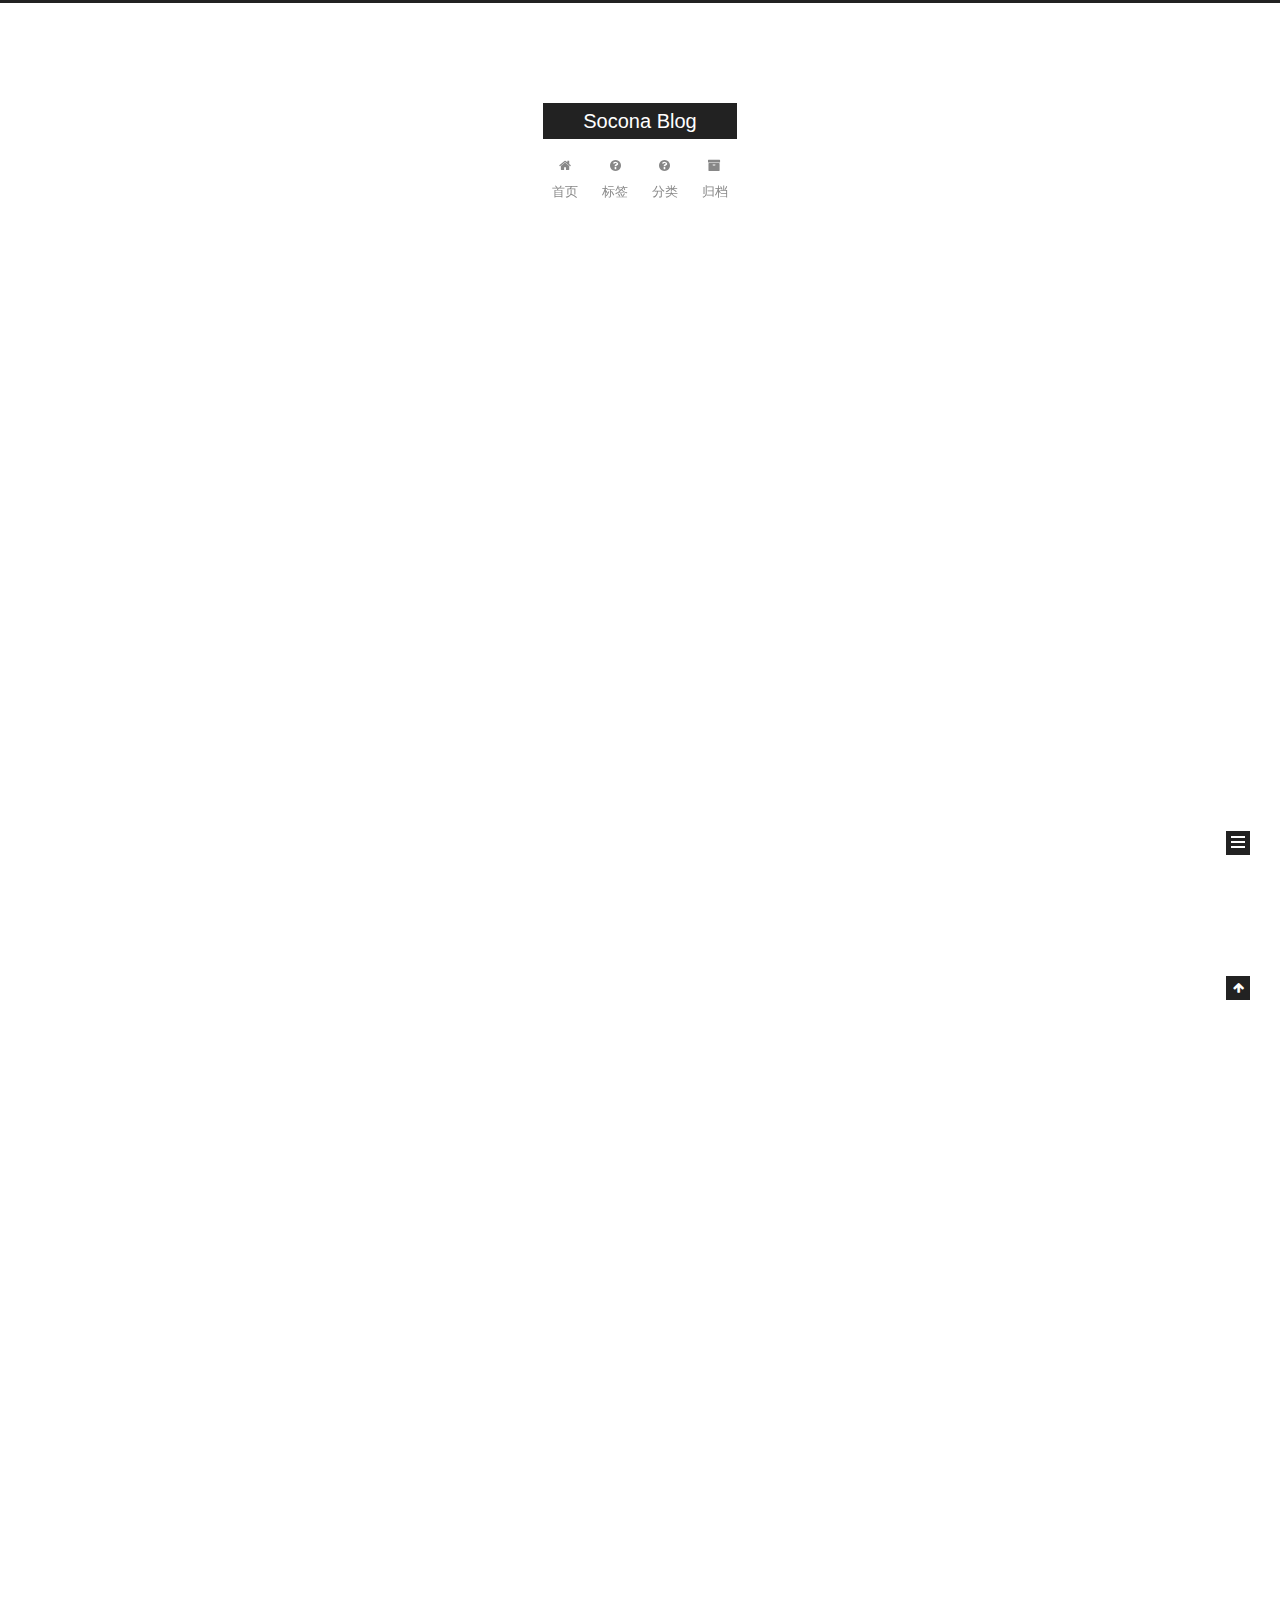
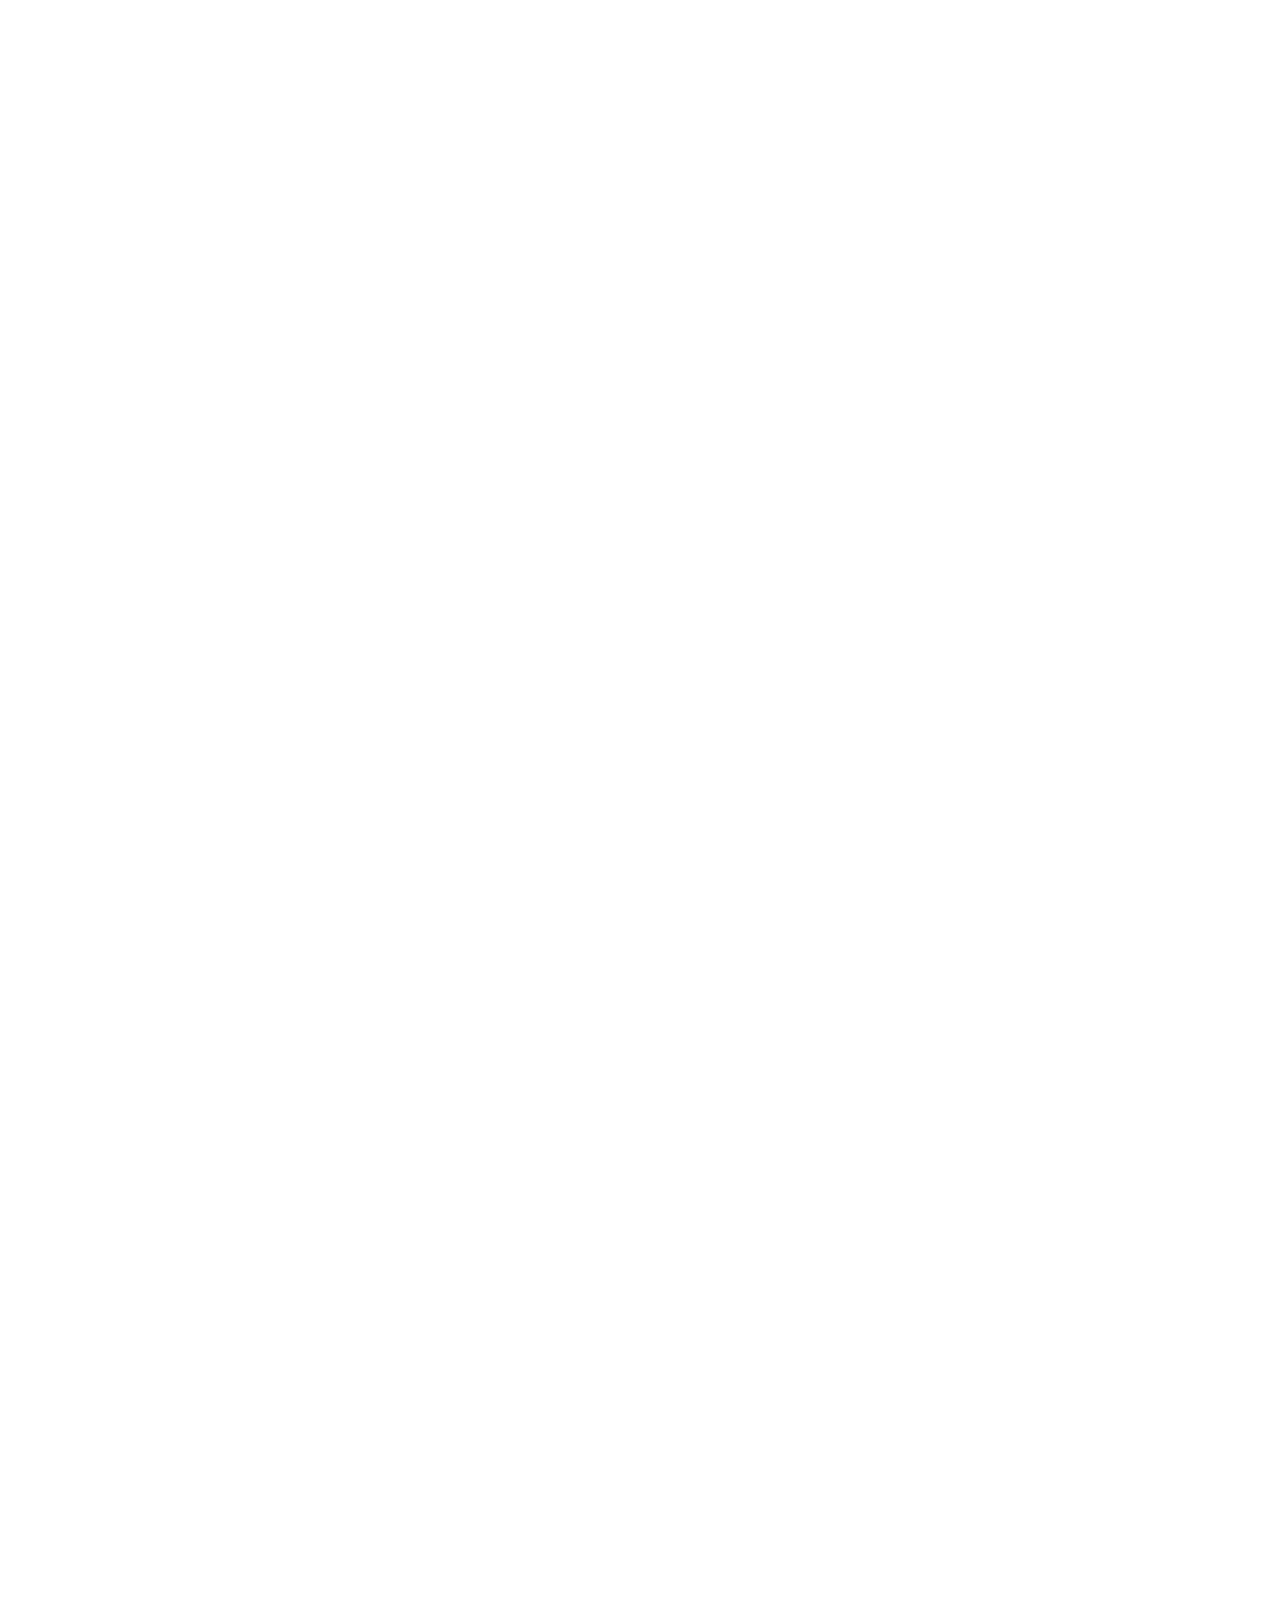
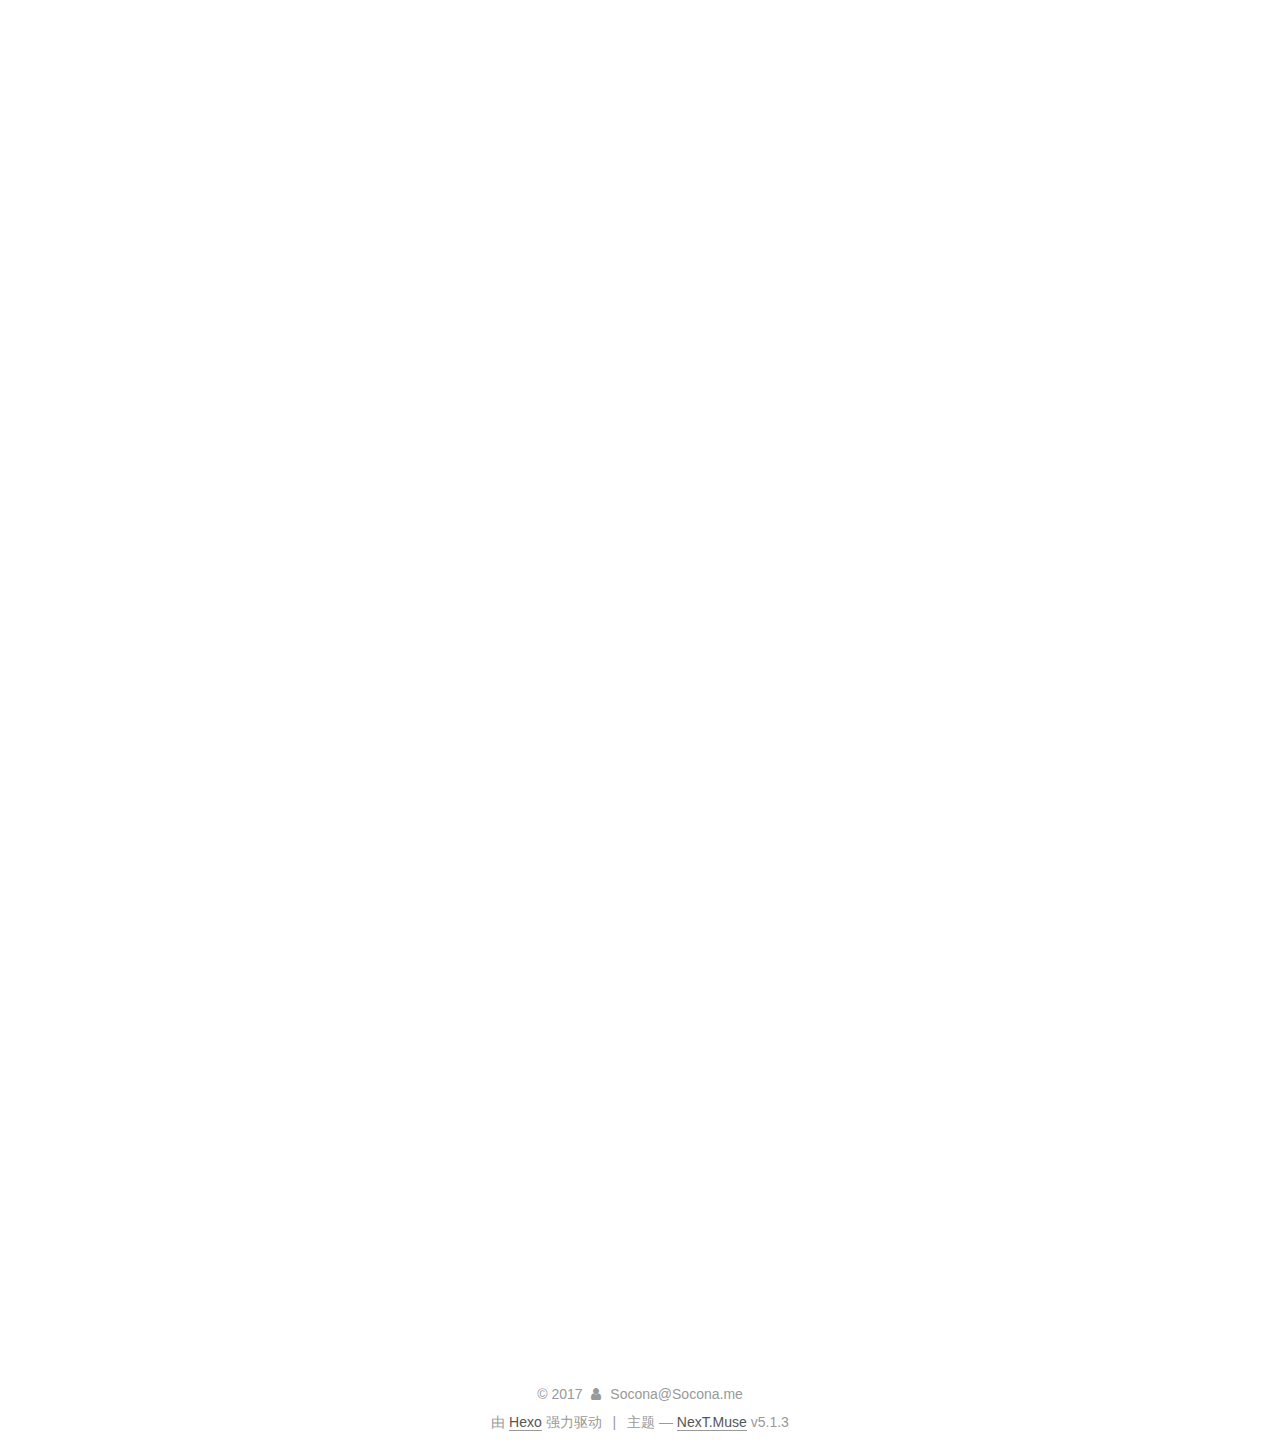
==== commit 245d08eb: "Site updated: 2017-10-17 04:32:31" ====
--- a/index.html
+++ b/index.html
@@ -1,177 +1,459 @@
 <!DOCTYPE html>
-<html>
+
+
+
+  
+
+
+<html class="theme-next muse use-motion" lang="zh-Hans">
 <head>
-  <meta charset="utf-8">
-  
-  <meta name="renderer" content="webkit">
-  <meta http-equiv="X-UA-Compatible" content="IE=edge" >
-  <link rel="dns-prefetch" href="http://socona.me">
-  <title>Socona Blog</title>
-  <meta name="viewport" content="width=device-width, initial-scale=1, maximum-scale=1">
-  <meta property="og:type" content="website">
+  <meta charset="UTF-8"/>
+<meta http-equiv="X-UA-Compatible" content="IE=edge" />
+<meta name="viewport" content="width=device-width, initial-scale=1, maximum-scale=1"/>
+<meta name="theme-color" content="#222">
+
+
+
+
+
+
+
+
+
+<meta http-equiv="Cache-Control" content="no-transform" />
+<meta http-equiv="Cache-Control" content="no-siteapp" />
+
+
+
+
+
+
+
+
+
+
+
+
+
+
+
+
+  
+  
+  <link href="/lib/fancybox/source/jquery.fancybox.css?v=2.1.5" rel="stylesheet" type="text/css" />
+
+
+
+
+
+
+
+<link href="/lib/font-awesome/css/font-awesome.min.css?v=4.6.2" rel="stylesheet" type="text/css" />
+
+<link href="/css/main.css?v=5.1.3" rel="stylesheet" type="text/css" />
+
+
+  <link rel="apple-touch-icon" sizes="180x180" href="/images/apple-touch-icon.png?v=5.1.3">
+
+
+  <link rel="icon" type="image/png" sizes="32x32" href="/images/favicon-32x32.png?v=5.1.3">
+
+
+  <link rel="icon" type="image/png" sizes="16x16" href="/images/favicon-16x16.png?v=5.1.3">
+
+
+  <link rel="mask-icon" href="/images/logo.svg?v=5.1.3" color="#222">
+
+
+
+
+
+  <meta name="keywords" content="Hexo, NexT" />
+
+
+
+
+
+
+
+
+
+
+<meta property="og:type" content="website">
 <meta property="og:title" content="Socona Blog">
-<meta property="og:url" content="http://socona.me/index.html">
+<meta property="og:url" content="http://blog.socona.me/index.html">
 <meta property="og:site_name" content="Socona Blog">
+<meta property="og:locale" content="zh-Hans">
 <meta name="twitter:card" content="summary">
 <meta name="twitter:title" content="Socona Blog">
-  
-    <link rel="alternative" href="/atom.xml" title="Socona Blog" type="application/atom+xml">
-  
-  
-    <link rel="icon" href="/favicon.png">
-  
-  <link rel="stylesheet" type="text/css" href="/./main.507b3a.css">
-  <style type="text/css">
-  
-    #container.show {
-      background: linear-gradient(200deg,#a0cfe4,#e8c37e);
+
+
+
+<script type="text/javascript" id="hexo.configurations">
+  var NexT = window.NexT || {};
+  var CONFIG = {
+    root: '/',
+    scheme: 'Muse',
+    version: '5.1.3',
+    sidebar: {"position":"left","display":"post","offset":12,"b2t":false,"scrollpercent":false,"onmobile":false},
+    fancybox: true,
+    tabs: true,
+    motion: {"enable":true,"async":false,"transition":{"post_block":"fadeIn","post_header":"slideDownIn","post_body":"slideDownIn","coll_header":"slideLeftIn","sidebar":"slideUpIn"}},
+    duoshuo: {
+      userId: '0',
+      author: '博主'
+    },
+    algolia: {
+      applicationID: '',
+      apiKey: '',
+      indexName: '',
+      hits: {"per_page":10},
+      labels: {"input_placeholder":"Search for Posts","hits_empty":"We didn't find any results for the search: ${query}","hits_stats":"${hits} results found in ${time} ms"}
     }
-  </style>
-  
-
-  
+  };
+</script>
+
+
+
+  <link rel="canonical" href="http://blog.socona.me/"/>
+
+
+
+
+
+  <title>Socona Blog</title>
+  
+
+
+
+
+
+
+
 
 </head>
 
-<body>
-  <div id="container" q-class="show:isCtnShow">
-    <canvas id="anm-canvas" class="anm-canvas"></canvas>
-    <div class="left-col" q-class="show:isShow">
-      
-<div class="overlay" style="background: #4d4d4d"></div>
-<div class="intrude-less">
-	<header id="header" class="inner">
-		<a href="" class="profilepic">
-			<img src="" class="js-avatar">
-		</a>
-		<hgroup>
-		  <h1 class="header-author"><a href="">Socona@Socona.me</a></h1>
-		</hgroup>
-		
-
-		<nav class="header-menu">
-			<ul>
-			
-				<li><a href="/">主页</a></li>
-	        
-				<li><a href="/tags/随笔/">随笔</a></li>
-	        
-			</ul>
-		</nav>
-		<nav class="header-smart-menu">
-    		
-    			
-    			<a q-on="click: openSlider(e, 'innerArchive')" href="javascript:void(0)">所有文章</a>
-    			
-            
-    			
-    			<a q-on="click: openSlider(e, 'friends')" href="javascript:void(0)">友链</a>
-    			
-            
-    			
-    			<a q-on="click: openSlider(e, 'aboutme')" href="javascript:void(0)">关于我</a>
-    			
-            
-		</nav>
-		<nav class="header-nav">
-			<div class="social">
-				
-					<a class="github" target="_blank" href="#" title="github"><i class="icon-github"></i></a>
-		        
-					<a class="weibo" target="_blank" href="#" title="weibo"><i class="icon-weibo"></i></a>
-		        
-					<a class="rss" target="_blank" href="#" title="rss"><i class="icon-rss"></i></a>
-		        
-					<a class="zhihu" target="_blank" href="#" title="zhihu"><i class="icon-zhihu"></i></a>
-		        
-			</div>
-		</nav>
-	</header>		
+<body itemscope itemtype="http://schema.org/WebPage" lang="zh-Hans">
+
+  
+  
+    
+  
+
+  <div class="container sidebar-position-left 
+  page-home">
+    <div class="headband"></div>
+
+    <header id="header" class="header" itemscope itemtype="http://schema.org/WPHeader">
+      <div class="header-inner"><div class="site-brand-wrapper">
+  <div class="site-meta ">
+    
+
+    <div class="custom-logo-site-title">
+      <a href="/"  class="brand" rel="start">
+        <span class="logo-line-before"><i></i></span>
+        <span class="site-title">Socona Blog</span>
+        <span class="logo-line-after"><i></i></span>
+      </a>
+    </div>
+      
+        <p class="site-subtitle"></p>
+      
+  </div>
+
+  <div class="site-nav-toggle">
+    <button>
+      <span class="btn-bar"></span>
+      <span class="btn-bar"></span>
+      <span class="btn-bar"></span>
+    </button>
+  </div>
 </div>
 
+<nav class="site-nav">
+  
+
+  
+    <ul id="menu" class="menu">
+      
+        
+        <li class="menu-item menu-item-home">
+          <a href="/" rel="section">
+            
+              <i class="menu-item-icon fa fa-fw fa-home"></i> <br />
+            
+            首页
+          </a>
+        </li>
+      
+        
+        <li class="menu-item menu-item-tags">
+          <a href="/tags" rel="section">
+            
+              <i class="menu-item-icon fa fa-fw fa-question-circle"></i> <br />
+            
+            标签
+          </a>
+        </li>
+      
+        
+        <li class="menu-item menu-item-categories">
+          <a href="/categories" rel="section">
+            
+              <i class="menu-item-icon fa fa-fw fa-question-circle"></i> <br />
+            
+            分类
+          </a>
+        </li>
+      
+        
+        <li class="menu-item menu-item-archives">
+          <a href="/archives/" rel="section">
+            
+              <i class="menu-item-icon fa fa-fw fa-archive"></i> <br />
+            
+            归档
+          </a>
+        </li>
+      
+
+      
+    </ul>
+  
+
+  
+</nav>
+
+
+
+ </div>
+    </header>
+
+    <main id="main" class="main">
+      <div class="main-inner">
+        <div class="content-wrap">
+          <div id="content" class="content">
+            
+  <section id="posts" class="posts-expand">
+    
+      
+
+  
+
+  
+  
+  
+
+  <article class="post post-type-normal" itemscope itemtype="http://schema.org/Article">
+  
+  
+  
+  <div class="post-block">
+    <link itemprop="mainEntityOfPage" href="http://blog.socona.me/2017/10/17/wpf-mvvm-binding-dragablz/">
+
+    <span hidden itemprop="author" itemscope itemtype="http://schema.org/Person">
+      <meta itemprop="name" content="Socona@Socona.me">
+      <meta itemprop="description" content="">
+      <meta itemprop="image" content="/images/avatar.gif">
+    </span>
+
+    <span hidden itemprop="publisher" itemscope itemtype="http://schema.org/Organization">
+      <meta itemprop="name" content="Socona Blog">
+    </span>
+
+    
+      <header class="post-header">
+
+        
+        
+          <h1 class="post-title" itemprop="name headline">
+                
+                <a class="post-title-link" href="/2017/10/17/wpf-mvvm-binding-dragablz/" itemprop="url">未命名</a></h1>
+        
+
+        <div class="post-meta">
+          <span class="post-time">
+            
+              <span class="post-meta-item-icon">
+                <i class="fa fa-calendar-o"></i>
+              </span>
+              
+                <span class="post-meta-item-text">发表于</span>
+              
+              <time title="创建于" itemprop="dateCreated datePublished" datetime="2017-10-17T04:32:17-04:00">
+                2017-10-17
+              </time>
+            
+
+            
+
+            
+          </span>
+
+          
+
+          
+            
+          
+
+          
+          
+
+          
+
+          
+
+          
+
+        </div>
+      </header>
+    
+
+    
+    
+    
+    <div class="post-body" itemprop="articleBody">
+
+      
+      
+
+      
+        
+          
+            <h1 id="Dragablz的MVVM绑定初探"><a href="#Dragablz的MVVM绑定初探" class="headerlink" title="Dragablz的MVVM绑定初探"></a>Dragablz的MVVM绑定初探</h1><p> Dragablz（<a href="https://github.com/ButchersBoy/Dragablz" target="_blank" rel="external">https://github.com/ButchersBoy/Dragablz</a>）是一套使用了Google Modern Design的多窗口选项卡管理框架，可以用在WPF和UWP应用上。</p>
+<p>此前，我一般使用AvalonDock做为多文档式应用（MDI）的替代品。Avalondock 功能强大，但是其界面比较传统，与现代设计风格有较大差异。前几天开始使用Dragablz时，发现其应用简单，使用方便，在窗口管理不需要特别复杂的情况下使用Dragablz更加美观。</p>
+<p>Dragablz支持内嵌“窗口”，或者称为标签页，和浮动“窗口”，称为工具窗口。下文中只涉及到标签页。</p>
+<p>首先看一下主窗口的视图模型（MainWindowViewModel.cs)</p>
+<figure class="highlight plain"><table><tr><td class="gutter"><pre><div class="line">1</div><div class="line">2</div><div class="line">3</div><div class="line">4</div><div class="line">5</div><div class="line">6</div><div class="line">7</div><div class="line">8</div><div class="line">9</div><div class="line">10</div><div class="line">11</div><div class="line">12</div><div class="line">13</div><div class="line">14</div><div class="line">15</div><div class="line">16</div><div class="line">17</div><div class="line">18</div><div class="line">19</div><div class="line">20</div><div class="line">21</div><div class="line">22</div><div class="line">23</div><div class="line">24</div><div class="line">25</div><div class="line">26</div><div class="line">27</div><div class="line">28</div><div class="line">29</div><div class="line">30</div><div class="line">31</div><div class="line">32</div><div class="line">33</div><div class="line">34</div><div class="line">35</div><div class="line">36</div><div class="line">37</div><div class="line">38</div><div class="line">39</div><div class="line">40</div><div class="line">41</div><div class="line">42</div><div class="line">43</div><div class="line">44</div><div class="line">45</div><div class="line">46</div><div class="line">47</div><div class="line">48</div><div class="line">49</div><div class="line">50</div><div class="line">51</div><div class="line">52</div><div class="line">53</div><div class="line">54</div><div class="line">55</div><div class="line">56</div><div class="line">57</div><div class="line">58</div><div class="line">59</div><div class="line">60</div><div class="line">61</div><div class="line">62</div><div class="line">63</div><div class="line">64</div><div class="line">65</div><div class="line">66</div><div class="line">67</div></pre></td><td class="code"><pre><div class="line">public class MainWindowViewModel:ViewModelBase</div><div class="line">&#123;</div><div class="line">    static MainWindowViewModel _workspace = new MainWindowViewModel();</div><div class="line">   static MainWindowViewModel _tabHost = new MainWindowViewModel();</div><div class="line"></div><div class="line">    //系统的默认VM</div><div class="line">    public static MainWindowViewModel WorkSpace</div><div class="line">    &#123;        get &#123; return _workspace; &#125;    &#125;</div><div class="line">    //新窗口的VM</div><div class="line">    public static MainWindowViewModel TabHost </div><div class="line">    &#123;        get &#123; return _tabHost; &#125;    &#125;</div><div class="line">    //标签页文档</div><div class="line">    public ObservableCollection&lt;SoconaViewModel&gt; Documents </div><div class="line">    &#123; get; private set; &#125;</div><div class="line">	</div><div class="line"></div><div class="line">    //窗口管理器</div><div class="line">    private readonly IInterTabClient _interTabClient = new SoconaInterTabClient();</div><div class="line">    public IInterTabClient InterTabClient</div><div class="line">    &#123;     get &#123; return _interTabClient; &#125; &#125;</div><div class="line">    </div><div class="line">    //浮动窗口</div><div class="line">    public ObservableCollection&lt;object&gt; Anchorables &#123; get; private set; &#125;</div><div class="line"></div><div class="line">    //活动文档</div><div class="line">    private SoconaViewModel activeTab;</div><div class="line">    public SoconaViewModel ActiveTab</div><div class="line">    &#123;</div><div class="line">        get &#123; return activePane; &#125;</div><div class="line">        set</div><div class="line">        &#123;</div><div class="line">            activePane = value;</div><div class="line">            OnPropertyChanged();</div><div class="line">        &#125;</div><div class="line">    &#125;</div><div class="line">    //关闭窗口事件回调</div><div class="line">    public ItemActionCallback ClosingTabItemHandler</div><div class="line">    &#123;</div><div class="line">        get &#123; return ClosingTabItemHandlerImpl; &#125;</div><div class="line">    &#125;</div><div class="line">    </div><div class="line">    private  void ClosingTabItemHandlerImpl( </div><div class="line">        ItemActionCallbackArgs&lt;TabablzControl&gt; args        )</div><div class="line">    &#123;</div><div class="line">        //in here you can dispose stuff or cancel the close</div><div class="line">        //here&apos;s your view model:</div><div class="line">        var viewModel = args.DragablzItem.DataContext as SoconaViewModel;</div><div class="line">        Debug.Assert(viewModel != null);</div><div class="line">        </div><div class="line">        //here&apos;s how you can cancel stuff:   </div><div class="line">        //args.Cancel(); </div><div class="line">        if (viewModel.IsDirty)</div><div class="line">        &#123;</div><div class="line">            var res = MessageBox.Show(string.Format(&quot;Save changes for file &apos;&#123;0&#125;&apos;?&quot;, viewModel.Title), &quot;Socona App&quot;, MessageBoxButton.YesNoCancel);</div><div class="line">            if (res == MessageBoxResult.Cancel)</div><div class="line">            &#123;            return;         &#125;</div><div class="line">             if (res == MessageBoxResult.Yes)</div><div class="line">             &#123;</div><div class="line">                if (viewModel.UpdateCommand.CanExecute(null))</div><div class="line">                 &#123;</div><div class="line">                     viewModel.UpdateCommand.Execute(null);</div><div class="line">                 &#125;</div><div class="line">             &#125;</div><div class="line">         &#125;</div><div class="line">         CloseTab(viewModel);         </div><div class="line">    &#125;</div><div class="line">&#125;</div></pre></td></tr></table></figure>
+<p>MainWindow的绑定代码如下（MainWindow.xaml)</p>
+<figure class="highlight xml"><table><tr><td class="gutter"><pre><div class="line">1</div><div class="line">2</div><div class="line">3</div><div class="line">4</div><div class="line">5</div><div class="line">6</div><div class="line">7</div></pre></td><td class="code"><pre><div class="line"><span class="comment">&lt;!-- a root, named tab control is needed, so when a tab is torn and a new window is created, the new target tab control can be identified --&gt;</span>   </div><div class="line"><span class="tag">&lt;<span class="name">dragablz:TabablzControl</span> <span class="attr">x:Name</span>=<span class="string">"InitialTabablzControl"</span>     <span class="attr">SelectedItem</span>=<span class="string">"&#123;Binding ActivePane&#125;"</span></span></div><div class="line"><span class="tag"><span class="attr">AddLocationHint</span>=<span class="string">"After"</span> <span class="attr">Style</span>=<span class="string">"&#123;StaticResource TabablzControlStyle&#125;"</span>  &gt;</span>       </div><div class="line">        <span class="tag">&lt;<span class="name">dragablz:TabablzControl.InterTabController</span>&gt;</span></div><div class="line">            <span class="tag">&lt;<span class="name">dragablz:InterTabController</span> <span class="attr">InterTabClient</span>=<span class="string">"&#123;Binding InterTabClient&#125;"</span> <span class="attr">Partition</span>=<span class="string">"2AE89D18-F236-4D20-9605-6C03319038E6"</span> /&gt;</span></div><div class="line">        <span class="tag">&lt;/<span class="name">dragablz:TabablzControl.InterTabController</span>&gt;</span></div><div class="line">    <span class="tag">&lt;/<span class="name">dragablz:TabablzControl</span>&gt;</span></div></pre></td></tr></table></figure>
+<p>在Window.Resources中加入对应的样式TabablzControlStyle，注意，这在里指定的视图的数据源ItemSource，和关闭窗口回调。最后指定的窗口控制器是不需要改写的，使用库中的类即可。</p>
+<figure class="highlight xml"><table><tr><td class="gutter"><pre><div class="line">1</div><div class="line">2</div><div class="line">3</div><div class="line">4</div><div class="line">5</div><div class="line">6</div><div class="line">7</div></pre></td><td class="code"><pre><div class="line"><span class="tag">&lt;<span class="name">Style</span> <span class="attr">TargetType</span>=<span class="string">"&#123;x:Type dragablz:TabablzControl&#125;"</span> <span class="attr">x:Key</span>=<span class="string">"TabablzControlStyle"</span>  <span class="attr">BasedOn</span>=<span class="string">"&#123;StaticResource MaterialDesignTabablzControlStyle&#125;"</span>&gt;</span><span class="undefined">      </span></div><div class="line"><span class="xml">	<span class="tag">&lt;<span class="name">Setter</span> <span class="attr">Property</span>=<span class="string">"ItemsSource"</span> <span class="attr">Value</span>=<span class="string">"&#123;Binding Documents&#125;"</span> /&gt;</span></span></div><div class="line"><span class="xml">    <span class="tag">&lt;<span class="name">Setter</span> <span class="attr">Property</span>=<span class="string">"ClosingItemCallback"</span> <span class="attr">Value</span>=<span class="string">"&#123;Binding ClosingTabItemHandler&#125;"</span> /&gt;</span>      </span></div><div class="line"><span class="xml">    <span class="tag">&lt;<span class="name">Setter</span> <span class="attr">Property</span>=<span class="string">"HeaderMemberPath"</span> <span class="attr">Value</span>=<span class="string">"Title"</span> /&gt;</span></span></div><div class="line"><span class="xml">    <span class="tag">&lt;<span class="name">Setter</span> <span class="attr">Property</span>=<span class="string">"InterTabController"</span> <span class="attr">Value</span>=<span class="string">"&#123;StaticResource InterTabController&#125;"</span> /&gt;</span> </span></div><div class="line"><span class="xml">    <span class="tag">&lt;/<span class="name">Style.Triggers</span>&gt;</span></span></div><div class="line"><span class="undefined"></span><span class="tag">&lt;/<span class="name">Style</span>&gt;</span></div></pre></td></tr></table></figure>
+<p>同样在Window.Resources中加入VM中Document的数据模板，这样在向VM.Documents中增加页面视图模型时，就使用匹配的数据模块显示指定的视图。</p>
+<figure class="highlight xml"><table><tr><td class="gutter"><pre><div class="line">1</div><div class="line">2</div><div class="line">3</div></pre></td><td class="code"><pre><div class="line"><span class="tag">&lt;<span class="name">DataTemplate</span> <span class="attr">DataType</span>=<span class="string">"&#123;x:Type vm:SoconaViewModel&#125;"</span>&gt;</span>        </div><div class="line">	<span class="tag">&lt;<span class="name">v:SoconaView</span>&gt;</span><span class="tag">&lt;/<span class="name">v:SoconaView</span>&gt;</span></div><div class="line"> <span class="tag">&lt;/<span class="name">DataTemplate</span>&gt;</span></div></pre></td></tr></table></figure>
+<p>最后需要实现的是窗口管理器类，这个管理器类用于将一个页面拖动离开当前主窗口，要产生一个新的主窗口，这个类用来管理产生新的主窗口的逻辑。</p>
+<figure class="highlight plain"><table><tr><td class="gutter"><pre><div class="line">1</div><div class="line">2</div><div class="line">3</div><div class="line">4</div><div class="line">5</div><div class="line">6</div><div class="line">7</div><div class="line">8</div><div class="line">9</div><div class="line">10</div><div class="line">11</div><div class="line">12</div><div class="line">13</div><div class="line">14</div><div class="line">15</div><div class="line">16</div><div class="line">17</div><div class="line">18</div><div class="line">19</div><div class="line">20</div><div class="line">21</div><div class="line">22</div><div class="line">23</div><div class="line">24</div><div class="line">25</div></pre></td><td class="code"><pre><div class="line"> internal class SoconaInterTabClient : IInterTabClient</div><div class="line">&#123;</div><div class="line">    //控制产生新窗口时的逻辑。</div><div class="line">    public INewTabHost&lt;Window&gt; GetNewHost(IInterTabClient interTabClient, object partition, TabablzControl source)</div><div class="line">    &#123;</div><div class="line">        var view = new MainWindow();</div><div class="line">        var model = MainWindowViewModel.TabHost;</div><div class="line">        view.DataContext = model;</div><div class="line">        return new NewTabHost&lt;Window&gt;(view, view.InitialTabablzControl);</div><div class="line">    &#125;</div><div class="line">    //控制关闭窗口时的逻辑</div><div class="line">    public TabEmptiedResponse TabEmptiedHandler(TabablzControl tabControl, Window window)</div><div class="line">    &#123;</div><div class="line">        //当非主窗口中关闭最后一个标签的同时关闭这个窗口</div><div class="line">        //主窗口可以存在0个标签页</div><div class="line">        if (window.DataContext == MainWindowViewModel.WorkSpace)</div><div class="line">        &#123;</div><div class="line">            return TabEmptiedResponse.DoNothing;</div><div class="line">        &#125;</div><div class="line">        else</div><div class="line">        &#123;</div><div class="line">            return TabEmptiedResponse.CloseWindowOrLayoutBranch;</div><div class="line">        &#125;</div><div class="line">    &#125;</div><div class="line">&#125;</div></pre></td></tr></table></figure>
+<p>这个框架非常好用，和MVVM模型的集成也非常好。感兴趣的可以自己去试用一下。</p>
+
+          
+        
+      
     </div>
-    <div class="mid-col" q-class="show:isShow,hide:isShow|isFalse">
-      
-<nav id="mobile-nav">
-  	<div class="overlay js-overlay" style="background: #4d4d4d"></div>
-	<div class="btnctn js-mobile-btnctn">
-  		<div class="slider-trigger list" q-on="click: openSlider(e)"><i class="icon icon-sort"></i></div>
-	</div>
-	<div class="intrude-less">
-		<header id="header" class="inner">
-			<div class="profilepic">
-				<img src="" class="js-avatar">
-			</div>
-			<hgroup>
-			  <h1 class="header-author js-header-author">Socona@Socona.me</h1>
-			</hgroup>
-			
-			
-			
-				
-			
-				
-			
-			
-			
-			<nav class="header-nav">
-				<div class="social">
-					
-						<a class="github" target="_blank" href="#" title="github"><i class="icon-github"></i></a>
-			        
-						<a class="weibo" target="_blank" href="#" title="weibo"><i class="icon-weibo"></i></a>
-			        
-						<a class="rss" target="_blank" href="#" title="rss"><i class="icon-rss"></i></a>
-			        
-						<a class="zhihu" target="_blank" href="#" title="zhihu"><i class="icon-zhihu"></i></a>
-			        
-				</div>
-			</nav>
-
-			<nav class="header-menu js-header-menu">
-				<ul style="width: 50%">
-				
-				
-					<li style="width: 50%"><a href="/">主页</a></li>
-		        
-					<li style="width: 50%"><a href="/tags/随笔/">随笔</a></li>
-		        
-				</ul>
-			</nav>
-		</header>				
-	</div>
-	<div class="mobile-mask" style="display:none" q-show="isShow"></div>
-</nav>
-
-      <div id="wrapper" class="body-wrap">
-        <div class="menu-l">
-          <div class="canvas-wrap">
-            <canvas data-colors="#eaeaea" data-sectionHeight="100" data-contentId="js-content" id="myCanvas1" class="anm-canvas"></canvas>
-          </div>
-          <div id="js-content" class="content-ll">
-            
-  
-    <article id="post-hello-world" class="article article-type-post  article-index" itemscope itemprop="blogPost">
-  <div class="article-inner">
-    
-      <header class="article-header">
-        
-  
-    <h1 itemprop="name">
-      <a class="article-title" href="/2017/10/12/hello-world/">Hello World</a>
-    </h1>
-  
-
-        
-        <a href="/2017/10/12/hello-world/" class="archive-article-date">
-  	<time datetime="2017-10-12T06:08:10.148Z" itemprop="datePublished"><i class="icon-calendar icon"></i>2017-10-12</time>
-</a>
-        
+    
+    
+    
+
+    
+
+    
+
+    
+
+    <footer class="post-footer">
+      
+
+      
+
+      
+
+      
+      
+        <div class="post-eof"></div>
+      
+    </footer>
+  </div>
+  
+  
+  
+  </article>
+
+
+    
+      
+
+  
+
+  
+  
+  
+
+  <article class="post post-type-normal" itemscope itemtype="http://schema.org/Article">
+  
+  
+  
+  <div class="post-block">
+    <link itemprop="mainEntityOfPage" href="http://blog.socona.me/2017/10/17/hello-world/">
+
+    <span hidden itemprop="author" itemscope itemtype="http://schema.org/Person">
+      <meta itemprop="name" content="Socona@Socona.me">
+      <meta itemprop="description" content="">
+      <meta itemprop="image" content="/images/avatar.gif">
+    </span>
+
+    <span hidden itemprop="publisher" itemscope itemtype="http://schema.org/Organization">
+      <meta itemprop="name" content="Socona Blog">
+    </span>
+
+    
+      <header class="post-header">
+
+        
+        
+          <h1 class="post-title" itemprop="name headline">
+                
+                <a class="post-title-link" href="/2017/10/17/hello-world/" itemprop="url">Hello World</a></h1>
+        
+
+        <div class="post-meta">
+          <span class="post-time">
+            
+              <span class="post-meta-item-icon">
+                <i class="fa fa-calendar-o"></i>
+              </span>
+              
+                <span class="post-meta-item-text">发表于</span>
+              
+              <time title="创建于" itemprop="dateCreated datePublished" datetime="2017-10-17T04:32:17-04:00">
+                2017-10-17
+              </time>
+            
+
+            
+
+            
+          </span>
+
+          
+
+          
+            
+          
+
+          
+          
+
+          
+
+          
+
+          
+
+        </div>
       </header>
     
-    <div class="article-entry" itemprop="articleBody">
-      
-        <p>Welcome to <a href="https://hexo.io/" target="_blank" rel="external">Hexo</a>! This is your very first post. Check <a href="https://hexo.io/docs/" target="_blank" rel="external">documentation</a> for more info. If you get any problems when using Hexo, you can find the answer in <a href="https://hexo.io/docs/troubleshooting.html" target="_blank" rel="external">troubleshooting</a> or you can ask me on <a href="https://github.com/hexojs/hexo/issues" target="_blank" rel="external">GitHub</a>.</p>
+
+    
+    
+    
+    <div class="post-body" itemprop="articleBody">
+
+      
+      
+
+      
+        
+          
+            <p>Welcome to <a href="https://hexo.io/" target="_blank" rel="external">Hexo</a>! This is your very first post. Check <a href="https://hexo.io/docs/" target="_blank" rel="external">documentation</a> for more info. If you get any problems when using Hexo, you can find the answer in <a href="https://hexo.io/docs/troubleshooting.html" target="_blank" rel="external">troubleshooting</a> or you can ask me on <a href="https://github.com/hexojs/hexo/issues" target="_blank" rel="external">GitHub</a>.</p>
 <h2 id="Quick-Start"><a href="#Quick-Start" class="headerlink" title="Quick Start"></a>Quick Start</h2><h3 id="Create-a-new-post"><a href="#Create-a-new-post" class="headerlink" title="Create a new post"></a>Create a new post</h3><figure class="highlight bash"><table><tr><td class="gutter"><pre><div class="line">1</div></pre></td><td class="code"><pre><div class="line">$ hexo new <span class="string">"My New Post"</span></div></pre></td></tr></table></figure>
 <p>More info: <a href="https://hexo.io/docs/writing.html" target="_blank" rel="external">Writing</a></p>
 <h3 id="Run-server"><a href="#Run-server" class="headerlink" title="Run server"></a>Run server</h3><figure class="highlight bash"><table><tr><td class="gutter"><pre><div class="line">1</div></pre></td><td class="code"><pre><div class="line">$ hexo server</div></pre></td></tr></table></figure>
@@ -181,293 +463,320 @@
 <h3 id="Deploy-to-remote-sites"><a href="#Deploy-to-remote-sites" class="headerlink" title="Deploy to remote sites"></a>Deploy to remote sites</h3><figure class="highlight bash"><table><tr><td class="gutter"><pre><div class="line">1</div></pre></td><td class="code"><pre><div class="line">$ hexo deploy</div></pre></td></tr></table></figure>
 <p>More info: <a href="https://hexo.io/docs/deployment.html" target="_blank" rel="external">Deployment</a></p>
 
-      
-
+          
+        
       
     </div>
-    <div class="article-info article-info-index">
-      
-      
-      
-
-      
-        <p class="article-more-link">
-          <a class="article-more-a" href="/2017/10/12/hello-world/">展开全文 >></a>
-        </p>
-      
-
-      
-      <div class="clearfix"></div>
+    
+    
+    
+
+    
+
+    
+
+    
+
+    <footer class="post-footer">
+      
+
+      
+
+      
+
+      
+      
+        <div class="post-eof"></div>
+      
+    </footer>
+  </div>
+  
+  
+  
+  </article>
+
+
+    
+  </section>
+
+  
+
+
+          </div>
+          
+
+
+          
+
+        </div>
+        
+          
+  
+  <div class="sidebar-toggle">
+    <div class="sidebar-toggle-line-wrap">
+      <span class="sidebar-toggle-line sidebar-toggle-line-first"></span>
+      <span class="sidebar-toggle-line sidebar-toggle-line-middle"></span>
+      <span class="sidebar-toggle-line sidebar-toggle-line-last"></span>
     </div>
   </div>
-</article>
-
-<aside class="wrap-side-operation">
-    <div class="mod-side-operation">
-        
-        <div class="jump-container" id="js-jump-container" style="display:none;">
-            <a href="javascript:void(0)" class="mod-side-operation__jump-to-top">
-                <i class="icon-font icon-back"></i>
-            </a>
-            <div id="js-jump-plan-container" class="jump-plan-container" style="top: -11px;">
-                <i class="icon-font icon-plane jump-plane"></i>
-            </div>
+
+  <aside id="sidebar" class="sidebar">
+    
+    <div class="sidebar-inner">
+
+      
+
+      
+
+      <section class="site-overview-wrap sidebar-panel sidebar-panel-active">
+        <div class="site-overview">
+          <div class="site-author motion-element" itemprop="author" itemscope itemtype="http://schema.org/Person">
+            
+              <p class="site-author-name" itemprop="name">Socona@Socona.me</p>
+              <p class="site-description motion-element" itemprop="description"></p>
+          </div>
+
+          <nav class="site-state motion-element">
+
+            
+              <div class="site-state-item site-state-posts">
+              
+                <a href="/archives/">
+              
+                  <span class="site-state-item-count">2</span>
+                  <span class="site-state-item-name">日志</span>
+                </a>
+              </div>
+            
+
+            
+
+            
+
+          </nav>
+
+          
+
+          <div class="links-of-author motion-element">
+            
+              
+                <span class="links-of-author-item">
+                  <a href="https://github.com/sconan32" target="_blank" title="GitHub">
+                    
+                      <i class="fa fa-fw fa-github"></i>GitHub</a>
+                </span>
+              
+                <span class="links-of-author-item">
+                  <a href="https://www.zhihu.com/people/sconan32/activities" target="_blank" title="ZhiHu">
+                    
+                      <i class="fa fa-fw fa-zhihu"></i>ZhiHu</a>
+                </span>
+              
+                <span class="links-of-author-item">
+                  <a href="mailto:blog@socona.me" target="_blank" title="E-Mail">
+                    
+                      <i class="fa fa-fw fa-email"></i>E-Mail</a>
+                </span>
+              
+                <span class="links-of-author-item">
+                  <a href="https://twitter.com/sconan32" target="_blank" title="Twitter">
+                    
+                      <i class="fa fa-fw fa-twitter"></i>Twitter</a>
+                </span>
+              
+                <span class="links-of-author-item">
+                  <a href="skype:sconan32?call|chat" target="_blank" title="Skype">
+                    
+                      <i class="fa fa-fw fa-skype"></i>Skype</a>
+                </span>
+              
+            
+          </div>
+
+          
+          
+
+          
+          
+
+          
+
         </div>
-        
-        
+      </section>
+
+      
+
+      
+
     </div>
-</aside>
-
-
-
-
-  
-  
-
-
-          </div>
-        </div>
+  </aside>
+
+
+        
       </div>
-      <footer id="footer">
-  <div class="outer">
-    <div id="footer-info">
-    	<div class="footer-left">
-    		&copy; 2017 Socona@Socona.me
-    	</div>
-      	<div class="footer-right">
-      		<a href="http://hexo.io/" target="_blank">Hexo</a>  Theme <a href="https://github.com/litten/hexo-theme-yilia" target="_blank">Yilia</a> by Litten
-      	</div>
-    </div>
+    </main>
+
+    <footer id="footer" class="footer">
+      <div class="footer-inner">
+        <div class="copyright">&copy; <span itemprop="copyrightYear">2017</span>
+  <span class="with-love">
+    <i class="fa fa-user"></i>
+  </span>
+  <span class="author" itemprop="copyrightHolder">Socona@Socona.me</span>
+
+  
+</div>
+
+
+  <div class="powered-by">由 <a class="theme-link" target="_blank" href="https://hexo.io">Hexo</a> 强力驱动</div>
+
+
+
+  <span class="post-meta-divider">|</span>
+
+
+
+  <div class="theme-info">主题 &mdash; <a class="theme-link" target="_blank" href="https://github.com/iissnan/hexo-theme-next">NexT.Muse</a> v5.1.3</div>
+
+
+
+
+        
+
+
+
+
+
+
+
+        
+      </div>
+    </footer>
+
+    
+      <div class="back-to-top">
+        <i class="fa fa-arrow-up"></i>
+        
+      </div>
+    
+
   </div>
-</footer>
-    </div>
-    <script>
-	var yiliaConfig = {
-		mathjax: false,
-		isHome: true,
-		isPost: false,
-		isArchive: false,
-		isTag: false,
-		isCategory: false,
-		open_in_new: false,
-		toc_hide_index: true,
-		root: "/",
-		innerArchive: true,
-		showTags: false
-	}
+
+  
+
+<script type="text/javascript">
+  if (Object.prototype.toString.call(window.Promise) !== '[object Function]') {
+    window.Promise = null;
+  }
 </script>
 
-<script>!function(t){function n(e){if(r[e])return r[e].exports;var i=r[e]={exports:{},id:e,loaded:!1};return t[e].call(i.exports,i,i.exports,n),i.loaded=!0,i.exports}var r={};n.m=t,n.c=r,n.p="./",n(0)}([function(t,n,r){r(195),t.exports=r(191)},function(t,n,r){var e=r(3),i=r(52),o=r(27),u=r(28),c=r(53),f="prototype",a=function(t,n,r){var s,l,h,v,p=t&a.F,d=t&a.G,y=t&a.S,g=t&a.P,b=t&a.B,m=d?e:y?e[n]||(e[n]={}):(e[n]||{})[f],x=d?i:i[n]||(i[n]={}),w=x[f]||(x[f]={});d&&(r=n);for(s in r)l=!p&&m&&void 0!==m[s],h=(l?m:r)[s],v=b&&l?c(h,e):g&&"function"==typeof h?c(Function.call,h):h,m&&u(m,s,h,t&a.U),x[s]!=h&&o(x,s,v),g&&w[s]!=h&&(w[s]=h)};e.core=i,a.F=1,a.G=2,a.S=4,a.P=8,a.B=16,a.W=32,a.U=64,a.R=128,t.exports=a},function(t,n,r){var e=r(6);t.exports=function(t){if(!e(t))throw TypeError(t+" is not an object!");return t}},function(t,n){var r=t.exports="undefined"!=typeof window&&window.Math==Math?window:"undefined"!=typeof self&&self.Math==Math?self:Function("return this")();"number"==typeof __g&&(__g=r)},function(t,n){t.exports=function(t){try{return!!t()}catch(t){return!0}}},function(t,n){var r=t.exports="undefined"!=typeof window&&window.Math==Math?window:"undefined"!=typeof self&&self.Math==Math?self:Function("return this")();"number"==typeof __g&&(__g=r)},function(t,n){t.exports=function(t){return"object"==typeof t?null!==t:"function"==typeof t}},function(t,n,r){var e=r(126)("wks"),i=r(76),o=r(3).Symbol,u="function"==typeof o;(t.exports=function(t){return e[t]||(e[t]=u&&o[t]||(u?o:i)("Symbol."+t))}).store=e},function(t,n){var r={}.hasOwnProperty;t.exports=function(t,n){return r.call(t,n)}},function(t,n,r){var e=r(94),i=r(33);t.exports=function(t){return e(i(t))}},function(t,n,r){t.exports=!r(4)(function(){return 7!=Object.defineProperty({},"a",{get:function(){return 7}}).a})},function(t,n,r){var e=r(2),i=r(167),o=r(50),u=Object.defineProperty;n.f=r(10)?Object.defineProperty:function(t,n,r){if(e(t),n=o(n,!0),e(r),i)try{return u(t,n,r)}catch(t){}if("get"in r||"set"in r)throw TypeError("Accessors not supported!");return"value"in r&&(t[n]=r.value),t}},function(t,n,r){t.exports=!r(18)(function(){return 7!=Object.defineProperty({},"a",{get:function(){return 7}}).a})},function(t,n,r){var e=r(14),i=r(22);t.exports=r(12)?function(t,n,r){return e.f(t,n,i(1,r))}:function(t,n,r){return t[n]=r,t}},function(t,n,r){var e=r(20),i=r(58),o=r(42),u=Object.defineProperty;n.f=r(12)?Object.defineProperty:function(t,n,r){if(e(t),n=o(n,!0),e(r),i)try{return u(t,n,r)}catch(t){}if("get"in r||"set"in r)throw TypeError("Accessors not supported!");return"value"in r&&(t[n]=r.value),t}},function(t,n,r){var e=r(40)("wks"),i=r(23),o=r(5).Symbol,u="function"==typeof o;(t.exports=function(t){return e[t]||(e[t]=u&&o[t]||(u?o:i)("Symbol."+t))}).store=e},function(t,n,r){var e=r(67),i=Math.min;t.exports=function(t){return t>0?i(e(t),9007199254740991):0}},function(t,n,r){var e=r(46);t.exports=function(t){return Object(e(t))}},function(t,n){t.exports=function(t){try{return!!t()}catch(t){return!0}}},function(t,n,r){var e=r(63),i=r(34);t.exports=Object.keys||function(t){return e(t,i)}},function(t,n,r){var e=r(21);t.exports=function(t){if(!e(t))throw TypeError(t+" is not an object!");return t}},function(t,n){t.exports=function(t){return"object"==typeof t?null!==t:"function"==typeof t}},function(t,n){t.exports=function(t,n){return{enumerable:!(1&t),configurable:!(2&t),writable:!(4&t),value:n}}},function(t,n){var r=0,e=Math.random();t.exports=function(t){return"Symbol(".concat(void 0===t?"":t,")_",(++r+e).toString(36))}},function(t,n){var r={}.hasOwnProperty;t.exports=function(t,n){return r.call(t,n)}},function(t,n){var r=t.exports={version:"2.4.0"};"number"==typeof __e&&(__e=r)},function(t,n){t.exports=function(t){if("function"!=typeof t)throw TypeError(t+" is not a function!");return t}},function(t,n,r){var e=r(11),i=r(66);t.exports=r(10)?function(t,n,r){return e.f(t,n,i(1,r))}:function(t,n,r){return t[n]=r,t}},function(t,n,r){var e=r(3),i=r(27),o=r(24),u=r(76)("src"),c="toString",f=Function[c],a=(""+f).split(c);r(52).inspectSource=function(t){return f.call(t)},(t.exports=function(t,n,r,c){var f="function"==typeof r;f&&(o(r,"name")||i(r,"name",n)),t[n]!==r&&(f&&(o(r,u)||i(r,u,t[n]?""+t[n]:a.join(String(n)))),t===e?t[n]=r:c?t[n]?t[n]=r:i(t,n,r):(delete t[n],i(t,n,r)))})(Function.prototype,c,function(){return"function"==typeof this&&this[u]||f.call(this)})},function(t,n,r){var e=r(1),i=r(4),o=r(46),u=function(t,n,r,e){var i=String(o(t)),u="<"+n;return""!==r&&(u+=" "+r+'="'+String(e).replace(/"/g,"&quot;")+'"'),u+">"+i+"</"+n+">"};t.exports=function(t,n){var r={};r[t]=n(u),e(e.P+e.F*i(function(){var n=""[t]('"');return n!==n.toLowerCase()||n.split('"').length>3}),"String",r)}},function(t,n,r){var e=r(115),i=r(46);t.exports=function(t){return e(i(t))}},function(t,n,r){var e=r(116),i=r(66),o=r(30),u=r(50),c=r(24),f=r(167),a=Object.getOwnPropertyDescriptor;n.f=r(10)?a:function(t,n){if(t=o(t),n=u(n,!0),f)try{return a(t,n)}catch(t){}if(c(t,n))return i(!e.f.call(t,n),t[n])}},function(t,n,r){var e=r(24),i=r(17),o=r(145)("IE_PROTO"),u=Object.prototype;t.exports=Object.getPrototypeOf||function(t){return t=i(t),e(t,o)?t[o]:"function"==typeof t.constructor&&t instanceof t.constructor?t.constructor.prototype:t instanceof Object?u:null}},function(t,n){t.exports=function(t){if(void 0==t)throw TypeError("Can't call method on  "+t);return t}},function(t,n){t.exports="constructor,hasOwnProperty,isPrototypeOf,propertyIsEnumerable,toLocaleString,toString,valueOf".split(",")},function(t,n){t.exports={}},function(t,n){t.exports=!0},function(t,n){n.f={}.propertyIsEnumerable},function(t,n,r){var e=r(14).f,i=r(8),o=r(15)("toStringTag");t.exports=function(t,n,r){t&&!i(t=r?t:t.prototype,o)&&e(t,o,{configurable:!0,value:n})}},function(t,n,r){var e=r(40)("keys"),i=r(23);t.exports=function(t){return e[t]||(e[t]=i(t))}},function(t,n,r){var e=r(5),i="__core-js_shared__",o=e[i]||(e[i]={});t.exports=function(t){return o[t]||(o[t]={})}},function(t,n){var r=Math.ceil,e=Math.floor;t.exports=function(t){return isNaN(t=+t)?0:(t>0?e:r)(t)}},function(t,n,r){var e=r(21);t.exports=function(t,n){if(!e(t))return t;var r,i;if(n&&"function"==typeof(r=t.toString)&&!e(i=r.call(t)))return i;if("function"==typeof(r=t.valueOf)&&!e(i=r.call(t)))return i;if(!n&&"function"==typeof(r=t.toString)&&!e(i=r.call(t)))return i;throw TypeError("Can't convert object to primitive value")}},function(t,n,r){var e=r(5),i=r(25),o=r(36),u=r(44),c=r(14).f;t.exports=function(t){var n=i.Symbol||(i.Symbol=o?{}:e.Symbol||{});"_"==t.charAt(0)||t in n||c(n,t,{value:u.f(t)})}},function(t,n,r){n.f=r(15)},function(t,n){var r={}.toString;t.exports=function(t){return r.call(t).slice(8,-1)}},function(t,n){t.exports=function(t){if(void 0==t)throw TypeError("Can't call method on  "+t);return t}},function(t,n,r){var e=r(4);t.exports=function(t,n){return!!t&&e(function(){n?t.call(null,function(){},1):t.call(null)})}},function(t,n,r){var e=r(53),i=r(115),o=r(17),u=r(16),c=r(203);t.exports=function(t,n){var r=1==t,f=2==t,a=3==t,s=4==t,l=6==t,h=5==t||l,v=n||c;return function(n,c,p){for(var d,y,g=o(n),b=i(g),m=e(c,p,3),x=u(b.length),w=0,S=r?v(n,x):f?v(n,0):void 0;x>w;w++)if((h||w in b)&&(d=b[w],y=m(d,w,g),t))if(r)S[w]=y;else if(y)switch(t){case 3:return!0;case 5:return d;case 6:return w;case 2:S.push(d)}else if(s)return!1;return l?-1:a||s?s:S}}},function(t,n,r){var e=r(1),i=r(52),o=r(4);t.exports=function(t,n){var r=(i.Object||{})[t]||Object[t],u={};u[t]=n(r),e(e.S+e.F*o(function(){r(1)}),"Object",u)}},function(t,n,r){var e=r(6);t.exports=function(t,n){if(!e(t))return t;var r,i;if(n&&"function"==typeof(r=t.toString)&&!e(i=r.call(t)))return i;if("function"==typeof(r=t.valueOf)&&!e(i=r.call(t)))return i;if(!n&&"function"==typeof(r=t.toString)&&!e(i=r.call(t)))return i;throw TypeError("Can't convert object to primitive value")}},function(t,n,r){var e=r(5),i=r(25),o=r(91),u=r(13),c="prototype",f=function(t,n,r){var a,s,l,h=t&f.F,v=t&f.G,p=t&f.S,d=t&f.P,y=t&f.B,g=t&f.W,b=v?i:i[n]||(i[n]={}),m=b[c],x=v?e:p?e[n]:(e[n]||{})[c];v&&(r=n);for(a in r)(s=!h&&x&&void 0!==x[a])&&a in b||(l=s?x[a]:r[a],b[a]=v&&"function"!=typeof x[a]?r[a]:y&&s?o(l,e):g&&x[a]==l?function(t){var n=function(n,r,e){if(this instanceof t){switch(arguments.length){case 0:return new t;case 1:return new t(n);case 2:return new t(n,r)}return new t(n,r,e)}return t.apply(this,arguments)};return n[c]=t[c],n}(l):d&&"function"==typeof l?o(Function.call,l):l,d&&((b.virtual||(b.virtual={}))[a]=l,t&f.R&&m&&!m[a]&&u(m,a,l)))};f.F=1,f.G=2,f.S=4,f.P=8,f.B=16,f.W=32,f.U=64,f.R=128,t.exports=f},function(t,n){var r=t.exports={version:"2.4.0"};"number"==typeof __e&&(__e=r)},function(t,n,r){var e=r(26);t.exports=function(t,n,r){if(e(t),void 0===n)return t;switch(r){case 1:return function(r){return t.call(n,r)};case 2:return function(r,e){return t.call(n,r,e)};case 3:return function(r,e,i){return t.call(n,r,e,i)}}return function(){return t.apply(n,arguments)}}},function(t,n,r){var e=r(183),i=r(1),o=r(126)("metadata"),u=o.store||(o.store=new(r(186))),c=function(t,n,r){var i=u.get(t);if(!i){if(!r)return;u.set(t,i=new e)}var o=i.get(n);if(!o){if(!r)return;i.set(n,o=new e)}return o},f=function(t,n,r){var e=c(n,r,!1);return void 0!==e&&e.has(t)},a=function(t,n,r){var e=c(n,r,!1);return void 0===e?void 0:e.get(t)},s=function(t,n,r,e){c(r,e,!0).set(t,n)},l=function(t,n){var r=c(t,n,!1),e=[];return r&&r.forEach(function(t,n){e.push(n)}),e},h=function(t){return void 0===t||"symbol"==typeof t?t:String(t)},v=function(t){i(i.S,"Reflect",t)};t.exports={store:u,map:c,has:f,get:a,set:s,keys:l,key:h,exp:v}},function(t,n,r){"use strict";if(r(10)){var e=r(69),i=r(3),o=r(4),u=r(1),c=r(127),f=r(152),a=r(53),s=r(68),l=r(66),h=r(27),v=r(73),p=r(67),d=r(16),y=r(75),g=r(50),b=r(24),m=r(180),x=r(114),w=r(6),S=r(17),_=r(137),O=r(70),E=r(32),P=r(71).f,j=r(154),F=r(76),M=r(7),A=r(48),N=r(117),T=r(146),I=r(155),k=r(80),L=r(123),R=r(74),C=r(130),W=r(160),D=r(11),U=r(31),G=D.f,B=U.f,V=i.RangeError,z=i.TypeError,q=i.Uint8Array,K="ArrayBuffer",Y="Shared"+K,J="BYTES_PER_ELEMENT",H="prototype",$=Array[H],X=f.ArrayBuffer,Q=f.DataView,Z=A(0),tt=A(2),nt=A(3),rt=A(4),et=A(5),it=A(6),ot=N(!0),ut=N(!1),ct=I.values,ft=I.keys,at=I.entries,st=$.lastIndexOf,lt=$.reduce,ht=$.reduceRight,vt=$.join,pt=$.sort,dt=$.slice,yt=$.toString,gt=$.toLocaleString,bt=M("iterator"),mt=M("toStringTag"),xt=F("typed_constructor"),wt=F("def_constructor"),St=c.CONSTR,_t=c.TYPED,Ot=c.VIEW,Et="Wrong length!",Pt=A(1,function(t,n){return Tt(T(t,t[wt]),n)}),jt=o(function(){return 1===new q(new Uint16Array([1]).buffer)[0]}),Ft=!!q&&!!q[H].set&&o(function(){new q(1).set({})}),Mt=function(t,n){if(void 0===t)throw z(Et);var r=+t,e=d(t);if(n&&!m(r,e))throw V(Et);return e},At=function(t,n){var r=p(t);if(r<0||r%n)throw V("Wrong offset!");return r},Nt=function(t){if(w(t)&&_t in t)return t;throw z(t+" is not a typed array!")},Tt=function(t,n){if(!(w(t)&&xt in t))throw z("It is not a typed array constructor!");return new t(n)},It=function(t,n){return kt(T(t,t[wt]),n)},kt=function(t,n){for(var r=0,e=n.length,i=Tt(t,e);e>r;)i[r]=n[r++];return i},Lt=function(t,n,r){G(t,n,{get:function(){return this._d[r]}})},Rt=function(t){var n,r,e,i,o,u,c=S(t),f=arguments.length,s=f>1?arguments[1]:void 0,l=void 0!==s,h=j(c);if(void 0!=h&&!_(h)){for(u=h.call(c),e=[],n=0;!(o=u.next()).done;n++)e.push(o.value);c=e}for(l&&f>2&&(s=a(s,arguments[2],2)),n=0,r=d(c.length),i=Tt(this,r);r>n;n++)i[n]=l?s(c[n],n):c[n];return i},Ct=function(){for(var t=0,n=arguments.length,r=Tt(this,n);n>t;)r[t]=arguments[t++];return r},Wt=!!q&&o(function(){gt.call(new q(1))}),Dt=function(){return gt.apply(Wt?dt.call(Nt(this)):Nt(this),arguments)},Ut={copyWithin:function(t,n){return W.call(Nt(this),t,n,arguments.length>2?arguments[2]:void 0)},every:function(t){return rt(Nt(this),t,arguments.length>1?arguments[1]:void 0)},fill:function(t){return C.apply(Nt(this),arguments)},filter:function(t){return It(this,tt(Nt(this),t,arguments.length>1?arguments[1]:void 0))},find:function(t){return et(Nt(this),t,arguments.length>1?arguments[1]:void 0)},findIndex:function(t){return it(Nt(this),t,arguments.length>1?arguments[1]:void 0)},forEach:function(t){Z(Nt(this),t,arguments.length>1?arguments[1]:void 0)},indexOf:function(t){return ut(Nt(this),t,arguments.length>1?arguments[1]:void 0)},includes:function(t){return ot(Nt(this),t,arguments.length>1?arguments[1]:void 0)},join:function(t){return vt.apply(Nt(this),arguments)},lastIndexOf:function(t){return st.apply(Nt(this),arguments)},map:function(t){return Pt(Nt(this),t,arguments.length>1?arguments[1]:void 0)},reduce:function(t){return lt.apply(Nt(this),arguments)},reduceRight:function(t){return ht.apply(Nt(this),arguments)},reverse:function(){for(var t,n=this,r=Nt(n).length,e=Math.floor(r/2),i=0;i<e;)t=n[i],n[i++]=n[--r],n[r]=t;return n},some:function(t){return nt(Nt(this),t,arguments.length>1?arguments[1]:void 0)},sort:function(t){return pt.call(Nt(this),t)},subarray:function(t,n){var r=Nt(this),e=r.length,i=y(t,e);return new(T(r,r[wt]))(r.buffer,r.byteOffset+i*r.BYTES_PER_ELEMENT,d((void 0===n?e:y(n,e))-i))}},Gt=function(t,n){return It(this,dt.call(Nt(this),t,n))},Bt=function(t){Nt(this);var n=At(arguments[1],1),r=this.length,e=S(t),i=d(e.length),o=0;if(i+n>r)throw V(Et);for(;o<i;)this[n+o]=e[o++]},Vt={entries:function(){return at.call(Nt(this))},keys:function(){return ft.call(Nt(this))},values:function(){return ct.call(Nt(this))}},zt=function(t,n){return w(t)&&t[_t]&&"symbol"!=typeof n&&n in t&&String(+n)==String(n)},qt=function(t,n){return zt(t,n=g(n,!0))?l(2,t[n]):B(t,n)},Kt=function(t,n,r){return!(zt(t,n=g(n,!0))&&w(r)&&b(r,"value"))||b(r,"get")||b(r,"set")||r.configurable||b(r,"writable")&&!r.writable||b(r,"enumerable")&&!r.enumerable?G(t,n,r):(t[n]=r.value,t)};St||(U.f=qt,D.f=Kt),u(u.S+u.F*!St,"Object",{getOwnPropertyDescriptor:qt,defineProperty:Kt}),o(function(){yt.call({})})&&(yt=gt=function(){return vt.call(this)});var Yt=v({},Ut);v(Yt,Vt),h(Yt,bt,Vt.values),v(Yt,{slice:Gt,set:Bt,constructor:function(){},toString:yt,toLocaleString:Dt}),Lt(Yt,"buffer","b"),Lt(Yt,"byteOffset","o"),Lt(Yt,"byteLength","l"),Lt(Yt,"length","e"),G(Yt,mt,{get:function(){return this[_t]}}),t.exports=function(t,n,r,f){f=!!f;var a=t+(f?"Clamped":"")+"Array",l="Uint8Array"!=a,v="get"+t,p="set"+t,y=i[a],g=y||{},b=y&&E(y),m=!y||!c.ABV,S={},_=y&&y[H],j=function(t,r){var e=t._d;return e.v[v](r*n+e.o,jt)},F=function(t,r,e){var i=t._d;f&&(e=(e=Math.round(e))<0?0:e>255?255:255&e),i.v[p](r*n+i.o,e,jt)},M=function(t,n){G(t,n,{get:function(){return j(this,n)},set:function(t){return F(this,n,t)},enumerable:!0})};m?(y=r(function(t,r,e,i){s(t,y,a,"_d");var o,u,c,f,l=0,v=0;if(w(r)){if(!(r instanceof X||(f=x(r))==K||f==Y))return _t in r?kt(y,r):Rt.call(y,r);o=r,v=At(e,n);var p=r.byteLength;if(void 0===i){if(p%n)throw V(Et);if((u=p-v)<0)throw V(Et)}else if((u=d(i)*n)+v>p)throw V(Et);c=u/n}else c=Mt(r,!0),u=c*n,o=new X(u);for(h(t,"_d",{b:o,o:v,l:u,e:c,v:new Q(o)});l<c;)M(t,l++)}),_=y[H]=O(Yt),h(_,"constructor",y)):L(function(t){new y(null),new y(t)},!0)||(y=r(function(t,r,e,i){s(t,y,a);var o;return w(r)?r instanceof X||(o=x(r))==K||o==Y?void 0!==i?new g(r,At(e,n),i):void 0!==e?new g(r,At(e,n)):new g(r):_t in r?kt(y,r):Rt.call(y,r):new g(Mt(r,l))}),Z(b!==Function.prototype?P(g).concat(P(b)):P(g),function(t){t in y||h(y,t,g[t])}),y[H]=_,e||(_.constructor=y));var A=_[bt],N=!!A&&("values"==A.name||void 0==A.name),T=Vt.values;h(y,xt,!0),h(_,_t,a),h(_,Ot,!0),h(_,wt,y),(f?new y(1)[mt]==a:mt in _)||G(_,mt,{get:function(){return a}}),S[a]=y,u(u.G+u.W+u.F*(y!=g),S),u(u.S,a,{BYTES_PER_ELEMENT:n,from:Rt,of:Ct}),J in _||h(_,J,n),u(u.P,a,Ut),R(a),u(u.P+u.F*Ft,a,{set:Bt}),u(u.P+u.F*!N,a,Vt),u(u.P+u.F*(_.toString!=yt),a,{toString:yt}),u(u.P+u.F*o(function(){new y(1).slice()}),a,{slice:Gt}),u(u.P+u.F*(o(function(){return[1,2].toLocaleString()!=new y([1,2]).toLocaleString()})||!o(function(){_.toLocaleString.call([1,2])})),a,{toLocaleString:Dt}),k[a]=N?A:T,e||N||h(_,bt,T)}}else t.exports=function(){}},function(t,n){var r={}.toString;t.exports=function(t){return r.call(t).slice(8,-1)}},function(t,n,r){var e=r(21),i=r(5).document,o=e(i)&&e(i.createElement);t.exports=function(t){return o?i.createElement(t):{}}},function(t,n,r){t.exports=!r(12)&&!r(18)(function(){return 7!=Object.defineProperty(r(57)("div"),"a",{get:function(){return 7}}).a})},function(t,n,r){"use strict";var e=r(36),i=r(51),o=r(64),u=r(13),c=r(8),f=r(35),a=r(96),s=r(38),l=r(103),h=r(15)("iterator"),v=!([].keys&&"next"in[].keys()),p="keys",d="values",y=function(){return this};t.exports=function(t,n,r,g,b,m,x){a(r,n,g);var w,S,_,O=function(t){if(!v&&t in F)return F[t];switch(t){case p:case d:return function(){return new r(this,t)}}return function(){return new r(this,t)}},E=n+" Iterator",P=b==d,j=!1,F=t.prototype,M=F[h]||F["@@iterator"]||b&&F[b],A=M||O(b),N=b?P?O("entries"):A:void 0,T="Array"==n?F.entries||M:M;if(T&&(_=l(T.call(new t)))!==Object.prototype&&(s(_,E,!0),e||c(_,h)||u(_,h,y)),P&&M&&M.name!==d&&(j=!0,A=function(){return M.call(this)}),e&&!x||!v&&!j&&F[h]||u(F,h,A),f[n]=A,f[E]=y,b)if(w={values:P?A:O(d),keys:m?A:O(p),entries:N},x)for(S in w)S in F||o(F,S,w[S]);else i(i.P+i.F*(v||j),n,w);return w}},function(t,n,r){var e=r(20),i=r(100),o=r(34),u=r(39)("IE_PROTO"),c=function(){},f="prototype",a=function(){var t,n=r(57)("iframe"),e=o.length;for(n.style.display="none",r(93).appendChild(n),n.src="javascript:",t=n.contentWindow.document,t.open(),t.write("<script>document.F=Object<\/script>"),t.close(),a=t.F;e--;)delete a[f][o[e]];return a()};t.exports=Object.create||function(t,n){var r;return null!==t?(c[f]=e(t),r=new c,c[f]=null,r[u]=t):r=a(),void 0===n?r:i(r,n)}},function(t,n,r){var e=r(63),i=r(34).concat("length","prototype");n.f=Object.getOwnPropertyNames||function(t){return e(t,i)}},function(t,n){n.f=Object.getOwnPropertySymbols},function(t,n,r){var e=r(8),i=r(9),o=r(90)(!1),u=r(39)("IE_PROTO");t.exports=function(t,n){var r,c=i(t),f=0,a=[];for(r in c)r!=u&&e(c,r)&&a.push(r);for(;n.length>f;)e(c,r=n[f++])&&(~o(a,r)||a.push(r));return a}},function(t,n,r){t.exports=r(13)},function(t,n,r){var e=r(76)("meta"),i=r(6),o=r(24),u=r(11).f,c=0,f=Object.isExtensible||function(){return!0},a=!r(4)(function(){return f(Object.preventExtensions({}))}),s=function(t){u(t,e,{value:{i:"O"+ ++c,w:{}}})},l=function(t,n){if(!i(t))return"symbol"==typeof t?t:("string"==typeof t?"S":"P")+t;if(!o(t,e)){if(!f(t))return"F";if(!n)return"E";s(t)}return t[e].i},h=function(t,n){if(!o(t,e)){if(!f(t))return!0;if(!n)return!1;s(t)}return t[e].w},v=function(t){return a&&p.NEED&&f(t)&&!o(t,e)&&s(t),t},p=t.exports={KEY:e,NEED:!1,fastKey:l,getWeak:h,onFreeze:v}},function(t,n){t.exports=function(t,n){return{enumerable:!(1&t),configurable:!(2&t),writable:!(4&t),value:n}}},function(t,n){var r=Math.ceil,e=Math.floor;t.exports=function(t){return isNaN(t=+t)?0:(t>0?e:r)(t)}},function(t,n){t.exports=function(t,n,r,e){if(!(t instanceof n)||void 0!==e&&e in t)throw TypeError(r+": incorrect invocation!");return t}},function(t,n){t.exports=!1},function(t,n,r){var e=r(2),i=r(173),o=r(133),u=r(145)("IE_PROTO"),c=function(){},f="prototype",a=function(){var t,n=r(132)("iframe"),e=o.length;for(n.style.display="none",r(135).appendChild(n),n.src="javascript:",t=n.contentWindow.document,t.open(),t.write("<script>document.F=Object<\/script>"),t.close(),a=t.F;e--;)delete a[f][o[e]];return a()};t.exports=Object.create||function(t,n){var r;return null!==t?(c[f]=e(t),r=new c,c[f]=null,r[u]=t):r=a(),void 0===n?r:i(r,n)}},function(t,n,r){var e=r(175),i=r(133).concat("length","prototype");n.f=Object.getOwnPropertyNames||function(t){return e(t,i)}},function(t,n,r){var e=r(175),i=r(133);t.exports=Object.keys||function(t){return e(t,i)}},function(t,n,r){var e=r(28);t.exports=function(t,n,r){for(var i in n)e(t,i,n[i],r);return t}},function(t,n,r){"use strict";var e=r(3),i=r(11),o=r(10),u=r(7)("species");t.exports=function(t){var n=e[t];o&&n&&!n[u]&&i.f(n,u,{configurable:!0,get:function(){return this}})}},function(t,n,r){var e=r(67),i=Math.max,o=Math.min;t.exports=function(t,n){return t=e(t),t<0?i(t+n,0):o(t,n)}},function(t,n){var r=0,e=Math.random();t.exports=function(t){return"Symbol(".concat(void 0===t?"":t,")_",(++r+e).toString(36))}},function(t,n,r){var e=r(33);t.exports=function(t){return Object(e(t))}},function(t,n,r){var e=r(7)("unscopables"),i=Array.prototype;void 0==i[e]&&r(27)(i,e,{}),t.exports=function(t){i[e][t]=!0}},function(t,n,r){var e=r(53),i=r(169),o=r(137),u=r(2),c=r(16),f=r(154),a={},s={},n=t.exports=function(t,n,r,l,h){var v,p,d,y,g=h?function(){return t}:f(t),b=e(r,l,n?2:1),m=0;if("function"!=typeof g)throw TypeError(t+" is not iterable!");if(o(g)){for(v=c(t.length);v>m;m++)if((y=n?b(u(p=t[m])[0],p[1]):b(t[m]))===a||y===s)return y}else for(d=g.call(t);!(p=d.next()).done;)if((y=i(d,b,p.value,n))===a||y===s)return y};n.BREAK=a,n.RETURN=s},function(t,n){t.exports={}},function(t,n,r){var e=r(11).f,i=r(24),o=r(7)("toStringTag");t.exports=function(t,n,r){t&&!i(t=r?t:t.prototype,o)&&e(t,o,{configurable:!0,value:n})}},function(t,n,r){var e=r(1),i=r(46),o=r(4),u=r(150),c="["+u+"]",f="​-",a=RegExp("^"+c+c+"*"),s=RegExp(c+c+"*$"),l=function(t,n,r){var i={},c=o(function(){return!!u[t]()||f[t]()!=f}),a=i[t]=c?n(h):u[t];r&&(i[r]=a),e(e.P+e.F*c,"String",i)},h=l.trim=function(t,n){return t=String(i(t)),1&n&&(t=t.replace(a,"")),2&n&&(t=t.replace(s,"")),t};t.exports=l},function(t,n,r){t.exports={default:r(86),__esModule:!0}},function(t,n,r){t.exports={default:r(87),__esModule:!0}},function(t,n,r){"use strict";function e(t){return t&&t.__esModule?t:{default:t}}n.__esModule=!0;var i=r(84),o=e(i),u=r(83),c=e(u),f="function"==typeof c.default&&"symbol"==typeof o.default?function(t){return typeof t}:function(t){return t&&"function"==typeof c.default&&t.constructor===c.default&&t!==c.default.prototype?"symbol":typeof t};n.default="function"==typeof c.default&&"symbol"===f(o.default)?function(t){return void 0===t?"undefined":f(t)}:function(t){return t&&"function"==typeof c.default&&t.constructor===c.default&&t!==c.default.prototype?"symbol":void 0===t?"undefined":f(t)}},function(t,n,r){r(110),r(108),r(111),r(112),t.exports=r(25).Symbol},function(t,n,r){r(109),r(113),t.exports=r(44).f("iterator")},function(t,n){t.exports=function(t){if("function"!=typeof t)throw TypeError(t+" is not a function!");return t}},function(t,n){t.exports=function(){}},function(t,n,r){var e=r(9),i=r(106),o=r(105);t.exports=function(t){return function(n,r,u){var c,f=e(n),a=i(f.length),s=o(u,a);if(t&&r!=r){for(;a>s;)if((c=f[s++])!=c)return!0}else for(;a>s;s++)if((t||s in f)&&f[s]===r)return t||s||0;return!t&&-1}}},function(t,n,r){var e=r(88);t.exports=function(t,n,r){if(e(t),void 0===n)return t;switch(r){case 1:return function(r){return t.call(n,r)};case 2:return function(r,e){return t.call(n,r,e)};case 3:return function(r,e,i){return t.call(n,r,e,i)}}return function(){return t.apply(n,arguments)}}},function(t,n,r){var e=r(19),i=r(62),o=r(37);t.exports=function(t){var n=e(t),r=i.f;if(r)for(var u,c=r(t),f=o.f,a=0;c.length>a;)f.call(t,u=c[a++])&&n.push(u);return n}},function(t,n,r){t.exports=r(5).document&&document.documentElement},function(t,n,r){var e=r(56);t.exports=Object("z").propertyIsEnumerable(0)?Object:function(t){return"String"==e(t)?t.split(""):Object(t)}},function(t,n,r){var e=r(56);t.exports=Array.isArray||function(t){return"Array"==e(t)}},function(t,n,r){"use strict";var e=r(60),i=r(22),o=r(38),u={};r(13)(u,r(15)("iterator"),function(){return this}),t.exports=function(t,n,r){t.prototype=e(u,{next:i(1,r)}),o(t,n+" Iterator")}},function(t,n){t.exports=function(t,n){return{value:n,done:!!t}}},function(t,n,r){var e=r(19),i=r(9);t.exports=function(t,n){for(var r,o=i(t),u=e(o),c=u.length,f=0;c>f;)if(o[r=u[f++]]===n)return r}},function(t,n,r){var e=r(23)("meta"),i=r(21),o=r(8),u=r(14).f,c=0,f=Object.isExtensible||function(){return!0},a=!r(18)(function(){return f(Object.preventExtensions({}))}),s=function(t){u(t,e,{value:{i:"O"+ ++c,w:{}}})},l=function(t,n){if(!i(t))return"symbol"==typeof t?t:("string"==typeof t?"S":"P")+t;if(!o(t,e)){if(!f(t))return"F";if(!n)return"E";s(t)}return t[e].i},h=function(t,n){if(!o(t,e)){if(!f(t))return!0;if(!n)return!1;s(t)}return t[e].w},v=function(t){return a&&p.NEED&&f(t)&&!o(t,e)&&s(t),t},p=t.exports={KEY:e,NEED:!1,fastKey:l,getWeak:h,onFreeze:v}},function(t,n,r){var e=r(14),i=r(20),o=r(19);t.exports=r(12)?Object.defineProperties:function(t,n){i(t);for(var r,u=o(n),c=u.length,f=0;c>f;)e.f(t,r=u[f++],n[r]);return t}},function(t,n,r){var e=r(37),i=r(22),o=r(9),u=r(42),c=r(8),f=r(58),a=Object.getOwnPropertyDescriptor;n.f=r(12)?a:function(t,n){if(t=o(t),n=u(n,!0),f)try{return a(t,n)}catch(t){}if(c(t,n))return i(!e.f.call(t,n),t[n])}},function(t,n,r){var e=r(9),i=r(61).f,o={}.toString,u="object"==typeof window&&window&&Object.getOwnPropertyNames?Object.getOwnPropertyNames(window):[],c=function(t){try{return i(t)}catch(t){return u.slice()}};t.exports.f=function(t){return u&&"[object Window]"==o.call(t)?c(t):i(e(t))}},function(t,n,r){var e=r(8),i=r(77),o=r(39)("IE_PROTO"),u=Object.prototype;t.exports=Object.getPrototypeOf||function(t){return t=i(t),e(t,o)?t[o]:"function"==typeof t.constructor&&t instanceof t.constructor?t.constructor.prototype:t instanceof Object?u:null}},function(t,n,r){var e=r(41),i=r(33);t.exports=function(t){return function(n,r){var o,u,c=String(i(n)),f=e(r),a=c.length;return f<0||f>=a?t?"":void 0:(o=c.charCodeAt(f),o<55296||o>56319||f+1===a||(u=c.charCodeAt(f+1))<56320||u>57343?t?c.charAt(f):o:t?c.slice(f,f+2):u-56320+(o-55296<<10)+65536)}}},function(t,n,r){var e=r(41),i=Math.max,o=Math.min;t.exports=function(t,n){return t=e(t),t<0?i(t+n,0):o(t,n)}},function(t,n,r){var e=r(41),i=Math.min;t.exports=function(t){return t>0?i(e(t),9007199254740991):0}},function(t,n,r){"use strict";var e=r(89),i=r(97),o=r(35),u=r(9);t.exports=r(59)(Array,"Array",function(t,n){this._t=u(t),this._i=0,this._k=n},function(){var t=this._t,n=this._k,r=this._i++;return!t||r>=t.length?(this._t=void 0,i(1)):"keys"==n?i(0,r):"values"==n?i(0,t[r]):i(0,[r,t[r]])},"values"),o.Arguments=o.Array,e("keys"),e("values"),e("entries")},function(t,n){},function(t,n,r){"use strict";var e=r(104)(!0);r(59)(String,"String",function(t){this._t=String(t),this._i=0},function(){var t,n=this._t,r=this._i;return r>=n.length?{value:void 0,done:!0}:(t=e(n,r),this._i+=t.length,{value:t,done:!1})})},function(t,n,r){"use strict";var e=r(5),i=r(8),o=r(12),u=r(51),c=r(64),f=r(99).KEY,a=r(18),s=r(40),l=r(38),h=r(23),v=r(15),p=r(44),d=r(43),y=r(98),g=r(92),b=r(95),m=r(20),x=r(9),w=r(42),S=r(22),_=r(60),O=r(102),E=r(101),P=r(14),j=r(19),F=E.f,M=P.f,A=O.f,N=e.Symbol,T=e.JSON,I=T&&T.stringify,k="prototype",L=v("_hidden"),R=v("toPrimitive"),C={}.propertyIsEnumerable,W=s("symbol-registry"),D=s("symbols"),U=s("op-symbols"),G=Object[k],B="function"==typeof N,V=e.QObject,z=!V||!V[k]||!V[k].findChild,q=o&&a(function(){return 7!=_(M({},"a",{get:function(){return M(this,"a",{value:7}).a}})).a})?function(t,n,r){var e=F(G,n);e&&delete G[n],M(t,n,r),e&&t!==G&&M(G,n,e)}:M,K=function(t){var n=D[t]=_(N[k]);return n._k=t,n},Y=B&&"symbol"==typeof N.iterator?function(t){return"symbol"==typeof t}:function(t){return t instanceof N},J=function(t,n,r){return t===G&&J(U,n,r),m(t),n=w(n,!0),m(r),i(D,n)?(r.enumerable?(i(t,L)&&t[L][n]&&(t[L][n]=!1),r=_(r,{enumerable:S(0,!1)})):(i(t,L)||M(t,L,S(1,{})),t[L][n]=!0),q(t,n,r)):M(t,n,r)},H=function(t,n){m(t);for(var r,e=g(n=x(n)),i=0,o=e.length;o>i;)J(t,r=e[i++],n[r]);return t},$=function(t,n){return void 0===n?_(t):H(_(t),n)},X=function(t){var n=C.call(this,t=w(t,!0));return!(this===G&&i(D,t)&&!i(U,t))&&(!(n||!i(this,t)||!i(D,t)||i(this,L)&&this[L][t])||n)},Q=function(t,n){if(t=x(t),n=w(n,!0),t!==G||!i(D,n)||i(U,n)){var r=F(t,n);return!r||!i(D,n)||i(t,L)&&t[L][n]||(r.enumerable=!0),r}},Z=function(t){for(var n,r=A(x(t)),e=[],o=0;r.length>o;)i(D,n=r[o++])||n==L||n==f||e.push(n);return e},tt=function(t){for(var n,r=t===G,e=A(r?U:x(t)),o=[],u=0;e.length>u;)!i(D,n=e[u++])||r&&!i(G,n)||o.push(D[n]);return o};B||(N=function(){if(this instanceof N)throw TypeError("Symbol is not a constructor!");var t=h(arguments.length>0?arguments[0]:void 0),n=function(r){this===G&&n.call(U,r),i(this,L)&&i(this[L],t)&&(this[L][t]=!1),q(this,t,S(1,r))};return o&&z&&q(G,t,{configurable:!0,set:n}),K(t)},c(N[k],"toString",function(){return this._k}),E.f=Q,P.f=J,r(61).f=O.f=Z,r(37).f=X,r(62).f=tt,o&&!r(36)&&c(G,"propertyIsEnumerable",X,!0),p.f=function(t){return K(v(t))}),u(u.G+u.W+u.F*!B,{Symbol:N});for(var nt="hasInstance,isConcatSpreadable,iterator,match,replace,search,species,split,toPrimitive,toStringTag,unscopables".split(","),rt=0;nt.length>rt;)v(nt[rt++]);for(var nt=j(v.store),rt=0;nt.length>rt;)d(nt[rt++]);u(u.S+u.F*!B,"Symbol",{for:function(t){return i(W,t+="")?W[t]:W[t]=N(t)},keyFor:function(t){if(Y(t))return y(W,t);throw TypeError(t+" is not a symbol!")},useSetter:function(){z=!0},useSimple:function(){z=!1}}),u(u.S+u.F*!B,"Object",{create:$,defineProperty:J,defineProperties:H,getOwnPropertyDescriptor:Q,getOwnPropertyNames:Z,getOwnPropertySymbols:tt}),T&&u(u.S+u.F*(!B||a(function(){var t=N();return"[null]"!=I([t])||"{}"!=I({a:t})||"{}"!=I(Object(t))})),"JSON",{stringify:function(t){if(void 0!==t&&!Y(t)){for(var n,r,e=[t],i=1;arguments.length>i;)e.push(arguments[i++]);return n=e[1],"function"==typeof n&&(r=n),!r&&b(n)||(n=function(t,n){if(r&&(n=r.call(this,t,n)),!Y(n))return n}),e[1]=n,I.apply(T,e)}}}),N[k][R]||r(13)(N[k],R,N[k].valueOf),l(N,"Symbol"),l(Math,"Math",!0),l(e.JSON,"JSON",!0)},function(t,n,r){r(43)("asyncIterator")},function(t,n,r){r(43)("observable")},function(t,n,r){r(107);for(var e=r(5),i=r(13),o=r(35),u=r(15)("toStringTag"),c=["NodeList","DOMTokenList","MediaList","StyleSheetList","CSSRuleList"],f=0;f<5;f++){var a=c[f],s=e[a],l=s&&s.prototype;l&&!l[u]&&i(l,u,a),o[a]=o.Array}},function(t,n,r){var e=r(45),i=r(7)("toStringTag"),o="Arguments"==e(function(){return arguments}()),u=function(t,n){try{return t[n]}catch(t){}};t.exports=function(t){var n,r,c;return void 0===t?"Undefined":null===t?"Null":"string"==typeof(r=u(n=Object(t),i))?r:o?e(n):"Object"==(c=e(n))&&"function"==typeof n.callee?"Arguments":c}},function(t,n,r){var e=r(45);t.exports=Object("z").propertyIsEnumerable(0)?Object:function(t){return"String"==e(t)?t.split(""):Object(t)}},function(t,n){n.f={}.propertyIsEnumerable},function(t,n,r){var e=r(30),i=r(16),o=r(75);t.exports=function(t){return function(n,r,u){var c,f=e(n),a=i(f.length),s=o(u,a);if(t&&r!=r){for(;a>s;)if((c=f[s++])!=c)return!0}else for(;a>s;s++)if((t||s in f)&&f[s]===r)return t||s||0;return!t&&-1}}},function(t,n,r){"use strict";var e=r(3),i=r(1),o=r(28),u=r(73),c=r(65),f=r(79),a=r(68),s=r(6),l=r(4),h=r(123),v=r(81),p=r(136);t.exports=function(t,n,r,d,y,g){var b=e[t],m=b,x=y?"set":"add",w=m&&m.prototype,S={},_=function(t){var n=w[t];o(w,t,"delete"==t?function(t){return!(g&&!s(t))&&n.call(this,0===t?0:t)}:"has"==t?function(t){return!(g&&!s(t))&&n.call(this,0===t?0:t)}:"get"==t?function(t){return g&&!s(t)?void 0:n.call(this,0===t?0:t)}:"add"==t?function(t){return n.call(this,0===t?0:t),this}:function(t,r){return n.call(this,0===t?0:t,r),this})};if("function"==typeof m&&(g||w.forEach&&!l(function(){(new m).entries().next()}))){var O=new m,E=O[x](g?{}:-0,1)!=O,P=l(function(){O.has(1)}),j=h(function(t){new m(t)}),F=!g&&l(function(){for(var t=new m,n=5;n--;)t[x](n,n);return!t.has(-0)});j||(m=n(function(n,r){a(n,m,t);var e=p(new b,n,m);return void 0!=r&&f(r,y,e[x],e),e}),m.prototype=w,w.constructor=m),(P||F)&&(_("delete"),_("has"),y&&_("get")),(F||E)&&_(x),g&&w.clear&&delete w.clear}else m=d.getConstructor(n,t,y,x),u(m.prototype,r),c.NEED=!0;return v(m,t),S[t]=m,i(i.G+i.W+i.F*(m!=b),S),g||d.setStrong(m,t,y),m}},function(t,n,r){"use strict";var e=r(27),i=r(28),o=r(4),u=r(46),c=r(7);t.exports=function(t,n,r){var f=c(t),a=r(u,f,""[t]),s=a[0],l=a[1];o(function(){var n={};return n[f]=function(){return 7},7!=""[t](n)})&&(i(String.prototype,t,s),e(RegExp.prototype,f,2==n?function(t,n){return l.call(t,this,n)}:function(t){return l.call(t,this)}))}
-},function(t,n,r){"use strict";var e=r(2);t.exports=function(){var t=e(this),n="";return t.global&&(n+="g"),t.ignoreCase&&(n+="i"),t.multiline&&(n+="m"),t.unicode&&(n+="u"),t.sticky&&(n+="y"),n}},function(t,n){t.exports=function(t,n,r){var e=void 0===r;switch(n.length){case 0:return e?t():t.call(r);case 1:return e?t(n[0]):t.call(r,n[0]);case 2:return e?t(n[0],n[1]):t.call(r,n[0],n[1]);case 3:return e?t(n[0],n[1],n[2]):t.call(r,n[0],n[1],n[2]);case 4:return e?t(n[0],n[1],n[2],n[3]):t.call(r,n[0],n[1],n[2],n[3])}return t.apply(r,n)}},function(t,n,r){var e=r(6),i=r(45),o=r(7)("match");t.exports=function(t){var n;return e(t)&&(void 0!==(n=t[o])?!!n:"RegExp"==i(t))}},function(t,n,r){var e=r(7)("iterator"),i=!1;try{var o=[7][e]();o.return=function(){i=!0},Array.from(o,function(){throw 2})}catch(t){}t.exports=function(t,n){if(!n&&!i)return!1;var r=!1;try{var o=[7],u=o[e]();u.next=function(){return{done:r=!0}},o[e]=function(){return u},t(o)}catch(t){}return r}},function(t,n,r){t.exports=r(69)||!r(4)(function(){var t=Math.random();__defineSetter__.call(null,t,function(){}),delete r(3)[t]})},function(t,n){n.f=Object.getOwnPropertySymbols},function(t,n,r){var e=r(3),i="__core-js_shared__",o=e[i]||(e[i]={});t.exports=function(t){return o[t]||(o[t]={})}},function(t,n,r){for(var e,i=r(3),o=r(27),u=r(76),c=u("typed_array"),f=u("view"),a=!(!i.ArrayBuffer||!i.DataView),s=a,l=0,h="Int8Array,Uint8Array,Uint8ClampedArray,Int16Array,Uint16Array,Int32Array,Uint32Array,Float32Array,Float64Array".split(",");l<9;)(e=i[h[l++]])?(o(e.prototype,c,!0),o(e.prototype,f,!0)):s=!1;t.exports={ABV:a,CONSTR:s,TYPED:c,VIEW:f}},function(t,n){"use strict";var r={versions:function(){var t=window.navigator.userAgent;return{trident:t.indexOf("Trident")>-1,presto:t.indexOf("Presto")>-1,webKit:t.indexOf("AppleWebKit")>-1,gecko:t.indexOf("Gecko")>-1&&-1==t.indexOf("KHTML"),mobile:!!t.match(/AppleWebKit.*Mobile.*/),ios:!!t.match(/\(i[^;]+;( U;)? CPU.+Mac OS X/),android:t.indexOf("Android")>-1||t.indexOf("Linux")>-1,iPhone:t.indexOf("iPhone")>-1||t.indexOf("Mac")>-1,iPad:t.indexOf("iPad")>-1,webApp:-1==t.indexOf("Safari"),weixin:-1==t.indexOf("MicroMessenger")}}()};t.exports=r},function(t,n,r){"use strict";var e=r(85),i=function(t){return t&&t.__esModule?t:{default:t}}(e),o=function(){function t(t,n,e){return n||e?String.fromCharCode(n||e):r[t]||t}function n(t){return e[t]}var r={"&quot;":'"',"&lt;":"<","&gt;":">","&amp;":"&","&nbsp;":" "},e={};for(var u in r)e[r[u]]=u;return r["&apos;"]="'",e["'"]="&#39;",{encode:function(t){return t?(""+t).replace(/['<> "&]/g,n).replace(/\r?\n/g,"<br/>").replace(/\s/g,"&nbsp;"):""},decode:function(n){return n?(""+n).replace(/<br\s*\/?>/gi,"\n").replace(/&quot;|&lt;|&gt;|&amp;|&nbsp;|&apos;|&#(\d+);|&#(\d+)/g,t).replace(/\u00a0/g," "):""},encodeBase16:function(t){if(!t)return t;t+="";for(var n=[],r=0,e=t.length;e>r;r++)n.push(t.charCodeAt(r).toString(16).toUpperCase());return n.join("")},encodeBase16forJSON:function(t){if(!t)return t;t=t.replace(/[\u4E00-\u9FBF]/gi,function(t){return escape(t).replace("%u","\\u")});for(var n=[],r=0,e=t.length;e>r;r++)n.push(t.charCodeAt(r).toString(16).toUpperCase());return n.join("")},decodeBase16:function(t){if(!t)return t;t+="";for(var n=[],r=0,e=t.length;e>r;r+=2)n.push(String.fromCharCode("0x"+t.slice(r,r+2)));return n.join("")},encodeObject:function(t){if(t instanceof Array)for(var n=0,r=t.length;r>n;n++)t[n]=o.encodeObject(t[n]);else if("object"==(void 0===t?"undefined":(0,i.default)(t)))for(var e in t)t[e]=o.encodeObject(t[e]);else if("string"==typeof t)return o.encode(t);return t},loadScript:function(t){var n=document.createElement("script");document.getElementsByTagName("body")[0].appendChild(n),n.setAttribute("src",t)},addLoadEvent:function(t){var n=window.onload;"function"!=typeof window.onload?window.onload=t:window.onload=function(){n(),t()}}}}();t.exports=o},function(t,n,r){"use strict";var e=r(17),i=r(75),o=r(16);t.exports=function(t){for(var n=e(this),r=o(n.length),u=arguments.length,c=i(u>1?arguments[1]:void 0,r),f=u>2?arguments[2]:void 0,a=void 0===f?r:i(f,r);a>c;)n[c++]=t;return n}},function(t,n,r){"use strict";var e=r(11),i=r(66);t.exports=function(t,n,r){n in t?e.f(t,n,i(0,r)):t[n]=r}},function(t,n,r){var e=r(6),i=r(3).document,o=e(i)&&e(i.createElement);t.exports=function(t){return o?i.createElement(t):{}}},function(t,n){t.exports="constructor,hasOwnProperty,isPrototypeOf,propertyIsEnumerable,toLocaleString,toString,valueOf".split(",")},function(t,n,r){var e=r(7)("match");t.exports=function(t){var n=/./;try{"/./"[t](n)}catch(r){try{return n[e]=!1,!"/./"[t](n)}catch(t){}}return!0}},function(t,n,r){t.exports=r(3).document&&document.documentElement},function(t,n,r){var e=r(6),i=r(144).set;t.exports=function(t,n,r){var o,u=n.constructor;return u!==r&&"function"==typeof u&&(o=u.prototype)!==r.prototype&&e(o)&&i&&i(t,o),t}},function(t,n,r){var e=r(80),i=r(7)("iterator"),o=Array.prototype;t.exports=function(t){return void 0!==t&&(e.Array===t||o[i]===t)}},function(t,n,r){var e=r(45);t.exports=Array.isArray||function(t){return"Array"==e(t)}},function(t,n,r){"use strict";var e=r(70),i=r(66),o=r(81),u={};r(27)(u,r(7)("iterator"),function(){return this}),t.exports=function(t,n,r){t.prototype=e(u,{next:i(1,r)}),o(t,n+" Iterator")}},function(t,n,r){"use strict";var e=r(69),i=r(1),o=r(28),u=r(27),c=r(24),f=r(80),a=r(139),s=r(81),l=r(32),h=r(7)("iterator"),v=!([].keys&&"next"in[].keys()),p="keys",d="values",y=function(){return this};t.exports=function(t,n,r,g,b,m,x){a(r,n,g);var w,S,_,O=function(t){if(!v&&t in F)return F[t];switch(t){case p:case d:return function(){return new r(this,t)}}return function(){return new r(this,t)}},E=n+" Iterator",P=b==d,j=!1,F=t.prototype,M=F[h]||F["@@iterator"]||b&&F[b],A=M||O(b),N=b?P?O("entries"):A:void 0,T="Array"==n?F.entries||M:M;if(T&&(_=l(T.call(new t)))!==Object.prototype&&(s(_,E,!0),e||c(_,h)||u(_,h,y)),P&&M&&M.name!==d&&(j=!0,A=function(){return M.call(this)}),e&&!x||!v&&!j&&F[h]||u(F,h,A),f[n]=A,f[E]=y,b)if(w={values:P?A:O(d),keys:m?A:O(p),entries:N},x)for(S in w)S in F||o(F,S,w[S]);else i(i.P+i.F*(v||j),n,w);return w}},function(t,n){var r=Math.expm1;t.exports=!r||r(10)>22025.465794806718||r(10)<22025.465794806718||-2e-17!=r(-2e-17)?function(t){return 0==(t=+t)?t:t>-1e-6&&t<1e-6?t+t*t/2:Math.exp(t)-1}:r},function(t,n){t.exports=Math.sign||function(t){return 0==(t=+t)||t!=t?t:t<0?-1:1}},function(t,n,r){var e=r(3),i=r(151).set,o=e.MutationObserver||e.WebKitMutationObserver,u=e.process,c=e.Promise,f="process"==r(45)(u);t.exports=function(){var t,n,r,a=function(){var e,i;for(f&&(e=u.domain)&&e.exit();t;){i=t.fn,t=t.next;try{i()}catch(e){throw t?r():n=void 0,e}}n=void 0,e&&e.enter()};if(f)r=function(){u.nextTick(a)};else if(o){var s=!0,l=document.createTextNode("");new o(a).observe(l,{characterData:!0}),r=function(){l.data=s=!s}}else if(c&&c.resolve){var h=c.resolve();r=function(){h.then(a)}}else r=function(){i.call(e,a)};return function(e){var i={fn:e,next:void 0};n&&(n.next=i),t||(t=i,r()),n=i}}},function(t,n,r){var e=r(6),i=r(2),o=function(t,n){if(i(t),!e(n)&&null!==n)throw TypeError(n+": can't set as prototype!")};t.exports={set:Object.setPrototypeOf||("__proto__"in{}?function(t,n,e){try{e=r(53)(Function.call,r(31).f(Object.prototype,"__proto__").set,2),e(t,[]),n=!(t instanceof Array)}catch(t){n=!0}return function(t,r){return o(t,r),n?t.__proto__=r:e(t,r),t}}({},!1):void 0),check:o}},function(t,n,r){var e=r(126)("keys"),i=r(76);t.exports=function(t){return e[t]||(e[t]=i(t))}},function(t,n,r){var e=r(2),i=r(26),o=r(7)("species");t.exports=function(t,n){var r,u=e(t).constructor;return void 0===u||void 0==(r=e(u)[o])?n:i(r)}},function(t,n,r){var e=r(67),i=r(46);t.exports=function(t){return function(n,r){var o,u,c=String(i(n)),f=e(r),a=c.length;return f<0||f>=a?t?"":void 0:(o=c.charCodeAt(f),o<55296||o>56319||f+1===a||(u=c.charCodeAt(f+1))<56320||u>57343?t?c.charAt(f):o:t?c.slice(f,f+2):u-56320+(o-55296<<10)+65536)}}},function(t,n,r){var e=r(122),i=r(46);t.exports=function(t,n,r){if(e(n))throw TypeError("String#"+r+" doesn't accept regex!");return String(i(t))}},function(t,n,r){"use strict";var e=r(67),i=r(46);t.exports=function(t){var n=String(i(this)),r="",o=e(t);if(o<0||o==1/0)throw RangeError("Count can't be negative");for(;o>0;(o>>>=1)&&(n+=n))1&o&&(r+=n);return r}},function(t,n){t.exports="\t\n\v\f\r   ᠎             　\u2028\u2029\ufeff"},function(t,n,r){var e,i,o,u=r(53),c=r(121),f=r(135),a=r(132),s=r(3),l=s.process,h=s.setImmediate,v=s.clearImmediate,p=s.MessageChannel,d=0,y={},g="onreadystatechange",b=function(){var t=+this;if(y.hasOwnProperty(t)){var n=y[t];delete y[t],n()}},m=function(t){b.call(t.data)};h&&v||(h=function(t){for(var n=[],r=1;arguments.length>r;)n.push(arguments[r++]);return y[++d]=function(){c("function"==typeof t?t:Function(t),n)},e(d),d},v=function(t){delete y[t]},"process"==r(45)(l)?e=function(t){l.nextTick(u(b,t,1))}:p?(i=new p,o=i.port2,i.port1.onmessage=m,e=u(o.postMessage,o,1)):s.addEventListener&&"function"==typeof postMessage&&!s.importScripts?(e=function(t){s.postMessage(t+"","*")},s.addEventListener("message",m,!1)):e=g in a("script")?function(t){f.appendChild(a("script"))[g]=function(){f.removeChild(this),b.call(t)}}:function(t){setTimeout(u(b,t,1),0)}),t.exports={set:h,clear:v}},function(t,n,r){"use strict";var e=r(3),i=r(10),o=r(69),u=r(127),c=r(27),f=r(73),a=r(4),s=r(68),l=r(67),h=r(16),v=r(71).f,p=r(11).f,d=r(130),y=r(81),g="ArrayBuffer",b="DataView",m="prototype",x="Wrong length!",w="Wrong index!",S=e[g],_=e[b],O=e.Math,E=e.RangeError,P=e.Infinity,j=S,F=O.abs,M=O.pow,A=O.floor,N=O.log,T=O.LN2,I="buffer",k="byteLength",L="byteOffset",R=i?"_b":I,C=i?"_l":k,W=i?"_o":L,D=function(t,n,r){var e,i,o,u=Array(r),c=8*r-n-1,f=(1<<c)-1,a=f>>1,s=23===n?M(2,-24)-M(2,-77):0,l=0,h=t<0||0===t&&1/t<0?1:0;for(t=F(t),t!=t||t===P?(i=t!=t?1:0,e=f):(e=A(N(t)/T),t*(o=M(2,-e))<1&&(e--,o*=2),t+=e+a>=1?s/o:s*M(2,1-a),t*o>=2&&(e++,o/=2),e+a>=f?(i=0,e=f):e+a>=1?(i=(t*o-1)*M(2,n),e+=a):(i=t*M(2,a-1)*M(2,n),e=0));n>=8;u[l++]=255&i,i/=256,n-=8);for(e=e<<n|i,c+=n;c>0;u[l++]=255&e,e/=256,c-=8);return u[--l]|=128*h,u},U=function(t,n,r){var e,i=8*r-n-1,o=(1<<i)-1,u=o>>1,c=i-7,f=r-1,a=t[f--],s=127&a;for(a>>=7;c>0;s=256*s+t[f],f--,c-=8);for(e=s&(1<<-c)-1,s>>=-c,c+=n;c>0;e=256*e+t[f],f--,c-=8);if(0===s)s=1-u;else{if(s===o)return e?NaN:a?-P:P;e+=M(2,n),s-=u}return(a?-1:1)*e*M(2,s-n)},G=function(t){return t[3]<<24|t[2]<<16|t[1]<<8|t[0]},B=function(t){return[255&t]},V=function(t){return[255&t,t>>8&255]},z=function(t){return[255&t,t>>8&255,t>>16&255,t>>24&255]},q=function(t){return D(t,52,8)},K=function(t){return D(t,23,4)},Y=function(t,n,r){p(t[m],n,{get:function(){return this[r]}})},J=function(t,n,r,e){var i=+r,o=l(i);if(i!=o||o<0||o+n>t[C])throw E(w);var u=t[R]._b,c=o+t[W],f=u.slice(c,c+n);return e?f:f.reverse()},H=function(t,n,r,e,i,o){var u=+r,c=l(u);if(u!=c||c<0||c+n>t[C])throw E(w);for(var f=t[R]._b,a=c+t[W],s=e(+i),h=0;h<n;h++)f[a+h]=s[o?h:n-h-1]},$=function(t,n){s(t,S,g);var r=+n,e=h(r);if(r!=e)throw E(x);return e};if(u.ABV){if(!a(function(){new S})||!a(function(){new S(.5)})){S=function(t){return new j($(this,t))};for(var X,Q=S[m]=j[m],Z=v(j),tt=0;Z.length>tt;)(X=Z[tt++])in S||c(S,X,j[X]);o||(Q.constructor=S)}var nt=new _(new S(2)),rt=_[m].setInt8;nt.setInt8(0,2147483648),nt.setInt8(1,2147483649),!nt.getInt8(0)&&nt.getInt8(1)||f(_[m],{setInt8:function(t,n){rt.call(this,t,n<<24>>24)},setUint8:function(t,n){rt.call(this,t,n<<24>>24)}},!0)}else S=function(t){var n=$(this,t);this._b=d.call(Array(n),0),this[C]=n},_=function(t,n,r){s(this,_,b),s(t,S,b);var e=t[C],i=l(n);if(i<0||i>e)throw E("Wrong offset!");if(r=void 0===r?e-i:h(r),i+r>e)throw E(x);this[R]=t,this[W]=i,this[C]=r},i&&(Y(S,k,"_l"),Y(_,I,"_b"),Y(_,k,"_l"),Y(_,L,"_o")),f(_[m],{getInt8:function(t){return J(this,1,t)[0]<<24>>24},getUint8:function(t){return J(this,1,t)[0]},getInt16:function(t){var n=J(this,2,t,arguments[1]);return(n[1]<<8|n[0])<<16>>16},getUint16:function(t){var n=J(this,2,t,arguments[1]);return n[1]<<8|n[0]},getInt32:function(t){return G(J(this,4,t,arguments[1]))},getUint32:function(t){return G(J(this,4,t,arguments[1]))>>>0},getFloat32:function(t){return U(J(this,4,t,arguments[1]),23,4)},getFloat64:function(t){return U(J(this,8,t,arguments[1]),52,8)},setInt8:function(t,n){H(this,1,t,B,n)},setUint8:function(t,n){H(this,1,t,B,n)},setInt16:function(t,n){H(this,2,t,V,n,arguments[2])},setUint16:function(t,n){H(this,2,t,V,n,arguments[2])},setInt32:function(t,n){H(this,4,t,z,n,arguments[2])},setUint32:function(t,n){H(this,4,t,z,n,arguments[2])},setFloat32:function(t,n){H(this,4,t,K,n,arguments[2])},setFloat64:function(t,n){H(this,8,t,q,n,arguments[2])}});y(S,g),y(_,b),c(_[m],u.VIEW,!0),n[g]=S,n[b]=_},function(t,n,r){var e=r(3),i=r(52),o=r(69),u=r(182),c=r(11).f;t.exports=function(t){var n=i.Symbol||(i.Symbol=o?{}:e.Symbol||{});"_"==t.charAt(0)||t in n||c(n,t,{value:u.f(t)})}},function(t,n,r){var e=r(114),i=r(7)("iterator"),o=r(80);t.exports=r(52).getIteratorMethod=function(t){if(void 0!=t)return t[i]||t["@@iterator"]||o[e(t)]}},function(t,n,r){"use strict";var e=r(78),i=r(170),o=r(80),u=r(30);t.exports=r(140)(Array,"Array",function(t,n){this._t=u(t),this._i=0,this._k=n},function(){var t=this._t,n=this._k,r=this._i++;return!t||r>=t.length?(this._t=void 0,i(1)):"keys"==n?i(0,r):"values"==n?i(0,t[r]):i(0,[r,t[r]])},"values"),o.Arguments=o.Array,e("keys"),e("values"),e("entries")},function(t,n){function r(t,n){t.classList?t.classList.add(n):t.className+=" "+n}t.exports=r},function(t,n){function r(t,n){if(t.classList)t.classList.remove(n);else{var r=new RegExp("(^|\\b)"+n.split(" ").join("|")+"(\\b|$)","gi");t.className=t.className.replace(r," ")}}t.exports=r},function(t,n){function r(){throw new Error("setTimeout has not been defined")}function e(){throw new Error("clearTimeout has not been defined")}function i(t){if(s===setTimeout)return setTimeout(t,0);if((s===r||!s)&&setTimeout)return s=setTimeout,setTimeout(t,0);try{return s(t,0)}catch(n){try{return s.call(null,t,0)}catch(n){return s.call(this,t,0)}}}function o(t){if(l===clearTimeout)return clearTimeout(t);if((l===e||!l)&&clearTimeout)return l=clearTimeout,clearTimeout(t);try{return l(t)}catch(n){try{return l.call(null,t)}catch(n){return l.call(this,t)}}}function u(){d&&v&&(d=!1,v.length?p=v.concat(p):y=-1,p.length&&c())}function c(){if(!d){var t=i(u);d=!0;for(var n=p.length;n;){for(v=p,p=[];++y<n;)v&&v[y].run();y=-1,n=p.length}v=null,d=!1,o(t)}}function f(t,n){this.fun=t,this.array=n}function a(){}var s,l,h=t.exports={};!function(){try{s="function"==typeof setTimeout?setTimeout:r}catch(t){s=r}try{l="function"==typeof clearTimeout?clearTimeout:e}catch(t){l=e}}();var v,p=[],d=!1,y=-1;h.nextTick=function(t){var n=new Array(arguments.length-1);if(arguments.length>1)for(var r=1;r<arguments.length;r++)n[r-1]=arguments[r];p.push(new f(t,n)),1!==p.length||d||i(c)},f.prototype.run=function(){this.fun.apply(null,this.array)},h.title="browser",h.browser=!0,h.env={},h.argv=[],h.version="",h.versions={},h.on=a,h.addListener=a,h.once=a,h.off=a,h.removeListener=a,h.removeAllListeners=a,h.emit=a,h.prependListener=a,h.prependOnceListener=a,h.listeners=function(t){return[]},h.binding=function(t){throw new Error("process.binding is not supported")},h.cwd=function(){return"/"},h.chdir=function(t){throw new Error("process.chdir is not supported")},h.umask=function(){return 0}},function(t,n,r){var e=r(45);t.exports=function(t,n){if("number"!=typeof t&&"Number"!=e(t))throw TypeError(n);return+t}},function(t,n,r){"use strict";var e=r(17),i=r(75),o=r(16);t.exports=[].copyWithin||function(t,n){var r=e(this),u=o(r.length),c=i(t,u),f=i(n,u),a=arguments.length>2?arguments[2]:void 0,s=Math.min((void 0===a?u:i(a,u))-f,u-c),l=1;for(f<c&&c<f+s&&(l=-1,f+=s-1,c+=s-1);s-- >0;)f in r?r[c]=r[f]:delete r[c],c+=l,f+=l;return r}},function(t,n,r){var e=r(79);t.exports=function(t,n){var r=[];return e(t,!1,r.push,r,n),r}},function(t,n,r){var e=r(26),i=r(17),o=r(115),u=r(16);t.exports=function(t,n,r,c,f){e(n);var a=i(t),s=o(a),l=u(a.length),h=f?l-1:0,v=f?-1:1;if(r<2)for(;;){if(h in s){c=s[h],h+=v;break}if(h+=v,f?h<0:l<=h)throw TypeError("Reduce of empty array with no initial value")}for(;f?h>=0:l>h;h+=v)h in s&&(c=n(c,s[h],h,a));return c}},function(t,n,r){"use strict";var e=r(26),i=r(6),o=r(121),u=[].slice,c={},f=function(t,n,r){if(!(n in c)){for(var e=[],i=0;i<n;i++)e[i]="a["+i+"]";c[n]=Function("F,a","return new F("+e.join(",")+")")}return c[n](t,r)};t.exports=Function.bind||function(t){var n=e(this),r=u.call(arguments,1),c=function(){var e=r.concat(u.call(arguments));return this instanceof c?f(n,e.length,e):o(n,e,t)};return i(n.prototype)&&(c.prototype=n.prototype),c}},function(t,n,r){"use strict";var e=r(11).f,i=r(70),o=r(73),u=r(53),c=r(68),f=r(46),a=r(79),s=r(140),l=r(170),h=r(74),v=r(10),p=r(65).fastKey,d=v?"_s":"size",y=function(t,n){var r,e=p(n);if("F"!==e)return t._i[e];for(r=t._f;r;r=r.n)if(r.k==n)return r};t.exports={getConstructor:function(t,n,r,s){var l=t(function(t,e){c(t,l,n,"_i"),t._i=i(null),t._f=void 0,t._l=void 0,t[d]=0,void 0!=e&&a(e,r,t[s],t)});return o(l.prototype,{clear:function(){for(var t=this,n=t._i,r=t._f;r;r=r.n)r.r=!0,r.p&&(r.p=r.p.n=void 0),delete n[r.i];t._f=t._l=void 0,t[d]=0},delete:function(t){var n=this,r=y(n,t);if(r){var e=r.n,i=r.p;delete n._i[r.i],r.r=!0,i&&(i.n=e),e&&(e.p=i),n._f==r&&(n._f=e),n._l==r&&(n._l=i),n[d]--}return!!r},forEach:function(t){c(this,l,"forEach");for(var n,r=u(t,arguments.length>1?arguments[1]:void 0,3);n=n?n.n:this._f;)for(r(n.v,n.k,this);n&&n.r;)n=n.p},has:function(t){return!!y(this,t)}}),v&&e(l.prototype,"size",{get:function(){return f(this[d])}}),l},def:function(t,n,r){var e,i,o=y(t,n);return o?o.v=r:(t._l=o={i:i=p(n,!0),k:n,v:r,p:e=t._l,n:void 0,r:!1},t._f||(t._f=o),e&&(e.n=o),t[d]++,"F"!==i&&(t._i[i]=o)),t},getEntry:y,setStrong:function(t,n,r){s(t,n,function(t,n){this._t=t,this._k=n,this._l=void 0},function(){for(var t=this,n=t._k,r=t._l;r&&r.r;)r=r.p;return t._t&&(t._l=r=r?r.n:t._t._f)?"keys"==n?l(0,r.k):"values"==n?l(0,r.v):l(0,[r.k,r.v]):(t._t=void 0,l(1))},r?"entries":"values",!r,!0),h(n)}}},function(t,n,r){var e=r(114),i=r(161);t.exports=function(t){return function(){if(e(this)!=t)throw TypeError(t+"#toJSON isn't generic");return i(this)}}},function(t,n,r){"use strict";var e=r(73),i=r(65).getWeak,o=r(2),u=r(6),c=r(68),f=r(79),a=r(48),s=r(24),l=a(5),h=a(6),v=0,p=function(t){return t._l||(t._l=new d)},d=function(){this.a=[]},y=function(t,n){return l(t.a,function(t){return t[0]===n})};d.prototype={get:function(t){var n=y(this,t);if(n)return n[1]},has:function(t){return!!y(this,t)},set:function(t,n){var r=y(this,t);r?r[1]=n:this.a.push([t,n])},delete:function(t){var n=h(this.a,function(n){return n[0]===t});return~n&&this.a.splice(n,1),!!~n}},t.exports={getConstructor:function(t,n,r,o){var a=t(function(t,e){c(t,a,n,"_i"),t._i=v++,t._l=void 0,void 0!=e&&f(e,r,t[o],t)});return e(a.prototype,{delete:function(t){if(!u(t))return!1;var n=i(t);return!0===n?p(this).delete(t):n&&s(n,this._i)&&delete n[this._i]},has:function(t){if(!u(t))return!1;var n=i(t);return!0===n?p(this).has(t):n&&s(n,this._i)}}),a},def:function(t,n,r){var e=i(o(n),!0);return!0===e?p(t).set(n,r):e[t._i]=r,t},ufstore:p}},function(t,n,r){t.exports=!r(10)&&!r(4)(function(){return 7!=Object.defineProperty(r(132)("div"),"a",{get:function(){return 7}}).a})},function(t,n,r){var e=r(6),i=Math.floor;t.exports=function(t){return!e(t)&&isFinite(t)&&i(t)===t}},function(t,n,r){var e=r(2);t.exports=function(t,n,r,i){try{return i?n(e(r)[0],r[1]):n(r)}catch(n){var o=t.return;throw void 0!==o&&e(o.call(t)),n}}},function(t,n){t.exports=function(t,n){return{value:n,done:!!t}}},function(t,n){t.exports=Math.log1p||function(t){return(t=+t)>-1e-8&&t<1e-8?t-t*t/2:Math.log(1+t)}},function(t,n,r){"use strict";var e=r(72),i=r(125),o=r(116),u=r(17),c=r(115),f=Object.assign;t.exports=!f||r(4)(function(){var t={},n={},r=Symbol(),e="abcdefghijklmnopqrst";return t[r]=7,e.split("").forEach(function(t){n[t]=t}),7!=f({},t)[r]||Object.keys(f({},n)).join("")!=e})?function(t,n){for(var r=u(t),f=arguments.length,a=1,s=i.f,l=o.f;f>a;)for(var h,v=c(arguments[a++]),p=s?e(v).concat(s(v)):e(v),d=p.length,y=0;d>y;)l.call(v,h=p[y++])&&(r[h]=v[h]);return r}:f},function(t,n,r){var e=r(11),i=r(2),o=r(72);t.exports=r(10)?Object.defineProperties:function(t,n){i(t);for(var r,u=o(n),c=u.length,f=0;c>f;)e.f(t,r=u[f++],n[r]);return t}},function(t,n,r){var e=r(30),i=r(71).f,o={}.toString,u="object"==typeof window&&window&&Object.getOwnPropertyNames?Object.getOwnPropertyNames(window):[],c=function(t){try{return i(t)}catch(t){return u.slice()}};t.exports.f=function(t){return u&&"[object Window]"==o.call(t)?c(t):i(e(t))}},function(t,n,r){var e=r(24),i=r(30),o=r(117)(!1),u=r(145)("IE_PROTO");t.exports=function(t,n){var r,c=i(t),f=0,a=[];for(r in c)r!=u&&e(c,r)&&a.push(r);for(;n.length>f;)e(c,r=n[f++])&&(~o(a,r)||a.push(r));return a}},function(t,n,r){var e=r(72),i=r(30),o=r(116).f;t.exports=function(t){return function(n){for(var r,u=i(n),c=e(u),f=c.length,a=0,s=[];f>a;)o.call(u,r=c[a++])&&s.push(t?[r,u[r]]:u[r]);return s}}},function(t,n,r){var e=r(71),i=r(125),o=r(2),u=r(3).Reflect;t.exports=u&&u.ownKeys||function(t){var n=e.f(o(t)),r=i.f;return r?n.concat(r(t)):n}},function(t,n,r){var e=r(3).parseFloat,i=r(82).trim;t.exports=1/e(r(150)+"-0")!=-1/0?function(t){var n=i(String(t),3),r=e(n);return 0===r&&"-"==n.charAt(0)?-0:r}:e},function(t,n,r){var e=r(3).parseInt,i=r(82).trim,o=r(150),u=/^[\-+]?0[xX]/;t.exports=8!==e(o+"08")||22!==e(o+"0x16")?function(t,n){var r=i(String(t),3);return e(r,n>>>0||(u.test(r)?16:10))}:e},function(t,n){t.exports=Object.is||function(t,n){return t===n?0!==t||1/t==1/n:t!=t&&n!=n}},function(t,n,r){var e=r(16),i=r(149),o=r(46);t.exports=function(t,n,r,u){var c=String(o(t)),f=c.length,a=void 0===r?" ":String(r),s=e(n);if(s<=f||""==a)return c;var l=s-f,h=i.call(a,Math.ceil(l/a.length));return h.length>l&&(h=h.slice(0,l)),u?h+c:c+h}},function(t,n,r){n.f=r(7)},function(t,n,r){"use strict";var e=r(164);t.exports=r(118)("Map",function(t){return function(){return t(this,arguments.length>0?arguments[0]:void 0)}},{get:function(t){var n=e.getEntry(this,t);return n&&n.v},set:function(t,n){return e.def(this,0===t?0:t,n)}},e,!0)},function(t,n,r){r(10)&&"g"!=/./g.flags&&r(11).f(RegExp.prototype,"flags",{configurable:!0,get:r(120)})},function(t,n,r){"use strict";var e=r(164);t.exports=r(118)("Set",function(t){return function(){return t(this,arguments.length>0?arguments[0]:void 0)}},{add:function(t){return e.def(this,t=0===t?0:t,t)}},e)},function(t,n,r){"use strict";var e,i=r(48)(0),o=r(28),u=r(65),c=r(172),f=r(166),a=r(6),s=u.getWeak,l=Object.isExtensible,h=f.ufstore,v={},p=function(t){return function(){return t(this,arguments.length>0?arguments[0]:void 0)}},d={get:function(t){if(a(t)){var n=s(t);return!0===n?h(this).get(t):n?n[this._i]:void 0}},set:function(t,n){return f.def(this,t,n)}},y=t.exports=r(118)("WeakMap",p,d,f,!0,!0);7!=(new y).set((Object.freeze||Object)(v),7).get(v)&&(e=f.getConstructor(p),c(e.prototype,d),u.NEED=!0,i(["delete","has","get","set"],function(t){var n=y.prototype,r=n[t];o(n,t,function(n,i){if(a(n)&&!l(n)){this._f||(this._f=new e);var o=this._f[t](n,i);return"set"==t?this:o}return r.call(this,n,i)})}))},,,,function(t,n){"use strict";function r(){var t=document.querySelector("#page-nav");if(t&&!document.querySelector("#page-nav .extend.prev")&&(t.innerHTML='<a class="extend prev disabled" rel="prev">&laquo; Prev</a>'+t.innerHTML),t&&!document.querySelector("#page-nav .extend.next")&&(t.innerHTML=t.innerHTML+'<a class="extend next disabled" rel="next">Next &raquo;</a>'),yiliaConfig&&yiliaConfig.open_in_new){document.querySelectorAll(".article-entry a:not(.article-more-a)").forEach(function(t){var n=t.getAttribute("target");n&&""!==n||t.setAttribute("target","_blank")})}if(yiliaConfig&&yiliaConfig.toc_hide_index){document.querySelectorAll(".toc-number").forEach(function(t){t.style.display="none"})}var n=document.querySelector("#js-aboutme");n&&0!==n.length&&(n.innerHTML=n.innerText),window.YiliaChangyanWrap&&window.YiliaChangyanWrap()}t.exports={init:r}},function(t,n,r){"use strict";function e(t){return t&&t.__esModule?t:{default:t}}function i(t,n){var r=/\/|index.html/g;return t.replace(r,"")===n.replace(r,"")}function o(){for(var t=document.querySelectorAll(".js-header-menu li a"),n=window.location.pathname,r=0,e=t.length;r<e;r++){var o=t[r];i(n,o.getAttribute("href"))&&(0,h.default)(o,"active")}}function u(t){for(var n=t.offsetLeft,r=t.offsetParent;null!==r;)n+=r.offsetLeft,r=r.offsetParent;return n}function c(t){for(var n=t.offsetTop,r=t.offsetParent;null!==r;)n+=r.offsetTop,r=r.offsetParent;return n}function f(t,n,r,e,i){var o=u(t),f=c(t)-n;if(f-r<=i){var a=t.$newDom;a||(a=t.cloneNode(!0),(0,d.default)(t,a),t.$newDom=a,a.style.position="fixed",a.style.top=(r||f)+"px",a.style.left=o+"px",a.style.zIndex=e||2,a.style.width="100%",a.style.color="#fff"),a.style.visibility="visible",t.style.visibility="hidden"}else{t.style.visibility="visible";var s=t.$newDom;s&&(s.style.visibility="hidden")}}function a(){var t=document.querySelector(".js-overlay"),n=document.querySelector(".js-header-menu");f(t,document.body.scrollTop,-63,2,0),f(n,document.body.scrollTop,1,3,0)}function s(){document.querySelector("#container").addEventListener("scroll",function(t){a()}),window.addEventListener("scroll",function(t){a()}),a()}var l=r(156),h=e(l),v=r(157),p=(e(v),r(382)),d=e(p),y=r(128),g=e(y),b=r(190),m=e(b),x=r(129);(function(){g.default.versions.mobile&&window.screen.width<800&&(o(),s())})(),(0,x.addLoadEvent)(function(){m.default.init()}),t.exports={}},,,,function(t,n,r){(function(t){"use strict";function n(t,n,r){t[n]||Object[e](t,n,{writable:!0,configurable:!0,value:r})}if(r(381),r(391),r(198),t._babelPolyfill)throw new Error("only one instance of babel-polyfill is allowed");t._babelPolyfill=!0;var e="defineProperty";n(String.prototype,"padLeft","".padStart),n(String.prototype,"padRight","".padEnd),"pop,reverse,shift,keys,values,entries,indexOf,every,some,forEach,map,filter,find,findIndex,includes,join,slice,concat,push,splice,unshift,sort,lastIndexOf,reduce,reduceRight,copyWithin,fill".split(",").forEach(function(t){[][t]&&n(Array,t,Function.call.bind([][t]))})}).call(n,function(){return this}())},,,function(t,n,r){r(210),t.exports=r(52).RegExp.escape},,,,function(t,n,r){var e=r(6),i=r(138),o=r(7)("species");t.exports=function(t){var n;return i(t)&&(n=t.constructor,"function"!=typeof n||n!==Array&&!i(n.prototype)||(n=void 0),e(n)&&null===(n=n[o])&&(n=void 0)),void 0===n?Array:n}},function(t,n,r){var e=r(202);t.exports=function(t,n){return new(e(t))(n)}},function(t,n,r){"use strict";var e=r(2),i=r(50),o="number";t.exports=function(t){if("string"!==t&&t!==o&&"default"!==t)throw TypeError("Incorrect hint");return i(e(this),t!=o)}},function(t,n,r){var e=r(72),i=r(125),o=r(116);t.exports=function(t){var n=e(t),r=i.f;if(r)for(var u,c=r(t),f=o.f,a=0;c.length>a;)f.call(t,u=c[a++])&&n.push(u);return n}},function(t,n,r){var e=r(72),i=r(30);t.exports=function(t,n){for(var r,o=i(t),u=e(o),c=u.length,f=0;c>f;)if(o[r=u[f++]]===n)return r}},function(t,n,r){"use strict";var e=r(208),i=r(121),o=r(26);t.exports=function(){for(var t=o(this),n=arguments.length,r=Array(n),u=0,c=e._,f=!1;n>u;)(r[u]=arguments[u++])===c&&(f=!0);return function(){var e,o=this,u=arguments.length,a=0,s=0;if(!f&&!u)return i(t,r,o);if(e=r.slice(),f)for(;n>a;a++)e[a]===c&&(e[a]=arguments[s++]);for(;u>s;)e.push(arguments[s++]);return i(t,e,o)}}},function(t,n,r){t.exports=r(3)},function(t,n){t.exports=function(t,n){var r=n===Object(n)?function(t){return n[t]}:n;return function(n){return String(n).replace(t,r)}}},function(t,n,r){var e=r(1),i=r(209)(/[\\^$*+?.()|[\]{}]/g,"\\$&");e(e.S,"RegExp",{escape:function(t){return i(t)}})},function(t,n,r){var e=r(1);e(e.P,"Array",{copyWithin:r(160)}),r(78)("copyWithin")},function(t,n,r){"use strict";var e=r(1),i=r(48)(4);e(e.P+e.F*!r(47)([].every,!0),"Array",{every:function(t){return i(this,t,arguments[1])}})},function(t,n,r){var e=r(1);e(e.P,"Array",{fill:r(130)}),r(78)("fill")},function(t,n,r){"use strict";var e=r(1),i=r(48)(2);e(e.P+e.F*!r(47)([].filter,!0),"Array",{filter:function(t){return i(this,t,arguments[1])}})},function(t,n,r){"use strict";var e=r(1),i=r(48)(6),o="findIndex",u=!0;o in[]&&Array(1)[o](function(){u=!1}),e(e.P+e.F*u,"Array",{findIndex:function(t){return i(this,t,arguments.length>1?arguments[1]:void 0)}}),r(78)(o)},function(t,n,r){"use strict";var e=r(1),i=r(48)(5),o="find",u=!0;o in[]&&Array(1)[o](function(){u=!1}),e(e.P+e.F*u,"Array",{find:function(t){return i(this,t,arguments.length>1?arguments[1]:void 0)}}),r(78)(o)},function(t,n,r){"use strict";var e=r(1),i=r(48)(0),o=r(47)([].forEach,!0);e(e.P+e.F*!o,"Array",{forEach:function(t){return i(this,t,arguments[1])}})},function(t,n,r){"use strict";var e=r(53),i=r(1),o=r(17),u=r(169),c=r(137),f=r(16),a=r(131),s=r(154);i(i.S+i.F*!r(123)(function(t){Array.from(t)}),"Array",{from:function(t){var n,r,i,l,h=o(t),v="function"==typeof this?this:Array,p=arguments.length,d=p>1?arguments[1]:void 0,y=void 0!==d,g=0,b=s(h);if(y&&(d=e(d,p>2?arguments[2]:void 0,2)),void 0==b||v==Array&&c(b))for(n=f(h.length),r=new v(n);n>g;g++)a(r,g,y?d(h[g],g):h[g]);else for(l=b.call(h),r=new v;!(i=l.next()).done;g++)a(r,g,y?u(l,d,[i.value,g],!0):i.value);return r.length=g,r}})},function(t,n,r){"use strict";var e=r(1),i=r(117)(!1),o=[].indexOf,u=!!o&&1/[1].indexOf(1,-0)<0;e(e.P+e.F*(u||!r(47)(o)),"Array",{indexOf:function(t){return u?o.apply(this,arguments)||0:i(this,t,arguments[1])}})},function(t,n,r){var e=r(1);e(e.S,"Array",{isArray:r(138)})},function(t,n,r){"use strict";var e=r(1),i=r(30),o=[].join;e(e.P+e.F*(r(115)!=Object||!r(47)(o)),"Array",{join:function(t){return o.call(i(this),void 0===t?",":t)}})},function(t,n,r){"use strict";var e=r(1),i=r(30),o=r(67),u=r(16),c=[].lastIndexOf,f=!!c&&1/[1].lastIndexOf(1,-0)<0;e(e.P+e.F*(f||!r(47)(c)),"Array",{lastIndexOf:function(t){if(f)return c.apply(this,arguments)||0;var n=i(this),r=u(n.length),e=r-1;for(arguments.length>1&&(e=Math.min(e,o(arguments[1]))),e<0&&(e=r+e);e>=0;e--)if(e in n&&n[e]===t)return e||0;return-1}})},function(t,n,r){"use strict";var e=r(1),i=r(48)(1);e(e.P+e.F*!r(47)([].map,!0),"Array",{map:function(t){return i(this,t,arguments[1])}})},function(t,n,r){"use strict";var e=r(1),i=r(131);e(e.S+e.F*r(4)(function(){function t(){}return!(Array.of.call(t)instanceof t)}),"Array",{of:function(){for(var t=0,n=arguments.length,r=new("function"==typeof this?this:Array)(n);n>t;)i(r,t,arguments[t++]);return r.length=n,r}})},function(t,n,r){"use strict";var e=r(1),i=r(162);e(e.P+e.F*!r(47)([].reduceRight,!0),"Array",{reduceRight:function(t){return i(this,t,arguments.length,arguments[1],!0)}})},function(t,n,r){"use strict";var e=r(1),i=r(162);e(e.P+e.F*!r(47)([].reduce,!0),"Array",{reduce:function(t){return i(this,t,arguments.length,arguments[1],!1)}})},function(t,n,r){"use strict";var e=r(1),i=r(135),o=r(45),u=r(75),c=r(16),f=[].slice;e(e.P+e.F*r(4)(function(){i&&f.call(i)}),"Array",{slice:function(t,n){var r=c(this.length),e=o(this);if(n=void 0===n?r:n,"Array"==e)return f.call(this,t,n);for(var i=u(t,r),a=u(n,r),s=c(a-i),l=Array(s),h=0;h<s;h++)l[h]="String"==e?this.charAt(i+h):this[i+h];return l}})},function(t,n,r){"use strict";var e=r(1),i=r(48)(3);e(e.P+e.F*!r(47)([].some,!0),"Array",{some:function(t){return i(this,t,arguments[1])}})},function(t,n,r){"use strict";var e=r(1),i=r(26),o=r(17),u=r(4),c=[].sort,f=[1,2,3];e(e.P+e.F*(u(function(){f.sort(void 0)})||!u(function(){f.sort(null)})||!r(47)(c)),"Array",{sort:function(t){return void 0===t?c.call(o(this)):c.call(o(this),i(t))}})},function(t,n,r){r(74)("Array")},function(t,n,r){var e=r(1);e(e.S,"Date",{now:function(){return(new Date).getTime()}})},function(t,n,r){"use strict";var e=r(1),i=r(4),o=Date.prototype.getTime,u=function(t){return t>9?t:"0"+t};e(e.P+e.F*(i(function(){return"0385-07-25T07:06:39.999Z"!=new Date(-5e13-1).toISOString()})||!i(function(){new Date(NaN).toISOString()})),"Date",{
-toISOString:function(){if(!isFinite(o.call(this)))throw RangeError("Invalid time value");var t=this,n=t.getUTCFullYear(),r=t.getUTCMilliseconds(),e=n<0?"-":n>9999?"+":"";return e+("00000"+Math.abs(n)).slice(e?-6:-4)+"-"+u(t.getUTCMonth()+1)+"-"+u(t.getUTCDate())+"T"+u(t.getUTCHours())+":"+u(t.getUTCMinutes())+":"+u(t.getUTCSeconds())+"."+(r>99?r:"0"+u(r))+"Z"}})},function(t,n,r){"use strict";var e=r(1),i=r(17),o=r(50);e(e.P+e.F*r(4)(function(){return null!==new Date(NaN).toJSON()||1!==Date.prototype.toJSON.call({toISOString:function(){return 1}})}),"Date",{toJSON:function(t){var n=i(this),r=o(n);return"number"!=typeof r||isFinite(r)?n.toISOString():null}})},function(t,n,r){var e=r(7)("toPrimitive"),i=Date.prototype;e in i||r(27)(i,e,r(204))},function(t,n,r){var e=Date.prototype,i="Invalid Date",o="toString",u=e[o],c=e.getTime;new Date(NaN)+""!=i&&r(28)(e,o,function(){var t=c.call(this);return t===t?u.call(this):i})},function(t,n,r){var e=r(1);e(e.P,"Function",{bind:r(163)})},function(t,n,r){"use strict";var e=r(6),i=r(32),o=r(7)("hasInstance"),u=Function.prototype;o in u||r(11).f(u,o,{value:function(t){if("function"!=typeof this||!e(t))return!1;if(!e(this.prototype))return t instanceof this;for(;t=i(t);)if(this.prototype===t)return!0;return!1}})},function(t,n,r){var e=r(11).f,i=r(66),o=r(24),u=Function.prototype,c="name",f=Object.isExtensible||function(){return!0};c in u||r(10)&&e(u,c,{configurable:!0,get:function(){try{var t=this,n=(""+t).match(/^\s*function ([^ (]*)/)[1];return o(t,c)||!f(t)||e(t,c,i(5,n)),n}catch(t){return""}}})},function(t,n,r){var e=r(1),i=r(171),o=Math.sqrt,u=Math.acosh;e(e.S+e.F*!(u&&710==Math.floor(u(Number.MAX_VALUE))&&u(1/0)==1/0),"Math",{acosh:function(t){return(t=+t)<1?NaN:t>94906265.62425156?Math.log(t)+Math.LN2:i(t-1+o(t-1)*o(t+1))}})},function(t,n,r){function e(t){return isFinite(t=+t)&&0!=t?t<0?-e(-t):Math.log(t+Math.sqrt(t*t+1)):t}var i=r(1),o=Math.asinh;i(i.S+i.F*!(o&&1/o(0)>0),"Math",{asinh:e})},function(t,n,r){var e=r(1),i=Math.atanh;e(e.S+e.F*!(i&&1/i(-0)<0),"Math",{atanh:function(t){return 0==(t=+t)?t:Math.log((1+t)/(1-t))/2}})},function(t,n,r){var e=r(1),i=r(142);e(e.S,"Math",{cbrt:function(t){return i(t=+t)*Math.pow(Math.abs(t),1/3)}})},function(t,n,r){var e=r(1);e(e.S,"Math",{clz32:function(t){return(t>>>=0)?31-Math.floor(Math.log(t+.5)*Math.LOG2E):32}})},function(t,n,r){var e=r(1),i=Math.exp;e(e.S,"Math",{cosh:function(t){return(i(t=+t)+i(-t))/2}})},function(t,n,r){var e=r(1),i=r(141);e(e.S+e.F*(i!=Math.expm1),"Math",{expm1:i})},function(t,n,r){var e=r(1),i=r(142),o=Math.pow,u=o(2,-52),c=o(2,-23),f=o(2,127)*(2-c),a=o(2,-126),s=function(t){return t+1/u-1/u};e(e.S,"Math",{fround:function(t){var n,r,e=Math.abs(t),o=i(t);return e<a?o*s(e/a/c)*a*c:(n=(1+c/u)*e,r=n-(n-e),r>f||r!=r?o*(1/0):o*r)}})},function(t,n,r){var e=r(1),i=Math.abs;e(e.S,"Math",{hypot:function(t,n){for(var r,e,o=0,u=0,c=arguments.length,f=0;u<c;)r=i(arguments[u++]),f<r?(e=f/r,o=o*e*e+1,f=r):r>0?(e=r/f,o+=e*e):o+=r;return f===1/0?1/0:f*Math.sqrt(o)}})},function(t,n,r){var e=r(1),i=Math.imul;e(e.S+e.F*r(4)(function(){return-5!=i(4294967295,5)||2!=i.length}),"Math",{imul:function(t,n){var r=65535,e=+t,i=+n,o=r&e,u=r&i;return 0|o*u+((r&e>>>16)*u+o*(r&i>>>16)<<16>>>0)}})},function(t,n,r){var e=r(1);e(e.S,"Math",{log10:function(t){return Math.log(t)/Math.LN10}})},function(t,n,r){var e=r(1);e(e.S,"Math",{log1p:r(171)})},function(t,n,r){var e=r(1);e(e.S,"Math",{log2:function(t){return Math.log(t)/Math.LN2}})},function(t,n,r){var e=r(1);e(e.S,"Math",{sign:r(142)})},function(t,n,r){var e=r(1),i=r(141),o=Math.exp;e(e.S+e.F*r(4)(function(){return-2e-17!=!Math.sinh(-2e-17)}),"Math",{sinh:function(t){return Math.abs(t=+t)<1?(i(t)-i(-t))/2:(o(t-1)-o(-t-1))*(Math.E/2)}})},function(t,n,r){var e=r(1),i=r(141),o=Math.exp;e(e.S,"Math",{tanh:function(t){var n=i(t=+t),r=i(-t);return n==1/0?1:r==1/0?-1:(n-r)/(o(t)+o(-t))}})},function(t,n,r){var e=r(1);e(e.S,"Math",{trunc:function(t){return(t>0?Math.floor:Math.ceil)(t)}})},function(t,n,r){"use strict";var e=r(3),i=r(24),o=r(45),u=r(136),c=r(50),f=r(4),a=r(71).f,s=r(31).f,l=r(11).f,h=r(82).trim,v="Number",p=e[v],d=p,y=p.prototype,g=o(r(70)(y))==v,b="trim"in String.prototype,m=function(t){var n=c(t,!1);if("string"==typeof n&&n.length>2){n=b?n.trim():h(n,3);var r,e,i,o=n.charCodeAt(0);if(43===o||45===o){if(88===(r=n.charCodeAt(2))||120===r)return NaN}else if(48===o){switch(n.charCodeAt(1)){case 66:case 98:e=2,i=49;break;case 79:case 111:e=8,i=55;break;default:return+n}for(var u,f=n.slice(2),a=0,s=f.length;a<s;a++)if((u=f.charCodeAt(a))<48||u>i)return NaN;return parseInt(f,e)}}return+n};if(!p(" 0o1")||!p("0b1")||p("+0x1")){p=function(t){var n=arguments.length<1?0:t,r=this;return r instanceof p&&(g?f(function(){y.valueOf.call(r)}):o(r)!=v)?u(new d(m(n)),r,p):m(n)};for(var x,w=r(10)?a(d):"MAX_VALUE,MIN_VALUE,NaN,NEGATIVE_INFINITY,POSITIVE_INFINITY,EPSILON,isFinite,isInteger,isNaN,isSafeInteger,MAX_SAFE_INTEGER,MIN_SAFE_INTEGER,parseFloat,parseInt,isInteger".split(","),S=0;w.length>S;S++)i(d,x=w[S])&&!i(p,x)&&l(p,x,s(d,x));p.prototype=y,y.constructor=p,r(28)(e,v,p)}},function(t,n,r){var e=r(1);e(e.S,"Number",{EPSILON:Math.pow(2,-52)})},function(t,n,r){var e=r(1),i=r(3).isFinite;e(e.S,"Number",{isFinite:function(t){return"number"==typeof t&&i(t)}})},function(t,n,r){var e=r(1);e(e.S,"Number",{isInteger:r(168)})},function(t,n,r){var e=r(1);e(e.S,"Number",{isNaN:function(t){return t!=t}})},function(t,n,r){var e=r(1),i=r(168),o=Math.abs;e(e.S,"Number",{isSafeInteger:function(t){return i(t)&&o(t)<=9007199254740991}})},function(t,n,r){var e=r(1);e(e.S,"Number",{MAX_SAFE_INTEGER:9007199254740991})},function(t,n,r){var e=r(1);e(e.S,"Number",{MIN_SAFE_INTEGER:-9007199254740991})},function(t,n,r){var e=r(1),i=r(178);e(e.S+e.F*(Number.parseFloat!=i),"Number",{parseFloat:i})},function(t,n,r){var e=r(1),i=r(179);e(e.S+e.F*(Number.parseInt!=i),"Number",{parseInt:i})},function(t,n,r){"use strict";var e=r(1),i=r(67),o=r(159),u=r(149),c=1..toFixed,f=Math.floor,a=[0,0,0,0,0,0],s="Number.toFixed: incorrect invocation!",l="0",h=function(t,n){for(var r=-1,e=n;++r<6;)e+=t*a[r],a[r]=e%1e7,e=f(e/1e7)},v=function(t){for(var n=6,r=0;--n>=0;)r+=a[n],a[n]=f(r/t),r=r%t*1e7},p=function(){for(var t=6,n="";--t>=0;)if(""!==n||0===t||0!==a[t]){var r=String(a[t]);n=""===n?r:n+u.call(l,7-r.length)+r}return n},d=function(t,n,r){return 0===n?r:n%2==1?d(t,n-1,r*t):d(t*t,n/2,r)},y=function(t){for(var n=0,r=t;r>=4096;)n+=12,r/=4096;for(;r>=2;)n+=1,r/=2;return n};e(e.P+e.F*(!!c&&("0.000"!==8e-5.toFixed(3)||"1"!==.9.toFixed(0)||"1.25"!==1.255.toFixed(2)||"1000000000000000128"!==(0xde0b6b3a7640080).toFixed(0))||!r(4)(function(){c.call({})})),"Number",{toFixed:function(t){var n,r,e,c,f=o(this,s),a=i(t),g="",b=l;if(a<0||a>20)throw RangeError(s);if(f!=f)return"NaN";if(f<=-1e21||f>=1e21)return String(f);if(f<0&&(g="-",f=-f),f>1e-21)if(n=y(f*d(2,69,1))-69,r=n<0?f*d(2,-n,1):f/d(2,n,1),r*=4503599627370496,(n=52-n)>0){for(h(0,r),e=a;e>=7;)h(1e7,0),e-=7;for(h(d(10,e,1),0),e=n-1;e>=23;)v(1<<23),e-=23;v(1<<e),h(1,1),v(2),b=p()}else h(0,r),h(1<<-n,0),b=p()+u.call(l,a);return a>0?(c=b.length,b=g+(c<=a?"0."+u.call(l,a-c)+b:b.slice(0,c-a)+"."+b.slice(c-a))):b=g+b,b}})},function(t,n,r){"use strict";var e=r(1),i=r(4),o=r(159),u=1..toPrecision;e(e.P+e.F*(i(function(){return"1"!==u.call(1,void 0)})||!i(function(){u.call({})})),"Number",{toPrecision:function(t){var n=o(this,"Number#toPrecision: incorrect invocation!");return void 0===t?u.call(n):u.call(n,t)}})},function(t,n,r){var e=r(1);e(e.S+e.F,"Object",{assign:r(172)})},function(t,n,r){var e=r(1);e(e.S,"Object",{create:r(70)})},function(t,n,r){var e=r(1);e(e.S+e.F*!r(10),"Object",{defineProperties:r(173)})},function(t,n,r){var e=r(1);e(e.S+e.F*!r(10),"Object",{defineProperty:r(11).f})},function(t,n,r){var e=r(6),i=r(65).onFreeze;r(49)("freeze",function(t){return function(n){return t&&e(n)?t(i(n)):n}})},function(t,n,r){var e=r(30),i=r(31).f;r(49)("getOwnPropertyDescriptor",function(){return function(t,n){return i(e(t),n)}})},function(t,n,r){r(49)("getOwnPropertyNames",function(){return r(174).f})},function(t,n,r){var e=r(17),i=r(32);r(49)("getPrototypeOf",function(){return function(t){return i(e(t))}})},function(t,n,r){var e=r(6);r(49)("isExtensible",function(t){return function(n){return!!e(n)&&(!t||t(n))}})},function(t,n,r){var e=r(6);r(49)("isFrozen",function(t){return function(n){return!e(n)||!!t&&t(n)}})},function(t,n,r){var e=r(6);r(49)("isSealed",function(t){return function(n){return!e(n)||!!t&&t(n)}})},function(t,n,r){var e=r(1);e(e.S,"Object",{is:r(180)})},function(t,n,r){var e=r(17),i=r(72);r(49)("keys",function(){return function(t){return i(e(t))}})},function(t,n,r){var e=r(6),i=r(65).onFreeze;r(49)("preventExtensions",function(t){return function(n){return t&&e(n)?t(i(n)):n}})},function(t,n,r){var e=r(6),i=r(65).onFreeze;r(49)("seal",function(t){return function(n){return t&&e(n)?t(i(n)):n}})},function(t,n,r){var e=r(1);e(e.S,"Object",{setPrototypeOf:r(144).set})},function(t,n,r){"use strict";var e=r(114),i={};i[r(7)("toStringTag")]="z",i+""!="[object z]"&&r(28)(Object.prototype,"toString",function(){return"[object "+e(this)+"]"},!0)},function(t,n,r){var e=r(1),i=r(178);e(e.G+e.F*(parseFloat!=i),{parseFloat:i})},function(t,n,r){var e=r(1),i=r(179);e(e.G+e.F*(parseInt!=i),{parseInt:i})},function(t,n,r){"use strict";var e,i,o,u=r(69),c=r(3),f=r(53),a=r(114),s=r(1),l=r(6),h=r(26),v=r(68),p=r(79),d=r(146),y=r(151).set,g=r(143)(),b="Promise",m=c.TypeError,x=c.process,w=c[b],x=c.process,S="process"==a(x),_=function(){},O=!!function(){try{var t=w.resolve(1),n=(t.constructor={})[r(7)("species")]=function(t){t(_,_)};return(S||"function"==typeof PromiseRejectionEvent)&&t.then(_)instanceof n}catch(t){}}(),E=function(t,n){return t===n||t===w&&n===o},P=function(t){var n;return!(!l(t)||"function"!=typeof(n=t.then))&&n},j=function(t){return E(w,t)?new F(t):new i(t)},F=i=function(t){var n,r;this.promise=new t(function(t,e){if(void 0!==n||void 0!==r)throw m("Bad Promise constructor");n=t,r=e}),this.resolve=h(n),this.reject=h(r)},M=function(t){try{t()}catch(t){return{error:t}}},A=function(t,n){if(!t._n){t._n=!0;var r=t._c;g(function(){for(var e=t._v,i=1==t._s,o=0;r.length>o;)!function(n){var r,o,u=i?n.ok:n.fail,c=n.resolve,f=n.reject,a=n.domain;try{u?(i||(2==t._h&&I(t),t._h=1),!0===u?r=e:(a&&a.enter(),r=u(e),a&&a.exit()),r===n.promise?f(m("Promise-chain cycle")):(o=P(r))?o.call(r,c,f):c(r)):f(e)}catch(t){f(t)}}(r[o++]);t._c=[],t._n=!1,n&&!t._h&&N(t)})}},N=function(t){y.call(c,function(){var n,r,e,i=t._v;if(T(t)&&(n=M(function(){S?x.emit("unhandledRejection",i,t):(r=c.onunhandledrejection)?r({promise:t,reason:i}):(e=c.console)&&e.error&&e.error("Unhandled promise rejection",i)}),t._h=S||T(t)?2:1),t._a=void 0,n)throw n.error})},T=function(t){if(1==t._h)return!1;for(var n,r=t._a||t._c,e=0;r.length>e;)if(n=r[e++],n.fail||!T(n.promise))return!1;return!0},I=function(t){y.call(c,function(){var n;S?x.emit("rejectionHandled",t):(n=c.onrejectionhandled)&&n({promise:t,reason:t._v})})},k=function(t){var n=this;n._d||(n._d=!0,n=n._w||n,n._v=t,n._s=2,n._a||(n._a=n._c.slice()),A(n,!0))},L=function(t){var n,r=this;if(!r._d){r._d=!0,r=r._w||r;try{if(r===t)throw m("Promise can't be resolved itself");(n=P(t))?g(function(){var e={_w:r,_d:!1};try{n.call(t,f(L,e,1),f(k,e,1))}catch(t){k.call(e,t)}}):(r._v=t,r._s=1,A(r,!1))}catch(t){k.call({_w:r,_d:!1},t)}}};O||(w=function(t){v(this,w,b,"_h"),h(t),e.call(this);try{t(f(L,this,1),f(k,this,1))}catch(t){k.call(this,t)}},e=function(t){this._c=[],this._a=void 0,this._s=0,this._d=!1,this._v=void 0,this._h=0,this._n=!1},e.prototype=r(73)(w.prototype,{then:function(t,n){var r=j(d(this,w));return r.ok="function"!=typeof t||t,r.fail="function"==typeof n&&n,r.domain=S?x.domain:void 0,this._c.push(r),this._a&&this._a.push(r),this._s&&A(this,!1),r.promise},catch:function(t){return this.then(void 0,t)}}),F=function(){var t=new e;this.promise=t,this.resolve=f(L,t,1),this.reject=f(k,t,1)}),s(s.G+s.W+s.F*!O,{Promise:w}),r(81)(w,b),r(74)(b),o=r(52)[b],s(s.S+s.F*!O,b,{reject:function(t){var n=j(this);return(0,n.reject)(t),n.promise}}),s(s.S+s.F*(u||!O),b,{resolve:function(t){if(t instanceof w&&E(t.constructor,this))return t;var n=j(this);return(0,n.resolve)(t),n.promise}}),s(s.S+s.F*!(O&&r(123)(function(t){w.all(t).catch(_)})),b,{all:function(t){var n=this,r=j(n),e=r.resolve,i=r.reject,o=M(function(){var r=[],o=0,u=1;p(t,!1,function(t){var c=o++,f=!1;r.push(void 0),u++,n.resolve(t).then(function(t){f||(f=!0,r[c]=t,--u||e(r))},i)}),--u||e(r)});return o&&i(o.error),r.promise},race:function(t){var n=this,r=j(n),e=r.reject,i=M(function(){p(t,!1,function(t){n.resolve(t).then(r.resolve,e)})});return i&&e(i.error),r.promise}})},function(t,n,r){var e=r(1),i=r(26),o=r(2),u=(r(3).Reflect||{}).apply,c=Function.apply;e(e.S+e.F*!r(4)(function(){u(function(){})}),"Reflect",{apply:function(t,n,r){var e=i(t),f=o(r);return u?u(e,n,f):c.call(e,n,f)}})},function(t,n,r){var e=r(1),i=r(70),o=r(26),u=r(2),c=r(6),f=r(4),a=r(163),s=(r(3).Reflect||{}).construct,l=f(function(){function t(){}return!(s(function(){},[],t)instanceof t)}),h=!f(function(){s(function(){})});e(e.S+e.F*(l||h),"Reflect",{construct:function(t,n){o(t),u(n);var r=arguments.length<3?t:o(arguments[2]);if(h&&!l)return s(t,n,r);if(t==r){switch(n.length){case 0:return new t;case 1:return new t(n[0]);case 2:return new t(n[0],n[1]);case 3:return new t(n[0],n[1],n[2]);case 4:return new t(n[0],n[1],n[2],n[3])}var e=[null];return e.push.apply(e,n),new(a.apply(t,e))}var f=r.prototype,v=i(c(f)?f:Object.prototype),p=Function.apply.call(t,v,n);return c(p)?p:v}})},function(t,n,r){var e=r(11),i=r(1),o=r(2),u=r(50);i(i.S+i.F*r(4)(function(){Reflect.defineProperty(e.f({},1,{value:1}),1,{value:2})}),"Reflect",{defineProperty:function(t,n,r){o(t),n=u(n,!0),o(r);try{return e.f(t,n,r),!0}catch(t){return!1}}})},function(t,n,r){var e=r(1),i=r(31).f,o=r(2);e(e.S,"Reflect",{deleteProperty:function(t,n){var r=i(o(t),n);return!(r&&!r.configurable)&&delete t[n]}})},function(t,n,r){"use strict";var e=r(1),i=r(2),o=function(t){this._t=i(t),this._i=0;var n,r=this._k=[];for(n in t)r.push(n)};r(139)(o,"Object",function(){var t,n=this,r=n._k;do{if(n._i>=r.length)return{value:void 0,done:!0}}while(!((t=r[n._i++])in n._t));return{value:t,done:!1}}),e(e.S,"Reflect",{enumerate:function(t){return new o(t)}})},function(t,n,r){var e=r(31),i=r(1),o=r(2);i(i.S,"Reflect",{getOwnPropertyDescriptor:function(t,n){return e.f(o(t),n)}})},function(t,n,r){var e=r(1),i=r(32),o=r(2);e(e.S,"Reflect",{getPrototypeOf:function(t){return i(o(t))}})},function(t,n,r){function e(t,n){var r,c,s=arguments.length<3?t:arguments[2];return a(t)===s?t[n]:(r=i.f(t,n))?u(r,"value")?r.value:void 0!==r.get?r.get.call(s):void 0:f(c=o(t))?e(c,n,s):void 0}var i=r(31),o=r(32),u=r(24),c=r(1),f=r(6),a=r(2);c(c.S,"Reflect",{get:e})},function(t,n,r){var e=r(1);e(e.S,"Reflect",{has:function(t,n){return n in t}})},function(t,n,r){var e=r(1),i=r(2),o=Object.isExtensible;e(e.S,"Reflect",{isExtensible:function(t){return i(t),!o||o(t)}})},function(t,n,r){var e=r(1);e(e.S,"Reflect",{ownKeys:r(177)})},function(t,n,r){var e=r(1),i=r(2),o=Object.preventExtensions;e(e.S,"Reflect",{preventExtensions:function(t){i(t);try{return o&&o(t),!0}catch(t){return!1}}})},function(t,n,r){var e=r(1),i=r(144);i&&e(e.S,"Reflect",{setPrototypeOf:function(t,n){i.check(t,n);try{return i.set(t,n),!0}catch(t){return!1}}})},function(t,n,r){function e(t,n,r){var f,h,v=arguments.length<4?t:arguments[3],p=o.f(s(t),n);if(!p){if(l(h=u(t)))return e(h,n,r,v);p=a(0)}return c(p,"value")?!(!1===p.writable||!l(v)||(f=o.f(v,n)||a(0),f.value=r,i.f(v,n,f),0)):void 0!==p.set&&(p.set.call(v,r),!0)}var i=r(11),o=r(31),u=r(32),c=r(24),f=r(1),a=r(66),s=r(2),l=r(6);f(f.S,"Reflect",{set:e})},function(t,n,r){var e=r(3),i=r(136),o=r(11).f,u=r(71).f,c=r(122),f=r(120),a=e.RegExp,s=a,l=a.prototype,h=/a/g,v=/a/g,p=new a(h)!==h;if(r(10)&&(!p||r(4)(function(){return v[r(7)("match")]=!1,a(h)!=h||a(v)==v||"/a/i"!=a(h,"i")}))){a=function(t,n){var r=this instanceof a,e=c(t),o=void 0===n;return!r&&e&&t.constructor===a&&o?t:i(p?new s(e&&!o?t.source:t,n):s((e=t instanceof a)?t.source:t,e&&o?f.call(t):n),r?this:l,a)};for(var d=u(s),y=0;d.length>y;)!function(t){t in a||o(a,t,{configurable:!0,get:function(){return s[t]},set:function(n){s[t]=n}})}(d[y++]);l.constructor=a,a.prototype=l,r(28)(e,"RegExp",a)}r(74)("RegExp")},function(t,n,r){r(119)("match",1,function(t,n,r){return[function(r){"use strict";var e=t(this),i=void 0==r?void 0:r[n];return void 0!==i?i.call(r,e):new RegExp(r)[n](String(e))},r]})},function(t,n,r){r(119)("replace",2,function(t,n,r){return[function(e,i){"use strict";var o=t(this),u=void 0==e?void 0:e[n];return void 0!==u?u.call(e,o,i):r.call(String(o),e,i)},r]})},function(t,n,r){r(119)("search",1,function(t,n,r){return[function(r){"use strict";var e=t(this),i=void 0==r?void 0:r[n];return void 0!==i?i.call(r,e):new RegExp(r)[n](String(e))},r]})},function(t,n,r){r(119)("split",2,function(t,n,e){"use strict";var i=r(122),o=e,u=[].push,c="split",f="length",a="lastIndex";if("c"=="abbc"[c](/(b)*/)[1]||4!="test"[c](/(?:)/,-1)[f]||2!="ab"[c](/(?:ab)*/)[f]||4!="."[c](/(.?)(.?)/)[f]||"."[c](/()()/)[f]>1||""[c](/.?/)[f]){var s=void 0===/()??/.exec("")[1];e=function(t,n){var r=String(this);if(void 0===t&&0===n)return[];if(!i(t))return o.call(r,t,n);var e,c,l,h,v,p=[],d=(t.ignoreCase?"i":"")+(t.multiline?"m":"")+(t.unicode?"u":"")+(t.sticky?"y":""),y=0,g=void 0===n?4294967295:n>>>0,b=new RegExp(t.source,d+"g");for(s||(e=new RegExp("^"+b.source+"$(?!\\s)",d));(c=b.exec(r))&&!((l=c.index+c[0][f])>y&&(p.push(r.slice(y,c.index)),!s&&c[f]>1&&c[0].replace(e,function(){for(v=1;v<arguments[f]-2;v++)void 0===arguments[v]&&(c[v]=void 0)}),c[f]>1&&c.index<r[f]&&u.apply(p,c.slice(1)),h=c[0][f],y=l,p[f]>=g));)b[a]===c.index&&b[a]++;return y===r[f]?!h&&b.test("")||p.push(""):p.push(r.slice(y)),p[f]>g?p.slice(0,g):p}}else"0"[c](void 0,0)[f]&&(e=function(t,n){return void 0===t&&0===n?[]:o.call(this,t,n)});return[function(r,i){var o=t(this),u=void 0==r?void 0:r[n];return void 0!==u?u.call(r,o,i):e.call(String(o),r,i)},e]})},function(t,n,r){"use strict";r(184);var e=r(2),i=r(120),o=r(10),u="toString",c=/./[u],f=function(t){r(28)(RegExp.prototype,u,t,!0)};r(4)(function(){return"/a/b"!=c.call({source:"a",flags:"b"})})?f(function(){var t=e(this);return"/".concat(t.source,"/","flags"in t?t.flags:!o&&t instanceof RegExp?i.call(t):void 0)}):c.name!=u&&f(function(){return c.call(this)})},function(t,n,r){"use strict";r(29)("anchor",function(t){return function(n){return t(this,"a","name",n)}})},function(t,n,r){"use strict";r(29)("big",function(t){return function(){return t(this,"big","","")}})},function(t,n,r){"use strict";r(29)("blink",function(t){return function(){return t(this,"blink","","")}})},function(t,n,r){"use strict";r(29)("bold",function(t){return function(){return t(this,"b","","")}})},function(t,n,r){"use strict";var e=r(1),i=r(147)(!1);e(e.P,"String",{codePointAt:function(t){return i(this,t)}})},function(t,n,r){"use strict";var e=r(1),i=r(16),o=r(148),u="endsWith",c=""[u];e(e.P+e.F*r(134)(u),"String",{endsWith:function(t){var n=o(this,t,u),r=arguments.length>1?arguments[1]:void 0,e=i(n.length),f=void 0===r?e:Math.min(i(r),e),a=String(t);return c?c.call(n,a,f):n.slice(f-a.length,f)===a}})},function(t,n,r){"use strict";r(29)("fixed",function(t){return function(){return t(this,"tt","","")}})},function(t,n,r){"use strict";r(29)("fontcolor",function(t){return function(n){return t(this,"font","color",n)}})},function(t,n,r){"use strict";r(29)("fontsize",function(t){return function(n){return t(this,"font","size",n)}})},function(t,n,r){var e=r(1),i=r(75),o=String.fromCharCode,u=String.fromCodePoint;e(e.S+e.F*(!!u&&1!=u.length),"String",{fromCodePoint:function(t){for(var n,r=[],e=arguments.length,u=0;e>u;){if(n=+arguments[u++],i(n,1114111)!==n)throw RangeError(n+" is not a valid code point");r.push(n<65536?o(n):o(55296+((n-=65536)>>10),n%1024+56320))}return r.join("")}})},function(t,n,r){"use strict";var e=r(1),i=r(148),o="includes";e(e.P+e.F*r(134)(o),"String",{includes:function(t){return!!~i(this,t,o).indexOf(t,arguments.length>1?arguments[1]:void 0)}})},function(t,n,r){"use strict";r(29)("italics",function(t){return function(){return t(this,"i","","")}})},function(t,n,r){"use strict";var e=r(147)(!0);r(140)(String,"String",function(t){this._t=String(t),this._i=0},function(){var t,n=this._t,r=this._i;return r>=n.length?{value:void 0,done:!0}:(t=e(n,r),this._i+=t.length,{value:t,done:!1})})},function(t,n,r){"use strict";r(29)("link",function(t){return function(n){return t(this,"a","href",n)}})},function(t,n,r){var e=r(1),i=r(30),o=r(16);e(e.S,"String",{raw:function(t){for(var n=i(t.raw),r=o(n.length),e=arguments.length,u=[],c=0;r>c;)u.push(String(n[c++])),c<e&&u.push(String(arguments[c]));return u.join("")}})},function(t,n,r){var e=r(1);e(e.P,"String",{repeat:r(149)})},function(t,n,r){"use strict";r(29)("small",function(t){return function(){return t(this,"small","","")}})},function(t,n,r){"use strict";var e=r(1),i=r(16),o=r(148),u="startsWith",c=""[u];e(e.P+e.F*r(134)(u),"String",{startsWith:function(t){var n=o(this,t,u),r=i(Math.min(arguments.length>1?arguments[1]:void 0,n.length)),e=String(t);return c?c.call(n,e,r):n.slice(r,r+e.length)===e}})},function(t,n,r){"use strict";r(29)("strike",function(t){return function(){return t(this,"strike","","")}})},function(t,n,r){"use strict";r(29)("sub",function(t){return function(){return t(this,"sub","","")}})},function(t,n,r){"use strict";r(29)("sup",function(t){return function(){return t(this,"sup","","")}})},function(t,n,r){"use strict";r(82)("trim",function(t){return function(){return t(this,3)}})},function(t,n,r){"use strict";var e=r(3),i=r(24),o=r(10),u=r(1),c=r(28),f=r(65).KEY,a=r(4),s=r(126),l=r(81),h=r(76),v=r(7),p=r(182),d=r(153),y=r(206),g=r(205),b=r(138),m=r(2),x=r(30),w=r(50),S=r(66),_=r(70),O=r(174),E=r(31),P=r(11),j=r(72),F=E.f,M=P.f,A=O.f,N=e.Symbol,T=e.JSON,I=T&&T.stringify,k="prototype",L=v("_hidden"),R=v("toPrimitive"),C={}.propertyIsEnumerable,W=s("symbol-registry"),D=s("symbols"),U=s("op-symbols"),G=Object[k],B="function"==typeof N,V=e.QObject,z=!V||!V[k]||!V[k].findChild,q=o&&a(function(){return 7!=_(M({},"a",{get:function(){return M(this,"a",{value:7}).a}})).a})?function(t,n,r){var e=F(G,n);e&&delete G[n],M(t,n,r),e&&t!==G&&M(G,n,e)}:M,K=function(t){var n=D[t]=_(N[k]);return n._k=t,n},Y=B&&"symbol"==typeof N.iterator?function(t){return"symbol"==typeof t}:function(t){return t instanceof N},J=function(t,n,r){return t===G&&J(U,n,r),m(t),n=w(n,!0),m(r),i(D,n)?(r.enumerable?(i(t,L)&&t[L][n]&&(t[L][n]=!1),r=_(r,{enumerable:S(0,!1)})):(i(t,L)||M(t,L,S(1,{})),t[L][n]=!0),q(t,n,r)):M(t,n,r)},H=function(t,n){m(t);for(var r,e=g(n=x(n)),i=0,o=e.length;o>i;)J(t,r=e[i++],n[r]);return t},$=function(t,n){return void 0===n?_(t):H(_(t),n)},X=function(t){var n=C.call(this,t=w(t,!0));return!(this===G&&i(D,t)&&!i(U,t))&&(!(n||!i(this,t)||!i(D,t)||i(this,L)&&this[L][t])||n)},Q=function(t,n){if(t=x(t),n=w(n,!0),t!==G||!i(D,n)||i(U,n)){var r=F(t,n);return!r||!i(D,n)||i(t,L)&&t[L][n]||(r.enumerable=!0),r}},Z=function(t){for(var n,r=A(x(t)),e=[],o=0;r.length>o;)i(D,n=r[o++])||n==L||n==f||e.push(n);return e},tt=function(t){for(var n,r=t===G,e=A(r?U:x(t)),o=[],u=0;e.length>u;)!i(D,n=e[u++])||r&&!i(G,n)||o.push(D[n]);return o};B||(N=function(){if(this instanceof N)throw TypeError("Symbol is not a constructor!");var t=h(arguments.length>0?arguments[0]:void 0),n=function(r){this===G&&n.call(U,r),i(this,L)&&i(this[L],t)&&(this[L][t]=!1),q(this,t,S(1,r))};return o&&z&&q(G,t,{configurable:!0,set:n}),K(t)},c(N[k],"toString",function(){return this._k}),E.f=Q,P.f=J,r(71).f=O.f=Z,r(116).f=X,r(125).f=tt,o&&!r(69)&&c(G,"propertyIsEnumerable",X,!0),p.f=function(t){return K(v(t))}),u(u.G+u.W+u.F*!B,{Symbol:N});for(var nt="hasInstance,isConcatSpreadable,iterator,match,replace,search,species,split,toPrimitive,toStringTag,unscopables".split(","),rt=0;nt.length>rt;)v(nt[rt++]);for(var nt=j(v.store),rt=0;nt.length>rt;)d(nt[rt++]);u(u.S+u.F*!B,"Symbol",{for:function(t){return i(W,t+="")?W[t]:W[t]=N(t)},keyFor:function(t){if(Y(t))return y(W,t);throw TypeError(t+" is not a symbol!")},useSetter:function(){z=!0},useSimple:function(){z=!1}}),u(u.S+u.F*!B,"Object",{create:$,defineProperty:J,defineProperties:H,getOwnPropertyDescriptor:Q,getOwnPropertyNames:Z,getOwnPropertySymbols:tt}),T&&u(u.S+u.F*(!B||a(function(){var t=N();return"[null]"!=I([t])||"{}"!=I({a:t})||"{}"!=I(Object(t))})),"JSON",{stringify:function(t){if(void 0!==t&&!Y(t)){for(var n,r,e=[t],i=1;arguments.length>i;)e.push(arguments[i++]);return n=e[1],"function"==typeof n&&(r=n),!r&&b(n)||(n=function(t,n){if(r&&(n=r.call(this,t,n)),!Y(n))return n}),e[1]=n,I.apply(T,e)}}}),N[k][R]||r(27)(N[k],R,N[k].valueOf),l(N,"Symbol"),l(Math,"Math",!0),l(e.JSON,"JSON",!0)},function(t,n,r){"use strict";var e=r(1),i=r(127),o=r(152),u=r(2),c=r(75),f=r(16),a=r(6),s=r(3).ArrayBuffer,l=r(146),h=o.ArrayBuffer,v=o.DataView,p=i.ABV&&s.isView,d=h.prototype.slice,y=i.VIEW,g="ArrayBuffer";e(e.G+e.W+e.F*(s!==h),{ArrayBuffer:h}),e(e.S+e.F*!i.CONSTR,g,{isView:function(t){return p&&p(t)||a(t)&&y in t}}),e(e.P+e.U+e.F*r(4)(function(){return!new h(2).slice(1,void 0).byteLength}),g,{slice:function(t,n){if(void 0!==d&&void 0===n)return d.call(u(this),t);for(var r=u(this).byteLength,e=c(t,r),i=c(void 0===n?r:n,r),o=new(l(this,h))(f(i-e)),a=new v(this),s=new v(o),p=0;e<i;)s.setUint8(p++,a.getUint8(e++));return o}}),r(74)(g)},function(t,n,r){var e=r(1);e(e.G+e.W+e.F*!r(127).ABV,{DataView:r(152).DataView})},function(t,n,r){r(55)("Float32",4,function(t){return function(n,r,e){return t(this,n,r,e)}})},function(t,n,r){r(55)("Float64",8,function(t){return function(n,r,e){return t(this,n,r,e)}})},function(t,n,r){r(55)("Int16",2,function(t){return function(n,r,e){return t(this,n,r,e)}})},function(t,n,r){r(55)("Int32",4,function(t){return function(n,r,e){return t(this,n,r,e)}})},function(t,n,r){r(55)("Int8",1,function(t){return function(n,r,e){return t(this,n,r,e)}})},function(t,n,r){r(55)("Uint16",2,function(t){return function(n,r,e){return t(this,n,r,e)}})},function(t,n,r){r(55)("Uint32",4,function(t){return function(n,r,e){return t(this,n,r,e)}})},function(t,n,r){r(55)("Uint8",1,function(t){return function(n,r,e){return t(this,n,r,e)}})},function(t,n,r){r(55)("Uint8",1,function(t){return function(n,r,e){return t(this,n,r,e)}},!0)},function(t,n,r){"use strict";var e=r(166);r(118)("WeakSet",function(t){return function(){return t(this,arguments.length>0?arguments[0]:void 0)}},{add:function(t){return e.def(this,t,!0)}},e,!1,!0)},function(t,n,r){"use strict";var e=r(1),i=r(117)(!0);e(e.P,"Array",{includes:function(t){return i(this,t,arguments.length>1?arguments[1]:void 0)}}),r(78)("includes")},function(t,n,r){var e=r(1),i=r(143)(),o=r(3).process,u="process"==r(45)(o);e(e.G,{asap:function(t){var n=u&&o.domain;i(n?n.bind(t):t)}})},function(t,n,r){var e=r(1),i=r(45);e(e.S,"Error",{isError:function(t){return"Error"===i(t)}})},function(t,n,r){var e=r(1);e(e.P+e.R,"Map",{toJSON:r(165)("Map")})},function(t,n,r){var e=r(1);e(e.S,"Math",{iaddh:function(t,n,r,e){var i=t>>>0,o=n>>>0,u=r>>>0;return o+(e>>>0)+((i&u|(i|u)&~(i+u>>>0))>>>31)|0}})},function(t,n,r){var e=r(1);e(e.S,"Math",{imulh:function(t,n){var r=65535,e=+t,i=+n,o=e&r,u=i&r,c=e>>16,f=i>>16,a=(c*u>>>0)+(o*u>>>16);return c*f+(a>>16)+((o*f>>>0)+(a&r)>>16)}})},function(t,n,r){var e=r(1);e(e.S,"Math",{isubh:function(t,n,r,e){var i=t>>>0,o=n>>>0,u=r>>>0;return o-(e>>>0)-((~i&u|~(i^u)&i-u>>>0)>>>31)|0}})},function(t,n,r){var e=r(1);e(e.S,"Math",{umulh:function(t,n){var r=65535,e=+t,i=+n,o=e&r,u=i&r,c=e>>>16,f=i>>>16,a=(c*u>>>0)+(o*u>>>16);return c*f+(a>>>16)+((o*f>>>0)+(a&r)>>>16)}})},function(t,n,r){"use strict";var e=r(1),i=r(17),o=r(26),u=r(11);r(10)&&e(e.P+r(124),"Object",{__defineGetter__:function(t,n){u.f(i(this),t,{get:o(n),enumerable:!0,configurable:!0})}})},function(t,n,r){"use strict";var e=r(1),i=r(17),o=r(26),u=r(11);r(10)&&e(e.P+r(124),"Object",{__defineSetter__:function(t,n){u.f(i(this),t,{set:o(n),enumerable:!0,configurable:!0})}})},function(t,n,r){var e=r(1),i=r(176)(!0);e(e.S,"Object",{entries:function(t){return i(t)}})},function(t,n,r){var e=r(1),i=r(177),o=r(30),u=r(31),c=r(131);e(e.S,"Object",{getOwnPropertyDescriptors:function(t){for(var n,r=o(t),e=u.f,f=i(r),a={},s=0;f.length>s;)c(a,n=f[s++],e(r,n));return a}})},function(t,n,r){"use strict";var e=r(1),i=r(17),o=r(50),u=r(32),c=r(31).f;r(10)&&e(e.P+r(124),"Object",{__lookupGetter__:function(t){var n,r=i(this),e=o(t,!0);do{if(n=c(r,e))return n.get}while(r=u(r))}})},function(t,n,r){"use strict";var e=r(1),i=r(17),o=r(50),u=r(32),c=r(31).f;r(10)&&e(e.P+r(124),"Object",{__lookupSetter__:function(t){var n,r=i(this),e=o(t,!0);do{if(n=c(r,e))return n.set}while(r=u(r))}})},function(t,n,r){var e=r(1),i=r(176)(!1);e(e.S,"Object",{values:function(t){return i(t)}})},function(t,n,r){"use strict";var e=r(1),i=r(3),o=r(52),u=r(143)(),c=r(7)("observable"),f=r(26),a=r(2),s=r(68),l=r(73),h=r(27),v=r(79),p=v.RETURN,d=function(t){return null==t?void 0:f(t)},y=function(t){var n=t._c;n&&(t._c=void 0,n())},g=function(t){return void 0===t._o},b=function(t){g(t)||(t._o=void 0,y(t))},m=function(t,n){a(t),this._c=void 0,this._o=t,t=new x(this);try{var r=n(t),e=r;null!=r&&("function"==typeof r.unsubscribe?r=function(){e.unsubscribe()}:f(r),this._c=r)}catch(n){return void t.error(n)}g(this)&&y(this)};m.prototype=l({},{unsubscribe:function(){b(this)}});var x=function(t){this._s=t};x.prototype=l({},{next:function(t){var n=this._s;if(!g(n)){var r=n._o;try{var e=d(r.next);if(e)return e.call(r,t)}catch(t){try{b(n)}finally{throw t}}}},error:function(t){var n=this._s;if(g(n))throw t;var r=n._o;n._o=void 0;try{var e=d(r.error);if(!e)throw t;t=e.call(r,t)}catch(t){try{y(n)}finally{throw t}}return y(n),t},complete:function(t){var n=this._s;if(!g(n)){var r=n._o;n._o=void 0;try{var e=d(r.complete);t=e?e.call(r,t):void 0}catch(t){try{y(n)}finally{throw t}}return y(n),t}}});var w=function(t){s(this,w,"Observable","_f")._f=f(t)};l(w.prototype,{subscribe:function(t){return new m(t,this._f)},forEach:function(t){var n=this;return new(o.Promise||i.Promise)(function(r,e){f(t);var i=n.subscribe({next:function(n){try{return t(n)}catch(t){e(t),i.unsubscribe()}},error:e,complete:r})})}}),l(w,{from:function(t){var n="function"==typeof this?this:w,r=d(a(t)[c]);if(r){var e=a(r.call(t));return e.constructor===n?e:new n(function(t){return e.subscribe(t)})}return new n(function(n){var r=!1;return u(function(){if(!r){try{if(v(t,!1,function(t){if(n.next(t),r)return p})===p)return}catch(t){if(r)throw t;return void n.error(t)}n.complete()}}),function(){r=!0}})},of:function(){for(var t=0,n=arguments.length,r=Array(n);t<n;)r[t]=arguments[t++];return new("function"==typeof this?this:w)(function(t){var n=!1;return u(function(){if(!n){for(var e=0;e<r.length;++e)if(t.next(r[e]),n)return;t.complete()}}),function(){n=!0}})}}),h(w.prototype,c,function(){return this}),e(e.G,{Observable:w}),r(74)("Observable")},function(t,n,r){var e=r(54),i=r(2),o=e.key,u=e.set;e.exp({defineMetadata:function(t,n,r,e){u(t,n,i(r),o(e))}})},function(t,n,r){var e=r(54),i=r(2),o=e.key,u=e.map,c=e.store;e.exp({deleteMetadata:function(t,n){var r=arguments.length<3?void 0:o(arguments[2]),e=u(i(n),r,!1);if(void 0===e||!e.delete(t))return!1;if(e.size)return!0;var f=c.get(n);return f.delete(r),!!f.size||c.delete(n)}})},function(t,n,r){var e=r(185),i=r(161),o=r(54),u=r(2),c=r(32),f=o.keys,a=o.key,s=function(t,n){var r=f(t,n),o=c(t);if(null===o)return r;var u=s(o,n);return u.length?r.length?i(new e(r.concat(u))):u:r};o.exp({getMetadataKeys:function(t){return s(u(t),arguments.length<2?void 0:a(arguments[1]))}})},function(t,n,r){var e=r(54),i=r(2),o=r(32),u=e.has,c=e.get,f=e.key,a=function(t,n,r){if(u(t,n,r))return c(t,n,r);var e=o(n);return null!==e?a(t,e,r):void 0};e.exp({getMetadata:function(t,n){return a(t,i(n),arguments.length<3?void 0:f(arguments[2]))}})},function(t,n,r){var e=r(54),i=r(2),o=e.keys,u=e.key;e.exp({
-getOwnMetadataKeys:function(t){return o(i(t),arguments.length<2?void 0:u(arguments[1]))}})},function(t,n,r){var e=r(54),i=r(2),o=e.get,u=e.key;e.exp({getOwnMetadata:function(t,n){return o(t,i(n),arguments.length<3?void 0:u(arguments[2]))}})},function(t,n,r){var e=r(54),i=r(2),o=r(32),u=e.has,c=e.key,f=function(t,n,r){if(u(t,n,r))return!0;var e=o(n);return null!==e&&f(t,e,r)};e.exp({hasMetadata:function(t,n){return f(t,i(n),arguments.length<3?void 0:c(arguments[2]))}})},function(t,n,r){var e=r(54),i=r(2),o=e.has,u=e.key;e.exp({hasOwnMetadata:function(t,n){return o(t,i(n),arguments.length<3?void 0:u(arguments[2]))}})},function(t,n,r){var e=r(54),i=r(2),o=r(26),u=e.key,c=e.set;e.exp({metadata:function(t,n){return function(r,e){c(t,n,(void 0!==e?i:o)(r),u(e))}}})},function(t,n,r){var e=r(1);e(e.P+e.R,"Set",{toJSON:r(165)("Set")})},function(t,n,r){"use strict";var e=r(1),i=r(147)(!0);e(e.P,"String",{at:function(t){return i(this,t)}})},function(t,n,r){"use strict";var e=r(1),i=r(46),o=r(16),u=r(122),c=r(120),f=RegExp.prototype,a=function(t,n){this._r=t,this._s=n};r(139)(a,"RegExp String",function(){var t=this._r.exec(this._s);return{value:t,done:null===t}}),e(e.P,"String",{matchAll:function(t){if(i(this),!u(t))throw TypeError(t+" is not a regexp!");var n=String(this),r="flags"in f?String(t.flags):c.call(t),e=new RegExp(t.source,~r.indexOf("g")?r:"g"+r);return e.lastIndex=o(t.lastIndex),new a(e,n)}})},function(t,n,r){"use strict";var e=r(1),i=r(181);e(e.P,"String",{padEnd:function(t){return i(this,t,arguments.length>1?arguments[1]:void 0,!1)}})},function(t,n,r){"use strict";var e=r(1),i=r(181);e(e.P,"String",{padStart:function(t){return i(this,t,arguments.length>1?arguments[1]:void 0,!0)}})},function(t,n,r){"use strict";r(82)("trimLeft",function(t){return function(){return t(this,1)}},"trimStart")},function(t,n,r){"use strict";r(82)("trimRight",function(t){return function(){return t(this,2)}},"trimEnd")},function(t,n,r){r(153)("asyncIterator")},function(t,n,r){r(153)("observable")},function(t,n,r){var e=r(1);e(e.S,"System",{global:r(3)})},function(t,n,r){for(var e=r(155),i=r(28),o=r(3),u=r(27),c=r(80),f=r(7),a=f("iterator"),s=f("toStringTag"),l=c.Array,h=["NodeList","DOMTokenList","MediaList","StyleSheetList","CSSRuleList"],v=0;v<5;v++){var p,d=h[v],y=o[d],g=y&&y.prototype;if(g){g[a]||u(g,a,l),g[s]||u(g,s,d),c[d]=l;for(p in e)g[p]||i(g,p,e[p],!0)}}},function(t,n,r){var e=r(1),i=r(151);e(e.G+e.B,{setImmediate:i.set,clearImmediate:i.clear})},function(t,n,r){var e=r(3),i=r(1),o=r(121),u=r(207),c=e.navigator,f=!!c&&/MSIE .\./.test(c.userAgent),a=function(t){return f?function(n,r){return t(o(u,[].slice.call(arguments,2),"function"==typeof n?n:Function(n)),r)}:t};i(i.G+i.B+i.F*f,{setTimeout:a(e.setTimeout),setInterval:a(e.setInterval)})},function(t,n,r){r(330),r(269),r(271),r(270),r(273),r(275),r(280),r(274),r(272),r(282),r(281),r(277),r(278),r(276),r(268),r(279),r(283),r(284),r(236),r(238),r(237),r(286),r(285),r(256),r(266),r(267),r(257),r(258),r(259),r(260),r(261),r(262),r(263),r(264),r(265),r(239),r(240),r(241),r(242),r(243),r(244),r(245),r(246),r(247),r(248),r(249),r(250),r(251),r(252),r(253),r(254),r(255),r(317),r(322),r(329),r(320),r(312),r(313),r(318),r(323),r(325),r(308),r(309),r(310),r(311),r(314),r(315),r(316),r(319),r(321),r(324),r(326),r(327),r(328),r(231),r(233),r(232),r(235),r(234),r(220),r(218),r(224),r(221),r(227),r(229),r(217),r(223),r(214),r(228),r(212),r(226),r(225),r(219),r(222),r(211),r(213),r(216),r(215),r(230),r(155),r(302),r(307),r(184),r(303),r(304),r(305),r(306),r(287),r(183),r(185),r(186),r(342),r(331),r(332),r(337),r(340),r(341),r(335),r(338),r(336),r(339),r(333),r(334),r(288),r(289),r(290),r(291),r(292),r(295),r(293),r(294),r(296),r(297),r(298),r(299),r(301),r(300),r(343),r(369),r(372),r(371),r(373),r(374),r(370),r(375),r(376),r(354),r(357),r(353),r(351),r(352),r(355),r(356),r(346),r(368),r(377),r(345),r(347),r(349),r(348),r(350),r(359),r(360),r(362),r(361),r(364),r(363),r(365),r(366),r(367),r(344),r(358),r(380),r(379),r(378),t.exports=r(52)},function(t,n){function r(t,n){if("string"==typeof n)return t.insertAdjacentHTML("afterend",n);var r=t.nextSibling;return r?t.parentNode.insertBefore(n,r):t.parentNode.appendChild(n)}t.exports=r},,,,,,,,,function(t,n,r){(function(n,r){!function(n){"use strict";function e(t,n,r,e){var i=n&&n.prototype instanceof o?n:o,u=Object.create(i.prototype),c=new p(e||[]);return u._invoke=s(t,r,c),u}function i(t,n,r){try{return{type:"normal",arg:t.call(n,r)}}catch(t){return{type:"throw",arg:t}}}function o(){}function u(){}function c(){}function f(t){["next","throw","return"].forEach(function(n){t[n]=function(t){return this._invoke(n,t)}})}function a(t){function n(r,e,o,u){var c=i(t[r],t,e);if("throw"!==c.type){var f=c.arg,a=f.value;return a&&"object"==typeof a&&m.call(a,"__await")?Promise.resolve(a.__await).then(function(t){n("next",t,o,u)},function(t){n("throw",t,o,u)}):Promise.resolve(a).then(function(t){f.value=t,o(f)},u)}u(c.arg)}function e(t,r){function e(){return new Promise(function(e,i){n(t,r,e,i)})}return o=o?o.then(e,e):e()}"object"==typeof r&&r.domain&&(n=r.domain.bind(n));var o;this._invoke=e}function s(t,n,r){var e=P;return function(o,u){if(e===F)throw new Error("Generator is already running");if(e===M){if("throw"===o)throw u;return y()}for(r.method=o,r.arg=u;;){var c=r.delegate;if(c){var f=l(c,r);if(f){if(f===A)continue;return f}}if("next"===r.method)r.sent=r._sent=r.arg;else if("throw"===r.method){if(e===P)throw e=M,r.arg;r.dispatchException(r.arg)}else"return"===r.method&&r.abrupt("return",r.arg);e=F;var a=i(t,n,r);if("normal"===a.type){if(e=r.done?M:j,a.arg===A)continue;return{value:a.arg,done:r.done}}"throw"===a.type&&(e=M,r.method="throw",r.arg=a.arg)}}}function l(t,n){var r=t.iterator[n.method];if(r===g){if(n.delegate=null,"throw"===n.method){if(t.iterator.return&&(n.method="return",n.arg=g,l(t,n),"throw"===n.method))return A;n.method="throw",n.arg=new TypeError("The iterator does not provide a 'throw' method")}return A}var e=i(r,t.iterator,n.arg);if("throw"===e.type)return n.method="throw",n.arg=e.arg,n.delegate=null,A;var o=e.arg;return o?o.done?(n[t.resultName]=o.value,n.next=t.nextLoc,"return"!==n.method&&(n.method="next",n.arg=g),n.delegate=null,A):o:(n.method="throw",n.arg=new TypeError("iterator result is not an object"),n.delegate=null,A)}function h(t){var n={tryLoc:t[0]};1 in t&&(n.catchLoc=t[1]),2 in t&&(n.finallyLoc=t[2],n.afterLoc=t[3]),this.tryEntries.push(n)}function v(t){var n=t.completion||{};n.type="normal",delete n.arg,t.completion=n}function p(t){this.tryEntries=[{tryLoc:"root"}],t.forEach(h,this),this.reset(!0)}function d(t){if(t){var n=t[w];if(n)return n.call(t);if("function"==typeof t.next)return t;if(!isNaN(t.length)){var r=-1,e=function n(){for(;++r<t.length;)if(m.call(t,r))return n.value=t[r],n.done=!1,n;return n.value=g,n.done=!0,n};return e.next=e}}return{next:y}}function y(){return{value:g,done:!0}}var g,b=Object.prototype,m=b.hasOwnProperty,x="function"==typeof Symbol?Symbol:{},w=x.iterator||"@@iterator",S=x.asyncIterator||"@@asyncIterator",_=x.toStringTag||"@@toStringTag",O="object"==typeof t,E=n.regeneratorRuntime;if(E)return void(O&&(t.exports=E));E=n.regeneratorRuntime=O?t.exports:{},E.wrap=e;var P="suspendedStart",j="suspendedYield",F="executing",M="completed",A={},N={};N[w]=function(){return this};var T=Object.getPrototypeOf,I=T&&T(T(d([])));I&&I!==b&&m.call(I,w)&&(N=I);var k=c.prototype=o.prototype=Object.create(N);u.prototype=k.constructor=c,c.constructor=u,c[_]=u.displayName="GeneratorFunction",E.isGeneratorFunction=function(t){var n="function"==typeof t&&t.constructor;return!!n&&(n===u||"GeneratorFunction"===(n.displayName||n.name))},E.mark=function(t){return Object.setPrototypeOf?Object.setPrototypeOf(t,c):(t.__proto__=c,_ in t||(t[_]="GeneratorFunction")),t.prototype=Object.create(k),t},E.awrap=function(t){return{__await:t}},f(a.prototype),a.prototype[S]=function(){return this},E.AsyncIterator=a,E.async=function(t,n,r,i){var o=new a(e(t,n,r,i));return E.isGeneratorFunction(n)?o:o.next().then(function(t){return t.done?t.value:o.next()})},f(k),k[_]="Generator",k.toString=function(){return"[object Generator]"},E.keys=function(t){var n=[];for(var r in t)n.push(r);return n.reverse(),function r(){for(;n.length;){var e=n.pop();if(e in t)return r.value=e,r.done=!1,r}return r.done=!0,r}},E.values=d,p.prototype={constructor:p,reset:function(t){if(this.prev=0,this.next=0,this.sent=this._sent=g,this.done=!1,this.delegate=null,this.method="next",this.arg=g,this.tryEntries.forEach(v),!t)for(var n in this)"t"===n.charAt(0)&&m.call(this,n)&&!isNaN(+n.slice(1))&&(this[n]=g)},stop:function(){this.done=!0;var t=this.tryEntries[0],n=t.completion;if("throw"===n.type)throw n.arg;return this.rval},dispatchException:function(t){function n(n,e){return o.type="throw",o.arg=t,r.next=n,e&&(r.method="next",r.arg=g),!!e}if(this.done)throw t;for(var r=this,e=this.tryEntries.length-1;e>=0;--e){var i=this.tryEntries[e],o=i.completion;if("root"===i.tryLoc)return n("end");if(i.tryLoc<=this.prev){var u=m.call(i,"catchLoc"),c=m.call(i,"finallyLoc");if(u&&c){if(this.prev<i.catchLoc)return n(i.catchLoc,!0);if(this.prev<i.finallyLoc)return n(i.finallyLoc)}else if(u){if(this.prev<i.catchLoc)return n(i.catchLoc,!0)}else{if(!c)throw new Error("try statement without catch or finally");if(this.prev<i.finallyLoc)return n(i.finallyLoc)}}}},abrupt:function(t,n){for(var r=this.tryEntries.length-1;r>=0;--r){var e=this.tryEntries[r];if(e.tryLoc<=this.prev&&m.call(e,"finallyLoc")&&this.prev<e.finallyLoc){var i=e;break}}i&&("break"===t||"continue"===t)&&i.tryLoc<=n&&n<=i.finallyLoc&&(i=null);var o=i?i.completion:{};return o.type=t,o.arg=n,i?(this.method="next",this.next=i.finallyLoc,A):this.complete(o)},complete:function(t,n){if("throw"===t.type)throw t.arg;return"break"===t.type||"continue"===t.type?this.next=t.arg:"return"===t.type?(this.rval=this.arg=t.arg,this.method="return",this.next="end"):"normal"===t.type&&n&&(this.next=n),A},finish:function(t){for(var n=this.tryEntries.length-1;n>=0;--n){var r=this.tryEntries[n];if(r.finallyLoc===t)return this.complete(r.completion,r.afterLoc),v(r),A}},catch:function(t){for(var n=this.tryEntries.length-1;n>=0;--n){var r=this.tryEntries[n];if(r.tryLoc===t){var e=r.completion;if("throw"===e.type){var i=e.arg;v(r)}return i}}throw new Error("illegal catch attempt")},delegateYield:function(t,n,r){return this.delegate={iterator:d(t),resultName:n,nextLoc:r},"next"===this.method&&(this.arg=g),A}}}("object"==typeof n?n:"object"==typeof window?window:"object"==typeof self?self:this)}).call(n,function(){return this}(),r(158))}])</script><script src="/./main.507b3a.js"></script><script>!function(){!function(e){var t=document.createElement("script");document.getElementsByTagName("body")[0].appendChild(t),t.setAttribute("src",e)}("/slider.e37972.js")}()</script>
-
-
-    
-<div class="tools-col" q-class="show:isShow,hide:isShow|isFalse" q-on="click:stop(e)">
-  <div class="tools-nav header-menu">
-    
-    
-      
-      
-      
-    
-      
-      
-      
-    
-      
-      
-      
-    
-    
-
-    <ul style="width: 70%">
-    
-    
-      
-      <li style="width: 33.333333333333336%" q-on="click: openSlider(e, 'innerArchive')"><a href="javascript:void(0)" q-class="active:innerArchive">所有文章</a></li>
-      
-        
-      
-      <li style="width: 33.333333333333336%" q-on="click: openSlider(e, 'friends')"><a href="javascript:void(0)" q-class="active:friends">友链</a></li>
-      
-        
-      
-      <li style="width: 33.333333333333336%" q-on="click: openSlider(e, 'aboutme')"><a href="javascript:void(0)" q-class="active:aboutme">关于我</a></li>
-      
-        
-    </ul>
-  </div>
-  <div class="tools-wrap">
-    
-    	<section class="tools-section tools-section-all" q-show="innerArchive">
-        <div class="search-wrap">
-          <input class="search-ipt" q-model="search" type="text" placeholder="find something…">
-          <i class="icon-search icon" q-show="search|isEmptyStr"></i>
-          <i class="icon-close icon" q-show="search|isNotEmptyStr" q-on="click:clearChose(e)"></i>
-        </div>
-        <div class="widget tagcloud search-tag">
-          <p class="search-tag-wording">tag:</p>
-          <label class="search-switch">
-            <input type="checkbox" q-on="click:toggleTag(e)" q-attr="checked:showTags">
-          </label>
-          <ul class="article-tag-list" q-show="showTags">
-            
-            <div class="clearfix"></div>
-          </ul>
-        </div>
-        <ul class="search-ul">
-          <p q-show="jsonFail" style="padding: 20px; font-size: 12px;">
-            缺失模块。<br/>1、请确保node版本大于6.2<br/>2、在博客根目录（注意不是yilia根目录）执行以下命令：<br/> npm i hexo-generator-json-content --save<br/><br/>
-            3、在根目录_config.yml里添加配置：
-<pre style="font-size: 12px;" q-show="jsonFail">
-  jsonContent:
-    meta: false
-    pages: false
-    posts:
-      title: true
-      date: true
-      path: true
-      text: false
-      raw: false
-      content: false
-      slug: false
-      updated: false
-      comments: false
-      link: false
-      permalink: false
-      excerpt: false
-      categories: false
-      tags: true
-</pre>
-          </p>
-          <li class="search-li" q-repeat="items" q-show="isShow">
-            <a q-attr="href:path|urlformat" class="search-title"><i class="icon-quo-left icon"></i><span q-text="title"></span></a>
-            <p class="search-time">
-              <i class="icon-calendar icon"></i>
-              <span q-text="date|dateformat"></span>
-            </p>
-            <p class="search-tag">
-              <i class="icon-price-tags icon"></i>
-              <span q-repeat="tags" q-on="click:choseTag(e, name)" q-text="name|tagformat"></span>
-            </p>
-          </li>
-        </ul>
-    	</section>
-    
-
-    
-    	<section class="tools-section tools-section-friends" q-show="friends">
-  		
-        <ul class="search-ul">
-          
-            <li class="search-li">
-              <a href="http://localhost:4000/" target="_blank" class="search-title"><i class="icon-quo-left icon"></i>友情链接1</a>
-            </li>
-          
-            <li class="search-li">
-              <a href="http://localhost:4000/" target="_blank" class="search-title"><i class="icon-quo-left icon"></i>友情链接2</a>
-            </li>
-          
-            <li class="search-li">
-              <a href="http://localhost:4000/" target="_blank" class="search-title"><i class="icon-quo-left icon"></i>友情链接3</a>
-            </li>
-          
-            <li class="search-li">
-              <a href="http://localhost:4000/" target="_blank" class="search-title"><i class="icon-quo-left icon"></i>友情链接4</a>
-            </li>
-          
-            <li class="search-li">
-              <a href="http://localhost:4000/" target="_blank" class="search-title"><i class="icon-quo-left icon"></i>友情链接5</a>
-            </li>
-          
-            <li class="search-li">
-              <a href="http://localhost:4000/" target="_blank" class="search-title"><i class="icon-quo-left icon"></i>友情链接6</a>
-            </li>
-          
-        </ul>
-  		
-    	</section>
-    
-
-    
-    	<section class="tools-section tools-section-me" q-show="aboutme">
-  	  	
-  	  		<div class="aboutme-wrap" id="js-aboutme">很惭愧&lt;br&gt;&lt;br&gt;只做了一点微小的工作&lt;br&gt;谢谢大家</div>
-  	  	
-    	</section>
-    
-  </div>
-  
-</div>
-    <!-- Root element of PhotoSwipe. Must have class pswp. -->
-<div class="pswp" tabindex="-1" role="dialog" aria-hidden="true">
-
-    <!-- Background of PhotoSwipe. 
-         It's a separate element as animating opacity is faster than rgba(). -->
-    <div class="pswp__bg"></div>
-
-    <!-- Slides wrapper with overflow:hidden. -->
-    <div class="pswp__scroll-wrap">
-
-        <!-- Container that holds slides. 
-            PhotoSwipe keeps only 3 of them in the DOM to save memory.
-            Don't modify these 3 pswp__item elements, data is added later on. -->
-        <div class="pswp__container">
-            <div class="pswp__item"></div>
-            <div class="pswp__item"></div>
-            <div class="pswp__item"></div>
-        </div>
-
-        <!-- Default (PhotoSwipeUI_Default) interface on top of sliding area. Can be changed. -->
-        <div class="pswp__ui pswp__ui--hidden">
-
-            <div class="pswp__top-bar">
-
-                <!--  Controls are self-explanatory. Order can be changed. -->
-
-                <div class="pswp__counter"></div>
-
-                <button class="pswp__button pswp__button--close" title="Close (Esc)"></button>
-
-                <button class="pswp__button pswp__button--share" style="display:none" title="Share"></button>
-
-                <button class="pswp__button pswp__button--fs" title="Toggle fullscreen"></button>
-
-                <button class="pswp__button pswp__button--zoom" title="Zoom in/out"></button>
-
-                <!-- Preloader demo http://codepen.io/dimsemenov/pen/yyBWoR -->
-                <!-- element will get class pswp__preloader--active when preloader is running -->
-                <div class="pswp__preloader">
-                    <div class="pswp__preloader__icn">
-                      <div class="pswp__preloader__cut">
-                        <div class="pswp__preloader__donut"></div>
-                      </div>
-                    </div>
-                </div>
-            </div>
-
-            <div class="pswp__share-modal pswp__share-modal--hidden pswp__single-tap">
-                <div class="pswp__share-tooltip"></div> 
-            </div>
-
-            <button class="pswp__button pswp__button--arrow--left" title="Previous (arrow left)">
-            </button>
-
-            <button class="pswp__button pswp__button--arrow--right" title="Next (arrow right)">
-            </button>
-
-            <div class="pswp__caption">
-                <div class="pswp__caption__center"></div>
-            </div>
-
-        </div>
-
-    </div>
-
-</div>
-  </div>
+
+
+
+
+
+
+
+
+  
+
+
+
+
+
+
+
+
+
+
+
+
+  
+  <script type="text/javascript" src="/lib/jquery/index.js?v=2.1.3"></script>
+
+  
+  <script type="text/javascript" src="/lib/fastclick/lib/fastclick.min.js?v=1.0.6"></script>
+
+  
+  <script type="text/javascript" src="/lib/jquery_lazyload/jquery.lazyload.js?v=1.9.7"></script>
+
+  
+  <script type="text/javascript" src="/lib/velocity/velocity.min.js?v=1.2.1"></script>
+
+  
+  <script type="text/javascript" src="/lib/velocity/velocity.ui.min.js?v=1.2.1"></script>
+
+  
+  <script type="text/javascript" src="/lib/fancybox/source/jquery.fancybox.pack.js?v=2.1.5"></script>
+
+
+  
+
+
+  <script type="text/javascript" src="/js/src/utils.js?v=5.1.3"></script>
+
+  <script type="text/javascript" src="/js/src/motion.js?v=5.1.3"></script>
+
+
+
+  
+  
+
+  
+
+  
+
+
+  <script type="text/javascript" src="/js/src/bootstrap.js?v=5.1.3"></script>
+
+
+
+  
+
+
+  
+
+
+
+
+	
+
+
+
+
+
+  
+
+
+
+
+
+  
+
+
+
+
+
+
+
+
+  
+
+
+
+
+
+  
+
+  
+
+  
+
+  
+
+  
+
+  
+
 </body>
-</html>+</html>
--- a/css/main.css
+++ b/css/main.css
@@ -0,0 +1,2666 @@
+/* normalize.css v3.0.2 | MIT License | git.io/normalize */
+html {
+  font-family: sans-serif; /* 1 */
+  -ms-text-size-adjust: 100%; /* 2 */
+  -webkit-text-size-adjust: 100%; /* 2 */
+}
+body {
+  margin: 0;
+}
+article,
+aside,
+details,
+figcaption,
+figure,
+footer,
+header,
+hgroup,
+main,
+menu,
+nav,
+section,
+summary {
+  display: block;
+}
+audio,
+canvas,
+progress,
+video {
+  display: inline-block; /* 1 */
+  vertical-align: baseline; /* 2 */
+}
+audio:not([controls]) {
+  display: none;
+  height: 0;
+}
+[hidden],
+template {
+  display: none;
+}
+a {
+  background-color: transparent;
+}
+a:active,
+a:hover {
+  outline: 0;
+}
+abbr[title] {
+  border-bottom: 1px dotted;
+}
+b,
+strong {
+  font-weight: bold;
+}
+dfn {
+  font-style: italic;
+}
+h1 {
+  font-size: 2em;
+  margin: 0.67em 0;
+}
+mark {
+  background: #ff0;
+  color: #000;
+}
+small {
+  font-size: 80%;
+}
+sub,
+sup {
+  font-size: 75%;
+  line-height: 0;
+  position: relative;
+  vertical-align: baseline;
+}
+sup {
+  top: -0.5em;
+}
+sub {
+  bottom: -0.25em;
+}
+img {
+  border: 0;
+}
+svg:not(:root) {
+  overflow: hidden;
+}
+figure {
+  margin: 1em 40px;
+}
+hr {
+  -moz-box-sizing: content-box;
+  box-sizing: content-box;
+  height: 0;
+}
+pre {
+  overflow: auto;
+}
+code,
+kbd,
+pre,
+samp {
+  font-family: monospace, monospace;
+  font-size: 1em;
+}
+button,
+input,
+optgroup,
+select,
+textarea {
+  color: inherit; /* 1 */
+  font: inherit; /* 2 */
+  margin: 0; /* 3 */
+}
+button {
+  overflow: visible;
+}
+button,
+select {
+  text-transform: none;
+}
+button,
+html input[type="button"],
+input[type="reset"],
+input[type="submit"] {
+  -webkit-appearance: button; /* 2 */
+  cursor: pointer; /* 3 */
+}
+button[disabled],
+html input[disabled] {
+  cursor: default;
+}
+button::-moz-focus-inner,
+input::-moz-focus-inner {
+  border: 0;
+  padding: 0;
+}
+input {
+  line-height: normal;
+}
+input[type="checkbox"],
+input[type="radio"] {
+  box-sizing: border-box; /* 1 */
+  padding: 0; /* 2 */
+}
+input[type="number"]::-webkit-inner-spin-button,
+input[type="number"]::-webkit-outer-spin-button {
+  height: auto;
+}
+input[type="search"] {
+  -webkit-appearance: textfield; /* 1 */
+  -moz-box-sizing: content-box;
+  -webkit-box-sizing: content-box; /* 2 */
+  box-sizing: content-box;
+}
+input[type="search"]::-webkit-search-cancel-button,
+input[type="search"]::-webkit-search-decoration {
+  -webkit-appearance: none;
+}
+fieldset {
+  border: 1px solid #c0c0c0;
+  margin: 0 2px;
+  padding: 0.35em 0.625em 0.75em;
+}
+legend {
+  border: 0; /* 1 */
+  padding: 0; /* 2 */
+}
+textarea {
+  overflow: auto;
+}
+optgroup {
+  font-weight: bold;
+}
+table {
+  border-collapse: collapse;
+  border-spacing: 0;
+}
+td,
+th {
+  padding: 0;
+}
+::selection {
+  background: #262a30;
+  color: #fff;
+}
+body {
+  position: relative;
+  font-family: 'Lato', "PingFang SC", "Microsoft YaHei", sans-serif;
+  font-size: 14px;
+  line-height: 2;
+  color: #555;
+  background: #fff;
+}
+@media (max-width: 767px) {
+  body {
+    padding-right: 0 !important;
+  }
+}
+@media (min-width: 768px) and (max-width: 991px) {
+  body {
+    padding-right: 0 !important;
+  }
+}
+@media (min-width: 1600px) {
+  body {
+    font-size: 16px;
+  }
+}
+h1,
+h2,
+h3,
+h4,
+h5,
+h6 {
+  margin: 0;
+  padding: 0;
+  font-weight: bold;
+  line-height: 1.5;
+  font-family: 'Lato', "PingFang SC", "Microsoft YaHei", sans-serif;
+}
+h2,
+h3,
+h4,
+h5,
+h6 {
+  margin: 20px 0 15px;
+}
+h1 {
+  font-size: 22px;
+}
+@media (max-width: 767px) {
+  h1 {
+    font-size: 18px;
+  }
+}
+h2 {
+  font-size: 20px;
+}
+@media (max-width: 767px) {
+  h2 {
+    font-size: 16px;
+  }
+}
+h3 {
+  font-size: 18px;
+}
+@media (max-width: 767px) {
+  h3 {
+    font-size: 14px;
+  }
+}
+h4 {
+  font-size: 16px;
+}
+@media (max-width: 767px) {
+  h4 {
+    font-size: 12px;
+  }
+}
+h5 {
+  font-size: 14px;
+}
+@media (max-width: 767px) {
+  h5 {
+    font-size: 10px;
+  }
+}
+h6 {
+  font-size: 12px;
+}
+@media (max-width: 767px) {
+  h6 {
+    font-size: 8px;
+  }
+}
+p {
+  margin: 0 0 20px 0;
+}
+a {
+  color: #555;
+  text-decoration: none;
+  outline: none;
+  border-bottom: 1px solid #999;
+  word-wrap: break-word;
+}
+a:hover {
+  color: #222;
+  border-bottom-color: #222;
+}
+blockquote {
+  margin: 0;
+  padding: 0;
+}
+img {
+  display: block;
+  margin: auto;
+  max-width: 100%;
+  height: auto;
+}
+hr {
+  margin: 40px 0;
+  height: 3px;
+  border: none;
+  background-color: #ddd;
+  background-image: repeating-linear-gradient(-45deg, #fff, #fff 4px, transparent 4px, transparent 8px);
+}
+blockquote {
+  padding: 0 15px;
+  color: #666;
+  border-left: 4px solid #ddd;
+}
+blockquote cite::before {
+  content: "-";
+  padding: 0 5px;
+}
+dt {
+  font-weight: 700;
+}
+dd {
+  margin: 0;
+  padding: 0;
+}
+kbd {
+  border: 1px solid #ccc;
+  border-radius: 0.2em;
+  box-shadow: 0.1em 0.1em 0.2em rgba(0,0,0,0.1);
+  background-color: #f9f9f9;
+  font-family: inherit;
+  background-image: -webkit-linear-gradient(top, #eee, #fff, #eee);
+  padding: 0.1em 0.3em;
+  white-space: nowrap;
+}
+.text-left {
+  text-align: left;
+}
+.text-center {
+  text-align: center;
+}
+.text-right {
+  text-align: right;
+}
+.text-justify {
+  text-align: justify;
+}
+.text-nowrap {
+  white-space: nowrap;
+}
+.text-lowercase {
+  text-transform: lowercase;
+}
+.text-uppercase {
+  text-transform: uppercase;
+}
+.text-capitalize {
+  text-transform: capitalize;
+}
+.center-block {
+  display: block;
+  margin-left: auto;
+  margin-right: auto;
+}
+.clearfix:before,
+.clearfix:after {
+  content: " ";
+  display: table;
+}
+.clearfix:after {
+  clear: both;
+}
+.pullquote {
+  width: 45%;
+}
+.pullquote.left {
+  float: left;
+  margin-left: 5px;
+  margin-right: 10px;
+}
+.pullquote.right {
+  float: right;
+  margin-left: 10px;
+  margin-right: 5px;
+}
+.affix.affix.affix {
+  position: fixed;
+}
+.translation {
+  margin-top: -20px;
+  font-size: 14px;
+  color: #999;
+}
+.scrollbar-measure {
+  width: 100px;
+  height: 100px;
+  overflow: scroll;
+  position: absolute;
+  top: -9999px;
+}
+.use-motion .motion-element {
+  opacity: 0;
+}
+table {
+  margin: 20px 0;
+  width: 100%;
+  border-collapse: collapse;
+  border-spacing: 0;
+  border: 1px solid #ddd;
+  font-size: 14px;
+  table-layout: fixed;
+  word-wrap: break-all;
+}
+table>tbody>tr:nth-of-type(odd) {
+  background-color: #f9f9f9;
+}
+table>tbody>tr:hover {
+  background-color: #f5f5f5;
+}
+caption,
+th,
+td {
+  padding: 8px;
+  text-align: left;
+  vertical-align: middle;
+  font-weight: normal;
+}
+th,
+td {
+  border-bottom: 3px solid #ddd;
+  border-right: 1px solid #eee;
+}
+th {
+  padding-bottom: 10px;
+  font-weight: 700;
+}
+td {
+  border-bottom-width: 1px;
+}
+html,
+body {
+  height: 100%;
+}
+.container {
+  position: relative;
+  min-height: 100%;
+}
+.header-inner {
+  margin: 0 auto;
+  padding: 100px 0 70px;
+  width: 700px;
+}
+@media (min-width: 1600px) {
+  .container .header-inner {
+    width: 900px;
+  }
+}
+.main {
+  padding-bottom: 150px;
+}
+.main-inner {
+  margin: 0 auto;
+  width: 700px;
+}
+@media (min-width: 1600px) {
+  .container .main-inner {
+    width: 900px;
+  }
+}
+.footer {
+  position: absolute;
+  left: 0;
+  bottom: 0;
+  width: 100%;
+  min-height: 50px;
+}
+.footer-inner {
+  box-sizing: border-box;
+  margin: 20px auto;
+  width: 700px;
+}
+@media (min-width: 1600px) {
+  .container .footer-inner {
+    width: 900px;
+  }
+}
+pre,
+.highlight {
+  overflow: auto;
+  margin: 20px 0;
+  padding: 0;
+  font-size: 13px;
+  color: #4d4d4c;
+  background: #f7f7f7;
+  line-height: 1.6;
+}
+pre,
+code {
+  font-family: consolas, Menlo, "PingFang SC", "Microsoft YaHei", monospace;
+}
+code {
+  padding: 2px 4px;
+  word-wrap: break-word;
+  color: #555;
+  background: #eee;
+  border-radius: 3px;
+  font-size: 13px;
+}
+pre {
+  padding: 10px;
+}
+pre code {
+  padding: 0;
+  color: #4d4d4c;
+  background: none;
+  text-shadow: none;
+}
+.highlight {
+  border-radius: 1px;
+}
+.highlight pre {
+  border: none;
+  margin: 0;
+  padding: 10px 0;
+}
+.highlight table {
+  margin: 0;
+  width: auto;
+  border: none;
+}
+.highlight td {
+  border: none;
+  padding: 0;
+}
+.highlight figcaption {
+  font-size: 1em;
+  color: #4d4d4c;
+  line-height: 1em;
+  margin-bottom: 1em;
+}
+.highlight figcaption:before,
+.highlight figcaption:after {
+  content: " ";
+  display: table;
+}
+.highlight figcaption:after {
+  clear: both;
+}
+.highlight figcaption a {
+  float: right;
+  color: #4d4d4c;
+}
+.highlight figcaption a:hover {
+  border-bottom-color: #4d4d4c;
+}
+.highlight .gutter pre {
+  padding-left: 10px;
+  padding-right: 10px;
+  color: #869194;
+  text-align: right;
+  background-color: #eff2f3;
+}
+.highlight .code pre {
+  width: 100%;
+  padding-left: 10px;
+  padding-right: 10px;
+  background-color: #f7f7f7;
+}
+.highlight .line {
+  height: 20px;
+}
+.gutter {
+  -webkit-user-select: none;
+  -moz-user-select: none;
+  -ms-user-select: none;
+  user-select: none;
+}
+.gist table {
+  width: auto;
+}
+.gist table td {
+  border: none;
+}
+pre .deletion {
+  background: #fdd;
+}
+pre .addition {
+  background: #dfd;
+}
+pre .meta {
+  color: #8959a8;
+}
+pre .comment {
+  color: #8e908c;
+}
+pre .variable,
+pre .attribute,
+pre .tag,
+pre .regexp,
+pre .ruby .constant,
+pre .xml .tag .title,
+pre .xml .pi,
+pre .xml .doctype,
+pre .html .doctype,
+pre .css .id,
+pre .css .class,
+pre .css .pseudo {
+  color: #c82829;
+}
+pre .number,
+pre .preprocessor,
+pre .built_in,
+pre .literal,
+pre .params,
+pre .constant,
+pre .command {
+  color: #f5871f;
+}
+pre .ruby .class .title,
+pre .css .rules .attribute,
+pre .string,
+pre .value,
+pre .inheritance,
+pre .header,
+pre .ruby .symbol,
+pre .xml .cdata,
+pre .special,
+pre .number,
+pre .formula {
+  color: #718c00;
+}
+pre .title,
+pre .css .hexcolor {
+  color: #3e999f;
+}
+pre .function,
+pre .python .decorator,
+pre .python .title,
+pre .ruby .function .title,
+pre .ruby .title .keyword,
+pre .perl .sub,
+pre .javascript .title,
+pre .coffeescript .title {
+  color: #4271ae;
+}
+pre .keyword,
+pre .javascript .function {
+  color: #8959a8;
+}
+.full-image.full-image.full-image {
+  border: none;
+  max-width: 100%;
+  width: auto;
+  margin: 20px auto;
+}
+@media (min-width: 992px) {
+  .full-image.full-image.full-image {
+    max-width: none;
+    width: 110%;
+    margin: 25px -5%;
+  }
+}
+.blockquote-center,
+.page-home .post-type-quote blockquote,
+.page-post-detail .post-type-quote blockquote {
+  position: relative;
+  margin: 40px 0;
+  padding: 0;
+  border-left: none;
+  text-align: center;
+}
+.blockquote-center::before,
+.page-home .post-type-quote blockquote::before,
+.page-post-detail .post-type-quote blockquote::before,
+.blockquote-center::after,
+.page-home .post-type-quote blockquote::after,
+.page-post-detail .post-type-quote blockquote::after {
+  position: absolute;
+  content: ' ';
+  display: block;
+  width: 100%;
+  height: 24px;
+  opacity: 0.2;
+  background-repeat: no-repeat;
+  background-position: 0 -6px;
+  background-size: 22px 22px;
+}
+.blockquote-center::before,
+.page-home .post-type-quote blockquote::before,
+.page-post-detail .post-type-quote blockquote::before {
+  top: -20px;
+  background-image: url("../images/quote-l.svg");
+  border-top: 1px solid #ccc;
+}
+.blockquote-center::after,
+.page-home .post-type-quote blockquote::after,
+.page-post-detail .post-type-quote blockquote::after {
+  bottom: -20px;
+  background-image: url("../images/quote-r.svg");
+  border-bottom: 1px solid #ccc;
+  background-position: 100% 8px;
+}
+.blockquote-center p,
+.page-home .post-type-quote blockquote p,
+.page-post-detail .post-type-quote blockquote p,
+.blockquote-center div,
+.page-home .post-type-quote blockquote div,
+.page-post-detail .post-type-quote blockquote div {
+  text-align: center;
+}
+.post .post-body .group-picture img {
+  box-sizing: border-box;
+  padding: 0 3px;
+  border: none;
+}
+.post .group-picture-row {
+  overflow: hidden;
+  margin-top: 6px;
+}
+.post .group-picture-row:first-child {
+  margin-top: 0;
+}
+.post .group-picture-column {
+  float: left;
+}
+.page-post-detail .post-body .group-picture-column {
+  float: none;
+  margin-top: 10px;
+  width: auto !important;
+}
+.page-post-detail .post-body .group-picture-column img {
+  margin: 0 auto;
+}
+.page-archive .group-picture-container {
+  overflow: hidden;
+}
+.page-archive .group-picture-row {
+  float: left;
+}
+.page-archive .group-picture-row:first-child {
+  margin-top: 6px;
+}
+.page-archive .group-picture-column {
+  max-width: 150px;
+  max-height: 150px;
+}
+.post-body .note {
+  position: relative;
+  padding: 15px;
+  margin-bottom: 20px;
+  border: 1px solid #eee;
+  border-left-width: 5px;
+  border-radius: 3px;
+}
+.post-body .note h2,
+.post-body .note h3,
+.post-body .note h4,
+.post-body .note h5,
+.post-body .note h6 {
+  margin-top: 0;
+  margin-bottom: 0;
+  border-bottom: initial;
+  padding-top: 0 !important;
+}
+.post-body .note p:first-child,
+.post-body .note ul:first-child,
+.post-body .note ol:first-child,
+.post-body .note table:first-child,
+.post-body .note pre:first-child,
+.post-body .note blockquote:first-child {
+  margin-top: 0;
+}
+.post-body .note p:last-child,
+.post-body .note ul:last-child,
+.post-body .note ol:last-child,
+.post-body .note table:last-child,
+.post-body .note pre:last-child,
+.post-body .note blockquote:last-child {
+  margin-bottom: 0;
+}
+.post-body .note.default {
+  border-left-color: #777;
+}
+.post-body .note.default h2,
+.post-body .note.default h3,
+.post-body .note.default h4,
+.post-body .note.default h5,
+.post-body .note.default h6 {
+  color: #777;
+}
+.post-body .note.primary {
+  border-left-color: #6f42c1;
+}
+.post-body .note.primary h2,
+.post-body .note.primary h3,
+.post-body .note.primary h4,
+.post-body .note.primary h5,
+.post-body .note.primary h6 {
+  color: #6f42c1;
+}
+.post-body .note.info {
+  border-left-color: #428bca;
+}
+.post-body .note.info h2,
+.post-body .note.info h3,
+.post-body .note.info h4,
+.post-body .note.info h5,
+.post-body .note.info h6 {
+  color: #428bca;
+}
+.post-body .note.success {
+  border-left-color: #5cb85c;
+}
+.post-body .note.success h2,
+.post-body .note.success h3,
+.post-body .note.success h4,
+.post-body .note.success h5,
+.post-body .note.success h6 {
+  color: #5cb85c;
+}
+.post-body .note.warning {
+  border-left-color: #f0ad4e;
+}
+.post-body .note.warning h2,
+.post-body .note.warning h3,
+.post-body .note.warning h4,
+.post-body .note.warning h5,
+.post-body .note.warning h6 {
+  color: #f0ad4e;
+}
+.post-body .note.danger {
+  border-left-color: #d9534f;
+}
+.post-body .note.danger h2,
+.post-body .note.danger h3,
+.post-body .note.danger h4,
+.post-body .note.danger h5,
+.post-body .note.danger h6 {
+  color: #d9534f;
+}
+.post-body .label {
+  display: inline;
+  padding: 0 2px;
+  white-space: nowrap;
+}
+.post-body .label.default {
+  background-color: #f0f0f0;
+}
+.post-body .label.primary {
+  background-color: #efe6f7;
+}
+.post-body .label.info {
+  background-color: #e5f2f8;
+}
+.post-body .label.success {
+  background-color: #e7f4e9;
+}
+.post-body .label.warning {
+  background-color: #fcf6e1;
+}
+.post-body .label.danger {
+  background-color: #fae8eb;
+}
+.post-body .tabs {
+  position: relative;
+  display: block;
+  margin-bottom: 20px;
+  padding-top: 10px;
+}
+.post-body .tabs ul.nav-tabs {
+  margin: 0;
+  padding: 0;
+  display: flex;
+  margin-bottom: -1px;
+}
+@media (max-width: 413px) {
+  .post-body .tabs ul.nav-tabs {
+    display: block;
+    margin-bottom: 5px;
+  }
+}
+.post-body .tabs ul.nav-tabs li.tab {
+  list-style-type: none !important;
+  margin: 0 0.25em 0 0;
+  border-top: 3px solid transparent;
+  border-left: 1px solid transparent;
+  border-right: 1px solid transparent;
+}
+@media (max-width: 413px) {
+  .post-body .tabs ul.nav-tabs li.tab {
+    margin: initial;
+    border-top: 1px solid transparent;
+    border-left: 3px solid transparent;
+    border-right: 1px solid transparent;
+    border-bottom: 1px solid transparent;
+  }
+}
+.post-body .tabs ul.nav-tabs li.tab a {
+  outline: 0;
+  border-bottom: initial;
+  display: block;
+  line-height: 1.8em;
+  padding: 0.25em 0.75em;
+  transition-duration: 0.2s;
+  transition-timing-function: ease-out;
+  transition-delay: 0s;
+}
+.post-body .tabs ul.nav-tabs li.tab a i {
+  width: 1.285714285714286em;
+}
+.post-body .tabs ul.nav-tabs li.tab.active {
+  border-top: 3px solid #fc6423;
+  border-left: 1px solid #ddd;
+  border-right: 1px solid #ddd;
+  background-color: #fff;
+}
+@media (max-width: 413px) {
+  .post-body .tabs ul.nav-tabs li.tab.active {
+    border-top: 1px solid #ddd;
+    border-left: 3px solid #fc6423;
+    border-right: 1px solid #ddd;
+    border-bottom: 1px solid #ddd;
+  }
+}
+.post-body .tabs ul.nav-tabs li.tab.active a {
+  cursor: default;
+  color: #555;
+}
+.post-body .tabs .tab-content {
+  background-color: #fff;
+}
+.post-body .tabs .tab-content .tab-pane {
+  border: 1px solid #ddd;
+  padding: 20px 20px 0 20px;
+}
+.post-body .tabs .tab-content .tab-pane:not(.active) {
+  display: none !important;
+}
+.post-body .tabs .tab-content .tab-pane.active {
+  display: block !important;
+}
+.btn {
+  display: inline-block;
+  padding: 0 20px;
+  font-size: 14px;
+  color: #fff;
+  background: #222;
+  border: 2px solid #222;
+  text-decoration: none;
+  border-radius: 0;
+  transition-property: background-color;
+  transition-duration: 0.2s;
+  transition-timing-function: ease-in-out;
+  transition-delay: 0s;
+}
+.btn:hover,
+.post-button .btn:hover {
+  border-color: #222;
+  color: #222;
+  background: #fff;
+}
+.btn-bar {
+  display: block;
+  width: 22px;
+  height: 2px;
+  background: #555;
+  border-radius: 1px;
+}
+.btn-bar+.btn-bar {
+  margin-top: 4px;
+}
+.pagination {
+  margin: 120px 0 40px;
+  text-align: center;
+  border-top: 1px solid #eee;
+}
+.page-number-basic,
+.pagination .prev,
+.pagination .next,
+.pagination .page-number,
+.pagination .space {
+  display: inline-block;
+  position: relative;
+  top: -1px;
+  margin: 0 10px;
+  padding: 0 11px;
+}
+@media (max-width: 767px) {
+  .page-number-basic,
+  .pagination .prev,
+  .pagination .next,
+  .pagination .page-number,
+  .pagination .space {
+    margin: 0 5px;
+  }
+}
+.pagination .prev,
+.pagination .next,
+.pagination .page-number {
+  border-bottom: 0;
+  border-top: 1px solid #eee;
+  transition-property: border-color;
+  transition-duration: 0.2s;
+  transition-timing-function: ease-in-out;
+  transition-delay: 0s;
+}
+.pagination .prev:hover,
+.pagination .next:hover,
+.pagination .page-number:hover {
+  border-top-color: #222;
+}
+.pagination .space {
+  padding: 0;
+  margin: 0;
+}
+.pagination .prev {
+  margin-left: 0;
+}
+.pagination .next {
+  margin-right: 0;
+}
+.pagination .page-number.current {
+  color: #fff;
+  background: #ccc;
+  border-top-color: #ccc;
+}
+@media (max-width: 767px) {
+  .pagination {
+    border-top: none;
+  }
+  .pagination .prev,
+  .pagination .next,
+  .pagination .page-number {
+    margin-bottom: 10px;
+    border-top: 0;
+    border-bottom: 1px solid #eee;
+    padding: 0 10px;
+  }
+  .pagination .prev:hover,
+  .pagination .next:hover,
+  .pagination .page-number:hover {
+    border-bottom-color: #222;
+  }
+}
+.comments {
+  margin: 60px 20px 0;
+}
+.tag-cloud {
+  text-align: center;
+}
+.tag-cloud a {
+  display: inline-block;
+  margin: 10px;
+}
+.back-to-top {
+  box-sizing: border-box;
+  position: fixed;
+  bottom: -100px;
+  right: 30px;
+  z-index: 1050;
+  padding: 0 6px;
+  width: 24px;
+  background: #222;
+  font-size: 12px;
+  opacity: 1;
+  color: #fff;
+  cursor: pointer;
+  text-align: center;
+  -webkit-transform: translateZ(0);
+  transition-property: bottom;
+  transition-duration: 0.2s;
+  transition-timing-function: ease-in-out;
+  transition-delay: 0s;
+}
+@media (min-width: 768px) and (max-width: 991px) {
+  .back-to-top {
+    display: none !important;
+  }
+}
+@media (max-width: 767px) {
+  .back-to-top {
+    display: none !important;
+  }
+}
+.back-to-top.back-to-top-on {
+  bottom: 19px;
+}
+.header {
+  background: transparent;
+}
+.header-inner {
+  position: relative;
+}
+.headband {
+  height: 3px;
+  background: #222;
+}
+.site-meta {
+  margin: 0;
+  text-align: center;
+}
+@media (max-width: 767px) {
+  .site-meta {
+    text-align: center;
+  }
+}
+.brand {
+  position: relative;
+  display: inline-block;
+  padding: 0 40px;
+  color: #fff;
+  background: #222;
+  border-bottom: none;
+}
+.brand:hover {
+  color: #fff;
+}
+.logo {
+  display: inline-block;
+  margin-right: 5px;
+  line-height: 36px;
+  vertical-align: top;
+}
+.site-title {
+  display: inline-block;
+  vertical-align: top;
+  line-height: 36px;
+  font-size: 20px;
+  font-weight: normal;
+  font-family: 'Lato', "PingFang SC", "Microsoft YaHei", sans-serif;
+}
+.site-subtitle {
+  margin-top: 10px;
+  font-size: 13px;
+  color: #999;
+}
+.use-motion .brand {
+  opacity: 0;
+}
+.use-motion .logo,
+.use-motion .site-title,
+.use-motion .site-subtitle {
+  opacity: 0;
+  position: relative;
+  top: -10px;
+}
+.site-nav-toggle {
+  display: none;
+  position: absolute;
+  top: 10px;
+  left: 10px;
+}
+@media (max-width: 767px) {
+  .site-nav-toggle {
+    display: block;
+  }
+}
+.site-nav-toggle button {
+  margin-top: 2px;
+  padding: 9px 10px;
+  background: transparent;
+  border: none;
+}
+@media (max-width: 767px) {
+  .site-nav {
+    display: none;
+    margin: 0 -10px;
+    padding: 0 10px;
+    clear: both;
+    border-top: 1px solid #ddd;
+  }
+}
+@media (min-width: 768px) and (max-width: 991px) {
+  .site-nav {
+    display: block !important;
+  }
+}
+@media (min-width: 992px) {
+  .site-nav {
+    display: block !important;
+  }
+}
+.menu {
+  margin-top: 20px;
+  padding-left: 0;
+  text-align: center;
+}
+.menu .menu-item {
+  display: inline-block;
+  margin: 0 10px;
+  list-style: none;
+}
+@media screen and (max-width: 767px) {
+  .menu .menu-item {
+    margin-top: 10px;
+  }
+}
+.menu .menu-item a {
+  display: block;
+  font-size: 13px;
+  line-height: inherit;
+  border-bottom: 1px solid transparent;
+  transition-property: border-color;
+  transition-duration: 0.2s;
+  transition-timing-function: ease-in-out;
+  transition-delay: 0s;
+}
+.menu .menu-item a:hover {
+  border-bottom-color: #222;
+}
+.menu .menu-item .fa {
+  margin-right: 5px;
+}
+.use-motion .menu-item {
+  opacity: 0;
+}
+.post-body {
+  font-family: 'Lato', "PingFang SC", "Microsoft YaHei", sans-serif;
+}
+@media (max-width: 767px) {
+  .post-body {
+    word-break: break-word;
+  }
+}
+.post-body .fancybox img {
+  display: block !important;
+  margin: 0 auto;
+  cursor: pointer;
+  cursor: zoom-in;
+  cursor: -webkit-zoom-in;
+}
+.post-body .image-caption,
+.post-body .figure .caption {
+  margin: -20px auto 15px;
+  text-align: center;
+  font-size: 14px;
+  color: #999;
+  font-weight: bold;
+  line-height: 1;
+}
+.post-sticky-flag {
+  display: inline-block;
+  font-size: 16px;
+  -ms-transform: rotate(30deg);
+  -webkit-transform: rotate(30deg);
+  -moz-transform: rotate(30deg);
+  -ms-transform: rotate(30deg);
+  -o-transform: rotate(30deg);
+  transform: rotate(30deg);
+}
+.use-motion .post-block,
+.use-motion .pagination,
+.use-motion .comments {
+  opacity: 0;
+}
+.use-motion .post-header {
+  opacity: 0;
+}
+.use-motion .post-body {
+  opacity: 0;
+}
+.use-motion .collection-title {
+  opacity: 0;
+}
+.posts-expand {
+  padding-top: 40px;
+}
+@media (max-width: 767px) {
+  .posts-expand {
+    margin: 0 20px;
+  }
+  .post-body pre .gutter pre {
+    padding-right: 10px;
+  }
+  .post-body .highlight {
+    margin-left: 0px;
+    margin-right: 0px;
+    padding: 0;
+  }
+  .post-body .highlight .gutter pre {
+    padding-right: 10px;
+  }
+}
+@media (min-width: 992px) {
+  .posts-expand .post-body {
+    text-align: justify;
+  }
+}
+.posts-expand .post-body h2,
+.posts-expand .post-body h3,
+.posts-expand .post-body h4,
+.posts-expand .post-body h5,
+.posts-expand .post-body h6 {
+  padding-top: 10px;
+}
+.posts-expand .post-body h2 .header-anchor,
+.posts-expand .post-body h3 .header-anchor,
+.posts-expand .post-body h4 .header-anchor,
+.posts-expand .post-body h5 .header-anchor,
+.posts-expand .post-body h6 .header-anchor {
+  float: right;
+  margin-left: 10px;
+  color: #ccc;
+  border-bottom-style: none;
+  visibility: hidden;
+}
+.posts-expand .post-body h2 .header-anchor:hover,
+.posts-expand .post-body h3 .header-anchor:hover,
+.posts-expand .post-body h4 .header-anchor:hover,
+.posts-expand .post-body h5 .header-anchor:hover,
+.posts-expand .post-body h6 .header-anchor:hover {
+  color: inherit;
+}
+.posts-expand .post-body h2:hover .header-anchor,
+.posts-expand .post-body h3:hover .header-anchor,
+.posts-expand .post-body h4:hover .header-anchor,
+.posts-expand .post-body h5:hover .header-anchor,
+.posts-expand .post-body h6:hover .header-anchor {
+  visibility: visible;
+}
+.posts-expand .post-body ul li {
+  list-style: circle;
+}
+.posts-expand .post-body img {
+  box-sizing: border-box;
+  margin: auto;
+  padding: 3px;
+  border: 1px solid #ddd;
+}
+.posts-expand .post-body .fancybox img {
+  margin: 0 auto 25px;
+}
+@media (max-width: 767px) {
+  .posts-collapse {
+    margin: 0 20px;
+  }
+  .posts-collapse .post-title,
+  .posts-collapse .post-meta {
+    display: block;
+    width: auto;
+    text-align: left;
+  }
+}
+.posts-collapse {
+  position: relative;
+  z-index: 1010;
+  margin-left: 55px;
+}
+.posts-collapse::after {
+  content: " ";
+  position: absolute;
+  top: 20px;
+  left: 0;
+  margin-left: -2px;
+  width: 4px;
+  height: 100%;
+  background: #f5f5f5;
+  z-index: -1;
+}
+@media (max-width: 767px) {
+  .posts-collapse {
+    margin: 0 20px;
+  }
+}
+.posts-collapse .collection-title {
+  position: relative;
+  margin: 60px 0;
+}
+.posts-collapse .collection-title h1,
+.posts-collapse .collection-title h2 {
+  margin-left: 20px;
+}
+.posts-collapse .collection-title small {
+  color: #bbb;
+  margin-left: 5px;
+}
+.posts-collapse .collection-title::before {
+  content: " ";
+  position: absolute;
+  left: 0;
+  top: 50%;
+  margin-left: -4px;
+  margin-top: -4px;
+  width: 8px;
+  height: 8px;
+  background: #bbb;
+  border-radius: 50%;
+}
+.posts-collapse .post {
+  margin: 30px 0;
+}
+.posts-collapse .post-header {
+  position: relative;
+  transition-duration: 0.2s;
+  transition-timing-function: ease-in-out;
+  transition-delay: 0s;
+  transition-property: border;
+  border-bottom: 1px dashed #ccc;
+}
+.posts-collapse .post-header::before {
+  content: " ";
+  position: absolute;
+  left: 0;
+  top: 12px;
+  width: 6px;
+  height: 6px;
+  margin-left: -4px;
+  background: #bbb;
+  border-radius: 50%;
+  border: 1px solid #fff;
+  transition-duration: 0.2s;
+  transition-timing-function: ease-in-out;
+  transition-delay: 0s;
+  transition-property: background;
+}
+.posts-collapse .post-header:hover {
+  border-bottom-color: #666;
+}
+.posts-collapse .post-header:hover::before {
+  background: #222;
+}
+.posts-collapse .post-meta {
+  position: absolute;
+  font-size: 12px;
+  left: 20px;
+  top: 5px;
+}
+.posts-collapse .post-comments-count {
+  display: none;
+}
+.posts-collapse .post-title {
+  margin-left: 60px;
+  font-size: 16px;
+  font-weight: normal;
+  line-height: inherit;
+}
+.posts-collapse .post-title::after {
+  margin-left: 3px;
+  opacity: 0.6;
+}
+.posts-collapse .post-title a {
+  color: #666;
+  border-bottom: none;
+}
+.page-home .post-type-quote .post-header,
+.page-post-detail .post-type-quote .post-header,
+.page-home .post-type-quote .post-tags,
+.page-post-detail .post-type-quote .post-tags {
+  display: none;
+}
+.posts-expand .post-title {
+  text-align: center;
+  word-break: break-word;
+  font-weight: 400;
+}
+.posts-expand .post-title-link {
+  display: inline-block;
+  position: relative;
+  color: #555;
+  border-bottom: none;
+  line-height: 1.2;
+  vertical-align: top;
+}
+.posts-expand .post-title-link::before {
+  content: "";
+  position: absolute;
+  width: 100%;
+  height: 2px;
+  bottom: 0;
+  left: 0;
+  background-color: #000;
+  visibility: hidden;
+  -webkit-transform: scaleX(0);
+  -moz-transform: scaleX(0);
+  -ms-transform: scaleX(0);
+  -o-transform: scaleX(0);
+  transform: scaleX(0);
+  transition-duration: 0.2s;
+  transition-timing-function: ease-in-out;
+  transition-delay: 0s;
+}
+.posts-expand .post-title-link:hover::before {
+  visibility: visible;
+  -webkit-transform: scaleX(1);
+  -moz-transform: scaleX(1);
+  -ms-transform: scaleX(1);
+  -o-transform: scaleX(1);
+  transform: scaleX(1);
+}
+.posts-expand .post-title-link .fa {
+  font-size: 16px;
+}
+.posts-expand .post-meta {
+  margin: 3px 0 60px 0;
+  color: #999;
+  font-family: 'Lato', "PingFang SC", "Microsoft YaHei", sans-serif;
+  font-size: 12px;
+  text-align: center;
+}
+.posts-expand .post-meta .post-category-list {
+  display: inline-block;
+  margin: 0;
+  padding: 3px;
+}
+.posts-expand .post-meta .post-category-list-link {
+  color: #999;
+}
+.posts-expand .post-meta .post-description {
+  font-size: 14px;
+  margin-top: 2px;
+}
+.post-meta-divider {
+  margin: 0 0.5em;
+}
+.post-meta-item-icon {
+  margin-right: 3px;
+}
+@media (min-width: 768px) and (max-width: 991px) {
+  .post-meta-item-icon {
+    display: inline-block;
+  }
+}
+@media (max-width: 767px) {
+  .post-meta-item-icon {
+    display: inline-block;
+  }
+}
+@media (min-width: 768px) and (max-width: 991px) {
+  .post-meta-item-text {
+    display: none;
+  }
+}
+@media (max-width: 767px) {
+  .post-meta-item-text {
+    display: none;
+  }
+}
+@media (max-width: 767px) {
+  .posts-expand .post-comments-count {
+    display: none;
+  }
+}
+.post-button {
+  margin-top: 40px;
+}
+.post-button .btn {
+  color: #fff;
+  font-size: 14px;
+  background: #222;
+  border-radius: 0;
+  line-height: 2;
+  margin: 0 4px 8px 4px;
+}
+.post-button .fa-fw {
+  width: 1.285714285714286em;
+  text-align: left;
+}
+.posts-expand .post-tags {
+  margin-top: 40px;
+  text-align: center;
+}
+.posts-expand .post-tags a {
+  display: inline-block;
+  margin-right: 10px;
+  font-size: 13px;
+}
+.post-nav {
+  display: table;
+  margin-top: 15px;
+  width: 100%;
+  border-top: 1px solid #eee;
+}
+.post-nav-divider {
+  display: table-cell;
+  width: 10%;
+}
+.post-nav-item {
+  display: table-cell;
+  padding: 10px 0 0 0;
+  width: 45%;
+  vertical-align: top;
+}
+.post-nav-item a {
+  position: relative;
+  display: block;
+  line-height: 25px;
+  font-size: 14px;
+  color: #555;
+  border-bottom: none;
+}
+.post-nav-item a:hover {
+  color: #222;
+  border-bottom: none;
+}
+.post-nav-item a:active {
+  top: 2px;
+}
+.post-nav-item .fa {
+  position: absolute;
+  top: 8px;
+  left: 0;
+  font-size: 12px;
+}
+.post-nav-next a {
+  padding-left: 15px;
+}
+.post-nav-prev {
+  text-align: right;
+}
+.post-nav-prev a {
+  padding-right: 15px;
+}
+.post-nav-prev .fa {
+  right: 0;
+  left: auto;
+}
+.posts-expand .post-eof {
+  display: block;
+  margin: 80px auto 60px;
+  width: 8%;
+  height: 1px;
+  background: #ccc;
+  text-align: center;
+}
+.post:last-child .post-eof.post-eof.post-eof {
+  display: none;
+}
+.post-gallery {
+  display: table;
+  table-layout: fixed;
+  width: 100%;
+  border-collapse: separate;
+}
+.post-gallery-row {
+  display: table-row;
+}
+.post-gallery .post-gallery-img {
+  display: table-cell;
+  text-align: center;
+  vertical-align: middle;
+  border: none;
+}
+.post-gallery .post-gallery-img img {
+  max-width: 100%;
+  max-height: 100%;
+  border: none;
+}
+.fancybox-close,
+.fancybox-close:hover {
+  border: none;
+}
+.rtl.post-body p,
+.rtl.post-body a,
+.rtl.post-body h1,
+.rtl.post-body h2,
+.rtl.post-body h3,
+.rtl.post-body h4,
+.rtl.post-body h5,
+.rtl.post-body h6,
+.rtl.post-body li,
+.rtl.post-body ul,
+.rtl.post-body ol {
+  direction: rtl;
+  font-family: UKIJ Ekran;
+}
+.rtl.post-title {
+  font-family: UKIJ Ekran;
+}
+.sidebar {
+  position: fixed;
+  right: 0;
+  top: 0;
+  bottom: 0;
+  width: 0;
+  z-index: 1040;
+  box-shadow: inset 0 2px 6px #000;
+  background: #222;
+  -webkit-transform: translateZ(0);
+}
+.sidebar a {
+  color: #999;
+  border-bottom-color: #555;
+}
+.sidebar a:hover {
+  color: #eee;
+}
+@media (min-width: 768px) and (max-width: 991px) {
+  .sidebar {
+    display: none !important;
+  }
+}
+@media (max-width: 767px) {
+  .sidebar {
+    display: none !important;
+  }
+}
+.sidebar-inner {
+  position: relative;
+  padding: 20px 10px;
+  color: #999;
+  text-align: center;
+}
+.site-overview-wrap {
+  overflow: hidden;
+}
+.site-overview {
+  overflow-y: auto;
+  overflow-x: hidden;
+}
+.sidebar-toggle {
+  position: fixed;
+  right: 30px;
+  bottom: 45px;
+  width: 14px;
+  height: 14px;
+  padding: 5px;
+  background: #222;
+  line-height: 0;
+  z-index: 1050;
+  cursor: pointer;
+  -webkit-transform: translateZ(0);
+}
+@media (min-width: 768px) and (max-width: 991px) {
+  .sidebar-toggle {
+    display: none !important;
+  }
+}
+@media (max-width: 767px) {
+  .sidebar-toggle {
+    display: none !important;
+  }
+}
+.sidebar-toggle-line {
+  position: relative;
+  display: inline-block;
+  vertical-align: top;
+  height: 2px;
+  width: 100%;
+  background: #fff;
+  margin-top: 3px;
+}
+.sidebar-toggle-line:first-child {
+  margin-top: 0;
+}
+.site-author-image {
+  display: block;
+  margin: 0 auto;
+  padding: 2px;
+  max-width: 96px;
+  height: auto;
+  border: 2px solid #333;
+}
+.site-author-name {
+  margin: 5px 0 0;
+  text-align: center;
+  color: #f5f5f5;
+  font-weight: normal;
+}
+.site-description {
+  margin-top: 5px;
+  text-align: center;
+  font-size: 14px;
+  color: #999;
+}
+.site-state {
+  overflow: hidden;
+  line-height: 1.4;
+  white-space: nowrap;
+  text-align: center;
+}
+.site-state-item {
+  display: inline-block;
+  padding: 0 15px;
+  border-left: 1px solid #333;
+}
+.site-state-item:first-child {
+  border-left: none;
+}
+.site-state-item a {
+  border-bottom: none;
+}
+.site-state-item-count {
+  display: block;
+  text-align: center;
+  color: inherit;
+  font-weight: 600;
+  font-size: 18px;
+}
+.site-state-item-name {
+  font-size: 13px;
+  color: inherit;
+}
+.feed-link {
+  margin-top: 20px;
+}
+.feed-link a {
+  display: inline-block;
+  padding: 0 15px;
+  color: #fc6423;
+  border: 1px solid #fc6423;
+  border-radius: 4px;
+}
+.feed-link a i {
+  color: #fc6423;
+  font-size: 14px;
+}
+.feed-link a:hover {
+  color: #fff;
+  background: #fc6423;
+}
+.feed-link a:hover i {
+  color: #fff;
+}
+.links-of-author {
+  margin-top: 20px;
+}
+.links-of-author a {
+  display: inline-block;
+  vertical-align: middle;
+  margin-right: 10px;
+  margin-bottom: 10px;
+  border-bottom-color: #555;
+  font-size: 13px;
+}
+.links-of-author a:before {
+  display: inline-block;
+  vertical-align: middle;
+  margin-right: 3px;
+  content: " ";
+  width: 4px;
+  height: 4px;
+  border-radius: 50%;
+  background: #6bf529;
+}
+.links-of-blogroll {
+  font-size: 13px;
+}
+.links-of-blogroll-title {
+  margin-top: 20px;
+  font-size: 14px;
+  font-weight: 600;
+}
+.links-of-blogroll-list {
+  margin: 0;
+  padding: 0;
+  list-style: none;
+}
+.links-of-blogroll-item {
+  padding: 2px 10px;
+}
+.links-of-blogroll-item a {
+  max-width: 280px;
+  box-sizing: border-box;
+  display: inline-block;
+  overflow: hidden;
+  white-space: nowrap;
+  text-overflow: ellipsis;
+}
+.sidebar-nav {
+  margin: 0 0 20px;
+  padding-left: 0;
+}
+.sidebar-nav li {
+  display: inline-block;
+  cursor: pointer;
+  border-bottom: 1px solid transparent;
+  font-size: 14px;
+  color: #555;
+}
+.sidebar-nav li:hover {
+  color: #f5f5f5;
+}
+.page-post-detail .sidebar-nav-toc {
+  padding: 0 5px;
+}
+.page-post-detail .sidebar-nav-overview {
+  margin-left: 10px;
+}
+.sidebar-nav .sidebar-nav-active {
+  color: #87daff;
+  border-bottom-color: #87daff;
+}
+.sidebar-nav .sidebar-nav-active:hover {
+  color: #87daff;
+}
+.sidebar-panel {
+  display: none;
+}
+.sidebar-panel-active {
+  display: block;
+}
+.post-toc-empty {
+  font-size: 14px;
+  color: #666;
+}
+.post-toc-wrap {
+  overflow: hidden;
+}
+.post-toc {
+  overflow: auto;
+}
+.post-toc ol {
+  margin: 0;
+  padding: 0 2px 5px 10px;
+  text-align: left;
+  list-style: none;
+  font-size: 14px;
+}
+.post-toc ol > ol {
+  padding-left: 0;
+}
+.post-toc ol a {
+  transition-duration: 0.2s;
+  transition-timing-function: ease-in-out;
+  transition-delay: 0s;
+  transition-property: all;
+  color: #999;
+  border-bottom-color: #555;
+}
+.post-toc ol a:hover {
+  color: #ccc;
+  border-bottom-color: #ccc;
+}
+.post-toc .nav-item {
+  overflow: hidden;
+  text-overflow: ellipsis;
+  white-space: nowrap;
+  line-height: 1.8;
+}
+.post-toc .nav .nav-child {
+  display: none;
+}
+.post-toc .nav .active > .nav-child {
+  display: block;
+}
+.post-toc .nav .active-current > .nav-child {
+  display: block;
+}
+.post-toc .nav .active-current > .nav-child > .nav-item {
+  display: block;
+}
+.post-toc .nav .active > a {
+  color: #87daff;
+  border-bottom-color: #87daff;
+}
+.post-toc .nav .active-current > a {
+  color: #87daff;
+}
+.post-toc .nav .active-current > a:hover {
+  color: #87daff;
+}
+.footer {
+  font-size: 14px;
+  color: #999;
+}
+.footer img {
+  border: none;
+}
+.footer-inner {
+  text-align: center;
+}
+.with-love {
+  display: inline-block;
+  margin: 0 5px;
+}
+.powered-by,
+.theme-info {
+  display: inline-block;
+}
+.cc-license {
+  margin-top: 10px;
+  text-align: center;
+}
+.cc-license .cc-opacity {
+  opacity: 0.7;
+  border-bottom: none;
+}
+.cc-license .cc-opacity:hover {
+  opacity: 0.9;
+}
+.cc-license img {
+  display: inline-block;
+}
+.theme-next #ds-thread #ds-reset {
+  color: #555;
+}
+.theme-next #ds-thread #ds-reset .ds-replybox {
+  margin-bottom: 30px;
+}
+.theme-next #ds-thread #ds-reset .ds-replybox .ds-avatar,
+.theme-next #ds-reset .ds-avatar img {
+  box-shadow: none;
+}
+.theme-next #ds-thread #ds-reset .ds-textarea-wrapper {
+  border-color: #c7d4e1;
+  background: none;
+  border-top-right-radius: 3px;
+  border-top-left-radius: 3px;
+}
+.theme-next #ds-thread #ds-reset .ds-textarea-wrapper textarea {
+  height: 60px;
+}
+.theme-next #ds-reset .ds-rounded-top {
+  border-radius: 0;
+}
+.theme-next #ds-thread #ds-reset .ds-post-toolbar {
+  box-sizing: border-box;
+  border: 1px solid #c7d4e1;
+  background: #f6f8fa;
+}
+.theme-next #ds-thread #ds-reset .ds-post-options {
+  height: 40px;
+  border: none;
+  background: none;
+}
+.theme-next #ds-thread #ds-reset .ds-toolbar-buttons {
+  top: 11px;
+}
+.theme-next #ds-thread #ds-reset .ds-sync {
+  top: 5px;
+}
+.theme-next #ds-thread #ds-reset .ds-post-button {
+  top: 4px;
+  right: 5px;
+  width: 90px;
+  height: 30px;
+  border: 1px solid #c5ced7;
+  border-radius: 3px;
+  background-image: linear-gradient(#fbfbfc, #f5f7f9);
+  color: #60676d;
+}
+.theme-next #ds-thread #ds-reset .ds-post-button:hover {
+  background-position: 0 -30px;
+  color: #60676d;
+}
+.theme-next #ds-thread #ds-reset .ds-comments-info {
+  padding: 10px 0;
+}
+.theme-next #ds-thread #ds-reset .ds-sort {
+  display: none;
+}
+.theme-next #ds-thread #ds-reset li.ds-tab a.ds-current {
+  border: none;
+  background: #f6f8fa;
+  color: #60676d;
+}
+.theme-next #ds-thread #ds-reset li.ds-tab a.ds-current:hover {
+  background-color: #e9f0f7;
+  color: #60676d;
+}
+.theme-next #ds-thread #ds-reset li.ds-tab a {
+  border-radius: 2px;
+  padding: 5px;
+}
+.theme-next #ds-thread #ds-reset .ds-login-buttons p {
+  color: #999;
+  line-height: 36px;
+}
+.theme-next #ds-thread #ds-reset .ds-login-buttons .ds-service-list li {
+  height: 28px;
+}
+.theme-next #ds-thread #ds-reset .ds-service-list a {
+  background: none;
+  padding: 5px;
+  border: 1px solid;
+  border-radius: 3px;
+  text-align: center;
+}
+.theme-next #ds-thread #ds-reset .ds-service-list a:hover {
+  color: #fff;
+  background: #666;
+}
+.theme-next #ds-thread #ds-reset .ds-service-list .ds-weibo {
+  color: #fc9b00;
+  border-color: #fc9b00;
+}
+.theme-next #ds-thread #ds-reset .ds-service-list .ds-weibo:hover {
+  background: #fc9b00;
+}
+.theme-next #ds-thread #ds-reset .ds-service-list .ds-qq {
+  color: #60a3ec;
+  border-color: #60a3ec;
+}
+.theme-next #ds-thread #ds-reset .ds-service-list .ds-qq:hover {
+  background: #60a3ec;
+}
+.theme-next #ds-thread #ds-reset .ds-service-list .ds-renren {
+  color: #2e7ac4;
+  border-color: #2e7ac4;
+}
+.theme-next #ds-thread #ds-reset .ds-service-list .ds-renren:hover {
+  background: #2e7ac4;
+}
+.theme-next #ds-thread #ds-reset .ds-service-list .ds-douban {
+  color: #37994c;
+  border-color: #37994c;
+}
+.theme-next #ds-thread #ds-reset .ds-service-list .ds-douban:hover {
+  background: #37994c;
+}
+.theme-next #ds-thread #ds-reset .ds-service-list .ds-kaixin {
+  color: #fef20d;
+  border-color: #fef20d;
+}
+.theme-next #ds-thread #ds-reset .ds-service-list .ds-kaixin:hover {
+  background: #fef20d;
+}
+.theme-next #ds-thread #ds-reset .ds-service-list .ds-netease {
+  color: #f00;
+  border-color: #f00;
+}
+.theme-next #ds-thread #ds-reset .ds-service-list .ds-netease:hover {
+  background: #f00;
+}
+.theme-next #ds-thread #ds-reset .ds-service-list .ds-sohu {
+  color: #ffcb05;
+  border-color: #ffcb05;
+}
+.theme-next #ds-thread #ds-reset .ds-service-list .ds-sohu:hover {
+  background: #ffcb05;
+}
+.theme-next #ds-thread #ds-reset .ds-service-list .ds-baidu {
+  color: #2831e0;
+  border-color: #2831e0;
+}
+.theme-next #ds-thread #ds-reset .ds-service-list .ds-baidu:hover {
+  background: #2831e0;
+}
+.theme-next #ds-thread #ds-reset .ds-service-list .ds-google {
+  color: #166bec;
+  border-color: #166bec;
+}
+.theme-next #ds-thread #ds-reset .ds-service-list .ds-google:hover {
+  background: #166bec;
+}
+.theme-next #ds-thread #ds-reset .ds-service-list .ds-weixin {
+  color: #00ce0d;
+  border-color: #00ce0d;
+}
+.theme-next #ds-thread #ds-reset .ds-service-list .ds-weixin:hover {
+  background: #00ce0d;
+}
+.theme-next #ds-thread #ds-reset .ds-service-list .ds-more-services {
+  border: none;
+}
+.theme-next #ds-thread #ds-reset .ds-service-list .ds-more-services:hover {
+  background: none;
+}
+.theme-next #ds-reset .duoshuo-ua-admin {
+  display: inline-block;
+  color: #f00;
+}
+.theme-next #ds-reset .duoshuo-ua-platform,
+.theme-next #ds-reset .duoshuo-ua-browser {
+  color: #ccc;
+}
+.theme-next #ds-reset .duoshuo-ua-platform .fa,
+.theme-next #ds-reset .duoshuo-ua-browser .fa {
+  display: inline-block;
+  margin-right: 3px;
+}
+.theme-next #ds-reset .duoshuo-ua-separator {
+  display: inline-block;
+  margin-left: 5px;
+}
+.theme-next .this_ua {
+  background-color: #ccc !important;
+  border-radius: 4px;
+  padding: 0 5px !important;
+  margin: 1px 1px !important;
+  border: 1px solid #bbb !important;
+  color: #fff;
+  display: inline-block !important;
+}
+.theme-next .this_ua.admin {
+  background-color: #d9534f !important;
+  border-color: #d9534f !important;
+}
+.theme-next .this_ua.platform.iOS,
+.theme-next .this_ua.platform.Mac,
+.theme-next .this_ua.platform.Windows {
+  background-color: #39b3d7 !important;
+  border-color: #46b8da !important;
+}
+.theme-next .this_ua.platform.Linux {
+  background-color: #3a3a3a !important;
+  border-color: #1f1f1f !important;
+}
+.theme-next .this_ua.platform.Android {
+  background-color: #00c47d !important;
+  border-color: #01b171 !important;
+}
+.theme-next .this_ua.browser.Mobile,
+.theme-next .this_ua.browser.Chrome {
+  background-color: #5cb85c !important;
+  border-color: #4cae4c !important;
+}
+.theme-next .this_ua.browser.Firefox {
+  background-color: #f0ad4e !important;
+  border-color: #eea236 !important;
+}
+.theme-next .this_ua.browser.Maxthon,
+.theme-next .this_ua.browser.IE {
+  background-color: #428bca !important;
+  border-color: #357ebd !important;
+}
+.theme-next .this_ua.browser.baidu,
+.theme-next .this_ua.browser.UCBrowser,
+.theme-next .this_ua.browser.Opera {
+  background-color: #d9534f !important;
+  border-color: #d43f3a !important;
+}
+.theme-next .this_ua.browser.Android,
+.theme-next .this_ua.browser.QQBrowser {
+  background-color: #78ace9 !important;
+  border-color: #4cae4c !important;
+}
+.post-spread {
+  margin-top: 20px;
+  text-align: center;
+}
+.jiathis_style {
+  display: inline-block;
+}
+.jiathis_style a {
+  border: none;
+}
+.fa {
+  font-family: FontAwesome !important;
+}
+.post-spread {
+  margin-top: 20px;
+  text-align: center;
+}
+.bdshare-slide-button-box a {
+  border: none;
+}
+.bdsharebuttonbox {
+  display: inline-block;
+}
+.bdsharebuttonbox a {
+  border: none;
+}
+.local-search-pop-overlay {
+  position: fixed;
+  width: 100%;
+  height: 100%;
+  top: 0;
+  left: 0;
+  z-index: 2080;
+  background-color: rgba(0,0,0,0.3);
+}
+.local-search-popup {
+  display: none;
+  position: fixed;
+  top: 10%;
+  left: 50%;
+  margin-left: -350px;
+  width: 700px;
+  height: 80%;
+  padding: 0;
+  background: #fff;
+  color: #333;
+  z-index: 9999;
+  border-radius: 5px;
+}
+@media (max-width: 767px) {
+  .local-search-popup {
+    padding: 0;
+    top: 0;
+    left: 0;
+    margin: 0;
+    width: 100%;
+    height: 100%;
+    border-radius: 0;
+  }
+}
+.local-search-popup ul.search-result-list {
+  padding: 0;
+  margin: 0 5px;
+}
+.local-search-popup p.search-result {
+  border-bottom: 1px dashed #ccc;
+  padding: 5px 0;
+}
+.local-search-popup a.search-result-title {
+  font-weight: bold;
+  font-size: 16px;
+}
+.local-search-popup .search-keyword {
+  border-bottom: 1px dashed #f00;
+  font-weight: bold;
+  color: #f00;
+}
+.local-search-popup .local-search-header {
+  padding: 5px;
+  height: 36px;
+  background: #f5f5f5;
+  border-top-left-radius: 5px;
+  border-top-right-radius: 5px;
+}
+.local-search-popup #local-search-result {
+  overflow: auto;
+  position: relative;
+  padding: 5px 25px;
+  height: calc(100% - 55px);
+}
+.local-search-popup .local-search-input-wrapper {
+  display: inline-block;
+  width: calc(100% - 90px);
+  height: 36px;
+  line-height: 36px;
+  padding: 0 5px;
+}
+.local-search-popup .local-search-input-wrapper input {
+  padding: 8px 0;
+  height: 20px;
+  display: block;
+  width: 100%;
+  outline: none;
+  border: none;
+  background: transparent;
+  vertical-align: middle;
+}
+.local-search-popup .search-icon,
+.local-search-popup .popup-btn-close {
+  display: inline-block;
+  font-size: 18px;
+  color: #999;
+  height: 36px;
+  width: 18px;
+  padding-left: 10px;
+  padding-right: 10px;
+}
+.local-search-popup .search-icon {
+  float: left;
+}
+.local-search-popup .popup-btn-close {
+  border-left: 1px solid #eee;
+  float: right;
+  cursor: pointer;
+}
+.local-search-popup #no-result {
+  position: absolute;
+  left: 50%;
+  top: 50%;
+  -webkit-transform: translate(-50%, -50%);
+  -webkit-transform: translate(-50%, -50%);
+  -moz-transform: translate(-50%, -50%);
+  -ms-transform: translate(-50%, -50%);
+  -o-transform: translate(-50%, -50%);
+  transform: translate(-50%, -50%);
+  color: #ccc;
+}
+.site-uv,
+.site-pv,
+.page-pv {
+  display: inline-block;
+}
+.site-uv .busuanzi-value,
+.site-pv .busuanzi-value,
+.page-pv .busuanzi-value {
+  margin: 0 5px;
+}
+.site-uv {
+  margin-right: 10px;
+}
+.site-uv::after {
+  content: "|";
+  padding-left: 10px;
+}
+.page-archive .archive-page-counter {
+  position: relative;
+  top: 3px;
+  left: 20px;
+}
+@media (max-width: 767px) {
+  .page-archive .archive-page-counter {
+    top: 5px;
+  }
+}
+.page-archive .posts-collapse .archive-move-on {
+  position: absolute;
+  top: 11px;
+  left: 0;
+  margin-left: -6px;
+  width: 10px;
+  height: 10px;
+  opacity: 0.5;
+  background: #555;
+  border: 1px solid #fff;
+  border-radius: 50%;
+}
+.category-all-page .category-all-title {
+  text-align: center;
+}
+.category-all-page .category-all {
+  margin-top: 20px;
+}
+.category-all-page .category-list {
+  margin: 0;
+  padding: 0;
+  list-style: none;
+}
+.category-all-page .category-list-item {
+  margin: 5px 10px;
+}
+.category-all-page .category-list-count {
+  color: #bbb;
+}
+.category-all-page .category-list-count:before {
+  display: inline;
+  content: " (";
+}
+.category-all-page .category-list-count:after {
+  display: inline;
+  content: ") ";
+}
+.category-all-page .category-list-child {
+  padding-left: 10px;
+}
+#schedule ul#event-list {
+  padding-left: 30px;
+}
+#schedule ul#event-list hr {
+  margin: 20px 0 45px 0 !important;
+  background: #222;
+}
+#schedule ul#event-list hr:after {
+  display: inline-block;
+  content: 'NOW';
+  background: #222;
+  color: #fff;
+  font-weight: bold;
+  text-align: right;
+  padding: 0 5px;
+}
+#schedule ul#event-list li.event {
+  margin: 20px 0px;
+  background: #f9f9f9;
+  padding-left: 10px;
+  min-height: 40px;
+}
+#schedule ul#event-list li.event h2.event-summary {
+  margin: 0;
+  padding-bottom: 3px;
+}
+#schedule ul#event-list li.event h2.event-summary:before {
+  display: inline-block;
+  font-family: FontAwesome;
+  font-size: 8px;
+  content: '\f111';
+  vertical-align: middle;
+  margin-right: 25px;
+  color: #bbb;
+}
+#schedule ul#event-list li.event span.event-relative-time {
+  display: inline-block;
+  font-size: 12px;
+  font-weight: 400;
+  padding-left: 12px;
+  color: #bbb;
+}
+#schedule ul#event-list li.event span.event-details {
+  display: block;
+  color: #bbb;
+  margin-left: 56px;
+  padding-top: 3px;
+  padding-bottom: 6px;
+  text-indent: -24px;
+  line-height: 18px;
+}
+#schedule ul#event-list li.event span.event-details:before {
+  text-indent: 0;
+  display: inline-block;
+  width: 14px;
+  font-family: FontAwesome;
+  text-align: center;
+  margin-right: 9px;
+  color: #bbb;
+}
+#schedule ul#event-list li.event span.event-details.event-location:before {
+  content: '\f041';
+}
+#schedule ul#event-list li.event span.event-details.event-duration:before {
+  content: '\f017';
+}
+#schedule ul#event-list li.event-past {
+  background: #fcfcfc;
+}
+#schedule ul#event-list li.event-past > * {
+  opacity: 0.6;
+}
+#schedule ul#event-list li.event-past h2.event-summary {
+  color: #bbb;
+}
+#schedule ul#event-list li.event-past h2.event-summary:before {
+  color: #dfdfdf;
+}
+#schedule ul#event-list li.event-now {
+  background: #222;
+  color: #fff;
+  padding: 15px 0 15px 10px;
+}
+#schedule ul#event-list li.event-now h2.event-summary:before {
+  -webkit-transform: scale(1.2);
+  -moz-transform: scale(1.2);
+  -ms-transform: scale(1.2);
+  -o-transform: scale(1.2);
+  transform: scale(1.2);
+  color: #fff;
+  animation: dot-flash 1s alternate infinite ease-in-out;
+}
+#schedule ul#event-list li.event-now * {
+  color: #fff !important;
+}
+@-moz-keyframes dot-flash {
+  from {
+    opacity: 1;
+    -webkit-transform: scale(1.1);
+    -moz-transform: scale(1.1);
+    -ms-transform: scale(1.1);
+    -o-transform: scale(1.1);
+    transform: scale(1.1);
+  }
+  to {
+    opacity: 0;
+    -webkit-transform: scale(1);
+    -moz-transform: scale(1);
+    -ms-transform: scale(1);
+    -o-transform: scale(1);
+    transform: scale(1);
+  }
+}
+@-webkit-keyframes dot-flash {
+  from {
+    opacity: 1;
+    -webkit-transform: scale(1.1);
+    -moz-transform: scale(1.1);
+    -ms-transform: scale(1.1);
+    -o-transform: scale(1.1);
+    transform: scale(1.1);
+  }
+  to {
+    opacity: 0;
+    -webkit-transform: scale(1);
+    -moz-transform: scale(1);
+    -ms-transform: scale(1);
+    -o-transform: scale(1);
+    transform: scale(1);
+  }
+}
+@-o-keyframes dot-flash {
+  from {
+    opacity: 1;
+    -webkit-transform: scale(1.1);
+    -moz-transform: scale(1.1);
+    -ms-transform: scale(1.1);
+    -o-transform: scale(1.1);
+    transform: scale(1.1);
+  }
+  to {
+    opacity: 0;
+    -webkit-transform: scale(1);
+    -moz-transform: scale(1);
+    -ms-transform: scale(1);
+    -o-transform: scale(1);
+    transform: scale(1);
+  }
+}
+@keyframes dot-flash {
+  from {
+    opacity: 1;
+    -webkit-transform: scale(1.1);
+    -moz-transform: scale(1.1);
+    -ms-transform: scale(1.1);
+    -o-transform: scale(1.1);
+    transform: scale(1.1);
+  }
+  to {
+    opacity: 0;
+    -webkit-transform: scale(1);
+    -moz-transform: scale(1);
+    -ms-transform: scale(1);
+    -o-transform: scale(1);
+    transform: scale(1);
+  }
+}
+.page-post-detail .sidebar-toggle-line {
+  background: #87daff;
+}
+.page-post-detail .comments {
+  overflow: hidden;
+}
+@media (max-width: 767px) {
+  .header-inner,
+  .container .main-inner,
+  .footer-inner {
+    width: auto;
+  }
+}
+embed {
+  display: block;
+  margin: 0px auto 25px auto;
+}
+.custom-logo .site-meta-headline {
+  text-align: center;
+}
+.custom-logo .brand {
+  background: none;
+}
+.custom-logo .site-title {
+  margin: 10px auto 0;
+  font-size: 24px;
+  color: #222;
+}
+.custom-logo .site-title a {
+  border: none;
+}
+.custom-logo-image {
+  margin: 0 auto;
+  padding: 5px;
+  max-width: 150px;
+  background: #fff;
+}
+@media (max-width: 767px) {
+  .site-nav {
+    position: absolute;
+    left: 0;
+    top: 52px;
+    margin: 0;
+    width: 100%;
+    padding: 0;
+    background: #fff;
+    border-bottom: 1px solid #ddd;
+    z-index: 1;
+  }
+}
+@media (max-width: 767px) {
+  .menu {
+    text-align: left;
+  }
+}
+@media (max-width: 767px) {
+  .menu .menu-item {
+    display: block;
+    margin: 0 10px;
+    vertical-align: top;
+  }
+}
+@media (max-width: 767px) {
+  .menu .menu-item br {
+    display: none;
+  }
+}
+@media (max-width: 767px) {
+  .menu .menu-item a {
+    padding: 5px 10px;
+  }
+}
+.menu .menu-item .fa {
+  margin-right: 0;
+}
+.site-search form {
+  display: none;
+}
+.links-of-blogroll-inline .links-of-blogroll-item {
+  display: inline-block;
+}
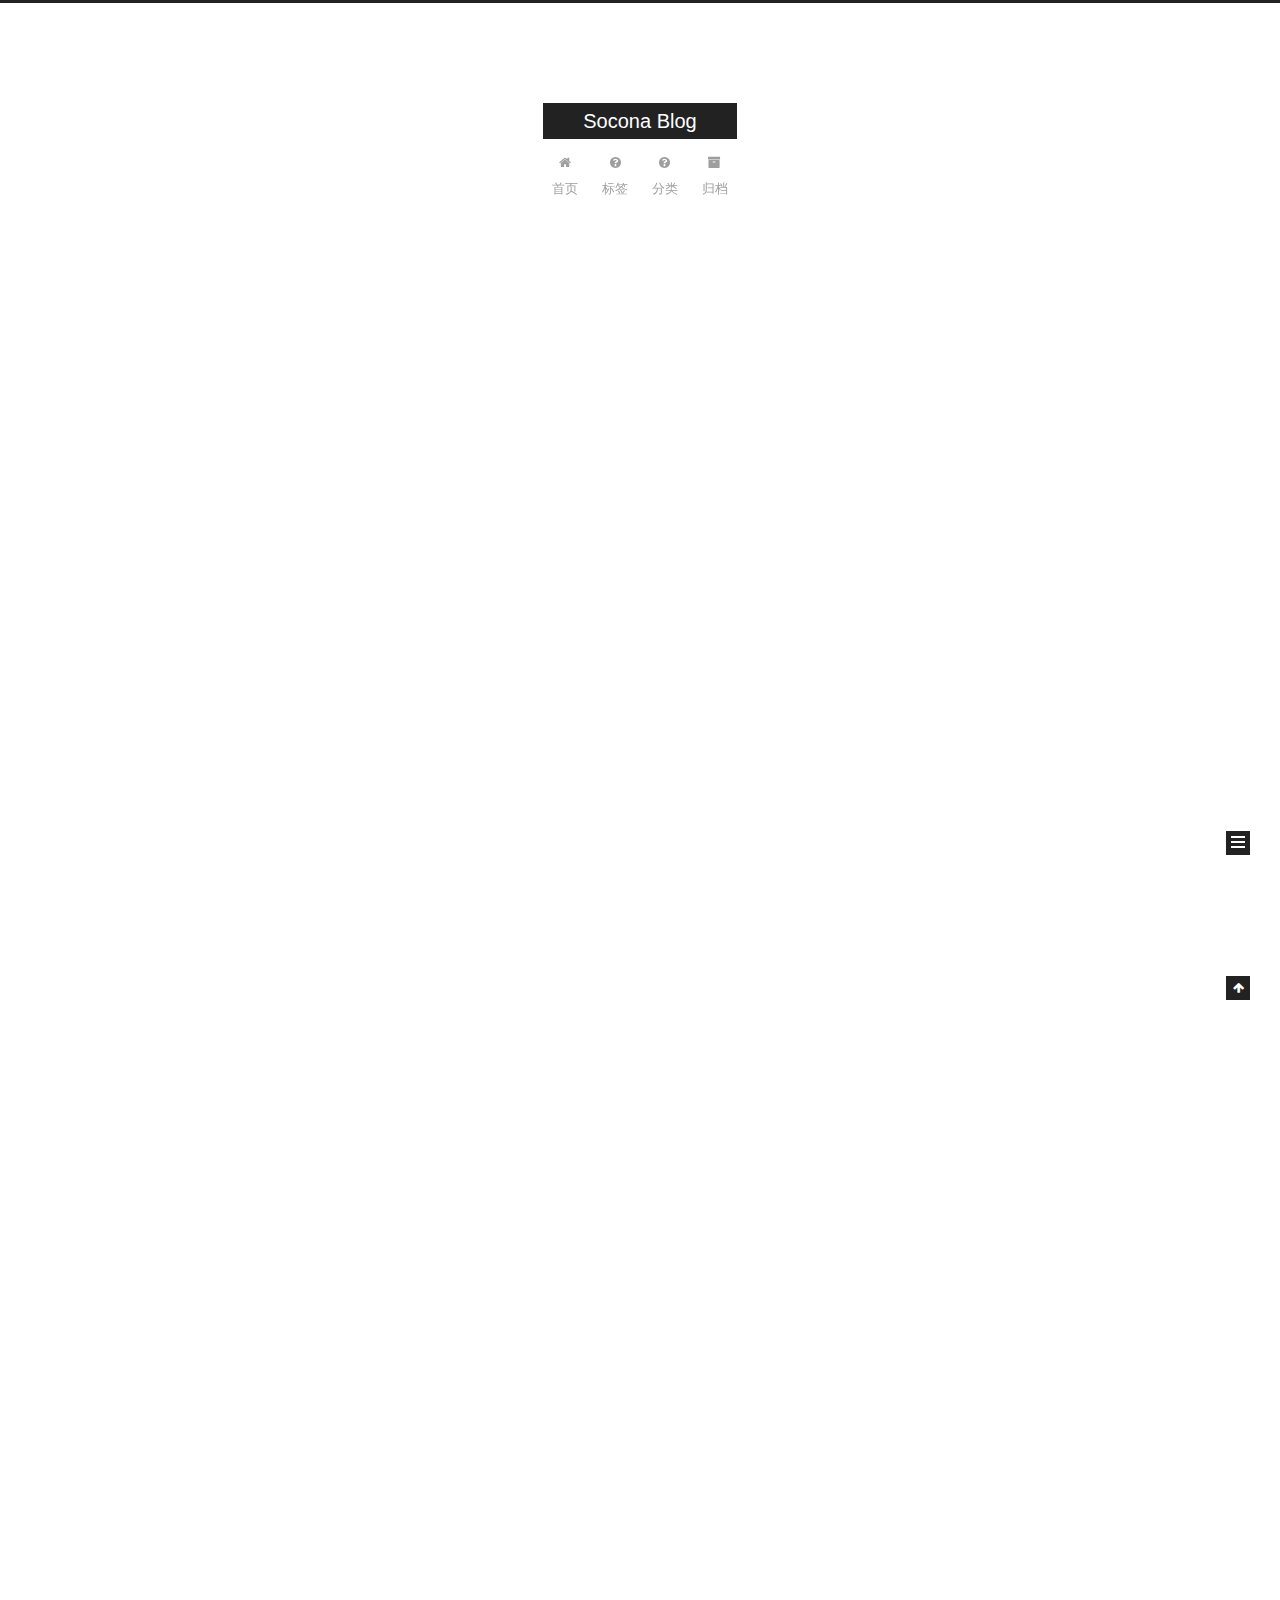
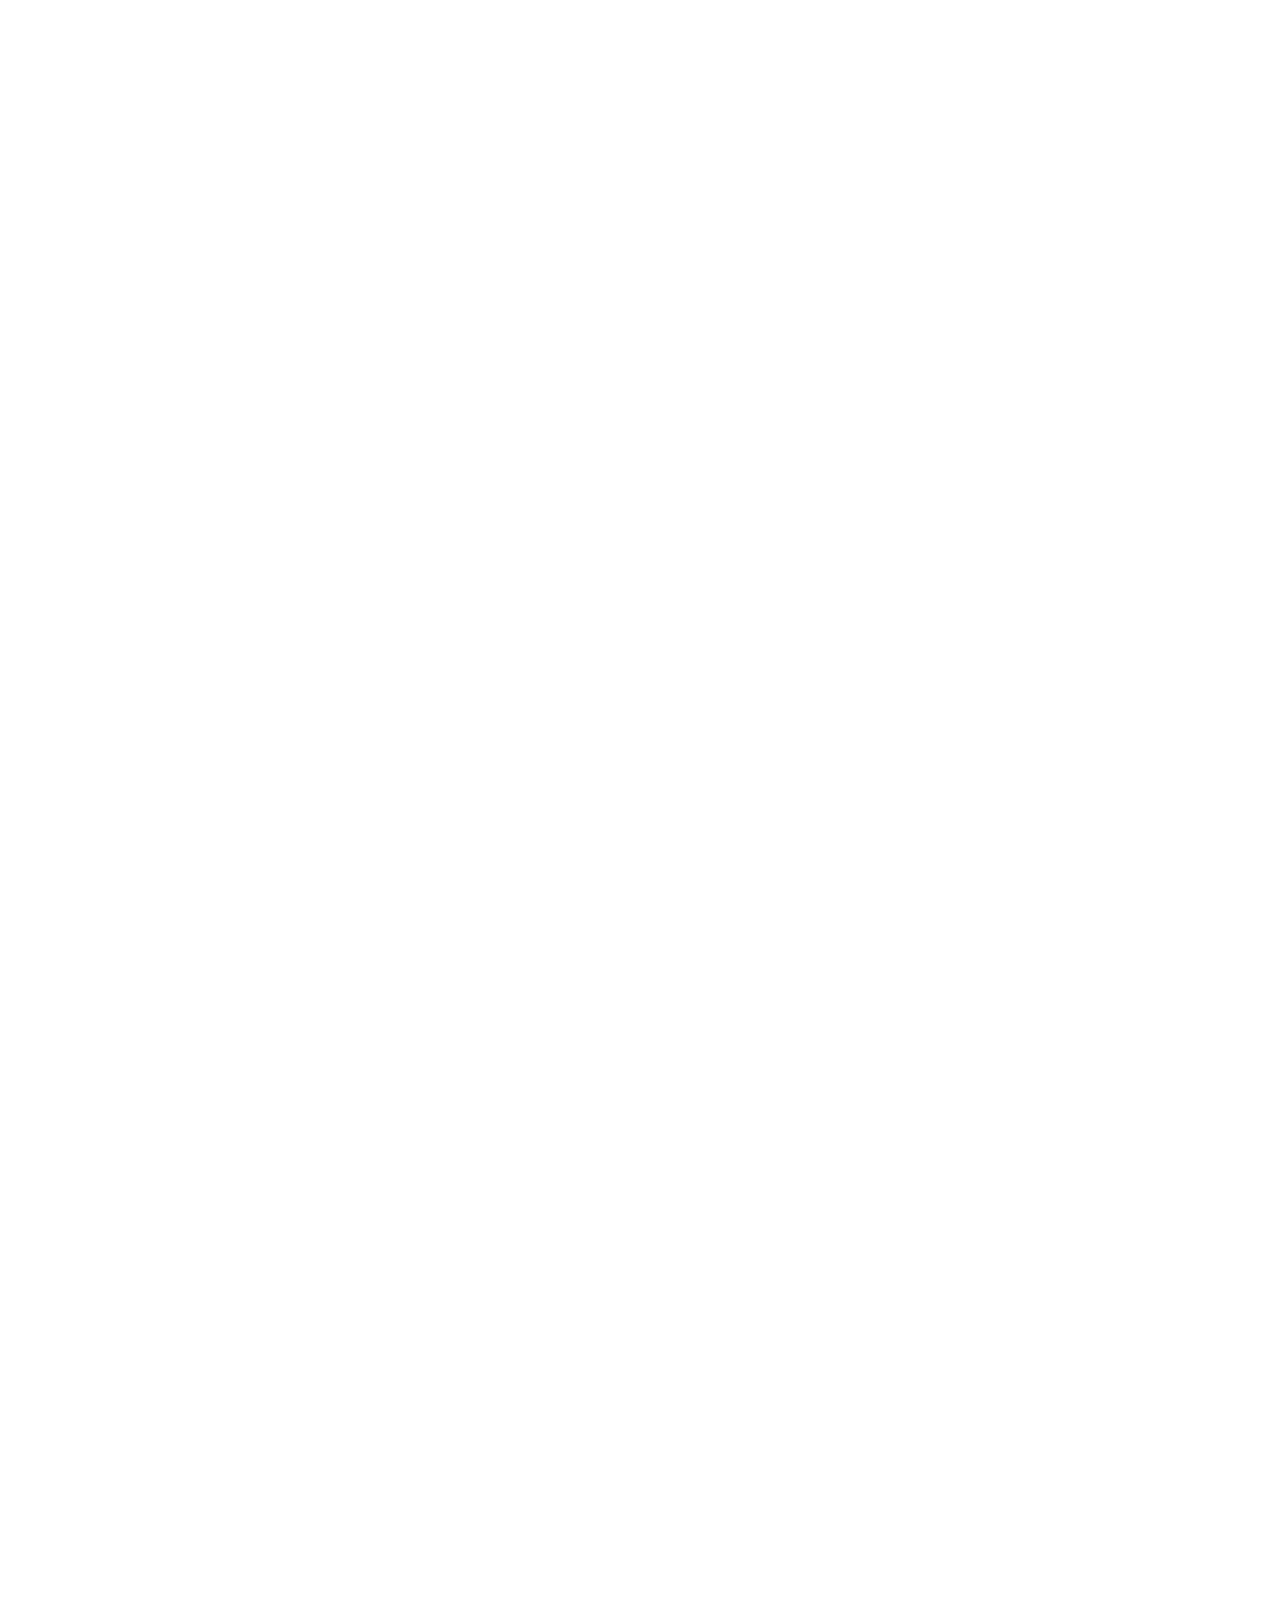
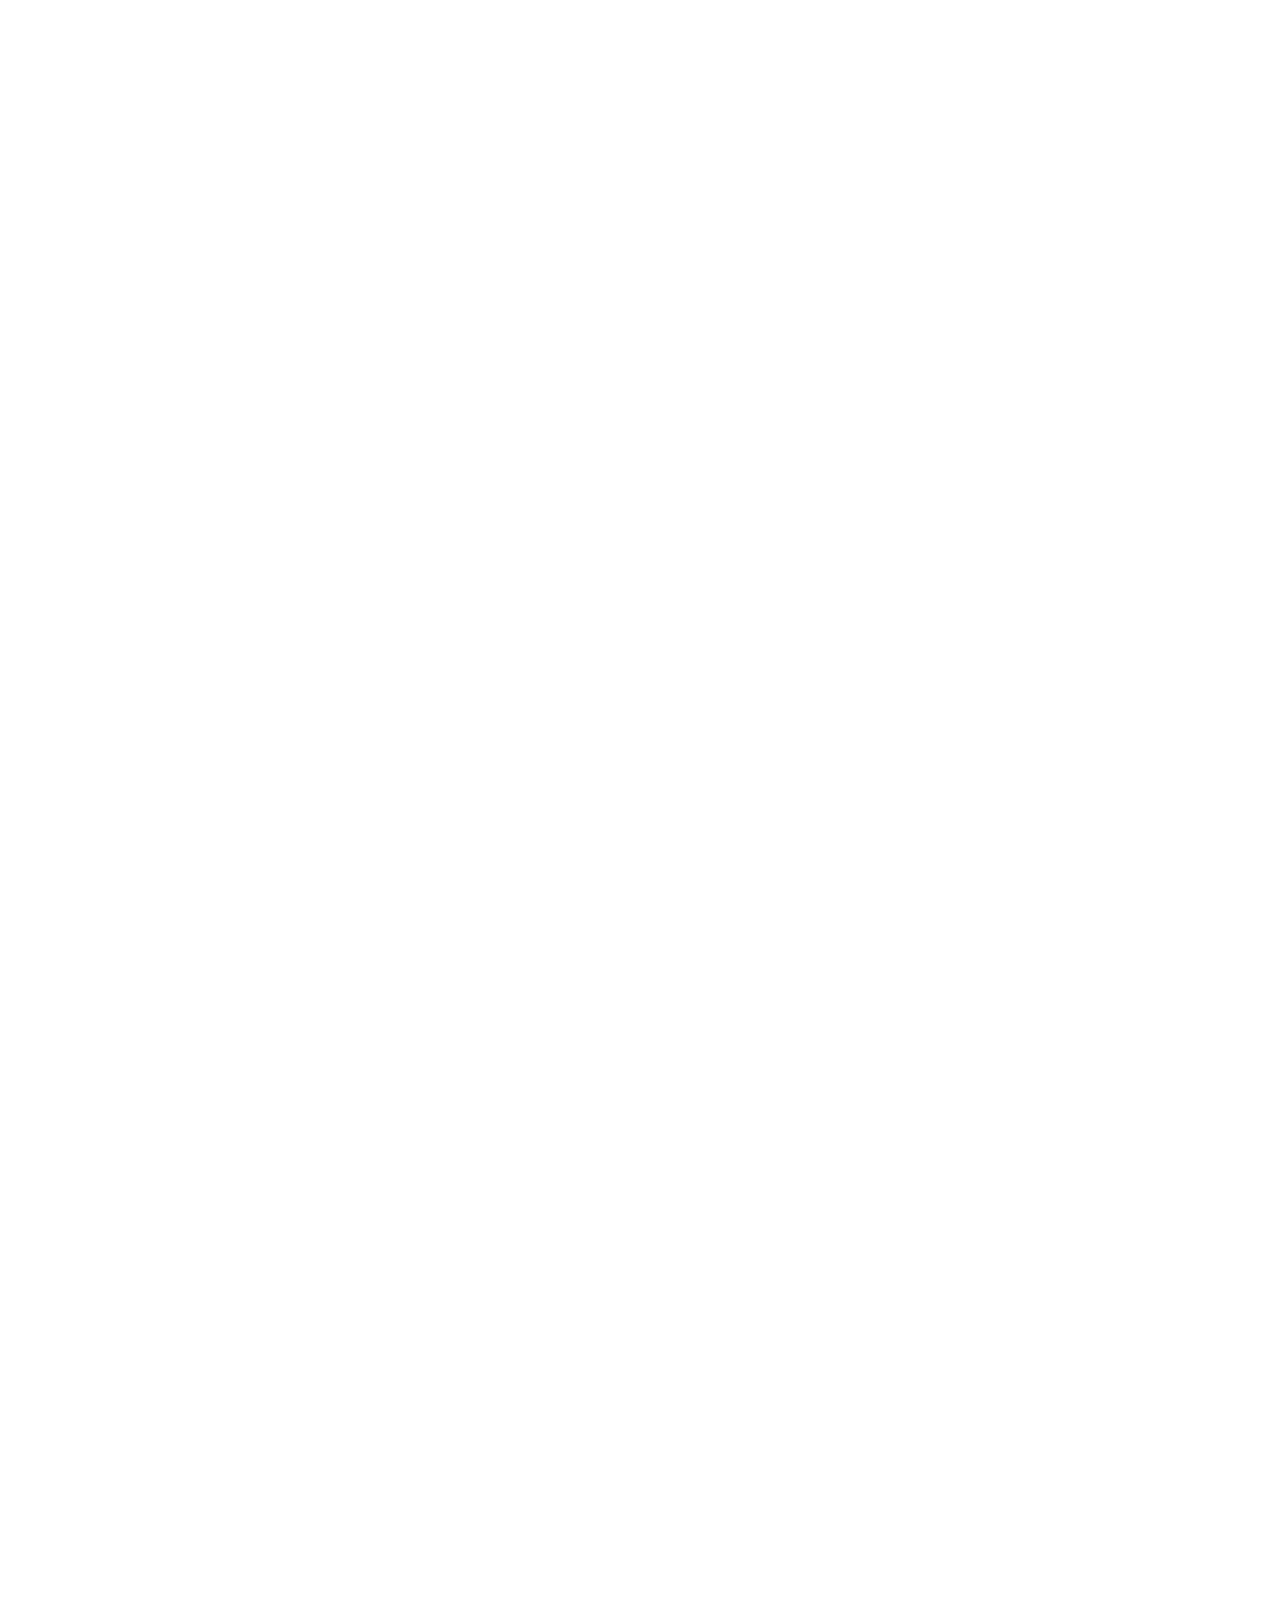
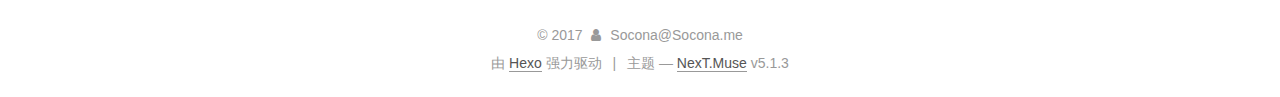
==== commit d47ea2ca: "Site updated: 2017-10-17 04:47:53" ====
--- a/index.html
+++ b/index.html
@@ -268,7 +268,7 @@
         
           <h1 class="post-title" itemprop="name headline">
                 
-                <a class="post-title-link" href="/2017/10/17/wpf-mvvm-binding-dragablz/" itemprop="url">未命名</a></h1>
+                <a class="post-title-link" href="/2017/10/17/wpf-mvvm-binding-dragablz/" itemprop="url">Dragablz的MVVM绑定初探</a></h1>
         
 
         <div class="post-meta">
@@ -280,7 +280,7 @@
               
                 <span class="post-meta-item-text">发表于</span>
               
-              <time title="创建于" itemprop="dateCreated datePublished" datetime="2017-10-17T04:32:17-04:00">
+              <time title="创建于" itemprop="dateCreated datePublished" datetime="2017-10-17T04:47:32-04:00">
                 2017-10-17
               </time>
             
@@ -413,7 +413,7 @@
               
                 <span class="post-meta-item-text">发表于</span>
               
-              <time title="创建于" itemprop="dateCreated datePublished" datetime="2017-10-17T04:32:17-04:00">
+              <time title="创建于" itemprop="dateCreated datePublished" datetime="2017-10-17T04:47:32-04:00">
                 2017-10-17
               </time>
             
@@ -497,6 +497,125 @@
 
 
     
+      
+
+  
+
+  
+  
+  
+
+  <article class="post post-type-normal" itemscope itemtype="http://schema.org/Article">
+  
+  
+  
+  <div class="post-block">
+    <link itemprop="mainEntityOfPage" href="http://blog.socona.me/2017/10/17/deep-clustering/">
+
+    <span hidden itemprop="author" itemscope itemtype="http://schema.org/Person">
+      <meta itemprop="name" content="Socona@Socona.me">
+      <meta itemprop="description" content="">
+      <meta itemprop="image" content="/images/avatar.gif">
+    </span>
+
+    <span hidden itemprop="publisher" itemscope itemtype="http://schema.org/Organization">
+      <meta itemprop="name" content="Socona Blog">
+    </span>
+
+    
+      <header class="post-header">
+
+        
+        
+          <h1 class="post-title" itemprop="name headline">
+                
+                <a class="post-title-link" href="/2017/10/17/deep-clustering/" itemprop="url">deep-clustering</a></h1>
+        
+
+        <div class="post-meta">
+          <span class="post-time">
+            
+              <span class="post-meta-item-icon">
+                <i class="fa fa-calendar-o"></i>
+              </span>
+              
+                <span class="post-meta-item-text">发表于</span>
+              
+              <time title="创建于" itemprop="dateCreated datePublished" datetime="2017-10-17T04:37:23-04:00">
+                2017-10-17
+              </time>
+            
+
+            
+
+            
+          </span>
+
+          
+
+          
+            
+          
+
+          
+          
+
+          
+
+          
+
+          
+
+        </div>
+      </header>
+    
+
+    
+    
+    
+    <div class="post-body" itemprop="articleBody">
+
+      
+      
+
+      
+        
+          
+            
+          
+        
+      
+    </div>
+    
+    
+    
+
+    
+
+    
+
+    
+
+    <footer class="post-footer">
+      
+
+      
+
+      
+
+      
+      
+        <div class="post-eof"></div>
+      
+    </footer>
+  </div>
+  
+  
+  
+  </article>
+
+
+    
   </section>
 
   
@@ -543,7 +662,7 @@
               
                 <a href="/archives/">
               
-                  <span class="site-state-item-count">2</span>
+                  <span class="site-state-item-count">3</span>
                   <span class="site-state-item-name">日志</span>
                 </a>
               </div>
--- a/css/main.css
+++ b/css/main.css
@@ -1827,7 +1827,7 @@
   width: 4px;
   height: 4px;
   border-radius: 50%;
-  background: #6bf529;
+  background: #6efff6;
 }
 .links-of-blogroll {
   font-size: 13px;
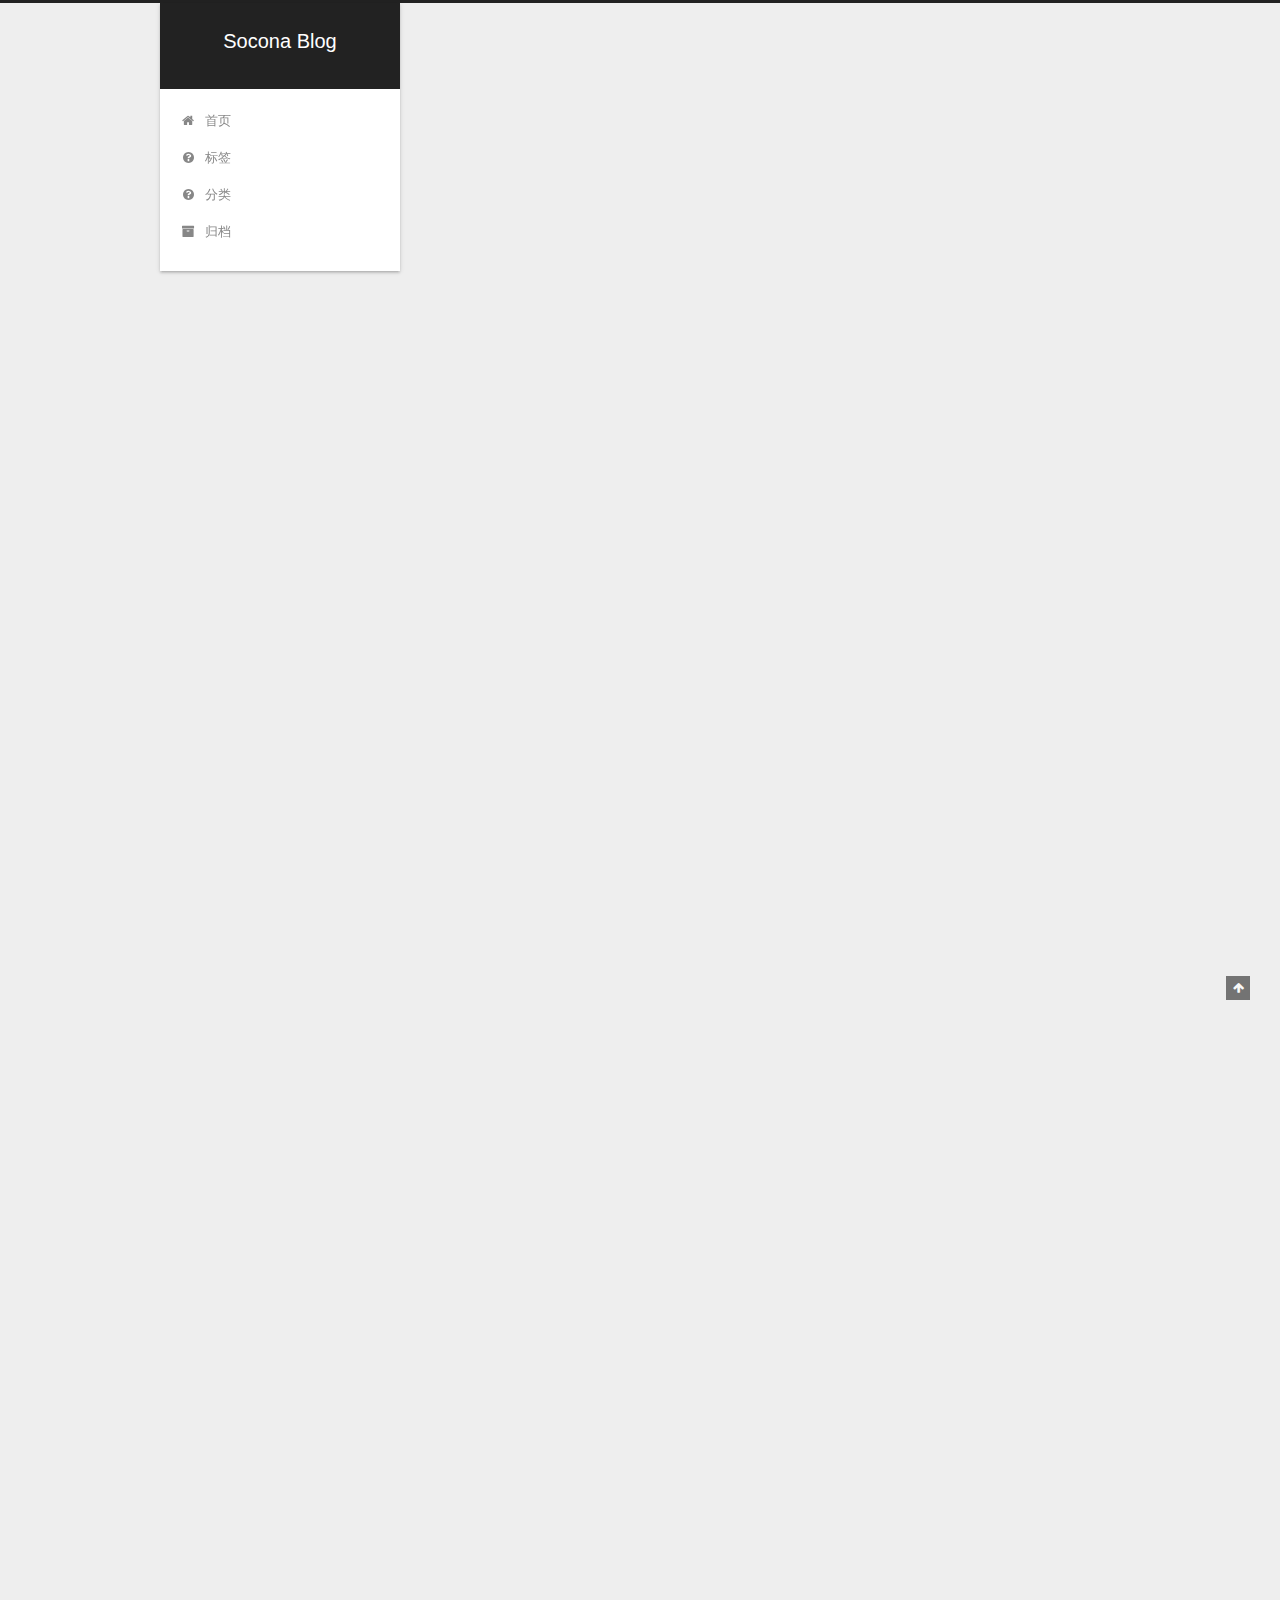
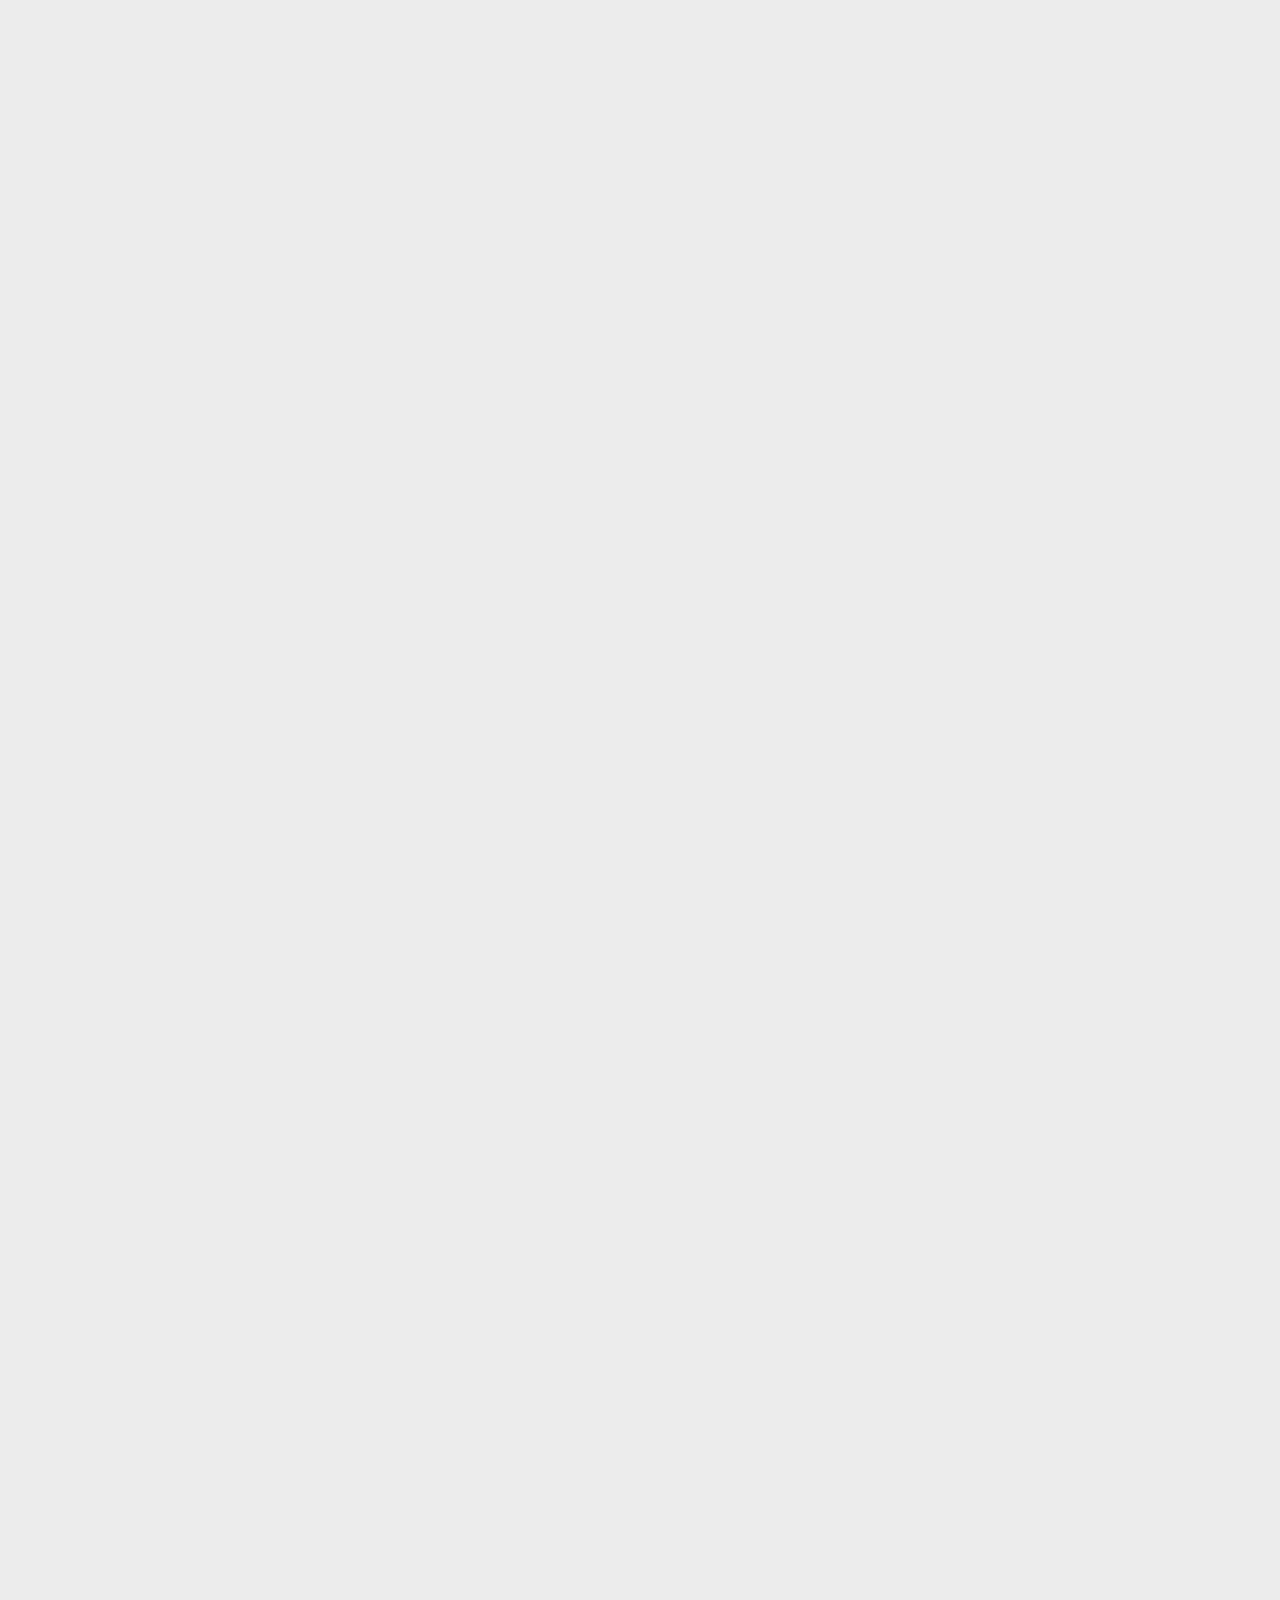
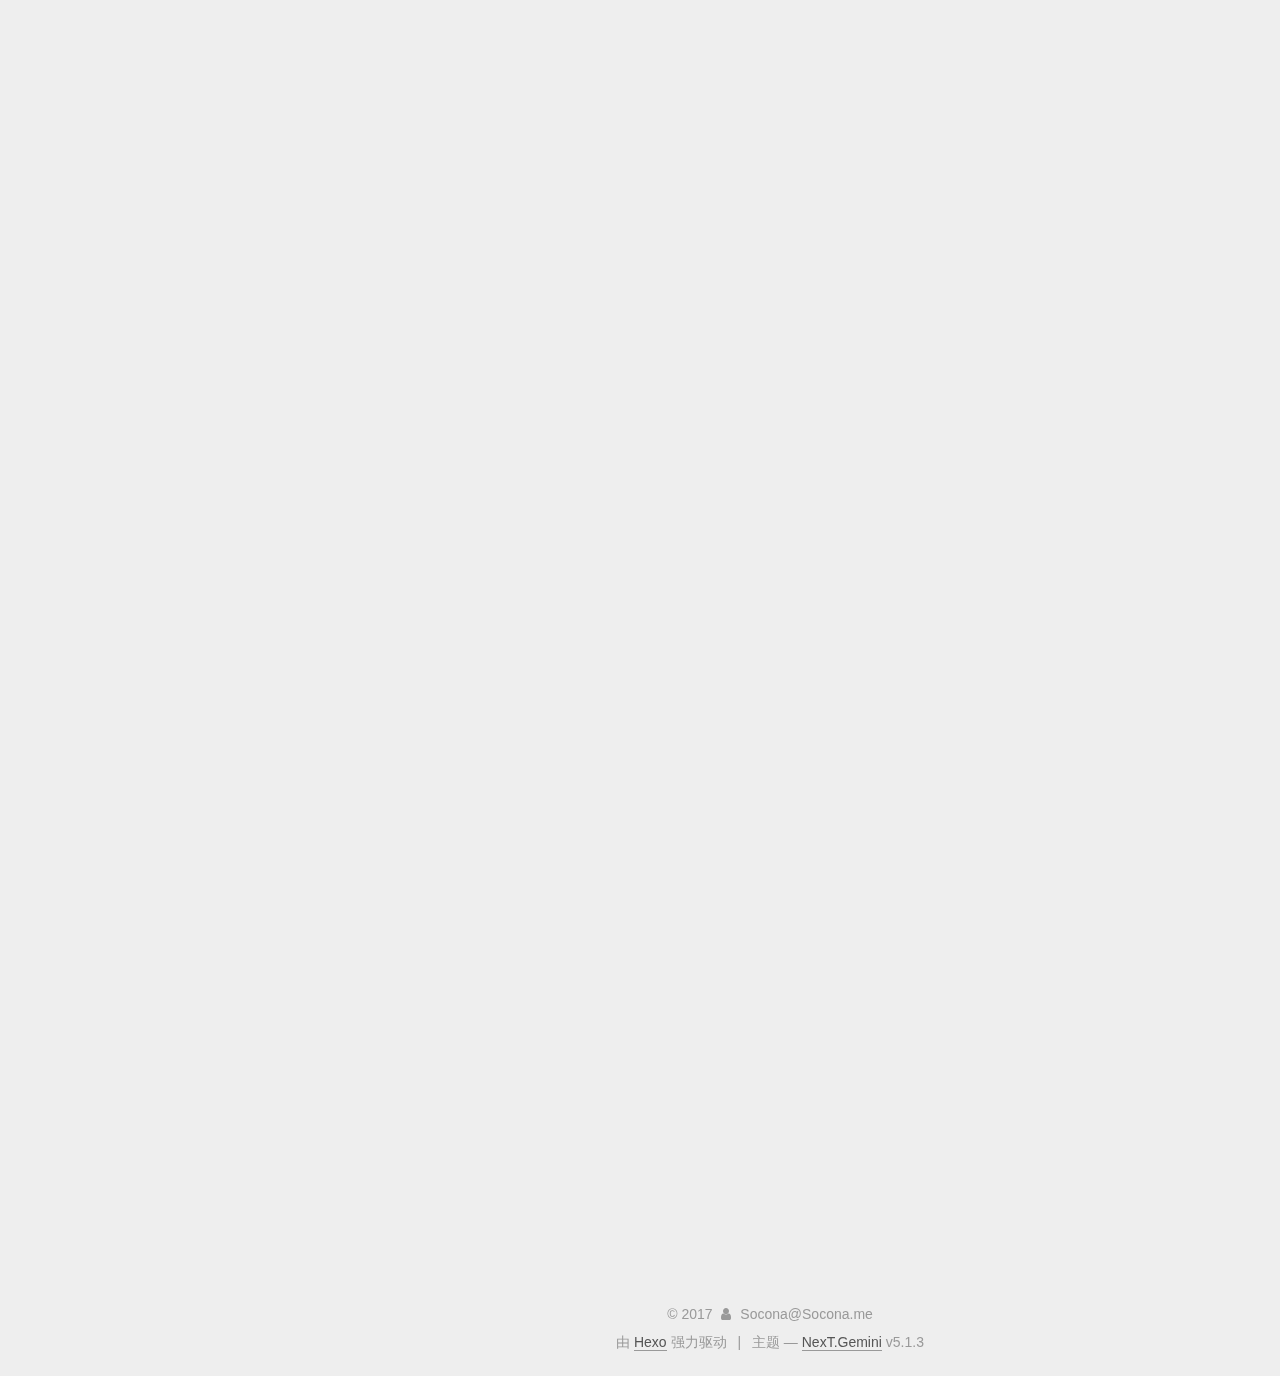
==== commit 79412edf: "Site updated: 2017-10-17 12:41:08" ====
--- a/index.html
+++ b/index.html
@@ -5,7 +5,7 @@
   
 
 
-<html class="theme-next muse use-motion" lang="zh-Hans">
+<html class="theme-next gemini use-motion" lang="zh-Hans">
 <head>
   <meta charset="UTF-8"/>
 <meta http-equiv="X-UA-Compatible" content="IE=edge" />
@@ -93,7 +93,7 @@
   var NexT = window.NexT || {};
   var CONFIG = {
     root: '/',
-    scheme: 'Muse',
+    scheme: 'Gemini',
     version: '5.1.3',
     sidebar: {"position":"left","display":"post","offset":12,"b2t":false,"scrollpercent":false,"onmobile":false},
     fancybox: true,
@@ -280,7 +280,7 @@
               
                 <span class="post-meta-item-text">发表于</span>
               
-              <time title="创建于" itemprop="dateCreated datePublished" datetime="2017-10-17T04:47:32-04:00">
+              <time title="创建于" itemprop="dateCreated datePublished" datetime="2017-10-17T12:40:54-04:00">
                 2017-10-17
               </time>
             
@@ -413,7 +413,7 @@
               
                 <span class="post-meta-item-text">发表于</span>
               
-              <time title="创建于" itemprop="dateCreated datePublished" datetime="2017-10-17T04:47:32-04:00">
+              <time title="创建于" itemprop="dateCreated datePublished" datetime="2017-10-17T12:40:54-04:00">
                 2017-10-17
               </time>
             
@@ -755,7 +755,7 @@
 
 
 
-  <div class="theme-info">主题 &mdash; <a class="theme-link" target="_blank" href="https://github.com/iissnan/hexo-theme-next">NexT.Muse</a> v5.1.3</div>
+  <div class="theme-info">主题 &mdash; <a class="theme-link" target="_blank" href="https://github.com/iissnan/hexo-theme-next">NexT.Gemini</a> v5.1.3</div>
 
 
 
@@ -841,6 +841,13 @@
   
   
 
+
+  <script type="text/javascript" src="/js/src/affix.js?v=5.1.3"></script>
+
+  <script type="text/javascript" src="/js/src/schemes/pisces.js?v=5.1.3"></script>
+
+
+
   
 
   
--- a/css/main.css
+++ b/css/main.css
@@ -189,7 +189,7 @@
   font-size: 14px;
   line-height: 2;
   color: #555;
-  background: #fff;
+  background: #eee;
 }
 @media (max-width: 767px) {
   body {
@@ -445,7 +445,7 @@
 .header-inner {
   margin: 0 auto;
   padding: 100px 0 70px;
-  width: 700px;
+  width: calc(100% - 252px);
 }
 @media (min-width: 1600px) {
   .container .header-inner {
@@ -457,7 +457,7 @@
 }
 .main-inner {
   margin: 0 auto;
-  width: 700px;
+  width: calc(100% - 252px);
 }
 @media (min-width: 1600px) {
   .container .main-inner {
@@ -474,7 +474,7 @@
 .footer-inner {
   box-sizing: border-box;
   margin: 20px auto;
-  width: 700px;
+  width: calc(100% - 252px);
 }
 @media (min-width: 1600px) {
   .container .footer-inner {
@@ -653,8 +653,8 @@
 @media (min-width: 992px) {
   .full-image.full-image.full-image {
     max-width: none;
-    width: 110%;
-    margin: 25px -5%;
+    width: 118%;
+    margin: 0 -9%;
   }
 }
 .blockquote-center,
@@ -942,7 +942,7 @@
   font-size: 14px;
   color: #fff;
   background: #222;
-  border: 2px solid #222;
+  border: 2px solid #555;
   text-decoration: none;
   border-radius: 0;
   transition-property: background-color;
@@ -953,8 +953,8 @@
 .btn:hover,
 .post-button .btn:hover {
   border-color: #222;
-  color: #222;
-  background: #fff;
+  color: #fff;
+  background: #222;
 }
 .btn-bar {
   display: block;
@@ -1059,7 +1059,7 @@
   width: 24px;
   background: #222;
   font-size: 12px;
-  opacity: 1;
+  opacity: 0.6;
   color: #fff;
   cursor: pointer;
   text-align: center;
@@ -1080,7 +1080,7 @@
   }
 }
 .back-to-top.back-to-top-on {
-  bottom: 19px;
+  bottom: 30px;
 }
 .header {
   background: transparent;
@@ -1129,7 +1129,7 @@
 .site-subtitle {
   margin-top: 10px;
   font-size: 13px;
-  color: #999;
+  color: #ddd;
 }
 .use-motion .brand {
   opacity: 0;
@@ -1202,7 +1202,8 @@
   transition-timing-function: ease-in-out;
   transition-delay: 0s;
 }
-.menu .menu-item a:hover {
+.menu .menu-item a:hover,
+.menu-item-active a {
   border-bottom-color: #222;
 }
 .menu .menu-item .fa {
@@ -1541,10 +1542,10 @@
   margin-top: 40px;
 }
 .post-button .btn {
-  color: #fff;
+  color: #555;
   font-size: 14px;
-  background: #222;
-  border-radius: 0;
+  background: #fff;
+  border-radius: 2px;
   line-height: 2;
   margin: 0 4px 8px 4px;
 }
@@ -1743,20 +1744,20 @@
   display: block;
   margin: 0 auto;
   padding: 2px;
-  max-width: 96px;
+  max-width: 120px;
   height: auto;
-  border: 2px solid #333;
+  border: 1px solid #eee;
 }
 .site-author-name {
-  margin: 5px 0 0;
+  margin: 0;
   text-align: center;
-  color: #f5f5f5;
-  font-weight: normal;
+  color: #222;
+  font-weight: 600;
 }
 .site-description {
-  margin-top: 5px;
+  margin-top: 0;
   text-align: center;
-  font-size: 14px;
+  font-size: 13px;
   color: #999;
 }
 .site-state {
@@ -1768,7 +1769,7 @@
 .site-state-item {
   display: inline-block;
   padding: 0 15px;
-  border-left: 1px solid #333;
+  border-left: 1px solid #eee;
 }
 .site-state-item:first-child {
   border-left: none;
@@ -1781,11 +1782,11 @@
   text-align: center;
   color: inherit;
   font-weight: 600;
-  font-size: 18px;
+  font-size: 16px;
 }
 .site-state-item-name {
   font-size: 13px;
-  color: inherit;
+  color: #999;
 }
 .feed-link {
   margin-top: 20px;
@@ -1827,7 +1828,7 @@
   width: 4px;
   height: 4px;
   border-radius: 50%;
-  background: #6efff6;
+  background: #8be218;
 }
 .links-of-blogroll {
   font-size: 13px;
@@ -1865,7 +1866,7 @@
   color: #555;
 }
 .sidebar-nav li:hover {
-  color: #f5f5f5;
+  color: #fc6423;
 }
 .page-post-detail .sidebar-nav-toc {
   padding: 0 5px;
@@ -1874,11 +1875,11 @@
   margin-left: 10px;
 }
 .sidebar-nav .sidebar-nav-active {
-  color: #87daff;
-  border-bottom-color: #87daff;
+  color: #fc6423;
+  border-bottom-color: #fc6423;
 }
 .sidebar-nav .sidebar-nav-active:hover {
-  color: #87daff;
+  color: #fc6423;
 }
 .sidebar-panel {
   display: none;
@@ -1911,12 +1912,12 @@
   transition-timing-function: ease-in-out;
   transition-delay: 0s;
   transition-property: all;
-  color: #999;
-  border-bottom-color: #555;
+  color: #666;
+  border-bottom-color: #ccc;
 }
 .post-toc ol a:hover {
-  color: #ccc;
-  border-bottom-color: #ccc;
+  color: #000;
+  border-bottom-color: #000;
 }
 .post-toc .nav-item {
   overflow: hidden;
@@ -1937,14 +1938,14 @@
   display: block;
 }
 .post-toc .nav .active > a {
-  color: #87daff;
-  border-bottom-color: #87daff;
+  color: #fc6423;
+  border-bottom-color: #fc6423;
 }
 .post-toc .nav .active-current > a {
-  color: #87daff;
+  color: #fc6423;
 }
 .post-toc .nav .active-current > a:hover {
-  color: #87daff;
+  color: #fc6423;
 }
 .footer {
   font-size: 14px;
@@ -2584,83 +2585,544 @@
   }
 }
 .page-post-detail .sidebar-toggle-line {
-  background: #87daff;
+  background: #fc6423;
 }
 .page-post-detail .comments {
   overflow: hidden;
 }
-@media (max-width: 767px) {
-  .header-inner,
-  .container .main-inner,
+.header {
+  position: relative;
+  margin: 0 auto;
+  width: 75%;
+}
+@media (min-width: 768px) and (max-width: 991px) {
+  .header {
+    width: auto;
+  }
+}
+@media (max-width: 767px) {
+  .header {
+    width: auto;
+  }
+}
+.header-inner {
+  position: absolute;
+  top: 0;
+  overflow: hidden;
+  padding: 0;
+  width: 240px;
+  background: #fff;
+  box-shadow: 0 2px 2px 0 rgba(0,0,0,0.12), 0 3px 1px -2px rgba(0,0,0,0.06), 0 1px 5px 0 rgba(0,0,0,0.12);
+  border-radius: initial;
+}
+@media (min-width: 1600px) {
+  .container .header-inner {
+    width: 240px;
+  }
+}
+@media (min-width: 768px) and (max-width: 991px) {
+  .header-inner {
+    position: relative;
+    width: auto;
+    border-radius: initial;
+  }
+}
+@media (max-width: 767px) {
+  .header-inner {
+    position: relative;
+    width: auto;
+    border-radius: initial;
+  }
+}
+.main:before,
+.main:after {
+  content: " ";
+  display: table;
+}
+.main:after {
+  clear: both;
+}
+@media (min-width: 768px) and (max-width: 991px) {
+  .main {
+    padding-bottom: 100px;
+  }
+}
+@media (max-width: 767px) {
+  .main {
+    padding-bottom: 100px;
+  }
+}
+.container .main-inner {
+  width: 75%;
+}
+@media (min-width: 768px) and (max-width: 991px) {
+  .container .main-inner {
+    width: auto;
+  }
+}
+@media (max-width: 767px) {
+  .container .main-inner {
+    width: auto;
+  }
+}
+.content-wrap {
+  float: right;
+  box-sizing: border-box;
+  padding: 40px;
+  width: calc(100% - 252px);
+  background: #fff;
+  min-height: 700px;
+  box-shadow: 0 2px 2px 0 rgba(0,0,0,0.12), 0 3px 1px -2px rgba(0,0,0,0.06), 0 1px 5px 0 rgba(0,0,0,0.12);
+  border-radius: initial;
+}
+@media (min-width: 768px) and (max-width: 991px) {
+  .content-wrap {
+    width: 100%;
+    padding: 20px;
+    border-radius: initial;
+  }
+}
+@media (max-width: 767px) {
+  .content-wrap {
+    width: 100%;
+    padding: 20px;
+    min-height: auto;
+    border-radius: initial;
+  }
+}
+.sidebar {
+  position: static;
+  float: left;
+  margin-top: 300px;
+  width: 240px;
+  background: #eee;
+  box-shadow: none;
+}
+@media (min-width: 768px) and (max-width: 991px) {
+  .sidebar {
+    display: none;
+  }
+}
+@media (max-width: 767px) {
+  .sidebar {
+    display: none;
+  }
+}
+.sidebar-toggle {
+  display: none;
+}
+.footer-inner {
+  width: 75%;
+  padding-left: 260px;
+}
+@media (min-width: 768px) and (max-width: 991px) {
   .footer-inner {
     width: auto;
-  }
-}
-embed {
-  display: block;
-  margin: 0px auto 25px auto;
-}
-.custom-logo .site-meta-headline {
-  text-align: center;
-}
-.custom-logo .brand {
+    padding-left: 0 !important;
+    padding-right: 0 !important;
+  }
+}
+@media (max-width: 767px) {
+  .footer-inner {
+    width: auto;
+    padding-left: 0 !important;
+    padding-right: 0 !important;
+  }
+}
+.sidebar-position-right .header-inner {
+  right: 0;
+}
+.sidebar-position-right .content-wrap {
+  float: left;
+}
+.sidebar-position-right .sidebar {
+  float: right;
+}
+.sidebar-position-right .footer-inner {
+  padding-left: 0;
+  padding-right: 260px;
+}
+.site-brand-wrapper {
+  position: relative;
+}
+.site-meta {
+  padding: 20px 0;
+  color: #fff;
+  background: #222;
+}
+@media (min-width: 768px) and (max-width: 991px) {
+  .site-meta {
+    box-shadow: 0 0 16px rgba(0,0,0,0.5);
+  }
+}
+@media (max-width: 767px) {
+  .site-meta {
+    box-shadow: 0 0 16px rgba(0,0,0,0.5);
+  }
+}
+.brand {
+  padding: 0;
   background: none;
 }
-.custom-logo .site-title {
-  margin: 10px auto 0;
-  font-size: 24px;
-  color: #222;
-}
-.custom-logo .site-title a {
-  border: none;
-}
-.custom-logo-image {
-  margin: 0 auto;
-  padding: 5px;
-  max-width: 150px;
-  background: #fff;
-}
-@media (max-width: 767px) {
-  .site-nav {
-    position: absolute;
-    left: 0;
-    top: 52px;
-    margin: 0;
-    width: 100%;
-    padding: 0;
-    background: #fff;
-    border-bottom: 1px solid #ddd;
-    z-index: 1;
-  }
-}
-@media (max-width: 767px) {
-  .menu {
-    text-align: left;
-  }
-}
-@media (max-width: 767px) {
-  .menu .menu-item {
-    display: block;
-    margin: 0 10px;
-    vertical-align: top;
-  }
-}
-@media (max-width: 767px) {
-  .menu .menu-item br {
-    display: none;
-  }
-}
-@media (max-width: 767px) {
-  .menu .menu-item a {
-    padding: 5px 10px;
-  }
-}
-.menu .menu-item .fa {
-  margin-right: 0;
+.brand:hover {
+  color: #fff;
+}
+.site-subtitle {
+  margin: 10px 10px 0;
+  font-weight: initial;
 }
 .site-search form {
   display: none;
 }
+.site-nav {
+  border-top: none;
+}
+@media (min-width: 768px) and (max-width: 991px) {
+  .site-nav {
+    display: none !important;
+  }
+}
+@media (min-width: 768px) and (max-width: 991px) {
+  .site-nav-on {
+    display: block !important;
+  }
+}
+.menu .menu-item {
+  display: block;
+  margin: 0;
+}
+.menu .menu-item a {
+  position: relative;
+  box-sizing: border-box;
+  padding: 5px 20px;
+  text-align: left;
+  line-height: inherit;
+  transition-property: background-color;
+  transition-duration: 0.2s;
+  transition-timing-function: ease-in-out;
+  transition-delay: 0s;
+}
+.menu .menu-item a:hover,
+.menu-item-active a {
+  background: #f9f9f9;
+  border-bottom-color: #fff;
+}
+.menu .menu-item br {
+  display: none;
+}
+.menu-item-active a:after {
+  content: " ";
+  position: absolute;
+  top: 50%;
+  margin-top: -3px;
+  right: 15px;
+  width: 6px;
+  height: 6px;
+  border-radius: 50%;
+  background-color: #bbb;
+}
+.btn-bar {
+  background-color: #fff;
+}
+.site-nav-toggle {
+  left: 20px;
+  top: 50%;
+  -webkit-transform: translateY(-50%);
+  -webkit-transform: translateY(-50%);
+  -moz-transform: translateY(-50%);
+  -ms-transform: translateY(-50%);
+  -o-transform: translateY(-50%);
+  transform: translateY(-50%);
+}
+@media (min-width: 768px) and (max-width: 991px) {
+  .site-nav-toggle {
+    display: block;
+  }
+}
+.use-motion .sidebar .motion-element {
+  opacity: 1;
+}
+.sidebar {
+  margin-left: -50%;
+  right: auto;
+  bottom: auto;
+  -webkit-transform: none;
+}
+.sidebar-inner {
+  box-sizing: border-box;
+  width: 240px;
+  color: #555;
+  background: #fff;
+  box-shadow: 0 2px 2px 0 rgba(0,0,0,0.12), 0 3px 1px -2px rgba(0,0,0,0.06), 0 1px 5px 0 rgba(0,0,0,0.12), 0 -1px 0.5px 0 rgba(0,0,0,0.09);
+  border-radius: initial;
+  opacity: 0;
+}
+.sidebar-inner.affix {
+  position: fixed;
+  top: 12px;
+}
+.sidebar-inner.affix-bottom {
+  position: absolute;
+}
+.site-overview {
+  margin: 0 2px;
+  text-align: left;
+}
+.site-author:before,
+.site-author:after {
+  content: " ";
+  display: table;
+}
+.site-author:after {
+  clear: both;
+}
+.sidebar a {
+  color: #555;
+}
+.sidebar a:hover {
+  color: #222;
+}
+.site-state-item {
+  padding: 0 10px;
+}
+.links-of-author-item a:before {
+  display: none;
+}
+.links-of-author-item a {
+  border-bottom: none;
+  text-decoration: underline;
+}
+.feed-link {
+  border-top: 1px dotted #ccc;
+  border-bottom: 1px dotted #ccc;
+  text-align: center;
+}
+.feed-link a {
+  display: block;
+  color: #fc6423;
+  border: none;
+}
+.feed-link a:hover {
+  background: none;
+  color: #e34603;
+}
+.feed-link a:hover i {
+  color: #e34603;
+}
+.links-of-author {
+  display: flex;
+  flex-wrap: wrap;
+  justify-content: center;
+}
+.links-of-author-item {
+  margin: 5px 0 0;
+  width: 50%;
+}
+.links-of-author-item a {
+  max-width: 216px;
+  box-sizing: border-box;
+  display: inline-block;
+  margin-right: 0;
+  margin-bottom: 0;
+  padding: 0 5px;
+  overflow: hidden;
+  white-space: nowrap;
+  text-overflow: ellipsis;
+}
+.links-of-author-item a {
+  display: block;
+  text-decoration: none;
+}
+.links-of-author-item a:hover {
+  border-radius: 4px;
+  background: #eee;
+}
+.links-of-author-item .fa {
+  margin-right: 2px;
+  font-size: 16px;
+}
+.links-of-author-item .fa-globe {
+  font-size: 15px;
+}
+.links-of-blogroll {
+  text-align: center;
+  margin-top: 20px;
+  padding: 3px 0 0;
+  border-top: 1px dotted #ccc;
+}
+.links-of-blogroll-title {
+  margin-top: 0;
+}
+.links-of-blogroll-item {
+  padding: 0;
+}
+.links-of-blogroll-inline:before,
+.links-of-blogroll-inline:after {
+  content: " ";
+  display: table;
+}
+.links-of-blogroll-inline:after {
+  clear: both;
+}
 .links-of-blogroll-inline .links-of-blogroll-item {
-  display: inline-block;
-}
+  margin: 5px 0 0;
+  width: 50%;
+  display: inline-block;
+  width: unset;
+}
+.links-of-blogroll-inline .links-of-blogroll-item a {
+  max-width: 216px;
+  box-sizing: border-box;
+  display: inline-block;
+  margin-right: 0;
+  margin-bottom: 0;
+  padding: 0 5px;
+  overflow: hidden;
+  white-space: nowrap;
+  text-overflow: ellipsis;
+}
+.content-wrap {
+  padding: initial;
+  background: initial;
+  box-shadow: initial;
+  border-radius: initial;
+}
+.post-block {
+  padding: 40px;
+  background: #fff;
+  box-shadow: 0 2px 2px 0 rgba(0,0,0,0.12), 0 3px 1px -2px rgba(0,0,0,0.06), 0 1px 5px 0 rgba(0,0,0,0.12);
+  border-radius: initial;
+}
+#posts > article + article .post-block {
+  margin-top: 12px;
+  box-shadow: 0 2px 2px 0 rgba(0,0,0,0.12), 0 3px 1px -2px rgba(0,0,0,0.06), 0 1px 5px 0 rgba(0,0,0,0.12), 0 -1px 0.5px 0 rgba(0,0,0,0.09);
+  border-radius: initial;
+}
+.comments {
+  padding: 40px;
+  margin: initial;
+  margin-top: 12px;
+  background: #fff;
+  box-shadow: 0 2px 2px 0 rgba(0,0,0,0.12), 0 3px 1px -2px rgba(0,0,0,0.06), 0 1px 5px 0 rgba(0,0,0,0.12), 0 -1px 0.5px 0 rgba(0,0,0,0.09);
+  border-radius: initial;
+}
+.posts-expand {
+  padding-top: initial;
+}
+.post-nav-divider {
+  width: 4%;
+}
+.post-nav-item {
+  width: 48%;
+}
+.post-eof,
+.post-spread {
+  display: none !important;
+}
+.pagination {
+  margin: 12px 0 0;
+  border-top: initial;
+  background: #fff;
+  box-shadow: 0 2px 2px 0 rgba(0,0,0,0.12), 0 3px 1px -2px rgba(0,0,0,0.06), 0 1px 5px 0 rgba(0,0,0,0.12), 0 -1px 0.5px 0 rgba(0,0,0,0.09);
+  border-radius: initial;
+  padding: 10px 0 10px;
+}
+.pagination .prev,
+.pagination .next,
+.pagination .page-number {
+  margin-bottom: initial;
+  top: initial;
+}
+.main {
+  padding-bottom: initial;
+}
+.footer {
+  bottom: auto;
+}
+.post-header h1,
+.post-header h2 {
+  margin: initial;
+}
+.posts-expand .post-title-link {
+  line-height: inherit;
+}
+.posts-expand .post-title {
+  font-size: 1.7em;
+}
+.post-body h1 {
+  font-size: 1.6em;
+  border-bottom: 1px solid #eee;
+}
+.post-body h2 {
+  font-size: 1.45em;
+  border-bottom: 1px solid #eee;
+}
+.post-body h3 {
+  font-size: 1.3em;
+  border-bottom: 1px dotted #eee;
+}
+.post-body h4 {
+  font-size: 1.2em;
+}
+.post-body h5 {
+  font-size: 1.07em;
+}
+.post-body h6 {
+  font-size: 1.03em;
+}
+@media (min-width: 768px) and (max-width: 991px) {
+  .content-wrap {
+    padding: 10px;
+  }
+  .posts-expand {
+    margin: initial;
+  }
+  .posts-expand .post-button {
+    margin-top: 20px;
+  }
+  .post-block {
+    padding: 20px;
+    box-shadow: 0 2px 2px 0 rgba(0,0,0,0.12), 0 3px 1px -2px rgba(0,0,0,0.06), 0 1px 5px 0 rgba(0,0,0,0.12), 0 -1px 0.5px 0 rgba(0,0,0,0.09);
+    border-radius: initial;
+  }
+  #posts > article + article .post-block {
+    margin-top: 10px;
+  }
+  .comments {
+    margin-top: 10px;
+    padding: 10px 20px;
+  }
+  .pagination {
+    margin: 10px 0 0;
+  }
+}
+@media (max-width: 767px) {
+  .content-wrap {
+    padding: 8px;
+  }
+  .posts-expand {
+    margin: initial;
+  }
+  .posts-expand .post-button {
+    margin-top: 12px;
+  }
+  .posts-expand img {
+    padding: initial !important;
+  }
+  .post-block {
+    padding: 12px;
+    min-height: auto;
+    box-shadow: 0 2px 2px 0 rgba(0,0,0,0.12), 0 3px 1px -2px rgba(0,0,0,0.06), 0 1px 5px 0 rgba(0,0,0,0.12), 0 -1px 0.5px 0 rgba(0,0,0,0.09);
+    border-radius: initial;
+  }
+  #posts > article + article .post-block {
+    margin-top: 8px;
+  }
+  .comments {
+    margin-top: 8px;
+    padding: 0 12px;
+  }
+  .pagination {
+    margin: 8px 0 0;
+  }
+}
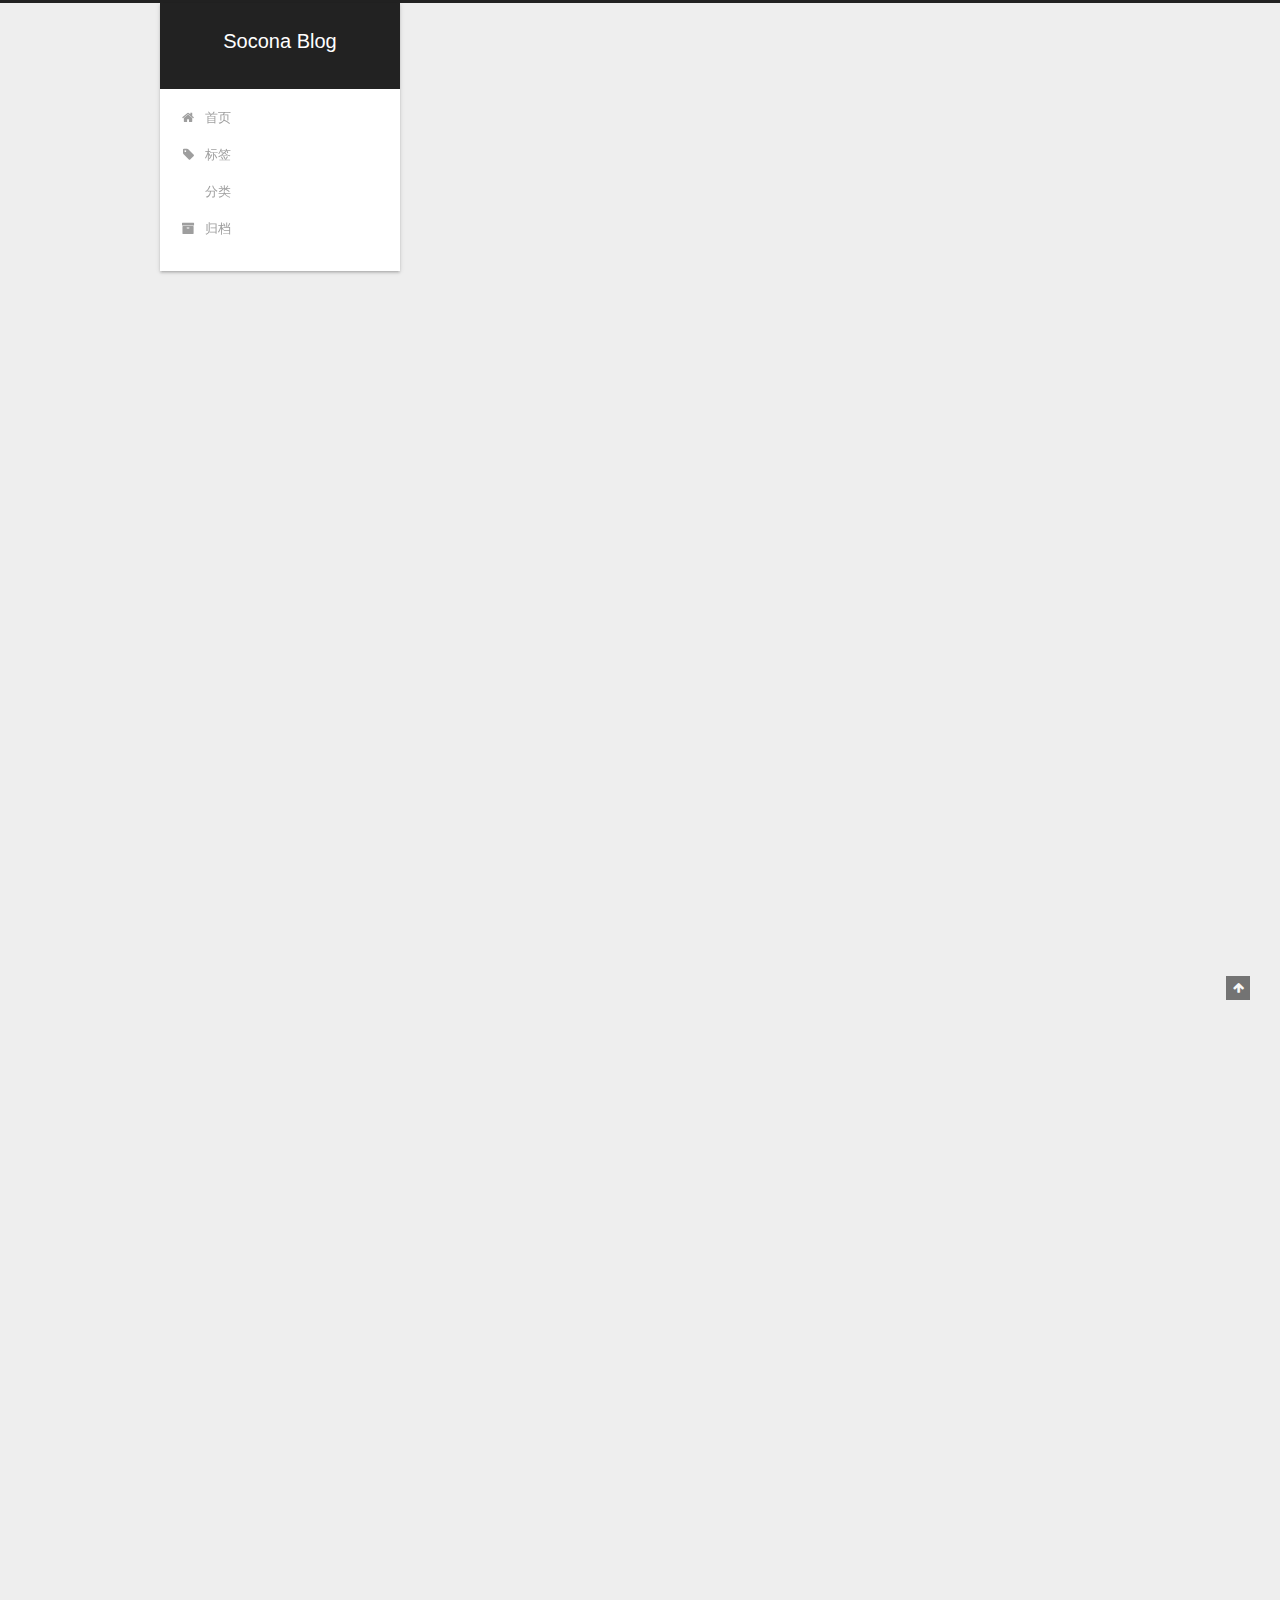
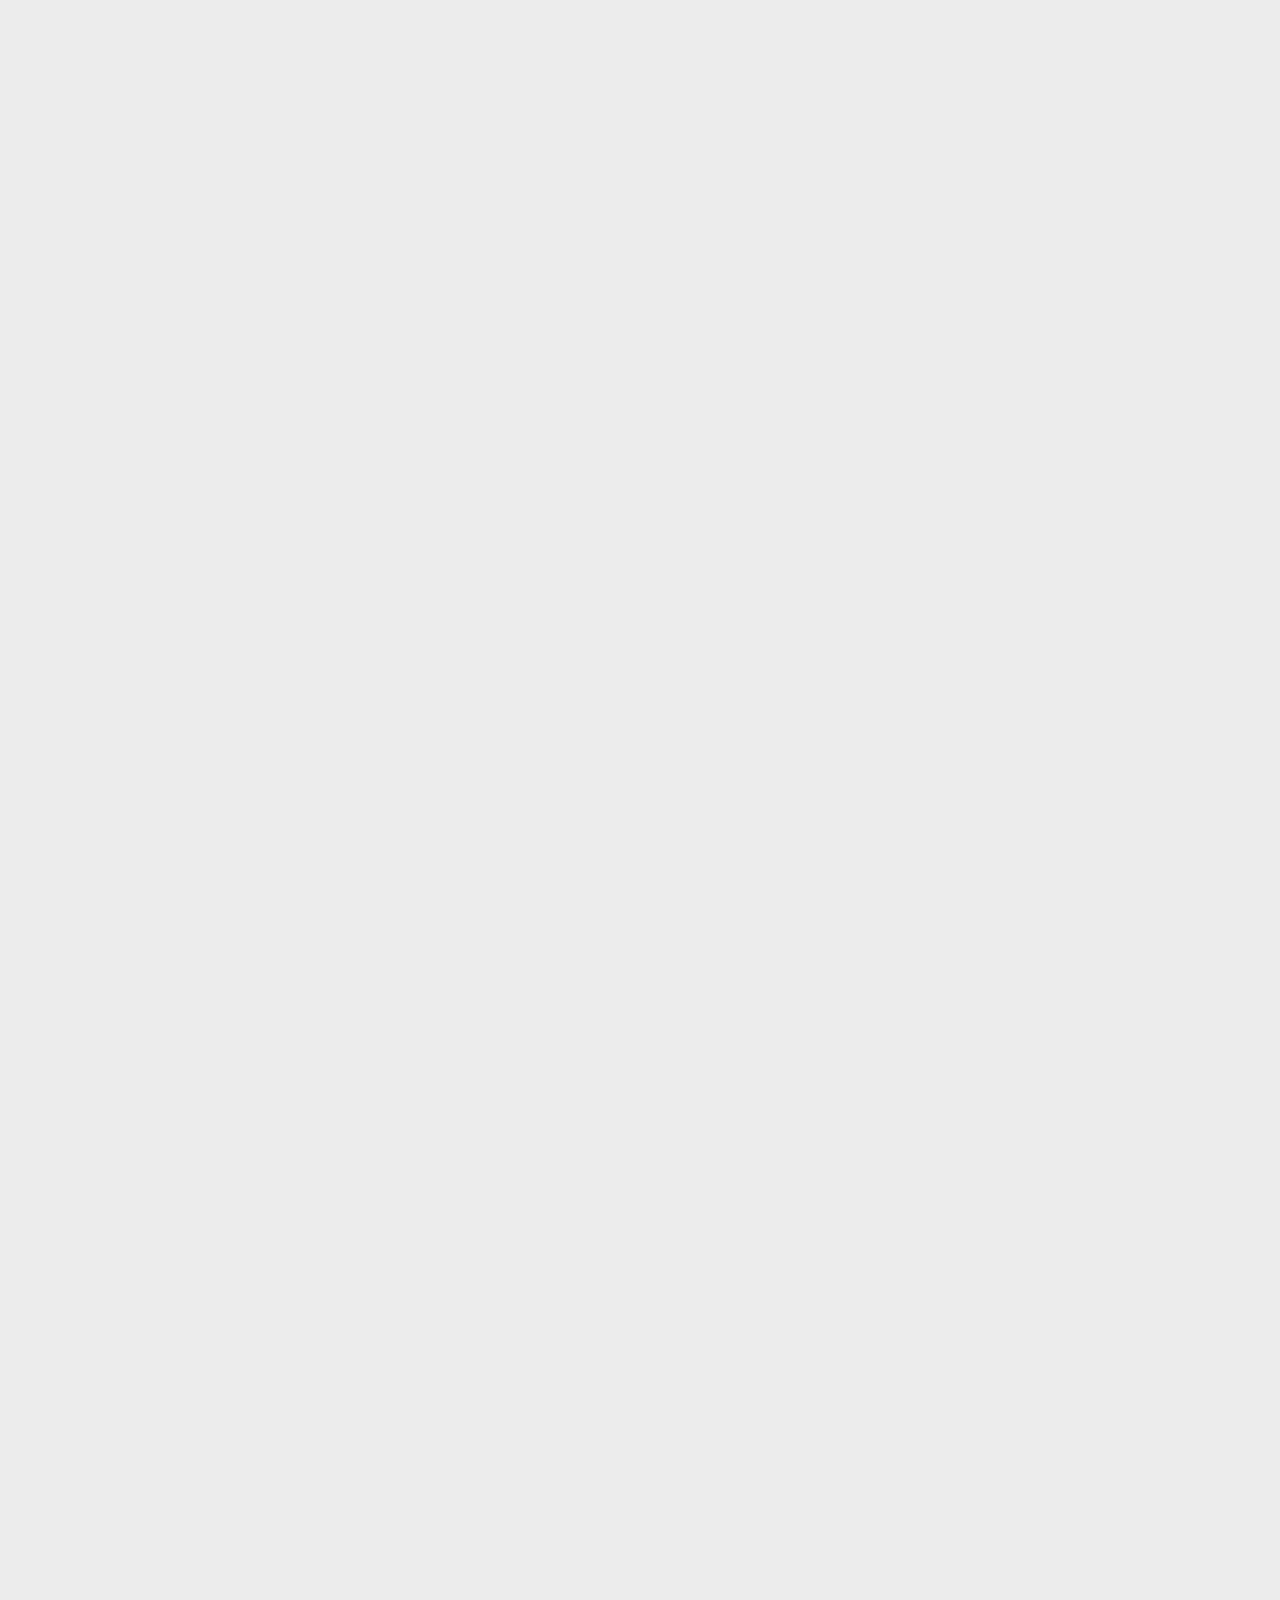
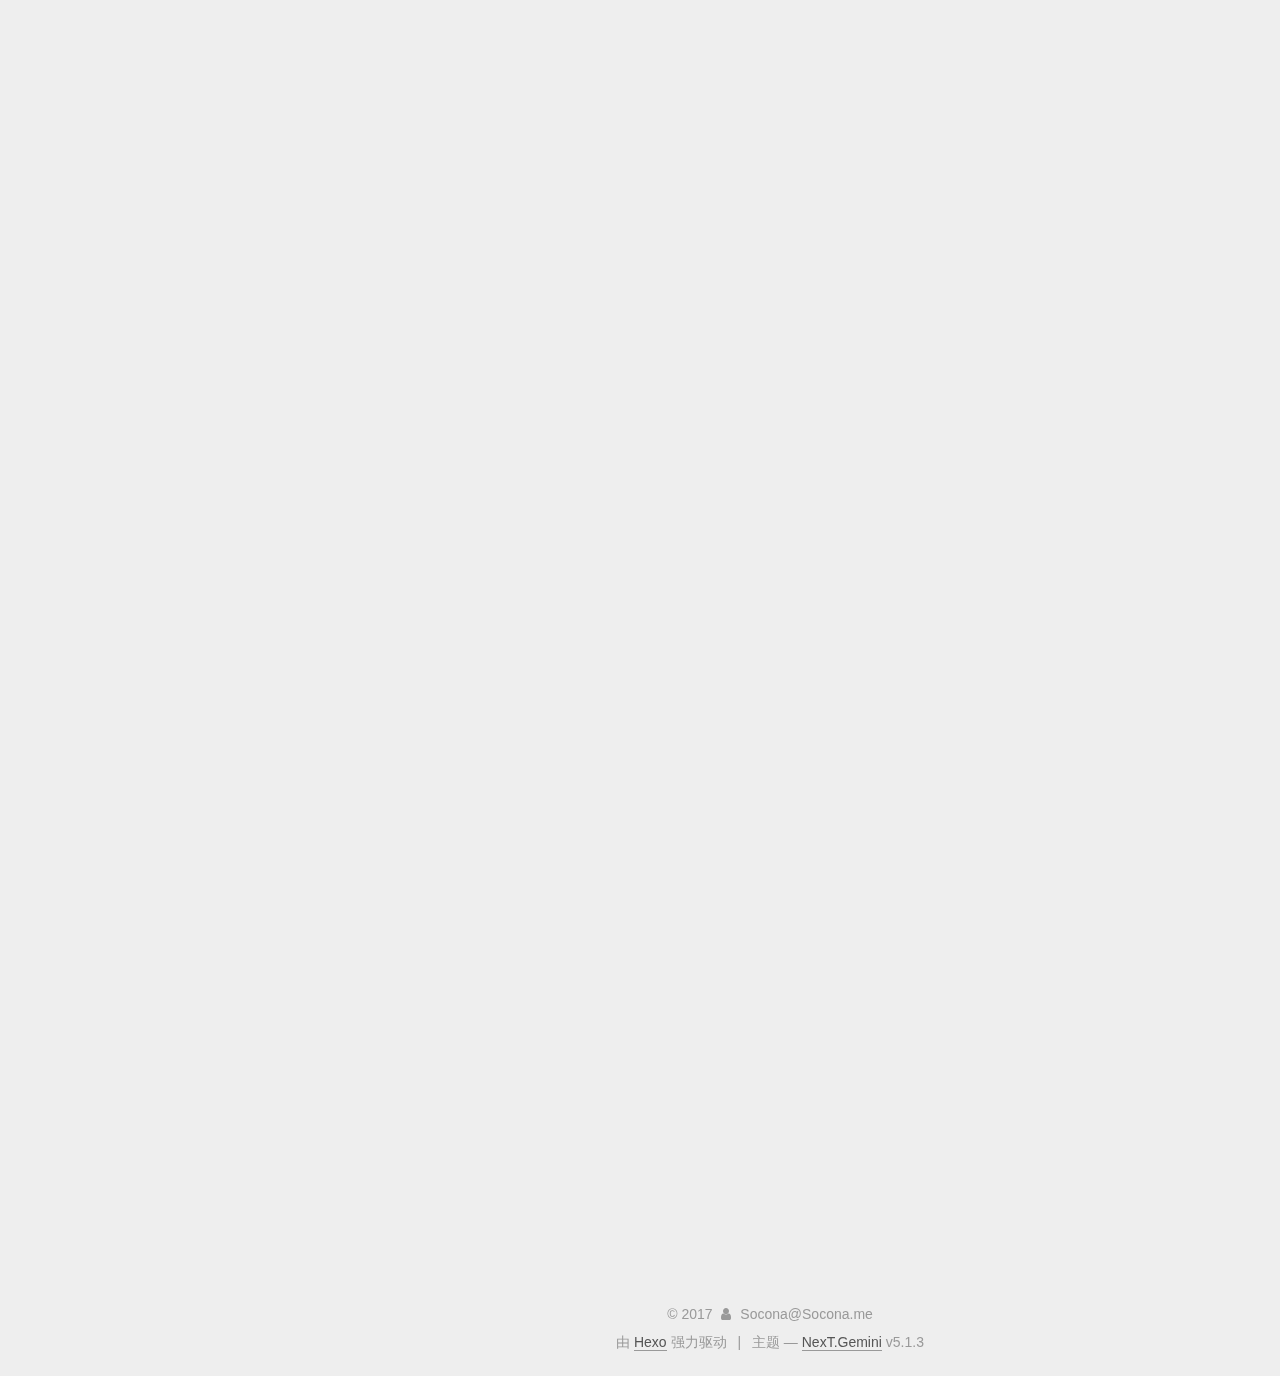
==== commit 2d836848: "Site updated: 2017-10-17 12:48:08" ====
--- a/index.html
+++ b/index.html
@@ -190,7 +190,7 @@
         <li class="menu-item menu-item-tags">
           <a href="/tags" rel="section">
             
-              <i class="menu-item-icon fa fa-fw fa-question-circle"></i> <br />
+              <i class="menu-item-icon fa fa-fw fa-tag"></i> <br />
             
             标签
           </a>
@@ -200,7 +200,7 @@
         <li class="menu-item menu-item-categories">
           <a href="/categories" rel="section">
             
-              <i class="menu-item-icon fa fa-fw fa-question-circle"></i> <br />
+              <i class="menu-item-icon fa fa-fw fa-category"></i> <br />
             
             分类
           </a>
@@ -280,7 +280,7 @@
               
                 <span class="post-meta-item-text">发表于</span>
               
-              <time title="创建于" itemprop="dateCreated datePublished" datetime="2017-10-17T12:40:54-04:00">
+              <time title="创建于" itemprop="dateCreated datePublished" datetime="2017-10-17T12:48:00-04:00">
                 2017-10-17
               </time>
             
@@ -413,7 +413,7 @@
               
                 <span class="post-meta-item-text">发表于</span>
               
-              <time title="创建于" itemprop="dateCreated datePublished" datetime="2017-10-17T12:40:54-04:00">
+              <time title="创建于" itemprop="dateCreated datePublished" datetime="2017-10-17T12:48:00-04:00">
                 2017-10-17
               </time>
             
--- a/css/main.css
+++ b/css/main.css
@@ -1828,7 +1828,7 @@
   width: 4px;
   height: 4px;
   border-radius: 50%;
-  background: #8be218;
+  background: #c45ed5;
 }
 .links-of-blogroll {
   font-size: 13px;
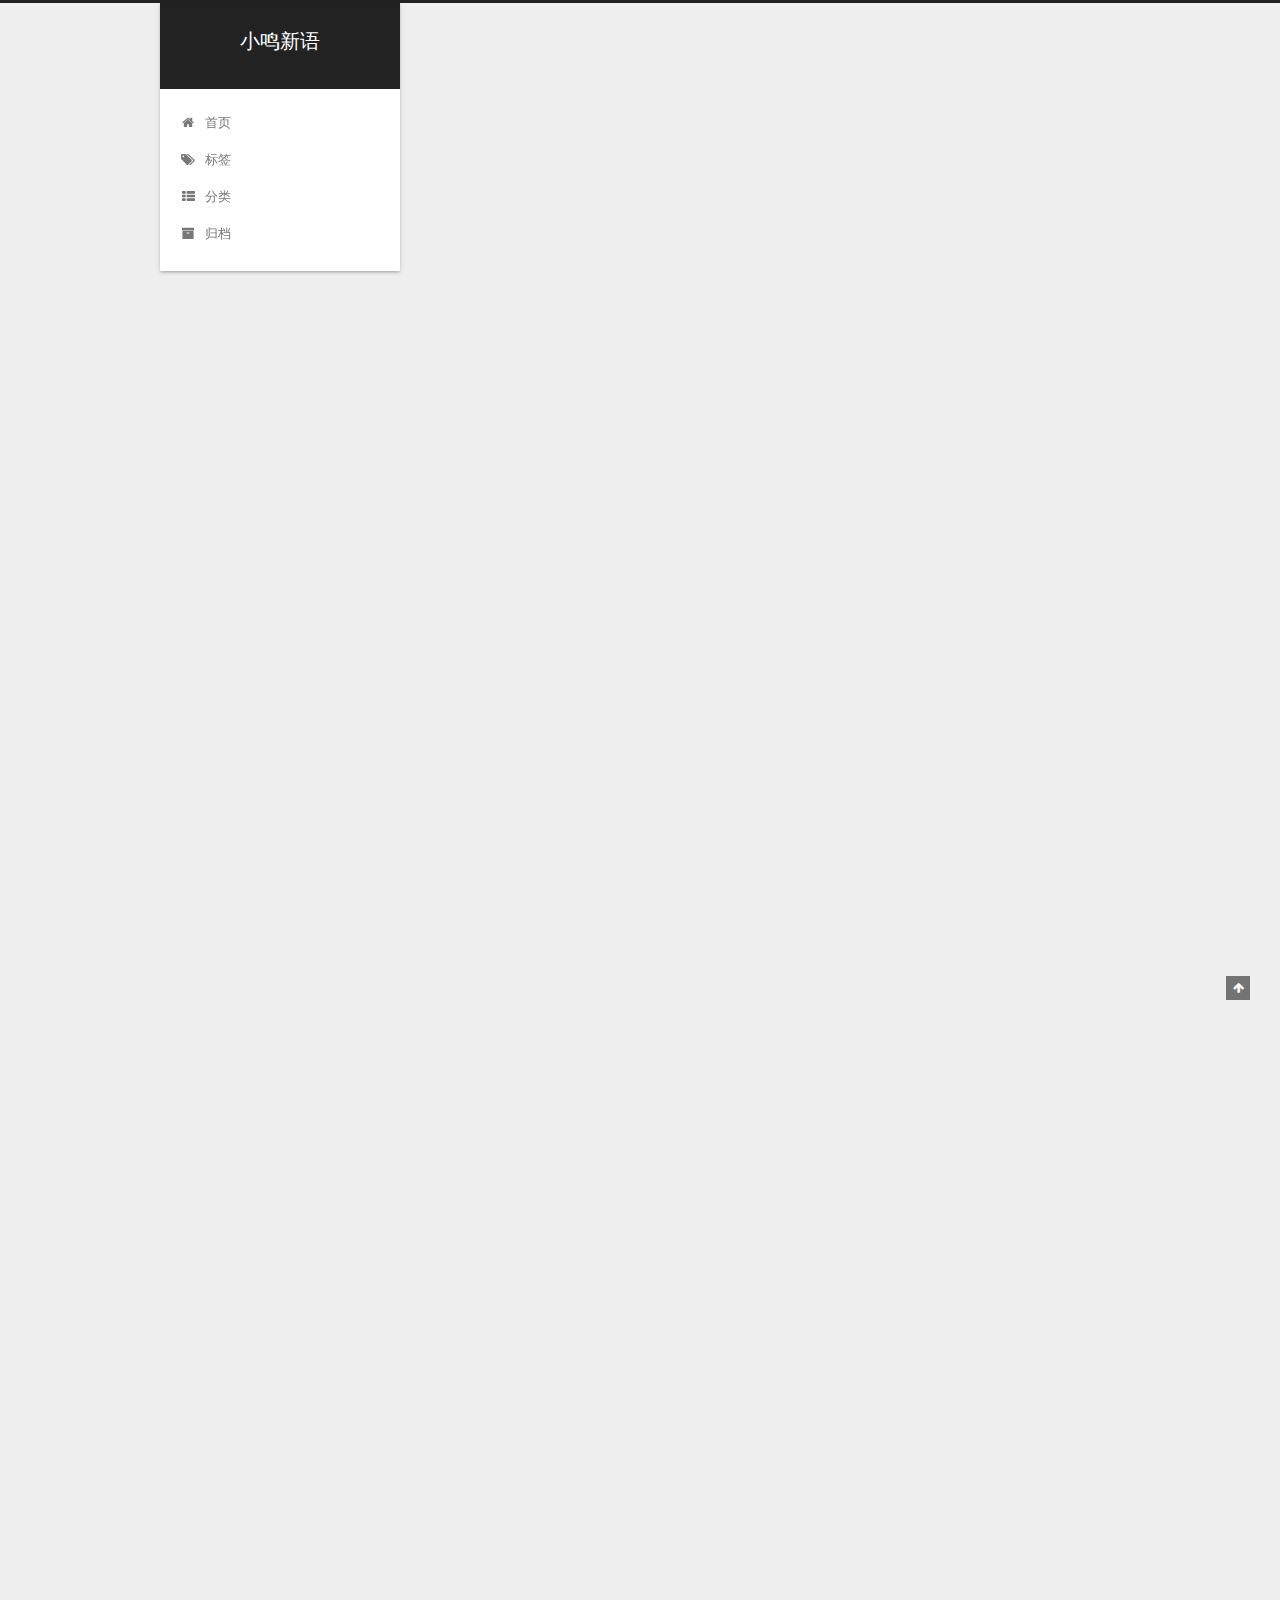
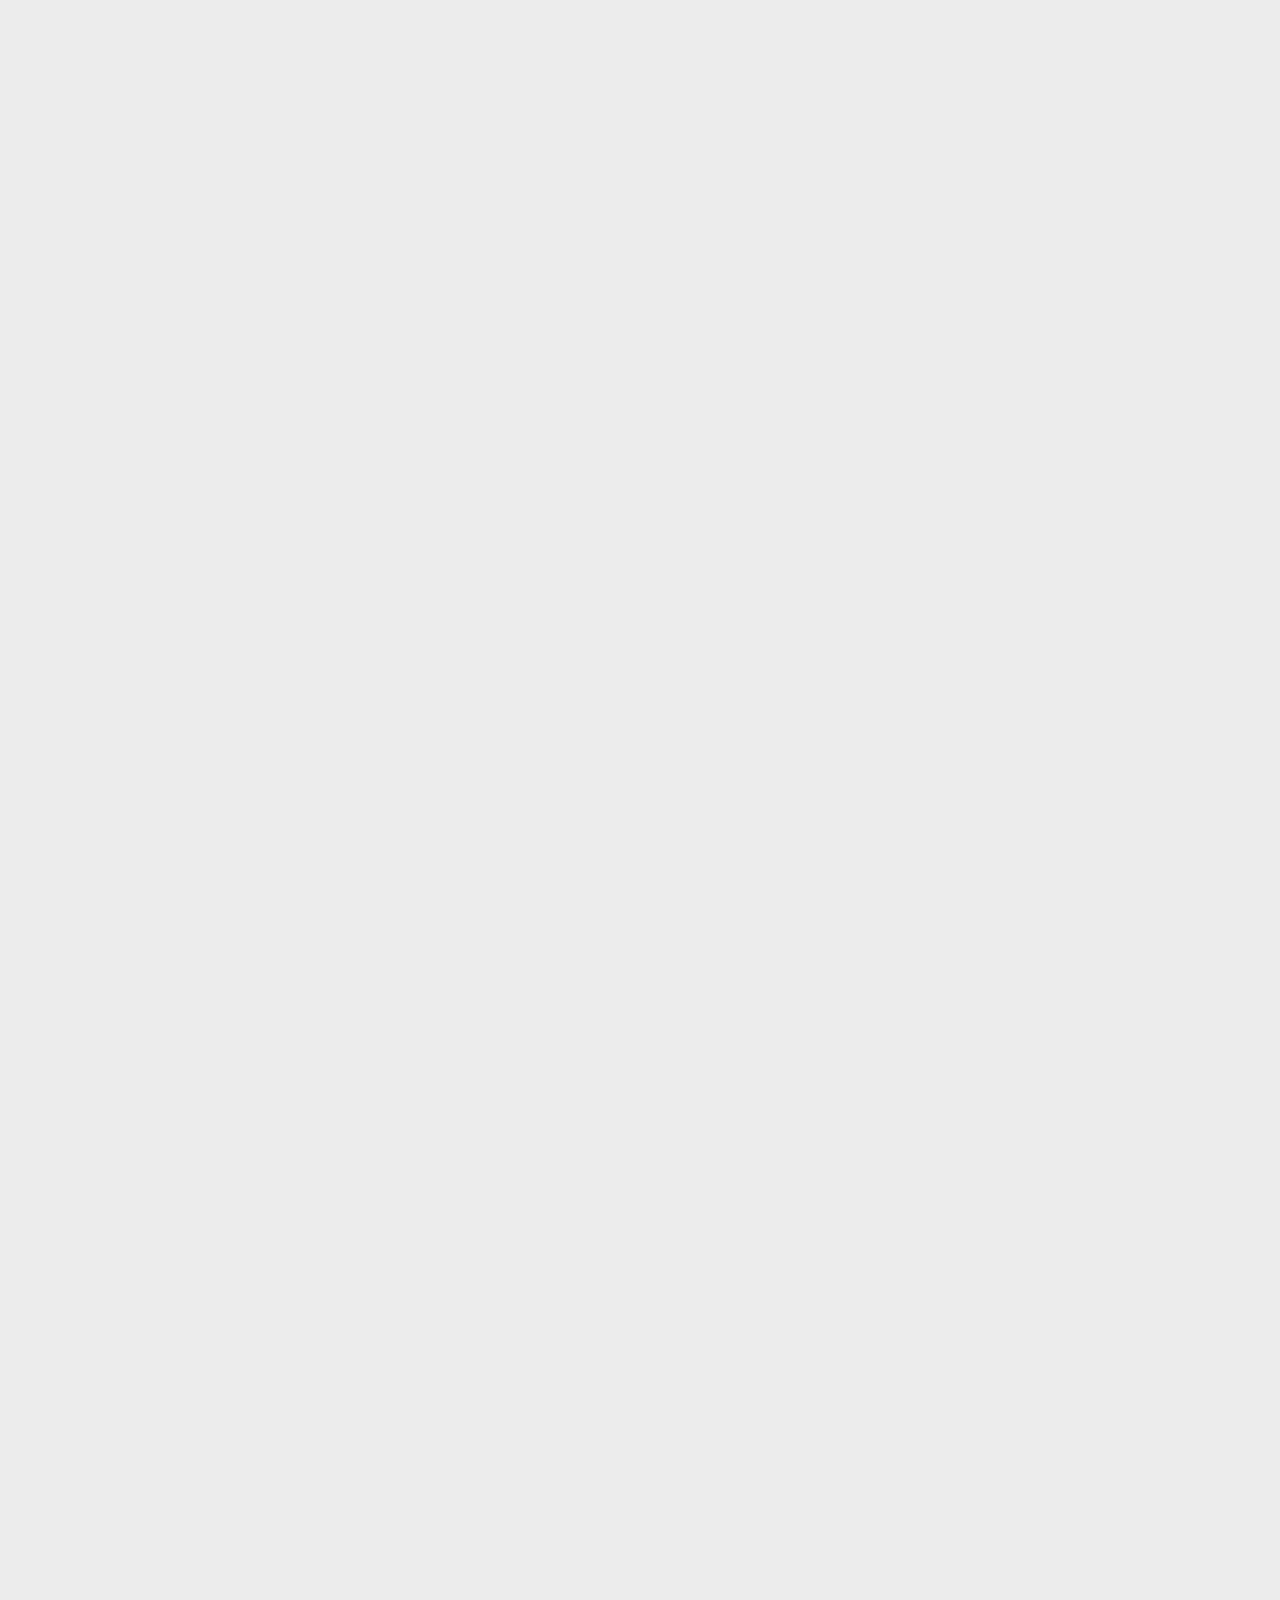
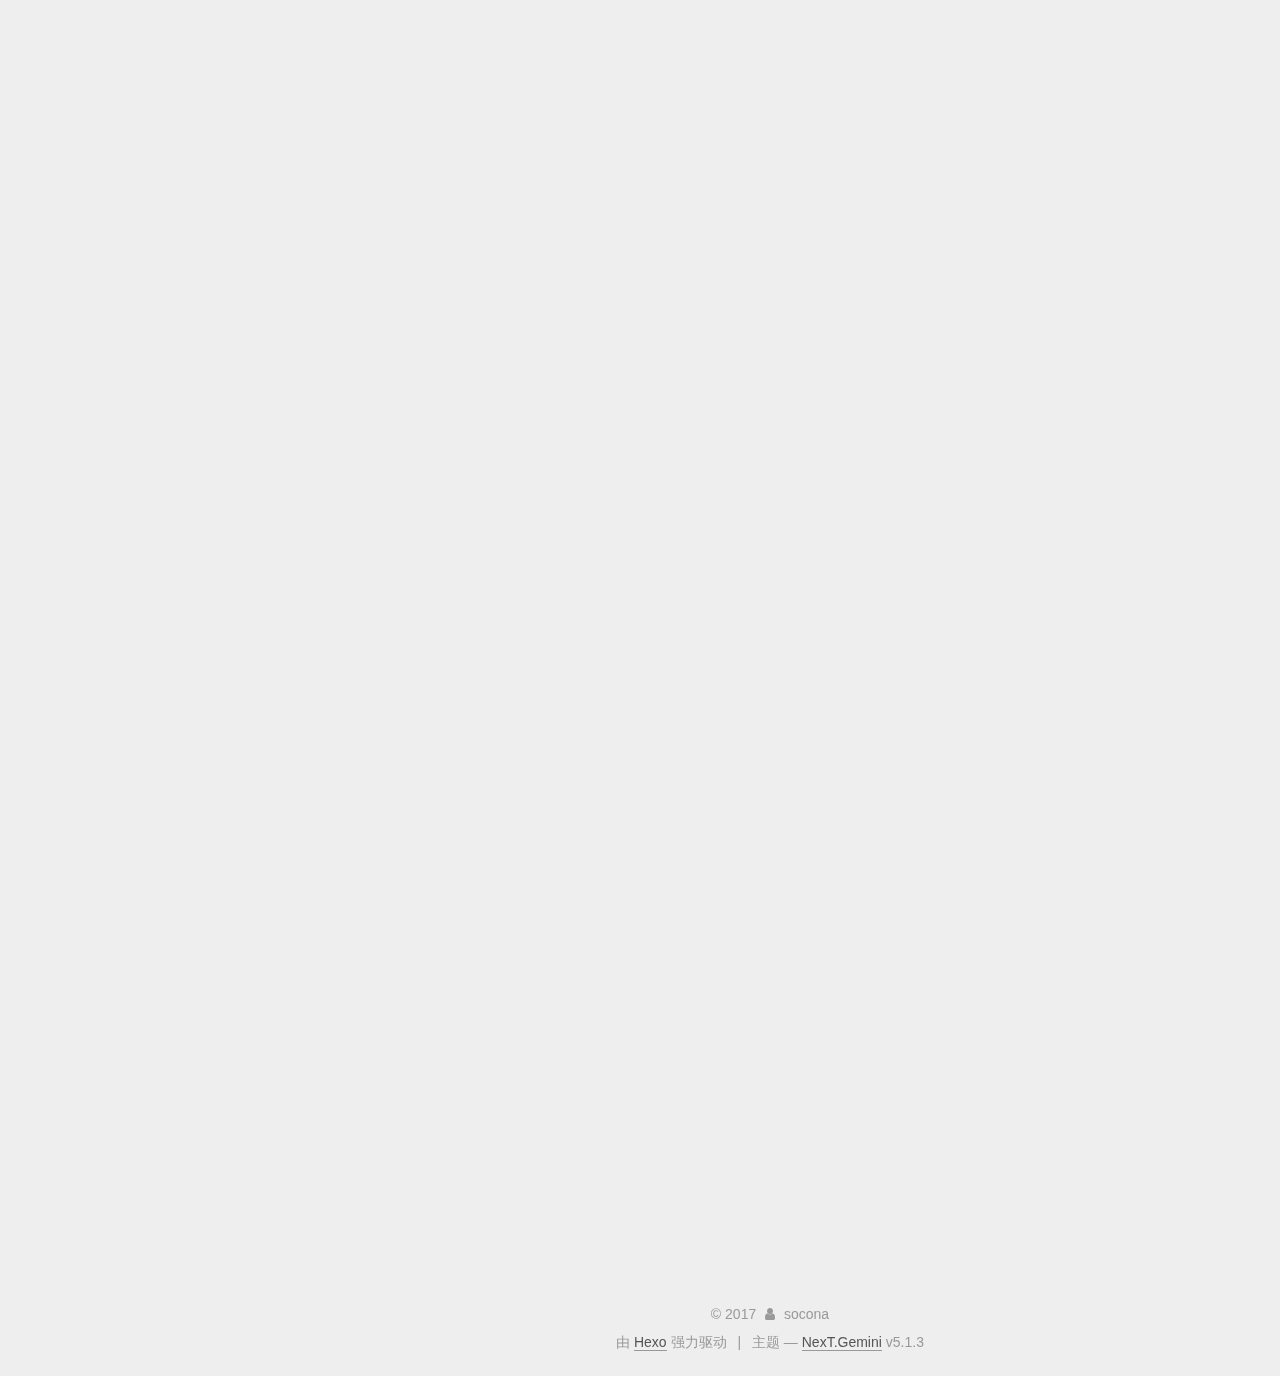
==== commit 6d015a90: "Site updated: 2017-10-17 12:59:36" ====
--- a/index.html
+++ b/index.html
@@ -79,13 +79,16 @@
 
 
 
+<meta name="description" content="苟利国家生死以 另请高明不谦虚">
 <meta property="og:type" content="website">
-<meta property="og:title" content="Socona Blog">
+<meta property="og:title" content="小鸣新语">
 <meta property="og:url" content="http://blog.socona.me/index.html">
-<meta property="og:site_name" content="Socona Blog">
+<meta property="og:site_name" content="小鸣新语">
+<meta property="og:description" content="苟利国家生死以 另请高明不谦虚">
 <meta property="og:locale" content="zh-Hans">
 <meta name="twitter:card" content="summary">
-<meta name="twitter:title" content="Socona Blog">
+<meta name="twitter:title" content="小鸣新语">
+<meta name="twitter:description" content="苟利国家生死以 另请高明不谦虚">
 
 
 
@@ -121,7 +124,7 @@
 
 
 
-  <title>Socona Blog</title>
+  <title>小鸣新语</title>
   
 
 
@@ -152,7 +155,7 @@
     <div class="custom-logo-site-title">
       <a href="/"  class="brand" rel="start">
         <span class="logo-line-before"><i></i></span>
-        <span class="site-title">Socona Blog</span>
+        <span class="site-title">小鸣新语</span>
         <span class="logo-line-after"><i></i></span>
       </a>
     </div>
@@ -190,7 +193,7 @@
         <li class="menu-item menu-item-tags">
           <a href="/tags" rel="section">
             
-              <i class="menu-item-icon fa fa-fw fa-tag"></i> <br />
+              <i class="menu-item-icon fa fa-fw fa-tags"></i> <br />
             
             标签
           </a>
@@ -200,7 +203,7 @@
         <li class="menu-item menu-item-categories">
           <a href="/categories" rel="section">
             
-              <i class="menu-item-icon fa fa-fw fa-category"></i> <br />
+              <i class="menu-item-icon fa fa-fw fa-th-list"></i> <br />
             
             分类
           </a>
@@ -252,13 +255,13 @@
     <link itemprop="mainEntityOfPage" href="http://blog.socona.me/2017/10/17/wpf-mvvm-binding-dragablz/">
 
     <span hidden itemprop="author" itemscope itemtype="http://schema.org/Person">
-      <meta itemprop="name" content="Socona@Socona.me">
+      <meta itemprop="name" content="socona">
       <meta itemprop="description" content="">
       <meta itemprop="image" content="/images/avatar.gif">
     </span>
 
     <span hidden itemprop="publisher" itemscope itemtype="http://schema.org/Organization">
-      <meta itemprop="name" content="Socona Blog">
+      <meta itemprop="name" content="小鸣新语">
     </span>
 
     
@@ -280,7 +283,7 @@
               
                 <span class="post-meta-item-text">发表于</span>
               
-              <time title="创建于" itemprop="dateCreated datePublished" datetime="2017-10-17T12:48:00-04:00">
+              <time title="创建于" itemprop="dateCreated datePublished" datetime="2017-10-17T12:59:28-04:00">
                 2017-10-17
               </time>
             
@@ -385,13 +388,13 @@
     <link itemprop="mainEntityOfPage" href="http://blog.socona.me/2017/10/17/hello-world/">
 
     <span hidden itemprop="author" itemscope itemtype="http://schema.org/Person">
-      <meta itemprop="name" content="Socona@Socona.me">
+      <meta itemprop="name" content="socona">
       <meta itemprop="description" content="">
       <meta itemprop="image" content="/images/avatar.gif">
     </span>
 
     <span hidden itemprop="publisher" itemscope itemtype="http://schema.org/Organization">
-      <meta itemprop="name" content="Socona Blog">
+      <meta itemprop="name" content="小鸣新语">
     </span>
 
     
@@ -413,7 +416,7 @@
               
                 <span class="post-meta-item-text">发表于</span>
               
-              <time title="创建于" itemprop="dateCreated datePublished" datetime="2017-10-17T12:48:00-04:00">
+              <time title="创建于" itemprop="dateCreated datePublished" datetime="2017-10-17T12:59:28-04:00">
                 2017-10-17
               </time>
             
@@ -513,13 +516,13 @@
     <link itemprop="mainEntityOfPage" href="http://blog.socona.me/2017/10/17/deep-clustering/">
 
     <span hidden itemprop="author" itemscope itemtype="http://schema.org/Person">
-      <meta itemprop="name" content="Socona@Socona.me">
+      <meta itemprop="name" content="socona">
       <meta itemprop="description" content="">
       <meta itemprop="image" content="/images/avatar.gif">
     </span>
 
     <span hidden itemprop="publisher" itemscope itemtype="http://schema.org/Organization">
-      <meta itemprop="name" content="Socona Blog">
+      <meta itemprop="name" content="小鸣新语">
     </span>
 
     
@@ -651,8 +654,8 @@
         <div class="site-overview">
           <div class="site-author motion-element" itemprop="author" itemscope itemtype="http://schema.org/Person">
             
-              <p class="site-author-name" itemprop="name">Socona@Socona.me</p>
-              <p class="site-description motion-element" itemprop="description"></p>
+              <p class="site-author-name" itemprop="name">socona</p>
+              <p class="site-description motion-element" itemprop="description">苟利国家生死以 另请高明不谦虚</p>
           </div>
 
           <nav class="site-state motion-element">
@@ -741,7 +744,7 @@
   <span class="with-love">
     <i class="fa fa-user"></i>
   </span>
-  <span class="author" itemprop="copyrightHolder">Socona@Socona.me</span>
+  <span class="author" itemprop="copyrightHolder">socona</span>
 
   
 </div>
--- a/css/main.css
+++ b/css/main.css
@@ -1828,7 +1828,7 @@
   width: 4px;
   height: 4px;
   border-radius: 50%;
-  background: #c45ed5;
+  background: #be6996;
 }
 .links-of-blogroll {
   font-size: 13px;
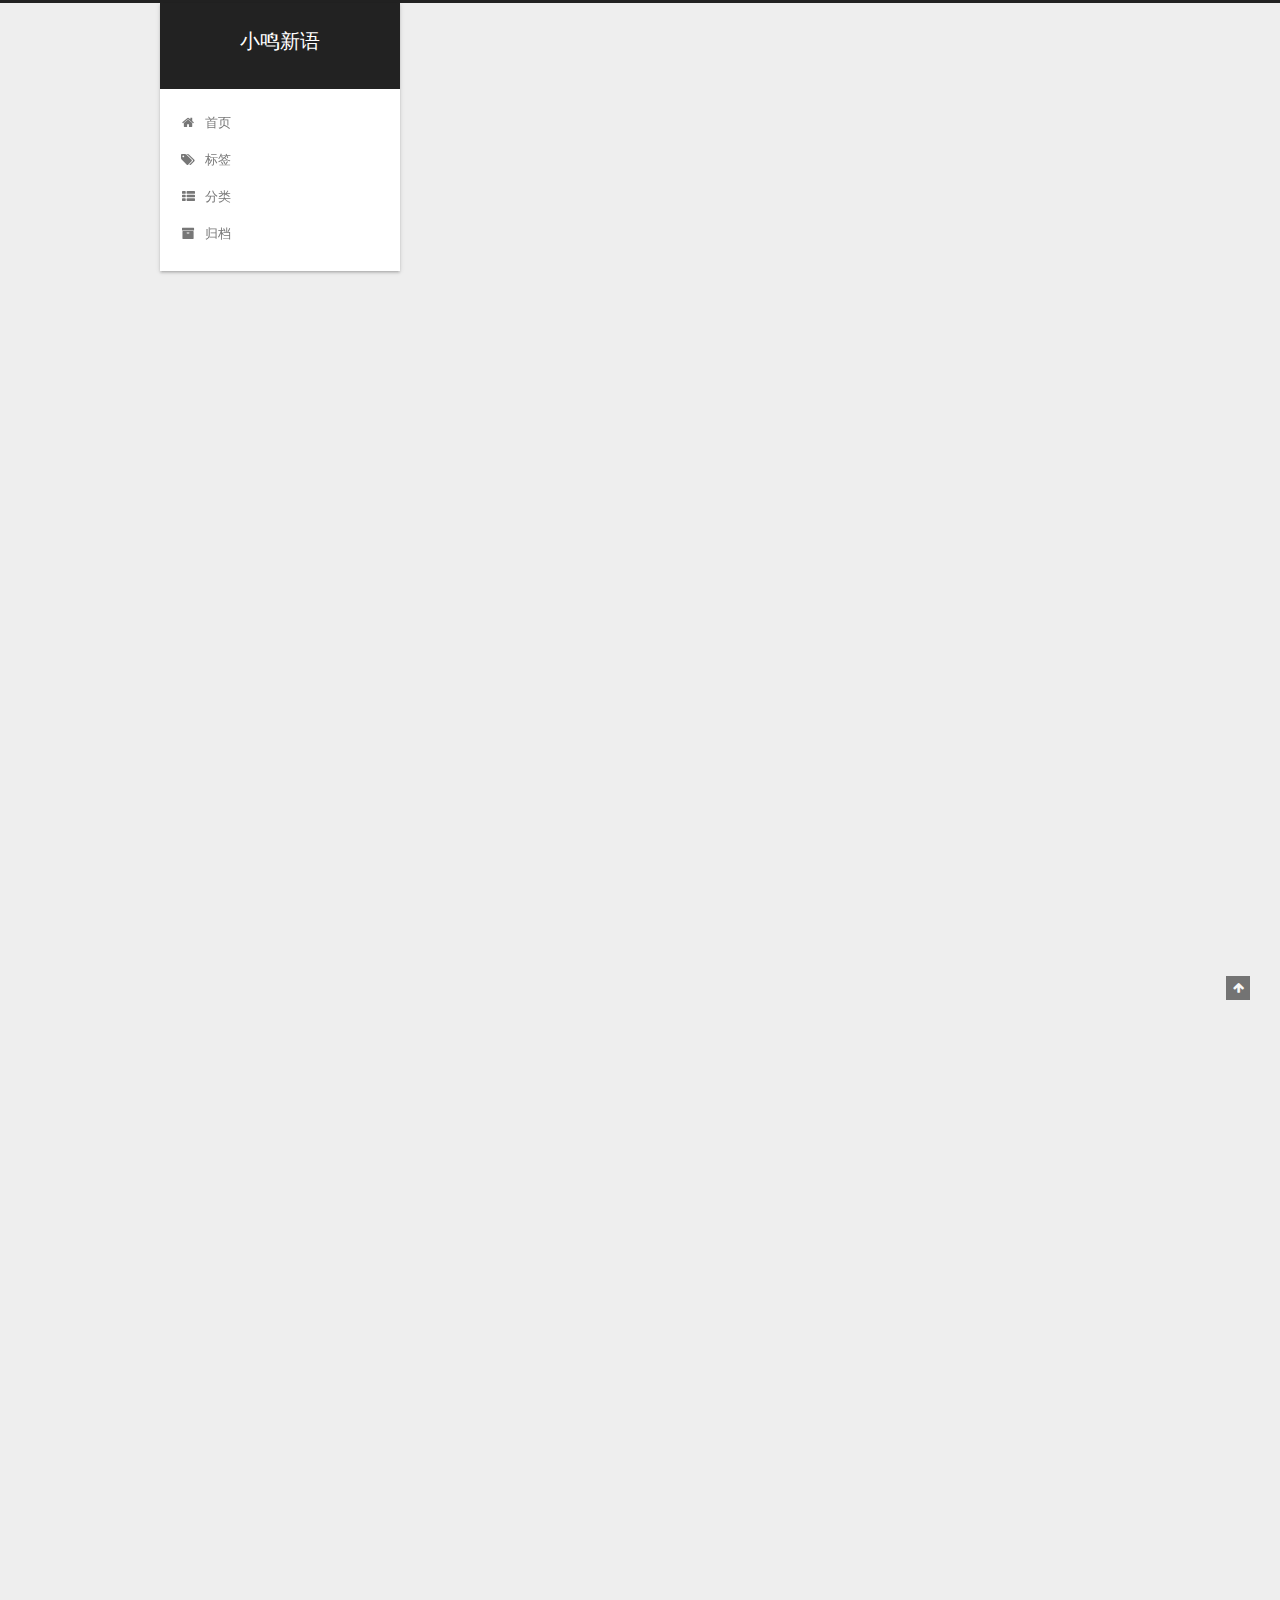
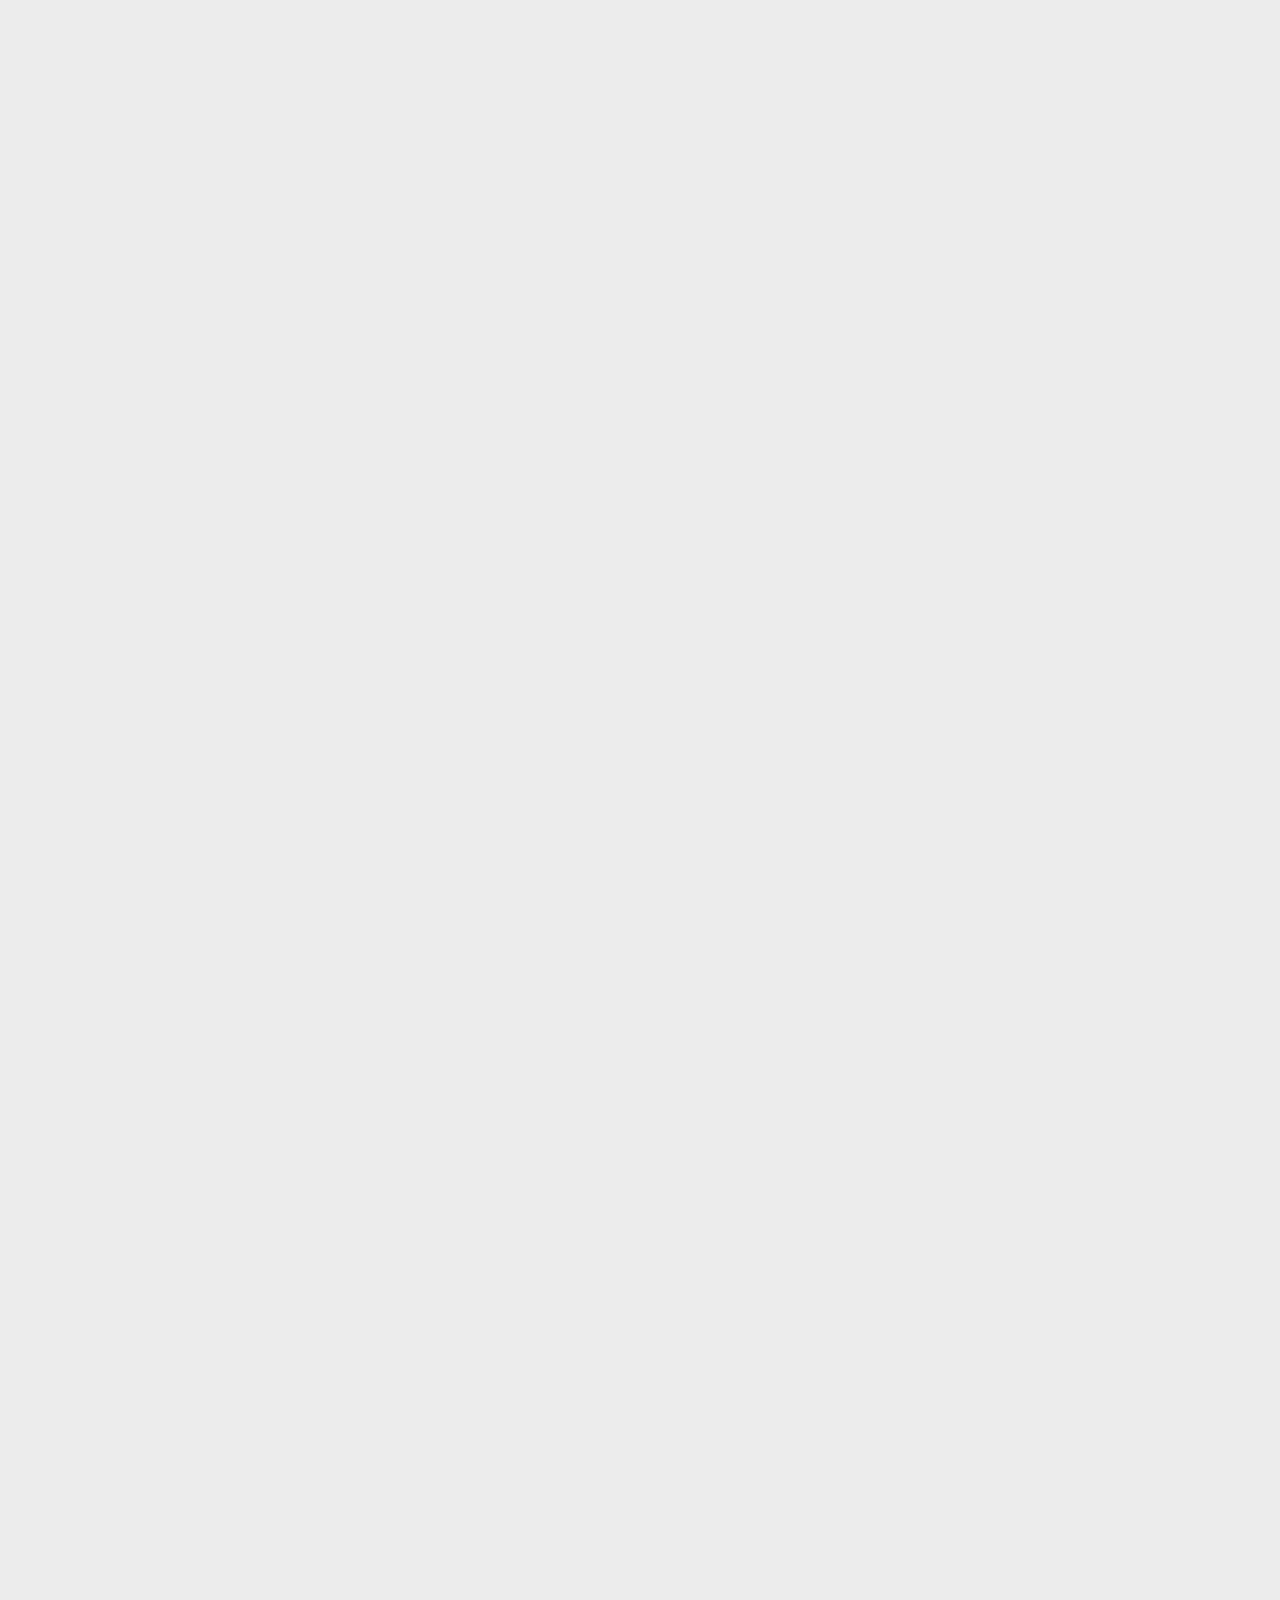
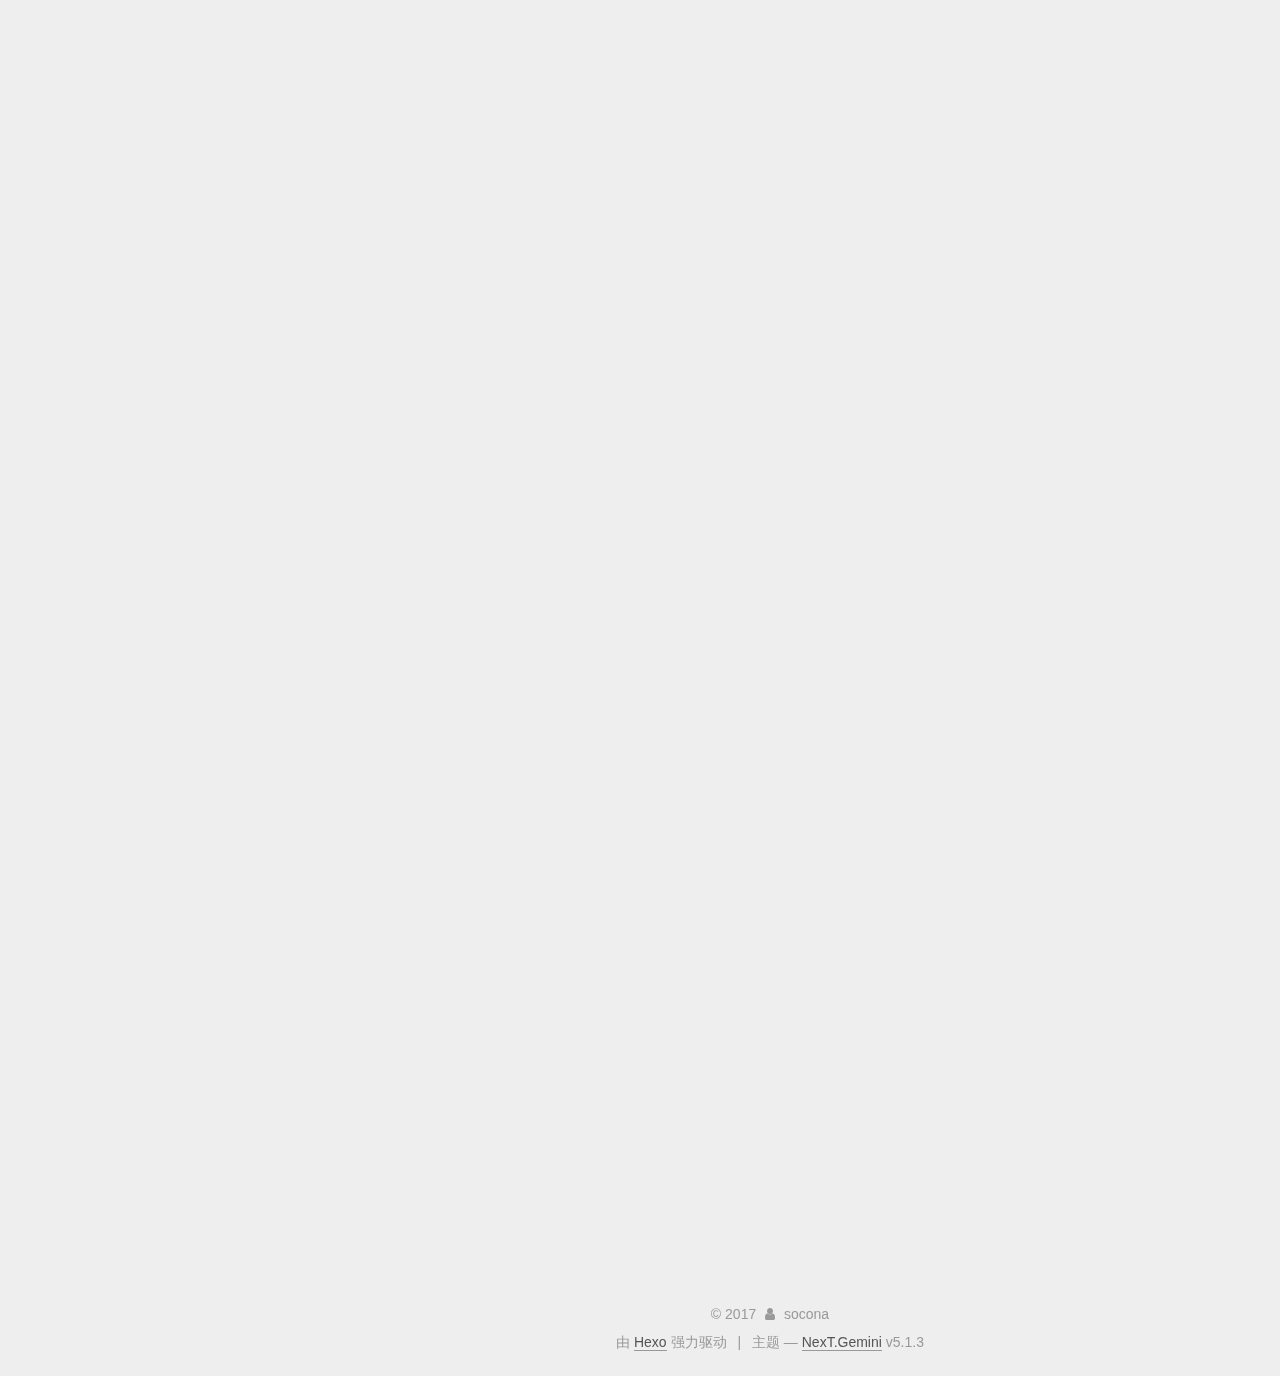
==== commit 037a7368: "Site updated: 2017-10-17 13:10:41" ====
--- a/index.html
+++ b/index.html
@@ -283,7 +283,7 @@
               
                 <span class="post-meta-item-text">发表于</span>
               
-              <time title="创建于" itemprop="dateCreated datePublished" datetime="2017-10-17T12:59:28-04:00">
+              <time title="创建于" itemprop="dateCreated datePublished" datetime="2017-10-17T13:10:33-04:00">
                 2017-10-17
               </time>
             
@@ -327,7 +327,7 @@
 <p>此前，我一般使用AvalonDock做为多文档式应用（MDI）的替代品。Avalondock 功能强大，但是其界面比较传统，与现代设计风格有较大差异。前几天开始使用Dragablz时，发现其应用简单，使用方便，在窗口管理不需要特别复杂的情况下使用Dragablz更加美观。</p>
 <p>Dragablz支持内嵌“窗口”，或者称为标签页，和浮动“窗口”，称为工具窗口。下文中只涉及到标签页。</p>
 <p>首先看一下主窗口的视图模型（MainWindowViewModel.cs)</p>
-<figure class="highlight plain"><table><tr><td class="gutter"><pre><div class="line">1</div><div class="line">2</div><div class="line">3</div><div class="line">4</div><div class="line">5</div><div class="line">6</div><div class="line">7</div><div class="line">8</div><div class="line">9</div><div class="line">10</div><div class="line">11</div><div class="line">12</div><div class="line">13</div><div class="line">14</div><div class="line">15</div><div class="line">16</div><div class="line">17</div><div class="line">18</div><div class="line">19</div><div class="line">20</div><div class="line">21</div><div class="line">22</div><div class="line">23</div><div class="line">24</div><div class="line">25</div><div class="line">26</div><div class="line">27</div><div class="line">28</div><div class="line">29</div><div class="line">30</div><div class="line">31</div><div class="line">32</div><div class="line">33</div><div class="line">34</div><div class="line">35</div><div class="line">36</div><div class="line">37</div><div class="line">38</div><div class="line">39</div><div class="line">40</div><div class="line">41</div><div class="line">42</div><div class="line">43</div><div class="line">44</div><div class="line">45</div><div class="line">46</div><div class="line">47</div><div class="line">48</div><div class="line">49</div><div class="line">50</div><div class="line">51</div><div class="line">52</div><div class="line">53</div><div class="line">54</div><div class="line">55</div><div class="line">56</div><div class="line">57</div><div class="line">58</div><div class="line">59</div><div class="line">60</div><div class="line">61</div><div class="line">62</div><div class="line">63</div><div class="line">64</div><div class="line">65</div><div class="line">66</div><div class="line">67</div></pre></td><td class="code"><pre><div class="line">public class MainWindowViewModel:ViewModelBase</div><div class="line">&#123;</div><div class="line">    static MainWindowViewModel _workspace = new MainWindowViewModel();</div><div class="line">   static MainWindowViewModel _tabHost = new MainWindowViewModel();</div><div class="line"></div><div class="line">    //系统的默认VM</div><div class="line">    public static MainWindowViewModel WorkSpace</div><div class="line">    &#123;        get &#123; return _workspace; &#125;    &#125;</div><div class="line">    //新窗口的VM</div><div class="line">    public static MainWindowViewModel TabHost </div><div class="line">    &#123;        get &#123; return _tabHost; &#125;    &#125;</div><div class="line">    //标签页文档</div><div class="line">    public ObservableCollection&lt;SoconaViewModel&gt; Documents </div><div class="line">    &#123; get; private set; &#125;</div><div class="line">	</div><div class="line"></div><div class="line">    //窗口管理器</div><div class="line">    private readonly IInterTabClient _interTabClient = new SoconaInterTabClient();</div><div class="line">    public IInterTabClient InterTabClient</div><div class="line">    &#123;     get &#123; return _interTabClient; &#125; &#125;</div><div class="line">    </div><div class="line">    //浮动窗口</div><div class="line">    public ObservableCollection&lt;object&gt; Anchorables &#123; get; private set; &#125;</div><div class="line"></div><div class="line">    //活动文档</div><div class="line">    private SoconaViewModel activeTab;</div><div class="line">    public SoconaViewModel ActiveTab</div><div class="line">    &#123;</div><div class="line">        get &#123; return activePane; &#125;</div><div class="line">        set</div><div class="line">        &#123;</div><div class="line">            activePane = value;</div><div class="line">            OnPropertyChanged();</div><div class="line">        &#125;</div><div class="line">    &#125;</div><div class="line">    //关闭窗口事件回调</div><div class="line">    public ItemActionCallback ClosingTabItemHandler</div><div class="line">    &#123;</div><div class="line">        get &#123; return ClosingTabItemHandlerImpl; &#125;</div><div class="line">    &#125;</div><div class="line">    </div><div class="line">    private  void ClosingTabItemHandlerImpl( </div><div class="line">        ItemActionCallbackArgs&lt;TabablzControl&gt; args        )</div><div class="line">    &#123;</div><div class="line">        //in here you can dispose stuff or cancel the close</div><div class="line">        //here&apos;s your view model:</div><div class="line">        var viewModel = args.DragablzItem.DataContext as SoconaViewModel;</div><div class="line">        Debug.Assert(viewModel != null);</div><div class="line">        </div><div class="line">        //here&apos;s how you can cancel stuff:   </div><div class="line">        //args.Cancel(); </div><div class="line">        if (viewModel.IsDirty)</div><div class="line">        &#123;</div><div class="line">            var res = MessageBox.Show(string.Format(&quot;Save changes for file &apos;&#123;0&#125;&apos;?&quot;, viewModel.Title), &quot;Socona App&quot;, MessageBoxButton.YesNoCancel);</div><div class="line">            if (res == MessageBoxResult.Cancel)</div><div class="line">            &#123;            return;         &#125;</div><div class="line">             if (res == MessageBoxResult.Yes)</div><div class="line">             &#123;</div><div class="line">                if (viewModel.UpdateCommand.CanExecute(null))</div><div class="line">                 &#123;</div><div class="line">                     viewModel.UpdateCommand.Execute(null);</div><div class="line">                 &#125;</div><div class="line">             &#125;</div><div class="line">         &#125;</div><div class="line">         CloseTab(viewModel);         </div><div class="line">    &#125;</div><div class="line">&#125;</div></pre></td></tr></table></figure>
+<figure class="highlight csharp"><table><tr><td class="gutter"><pre><div class="line">1</div><div class="line">2</div><div class="line">3</div><div class="line">4</div><div class="line">5</div><div class="line">6</div><div class="line">7</div><div class="line">8</div><div class="line">9</div><div class="line">10</div><div class="line">11</div><div class="line">12</div><div class="line">13</div><div class="line">14</div><div class="line">15</div><div class="line">16</div><div class="line">17</div><div class="line">18</div><div class="line">19</div><div class="line">20</div><div class="line">21</div><div class="line">22</div><div class="line">23</div><div class="line">24</div><div class="line">25</div><div class="line">26</div><div class="line">27</div><div class="line">28</div><div class="line">29</div><div class="line">30</div><div class="line">31</div><div class="line">32</div><div class="line">33</div><div class="line">34</div><div class="line">35</div><div class="line">36</div><div class="line">37</div><div class="line">38</div><div class="line">39</div><div class="line">40</div><div class="line">41</div><div class="line">42</div><div class="line">43</div><div class="line">44</div><div class="line">45</div><div class="line">46</div><div class="line">47</div><div class="line">48</div><div class="line">49</div><div class="line">50</div><div class="line">51</div><div class="line">52</div><div class="line">53</div><div class="line">54</div><div class="line">55</div><div class="line">56</div><div class="line">57</div><div class="line">58</div><div class="line">59</div><div class="line">60</div><div class="line">61</div><div class="line">62</div><div class="line">63</div><div class="line">64</div><div class="line">65</div><div class="line">66</div><div class="line">67</div></pre></td><td class="code"><pre><div class="line"><span class="keyword">public</span> <span class="keyword">class</span> <span class="title">MainWindowViewModel</span>:<span class="title">ViewModelBase</span></div><div class="line">&#123;</div><div class="line">    <span class="keyword">static</span> MainWindowViewModel _workspace = <span class="keyword">new</span> MainWindowViewModel();</div><div class="line">   <span class="keyword">static</span> MainWindowViewModel _tabHost = <span class="keyword">new</span> MainWindowViewModel();</div><div class="line"></div><div class="line">    <span class="comment">//系统的默认VM</span></div><div class="line">    <span class="keyword">public</span> <span class="keyword">static</span> MainWindowViewModel WorkSpace</div><div class="line">    &#123;        <span class="keyword">get</span> &#123; <span class="keyword">return</span> _workspace; &#125;    &#125;</div><div class="line">    <span class="comment">//新窗口的VM</span></div><div class="line">    <span class="keyword">public</span> <span class="keyword">static</span> MainWindowViewModel TabHost </div><div class="line">    &#123;        <span class="keyword">get</span> &#123; <span class="keyword">return</span> _tabHost; &#125;    &#125;</div><div class="line">    <span class="comment">//标签页文档</span></div><div class="line">    <span class="keyword">public</span> ObservableCollection&lt;SoconaViewModel&gt; Documents </div><div class="line">    &#123; <span class="keyword">get</span>; <span class="keyword">private</span> <span class="keyword">set</span>; &#125;</div><div class="line">	</div><div class="line"></div><div class="line">    <span class="comment">//窗口管理器</span></div><div class="line">    <span class="keyword">private</span> <span class="keyword">readonly</span> IInterTabClient _interTabClient = <span class="keyword">new</span> SoconaInterTabClient();</div><div class="line">    <span class="keyword">public</span> IInterTabClient InterTabClient</div><div class="line">    &#123;     <span class="keyword">get</span> &#123; <span class="keyword">return</span> _interTabClient; &#125; &#125;</div><div class="line">    </div><div class="line">    <span class="comment">//浮动窗口</span></div><div class="line">    <span class="keyword">public</span> ObservableCollection&lt;<span class="keyword">object</span>&gt; Anchorables &#123; <span class="keyword">get</span>; <span class="keyword">private</span> <span class="keyword">set</span>; &#125;</div><div class="line"></div><div class="line">    <span class="comment">//活动文档</span></div><div class="line">    <span class="keyword">private</span> SoconaViewModel activeTab;</div><div class="line">    <span class="keyword">public</span> SoconaViewModel ActiveTab</div><div class="line">    &#123;</div><div class="line">        <span class="keyword">get</span> &#123; <span class="keyword">return</span> activePane; &#125;</div><div class="line">        <span class="keyword">set</span></div><div class="line">        &#123;</div><div class="line">            activePane = <span class="keyword">value</span>;</div><div class="line">            OnPropertyChanged();</div><div class="line">        &#125;</div><div class="line">    &#125;</div><div class="line">    <span class="comment">//关闭窗口事件回调</span></div><div class="line">    <span class="keyword">public</span> ItemActionCallback ClosingTabItemHandler</div><div class="line">    &#123;</div><div class="line">        <span class="keyword">get</span> &#123; <span class="keyword">return</span> ClosingTabItemHandlerImpl; &#125;</div><div class="line">    &#125;</div><div class="line">    </div><div class="line">    <span class="function"><span class="keyword">private</span>  <span class="keyword">void</span> <span class="title">ClosingTabItemHandlerImpl</span>(<span class="params"> </span></span></div><div class="line"><span class="function"><span class="params">        ItemActionCallbackArgs&lt;TabablzControl&gt; args        </span>)</span></div><div class="line"><span class="function">    </span>&#123;</div><div class="line">        <span class="comment">//in here you can dispose stuff or cancel the close</span></div><div class="line">        <span class="comment">//here's your view model:</span></div><div class="line">        <span class="keyword">var</span> viewModel = args.DragablzItem.DataContext <span class="keyword">as</span> SoconaViewModel;</div><div class="line">        Debug.Assert(viewModel != <span class="literal">null</span>);</div><div class="line">        </div><div class="line">        <span class="comment">//here's how you can cancel stuff:   </span></div><div class="line">        <span class="comment">//args.Cancel(); </span></div><div class="line">        <span class="keyword">if</span> (viewModel.IsDirty)</div><div class="line">        &#123;</div><div class="line">            <span class="keyword">var</span> res = MessageBox.Show(<span class="keyword">string</span>.Format(<span class="string">"Save changes for file '&#123;0&#125;'?"</span>, viewModel.Title), <span class="string">"Socona App"</span>, MessageBoxButton.YesNoCancel);</div><div class="line">            <span class="keyword">if</span> (res == MessageBoxResult.Cancel)</div><div class="line">            &#123;            <span class="keyword">return</span>;         &#125;</div><div class="line">             <span class="keyword">if</span> (res == MessageBoxResult.Yes)</div><div class="line">             &#123;</div><div class="line">                <span class="keyword">if</span> (viewModel.UpdateCommand.CanExecute(<span class="literal">null</span>))</div><div class="line">                 &#123;</div><div class="line">                     viewModel.UpdateCommand.Execute(<span class="literal">null</span>);</div><div class="line">                 &#125;</div><div class="line">             &#125;</div><div class="line">         &#125;</div><div class="line">         CloseTab(viewModel);         </div><div class="line">    &#125;</div><div class="line">&#125;</div></pre></td></tr></table></figure>
 <p>MainWindow的绑定代码如下（MainWindow.xaml)</p>
 <figure class="highlight xml"><table><tr><td class="gutter"><pre><div class="line">1</div><div class="line">2</div><div class="line">3</div><div class="line">4</div><div class="line">5</div><div class="line">6</div><div class="line">7</div></pre></td><td class="code"><pre><div class="line"><span class="comment">&lt;!-- a root, named tab control is needed, so when a tab is torn and a new window is created, the new target tab control can be identified --&gt;</span>   </div><div class="line"><span class="tag">&lt;<span class="name">dragablz:TabablzControl</span> <span class="attr">x:Name</span>=<span class="string">"InitialTabablzControl"</span>     <span class="attr">SelectedItem</span>=<span class="string">"&#123;Binding ActivePane&#125;"</span></span></div><div class="line"><span class="tag"><span class="attr">AddLocationHint</span>=<span class="string">"After"</span> <span class="attr">Style</span>=<span class="string">"&#123;StaticResource TabablzControlStyle&#125;"</span>  &gt;</span>       </div><div class="line">        <span class="tag">&lt;<span class="name">dragablz:TabablzControl.InterTabController</span>&gt;</span></div><div class="line">            <span class="tag">&lt;<span class="name">dragablz:InterTabController</span> <span class="attr">InterTabClient</span>=<span class="string">"&#123;Binding InterTabClient&#125;"</span> <span class="attr">Partition</span>=<span class="string">"2AE89D18-F236-4D20-9605-6C03319038E6"</span> /&gt;</span></div><div class="line">        <span class="tag">&lt;/<span class="name">dragablz:TabablzControl.InterTabController</span>&gt;</span></div><div class="line">    <span class="tag">&lt;/<span class="name">dragablz:TabablzControl</span>&gt;</span></div></pre></td></tr></table></figure>
 <p>在Window.Resources中加入对应的样式TabablzControlStyle，注意，这在里指定的视图的数据源ItemSource，和关闭窗口回调。最后指定的窗口控制器是不需要改写的，使用库中的类即可。</p>
@@ -335,7 +335,7 @@
 <p>同样在Window.Resources中加入VM中Document的数据模板，这样在向VM.Documents中增加页面视图模型时，就使用匹配的数据模块显示指定的视图。</p>
 <figure class="highlight xml"><table><tr><td class="gutter"><pre><div class="line">1</div><div class="line">2</div><div class="line">3</div></pre></td><td class="code"><pre><div class="line"><span class="tag">&lt;<span class="name">DataTemplate</span> <span class="attr">DataType</span>=<span class="string">"&#123;x:Type vm:SoconaViewModel&#125;"</span>&gt;</span>        </div><div class="line">	<span class="tag">&lt;<span class="name">v:SoconaView</span>&gt;</span><span class="tag">&lt;/<span class="name">v:SoconaView</span>&gt;</span></div><div class="line"> <span class="tag">&lt;/<span class="name">DataTemplate</span>&gt;</span></div></pre></td></tr></table></figure>
 <p>最后需要实现的是窗口管理器类，这个管理器类用于将一个页面拖动离开当前主窗口，要产生一个新的主窗口，这个类用来管理产生新的主窗口的逻辑。</p>
-<figure class="highlight plain"><table><tr><td class="gutter"><pre><div class="line">1</div><div class="line">2</div><div class="line">3</div><div class="line">4</div><div class="line">5</div><div class="line">6</div><div class="line">7</div><div class="line">8</div><div class="line">9</div><div class="line">10</div><div class="line">11</div><div class="line">12</div><div class="line">13</div><div class="line">14</div><div class="line">15</div><div class="line">16</div><div class="line">17</div><div class="line">18</div><div class="line">19</div><div class="line">20</div><div class="line">21</div><div class="line">22</div><div class="line">23</div><div class="line">24</div><div class="line">25</div></pre></td><td class="code"><pre><div class="line"> internal class SoconaInterTabClient : IInterTabClient</div><div class="line">&#123;</div><div class="line">    //控制产生新窗口时的逻辑。</div><div class="line">    public INewTabHost&lt;Window&gt; GetNewHost(IInterTabClient interTabClient, object partition, TabablzControl source)</div><div class="line">    &#123;</div><div class="line">        var view = new MainWindow();</div><div class="line">        var model = MainWindowViewModel.TabHost;</div><div class="line">        view.DataContext = model;</div><div class="line">        return new NewTabHost&lt;Window&gt;(view, view.InitialTabablzControl);</div><div class="line">    &#125;</div><div class="line">    //控制关闭窗口时的逻辑</div><div class="line">    public TabEmptiedResponse TabEmptiedHandler(TabablzControl tabControl, Window window)</div><div class="line">    &#123;</div><div class="line">        //当非主窗口中关闭最后一个标签的同时关闭这个窗口</div><div class="line">        //主窗口可以存在0个标签页</div><div class="line">        if (window.DataContext == MainWindowViewModel.WorkSpace)</div><div class="line">        &#123;</div><div class="line">            return TabEmptiedResponse.DoNothing;</div><div class="line">        &#125;</div><div class="line">        else</div><div class="line">        &#123;</div><div class="line">            return TabEmptiedResponse.CloseWindowOrLayoutBranch;</div><div class="line">        &#125;</div><div class="line">    &#125;</div><div class="line">&#125;</div></pre></td></tr></table></figure>
+<figure class="highlight csharp"><table><tr><td class="gutter"><pre><div class="line">1</div><div class="line">2</div><div class="line">3</div><div class="line">4</div><div class="line">5</div><div class="line">6</div><div class="line">7</div><div class="line">8</div><div class="line">9</div><div class="line">10</div><div class="line">11</div><div class="line">12</div><div class="line">13</div><div class="line">14</div><div class="line">15</div><div class="line">16</div><div class="line">17</div><div class="line">18</div><div class="line">19</div><div class="line">20</div><div class="line">21</div><div class="line">22</div><div class="line">23</div><div class="line">24</div><div class="line">25</div></pre></td><td class="code"><pre><div class="line"> <span class="keyword">internal</span> <span class="keyword">class</span> <span class="title">SoconaInterTabClient</span> : <span class="title">IInterTabClient</span></div><div class="line">&#123;</div><div class="line">    <span class="comment">//控制产生新窗口时的逻辑。</span></div><div class="line">    <span class="function"><span class="keyword">public</span> INewTabHost&lt;Window&gt; <span class="title">GetNewHost</span>(<span class="params">IInterTabClient interTabClient, <span class="keyword">object</span> partition, TabablzControl source</span>)</span></div><div class="line"><span class="function">    </span>&#123;</div><div class="line">        <span class="keyword">var</span> view = <span class="keyword">new</span> MainWindow();</div><div class="line">        <span class="keyword">var</span> model = MainWindowViewModel.TabHost;</div><div class="line">        view.DataContext = model;</div><div class="line">        <span class="keyword">return</span> <span class="keyword">new</span> NewTabHost&lt;Window&gt;(view, view.InitialTabablzControl);</div><div class="line">    &#125;</div><div class="line">    <span class="comment">//控制关闭窗口时的逻辑</span></div><div class="line">    <span class="function"><span class="keyword">public</span> TabEmptiedResponse <span class="title">TabEmptiedHandler</span>(<span class="params">TabablzControl tabControl, Window window</span>)</span></div><div class="line"><span class="function">    </span>&#123;</div><div class="line">        <span class="comment">//当非主窗口中关闭最后一个标签的同时关闭这个窗口</span></div><div class="line">        <span class="comment">//主窗口可以存在0个标签页</span></div><div class="line">        <span class="keyword">if</span> (window.DataContext == MainWindowViewModel.WorkSpace)</div><div class="line">        &#123;</div><div class="line">            <span class="keyword">return</span> TabEmptiedResponse.DoNothing;</div><div class="line">        &#125;</div><div class="line">        <span class="keyword">else</span></div><div class="line">        &#123;</div><div class="line">            <span class="keyword">return</span> TabEmptiedResponse.CloseWindowOrLayoutBranch;</div><div class="line">        &#125;</div><div class="line">    &#125;</div><div class="line">&#125;</div></pre></td></tr></table></figure>
 <p>这个框架非常好用，和MVVM模型的集成也非常好。感兴趣的可以自己去试用一下。</p>
 
           
@@ -416,7 +416,7 @@
               
                 <span class="post-meta-item-text">发表于</span>
               
-              <time title="创建于" itemprop="dateCreated datePublished" datetime="2017-10-17T12:59:28-04:00">
+              <time title="创建于" itemprop="dateCreated datePublished" datetime="2017-10-17T13:10:33-04:00">
                 2017-10-17
               </time>
             
--- a/css/main.css
+++ b/css/main.css
@@ -1828,7 +1828,7 @@
   width: 4px;
   height: 4px;
   border-radius: 50%;
-  background: #be6996;
+  background: #a64ac4;
 }
 .links-of-blogroll {
   font-size: 13px;
